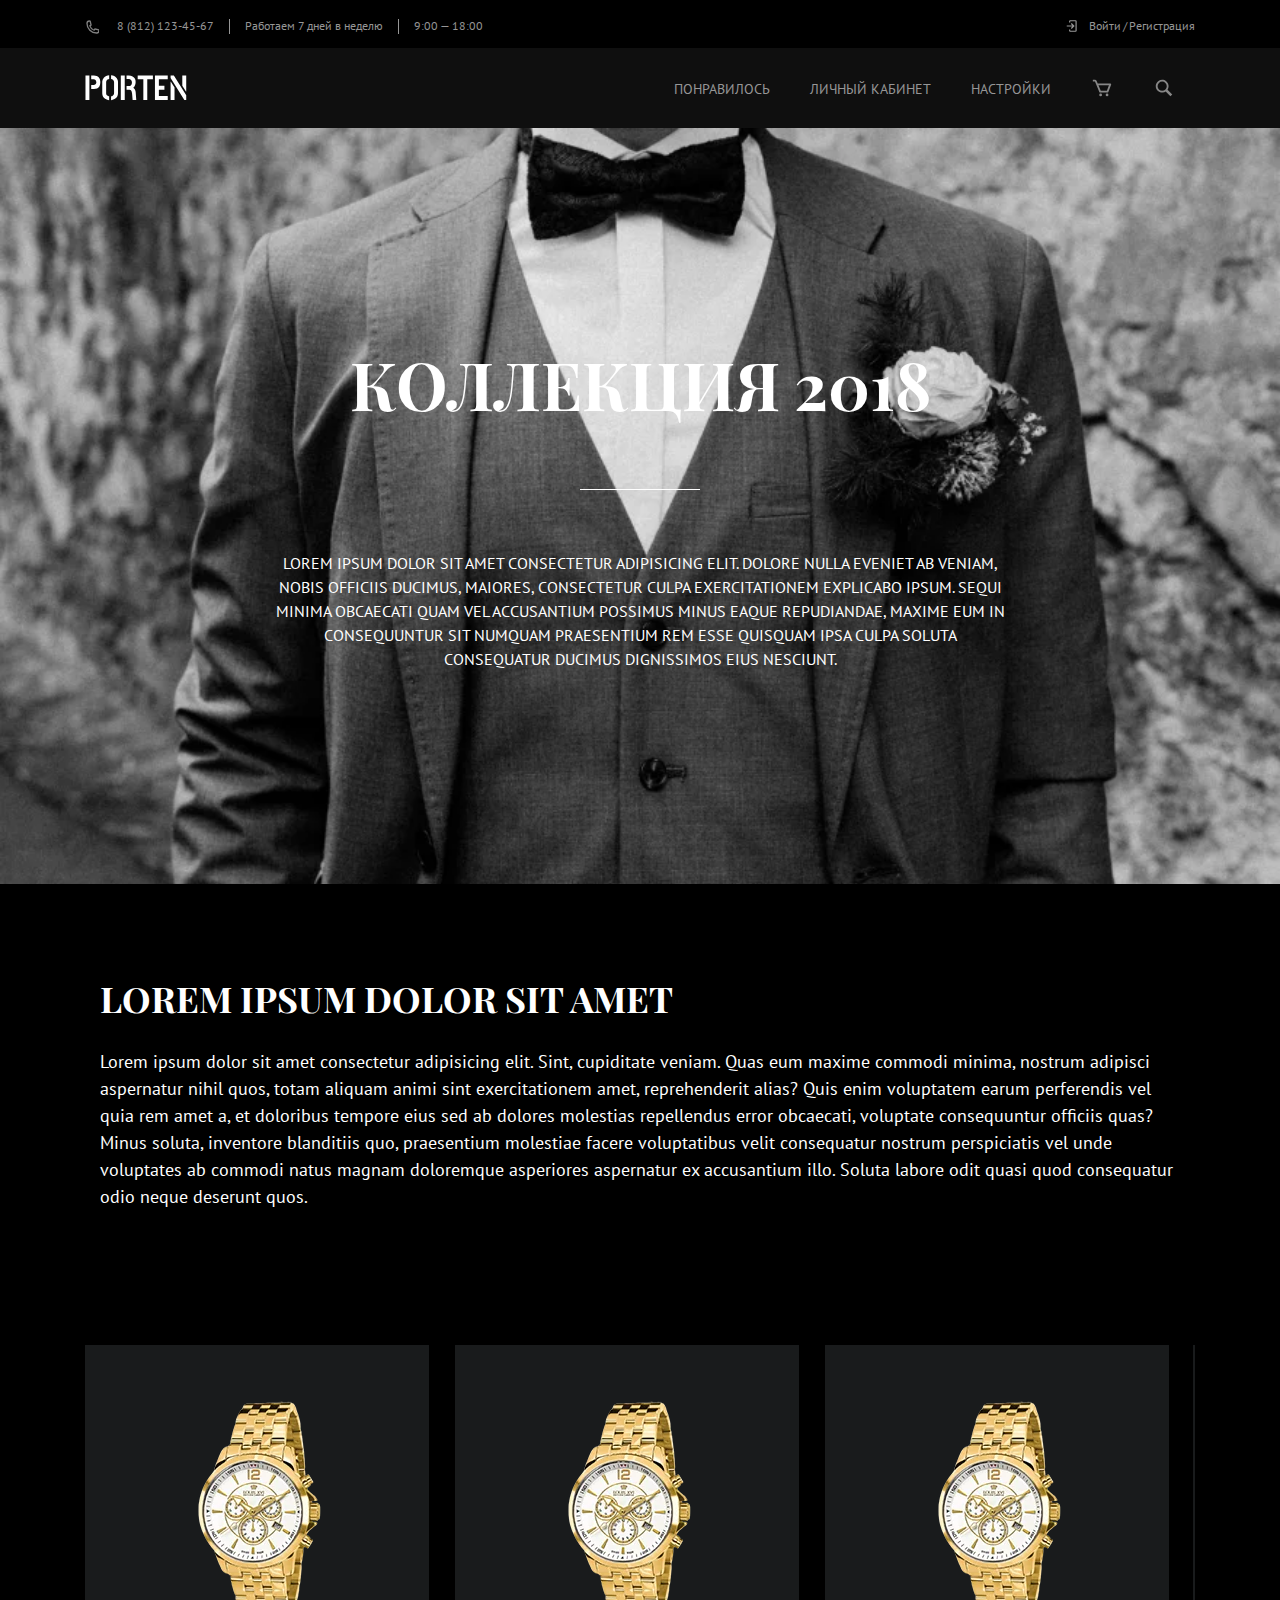
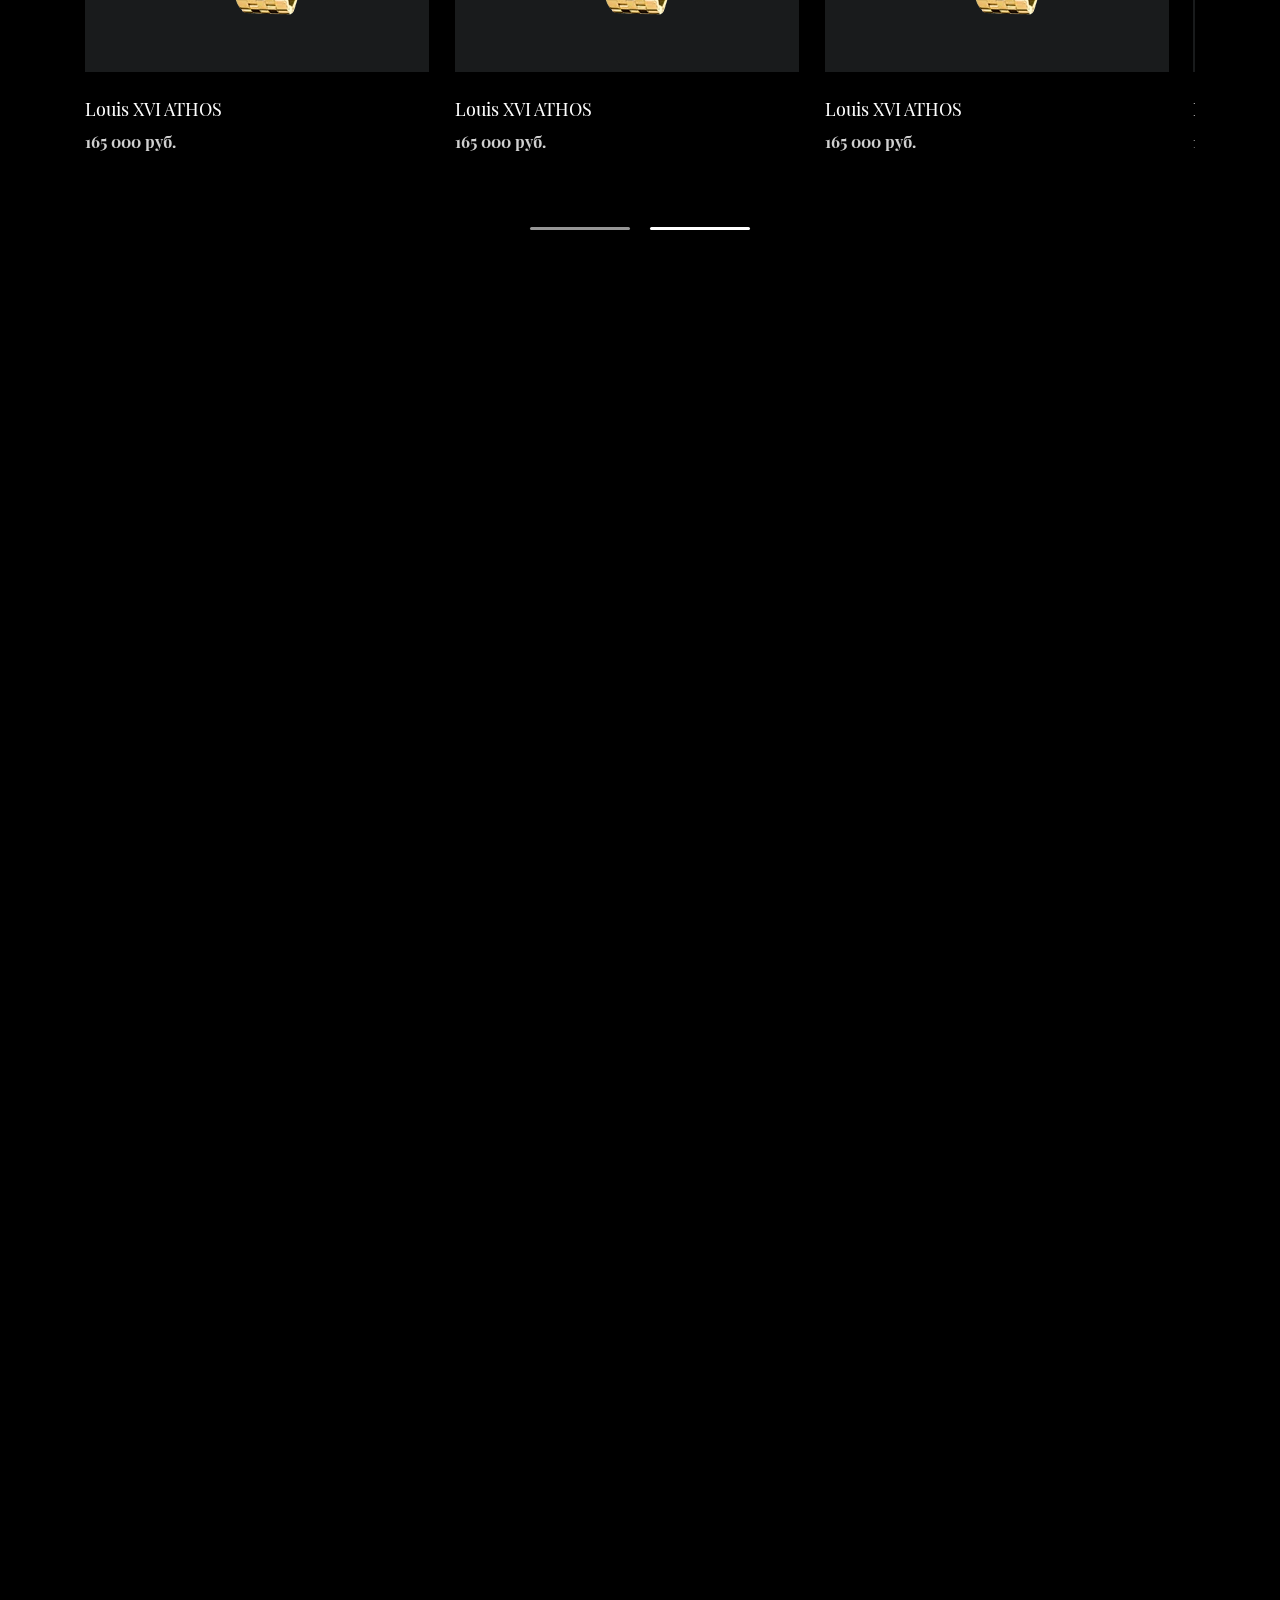
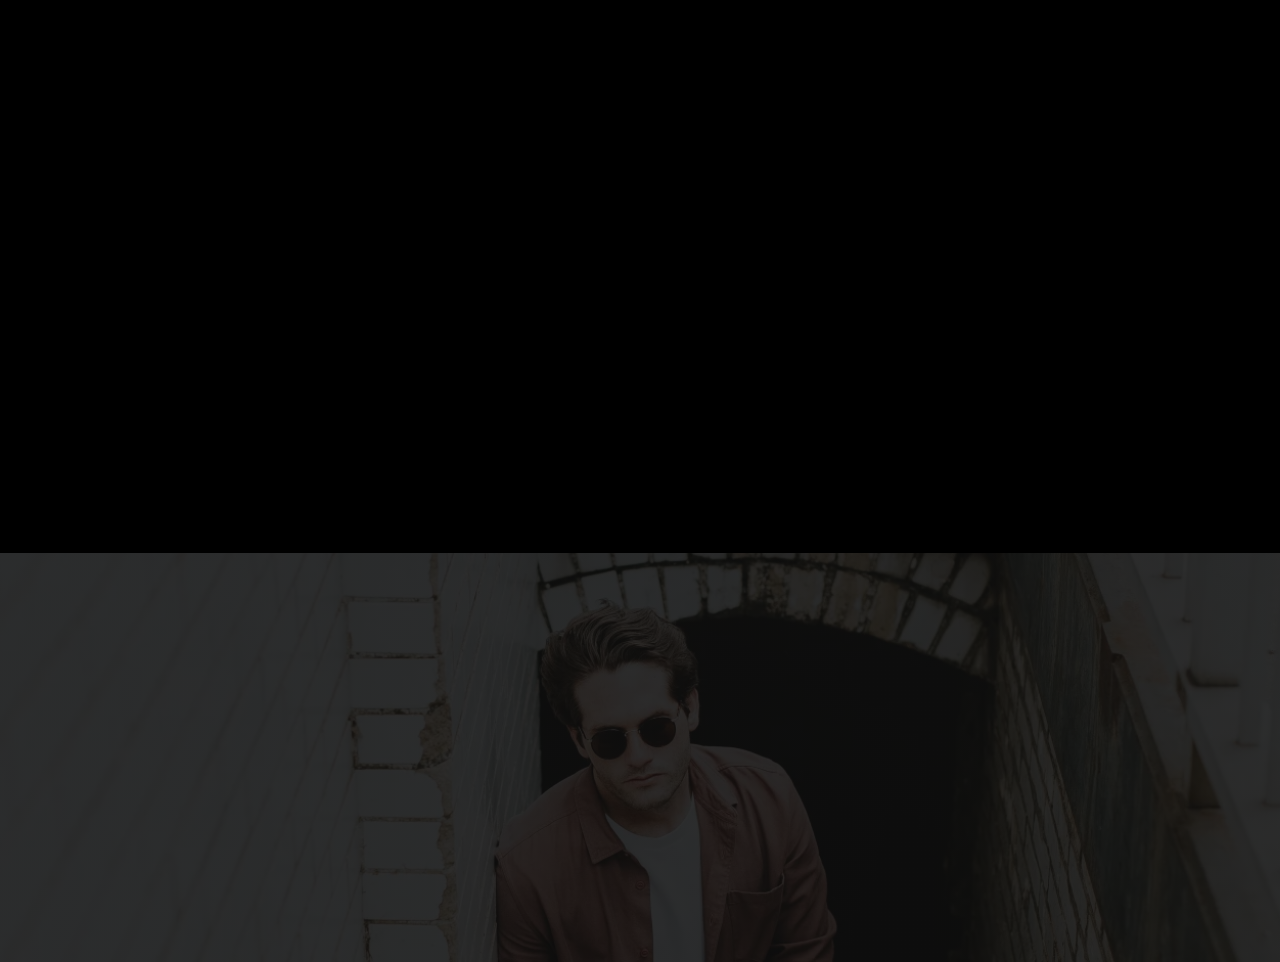
==== collection.html @ 67e9fd64 "Add files via upload" ====
<!DOCTYPE html><html lang="ru"><head>	<title>Коллекция</title>	<meta charset="UTF-8">	<meta name="format-detection" content="telephone=no">	<link rel="stylesheet" href="css/style.min.css?_v=20210823193012">	<link rel="shortcut icon" href="favicon.ico">	<meta name="robots" content="noindex, nofollow">	<link rel="stylesheet" href="https://cdnjs.cloudflare.com/ajax/libs/animate.css/4.1.1/animate.min.css?_v=20210823193012" />	<meta name="viewport" content="width=device-width, initial-scale=1.0, maximum-scale=1.0, user-scalable=0">	<!--<meta name="viewport" content="width=device-width, initial-scale=1.0">--></head><body>   <div id="wrapper" class="wrapper">      <header class="header">	<div class="header__contact">		<div class="contact__container _container">			<div class="contact__block">				<a class="contact__items" href="tel:+88121234567">					8 (812) 123-45-67				</a>				<h4 class="contact__items">Работаем 7 дней в неделю</h4>				<h4 class="contact__items">9:00 — 18:00</h4>			</div>			<div class="log__block">				<a href="" class="log__items">Войти</a>				<a href="" class="log__items">Регистрация</a>			</div>		</div>	</div>	<div class="header__container _container">		<div class="header__menu menu">			<div class="menu__icon">				<a href="index.html">					<picture><source srcset="img/Header/Logo.svg" type="image/webp"><img class="icon__item" src="img/Header/Logo.svg?_v=1629736212343" alt=""></picture>				</a>			</div>			<div class="mobile__block">				<label class="burger__icon  menu__btn menu__item">					<span></span>				</label>			</div>			<nav class="menu__body">				<ul class="menu__list">					<li class="menu__item"><a href="">Понравилось</a></li>					<li class="menu__item"><a href="">личный кабинет</a></li>					<li class="menu__item"><a href="">настройки</a></li>					<li class="menu__item"><a class="" href="tel:+88121234567">							8 (812) 123-45-67						</a></li>					<li class="menu__item"><a href=""><picture><source srcset="img/icons/bx_bx-cart.svg" type="image/webp"><img src="img/icons/bx_bx-cart.svg?_v=1629736212343" alt="cart"></picture></a></li>					<li class="open-search__btn menu__item"></li>				</ul>				<form class="example" action="index.html">					<input type="text" placeholder="Поиск.." name="search">					<button type="submit"><i class="fa fa-search"></i></button>				</form>			</nav>		</div>	</div></header>      <main class="page">         <section  class="fullScreen fullScreen__collection">            <div class="_container fullScreen__container ">               <h1 class="tittle">коллекция 2018</h1>               <div class="fullScreen__text">                  <p>Lorem ipsum dolor sit amet consectetur adipisicing elit. Dolore nulla eveniet ab veniam, nobis                     officiis ducimus, maiores, consectetur culpa exercitationem explicabo ipsum. Sequi minima obcaecati                     quam vel accusantium possimus minus eaque repudiandae, maxime eum in consequuntur sit numquam                     praesentium rem esse quisquam ipsa culpa soluta consequatur ducimus dignissimos eius nesciunt. </p>               </div>            </div>         </section>         <section class="about-collection">            <div                class="about-collection__container _container">               <h2 class="tittle">Lorem ipsum dolor sit amet</h2>               <p class="">Lorem ipsum dolor sit amet consectetur adipisicing elit. Sint, cupiditate veniam. Quas eum                  maxime                  commodi minima, nostrum adipisci aspernatur nihil quos, totam aliquam animi sint exercitationem amet,                  reprehenderit alias? Quis enim voluptatem earum perferendis vel quia rem amet a, et doloribus tempore                  eius sed ab dolores molestias repellendus error obcaecati, voluptate consequuntur officiis quas? Minus                  soluta, inventore blanditiis quo, praesentium molestiae facere voluptatibus velit consequatur nostrum                  perspiciatis vel unde voluptates ab commodi natus magnam doloremque asperiores aspernatur ex                  accusantium illo. Soluta labore odit quasi quod consequatur odio neque deserunt quos.</p>            </div>         </section>         <section class="collection-product">            <div class=" collection-product__container _container">               <div  class="slider__block slider">                  <div class="col__item">                     <a href="product.html">                        <div class="img__container ">                           <picture><source srcset="img/Index/Section__block_1/62051.webp" type="image/webp"><img src="img/Index/Section__block_1/62051.png?_v=1629736212343" alt=""></picture>                        </div>                        <h3 class="product__name">Louis XVI ATHOS</h3>                        <h4 class="product__price">165 000 руб.</h4>                     </a>                  </div>                  <div class="col__item">                     <a href="product.html">                        <div class="img__container ">                           <picture><source srcset="img/Index/Section__block_1/62051.webp" type="image/webp"><img src="img/Index/Section__block_1/62051.png?_v=1629736212343" alt=""></picture>                        </div>                        <h3 class="product__name">Louis XVI ATHOS</h3>                        <h4 class="product__price">165 000 руб.</h4>                     </a>                  </div>                  <div class="col__item">                     <a href="product.html">                        <div class="img__container ">                           <picture><source srcset="img/Index/Section__block_1/62051.webp" type="image/webp"><img src="img/Index/Section__block_1/62051.png?_v=1629736212343" alt=""></picture>                        </div>                        <h3 class="product__name">Louis XVI ATHOS</h3>                        <h4 class="product__price">165 000 руб.</h4>                     </a>                  </div>                  <div class="col__item">                     <a href="product.html">                        <div class="img__container ">                           <picture><source srcset="img/Index/Section__block_1/62051.webp" type="image/webp"><img src="img/Index/Section__block_1/62051.png?_v=1629736212343" alt=""></picture>                        </div>                        <h3 class="product__name">Louis XVI ATHOS</h3>                        <h4 class="product__price">165 000 руб.</h4>                     </a>                  </div>                  <div class="col__item">                     <a href="product.html">                        <div class="img__container ">                           <picture><source srcset="img/Index/Section__block_1/62051.webp" type="image/webp"><img src="img/Index/Section__block_1/62051.png?_v=1629736212343" alt=""></picture>                        </div>                        <h3 class="product__name">Louis XVI ATHOS</h3>                        <h4 class="product__price">165 000 руб.</h4>                     </a>                  </div>                  <div class="col__item">                     <a href="product.html">                        <div class="img__container ">                           <picture><source srcset="img/Index/Section__block_1/62051.webp" type="image/webp"><img src="img/Index/Section__block_1/62051.png?_v=1629736212343" alt=""></picture>                        </div>                        <h3 class="product__name">Louis XVI ATHOS</h3>                        <h4 class="product__price">165 000 руб.</h4>                     </a>                  </div>               </div>            </div>         </section>         <section class="_scr-item fullScreen_1 _container ">         </section>         <section class="about-collection">            <div class="_scr-item about-collection__container _container">               <h2 class="tittle">Lorem ipsum dolor, sit amet</h2>               <p class="">Lorem ipsum dolor, sit amet consectetur adipisicing elit. Illum voluptatem dignissimos, fugit                  cupiditate qui earum beatae suscipit aspernatur accusantium deleniti aliquam ratione fuga nobis                  perspiciatis consequuntur assumenda autem in delectus possimus ipsa architecto at saepe alias. Debitis                  ullam, asperiores ab expedita deleniti facere magni adipisci harum perspiciatis maiores tenetur, quod                  optio blanditiis recusandae dolore consequuntur magnam porro autem voluptatum officiis amet quia                  corrupti sequi vel. A placeat temporibus quasi hic, sapiente tenetur, est aut voluptatum voluptatem                  consequatur maxime obcaecati delectus optio harum doloribus veritatis eligendi labore velit eaque at                  sit! Perspiciatis, voluptates.</p>            </div>         </section>         <section class="gallery">            <h2 class="_scr-item tittle">Галерея</h2>            <div class=" gallery-container _container">               <div class="slider__block gallery-block _scr-item _gallery slider">                  <a href="img/Collection-2018/Gallery/Gallery_1.png" class="gallery-block__item">                     <picture><source srcset="img/Collection-2018/Gallery/Gallery_1.webp" type="image/webp"><img src="img/Collection-2018/Gallery/Gallery_1.png?_v=1629736212343" alt=""></picture>                  </a>                  <a href="img/Collection-2018/Gallery/Gallery_2.png" class="gallery-block__item">                     <picture><source srcset="img/Collection-2018/Gallery/Gallery_2.webp" type="image/webp"><img src="img/Collection-2018/Gallery/Gallery_2.png?_v=1629736212343" alt=""></picture>                  </a>                  <a href="img/Collection-2018/Gallery/Gallery_3.png" class="gallery-block__item">                     <picture><source srcset="img/Collection-2018/Gallery/Gallery_3.webp" type="image/webp"><img src="img/Collection-2018/Gallery/Gallery_3.png?_v=1629736212343" alt=""></picture>                  </a>                  <a href="img/Collection-2018/Gallery/Gallery_4.png" class="gallery-block__item">                     <picture><source srcset="img/Collection-2018/Gallery/Gallery_4.webp" type="image/webp"><img src="img/Collection-2018/Gallery/Gallery_4.png?_v=1629736212343" alt=""></picture>                  </a>                  <a href="img/Collection-2018/Gallery/Gallery_5.png" class="gallery-block__item">                     <picture><source srcset="img/Collection-2018/Gallery/Gallery_5.webp" type="image/webp"><img src="img/Collection-2018/Gallery/Gallery_5.png?_v=1629736212343" alt=""></picture>                  </a>               </div>            </div>         </section>      </main>      <footer class="footer">	<div class=" _scr-item footer__container col__container _container">		<div class=" footer__items footer__about">			<h3 id="footerSpoiler-btn_1" class=" footer__tittle">О магазине</h3>			<p id="spoilers__disable">Lorem ipsum dolor sit amet, consectetur adipiscing elit. Mi semper viverra nunc				cursus				tortor				lectus nunc nulla nibh. Egestas amet consectetur vel vitae aliquam dictum suspendisse. Lobortis				eget consequat, tellus et et sed turpis. Pretium quisque vitae, amet, porttitor odio ultricies				massa pharetra leo. Et ipsum urna fames in sit mi ultrices nisi, nunc.</p>		</div>		<div class="footer__items footer__category">			<h3 id="footerSpoiler-btn_2" class="footer__tittle">Категории</h3>			<div id="spoilers__disable_2" class="row__top">				<a href="" class="footer__btn">часы</a>				<a href="" class="footer__btn">браслеты</a>				<a href="" class="footer__btn">ремни</a>			</div>			<div id="spoilers__disable_3" class="row__bottom">				<a href="" class="footer__btn">ювелирные изделия</a>				<a href="" class="footer__btn">запонки</a>			</div>		</div>		<div class="footer__items footer__mailing ">			<h3 id="footerSpoiler-btn_3" class=" footer__tittle">РАссылка</h3>			<p id="spoilers__disable_4">Lorem ipsum dolor sit amet, consectetur adipiscing elit. Mi semper viverra nunc				cursus				tortor				lectus nunc nulla nibh.</p>			<form action="index.html	" id="spoilers__disable_5" class=" mailing__container">				<input placeholder="Ваша почта" type="text" class="mailing__input">				<button class="mailing__btn">Подписатья</button>			</form>		</div>	</div></footer>   </div>   <div class="popup popup_popup">	<div class="popup__content">		<div class="popup__body">			<div class="popup__close"></div>		</div>	</div></div><div class="popup popup_massagename-message">	<div class="popup__content">		<div class="popup__body">			<div class="popup__close"></div>		</div>	</div></div><div class="popup popup_video">	<div class="popup__content">		<div class="popup__body">			<div class="popup__close popup__close_video"></div>			<div class="popup__video _video"></div>		</div>	</div></div>   <script src="js/vendors.min.js?_v=20210823193012"></script><script src="js/app.min.js?_v=20210823193012"></script></body></html>
---- css/style.min.css ----
@charset "UTF-8";@font-face{font-family:PlayfairDisplay;font-display:swap;src:url(../fonts/PlayfairDisplay-Bold.woff2) format("woff2"),url(../fonts/PlayfairDisplay-Bold.woff) format("woff");font-weight:700;font-style:normal}@font-face{font-family:PlayfairDisplay;font-display:swap;src:url(../fonts/PlayfairDisplay-Regular.woff2) format("woff2"),url(../fonts/PlayfairDisplay-Regular.woff) format("woff");font-weight:400;font-style:normal}@font-face{font-family:PTSans;font-display:swap;src:url(../fonts/PTSans-Bold.woff2) format("woff2"),url(../fonts/PTSans-Bold.woff) format("woff");font-weight:700;font-style:normal}@font-face{font-family:PTSans;font-display:swap;src:url(../fonts/PTSans-Regular.woff2) format("woff2"),url(../fonts/PTSans-Regular.woff) format("woff");font-weight:400;font-style:normal}*{padding:0;margin:0;border:0}*,:after,:before{-webkit-box-sizing:border-box;box-sizing:border-box}aside,footer,header,nav,section{display:block}html{font-size:18px}body,html{height:100%;min-width:320px}body{line-height:1;font-family:PlayfairDisplay;-ms-text-size-adjust:100%;-moz-text-size-adjust:100%;-webkit-text-size-adjust:100%}button,input,textarea{font-family:PlayfairDisplay;font-size:inherit}input::-ms-clear{display:none}button{cursor:pointer;background-color:inherit}button::-moz-focus-inner{padding:0;border:0}a,a:visited{text-decoration:none}a:hover{text-decoration:none}ul li{list-style:none}img{vertical-align:top}h1,h2,h3,h4,h5,h6{font-weight:inherit;font-size:inherit}body{color:#fff;background-color:#000}body._lock{overflow:hidden}.wrapper{width:100%;min-height:100%;overflow:hidden;display:-webkit-box;display:-ms-flexbox;display:flex;-webkit-box-orient:vertical;-webkit-box-direction:normal;-ms-flex-direction:column;flex-direction:column}._container{max-width:1110px;margin:0 auto}.button{display:-webkit-inline-box;display:-ms-inline-flexbox;display:inline-flex;padding:0 0}.button._fw{width:100%}.select{position:relative}.select__item{position:relative}.select__title{color:#000;border:1px solid #d9d9d9;background-color:#fff;cursor:pointer;border-radius:4px}.select__value{display:-webkit-box;display:-ms-flexbox;display:flex;font-size:14px;height:30px;padding:0 15px;-webkit-box-align:center;-ms-flex-align:center;align-items:center;-webkit-box-pack:justify;-ms-flex-pack:justify;justify-content:space-between;-webkit-box-orient:horizontal;-webkit-box-direction:reverse;-ms-flex-direction:row-reverse;flex-direction:row-reverse}.select__value span{height:1em;overflow:hidden;display:-webkit-box;-webkit-line-clamp:1;-webkit-box-orient:vertical}.select__value:before{content:"";display:inline-block;-webkit-transition:all .3s ease 0s;-o-transition:all .3s ease 0s;transition:all .3s ease 0s;width:11px;height:7px;background:url(../img/icons/select.svg) center/100% no-repeat}.select__input{width:100%;background-color:transparent;height:100%}.select__options{color:#000;position:absolute;top:29px;border-radius:0 0 4px 4px;min-width:100%;left:0;background-color:#fff;border-top:0;border:1px solid #d9d9d9;border-top:0;font-size:14px;padding:10px 0 5px 0}.select__option{cursor:pointer;padding:5px 15px;margin:0}.select._active{z-index:5}.select._active .select__value:before{-webkit-transform:rotate(-180deg);-ms-transform:rotate(-180deg);transform:rotate(-180deg)}.select._active .select__options{display:block}input[type=email],input[type=tel],input[type=text],textarea{-webkit-appearance:none;-moz-appearance:none;appearance:none}input[type=email]:focus,input[type=tel]:focus,input[type=text]:focus,textarea:focus{outline:0}.input{border-radius:0!important;width:100%;display:block;padding:0 20px}textarea.input{resize:none;padding:0 0}.checkbox{position:relative}.checkbox__input{position:absolute;width:0;height:0;opacity:0;visibility:hidden}.checkbox__input:checked+.checkbox__text:before{background:#fff url(../img/icons/check.svg) center no-repeat}.checkbox__text{display:-webkit-inline-box;display:-ms-inline-flexbox;display:inline-flex;-webkit-box-align:center;-ms-flex-align:center;align-items:center;position:relative;font-size:16px;color:#fff;letter-spacing:-.3px;line-height:calc(20 / 16);cursor:pointer}.checkbox__text:before{content:"";-ms-flex-item-align:start;align-self:flex-start;margin:0 14px 0 0;-webkit-box-flex:0;-ms-flex:0 0 20px;flex:0 0 20px;left:0;top:0;width:20px;height:18px;background:#fff;border:1px solid #a7a9ac}.checkbox a{color:#fff;text-decoration:underline}.checkbox._error .checkbox__text:before{border:1px solid #ee1212}.options{display:-webkit-box;display:-ms-flexbox;display:flex;-webkit-box-orient:vertical;-webkit-box-direction:normal;-ms-flex-direction:column;flex-direction:column;-webkit-box-align:start;-ms-flex-align:start;align-items:flex-start}.options__item{position:relative;cursor:pointer}.options__input{position:absolute;width:0;height:0;opacity:0;left:0;top:0;visibility:hidden}.options__input:checked+.options__text:after{-webkit-transform:scale(1);-ms-transform:scale(1);transform:scale(1)}.options__text{display:-webkit-inline-box;display:-ms-inline-flexbox;display:inline-flex;-webkit-box-align:center;-ms-flex-align:center;align-items:center;position:relative;font-size:16px;color:#fff;letter-spacing:-.3px;line-height:calc(20 / 16)}.options__text:before{content:"";-ms-flex-item-align:start;align-self:flex-start;margin:0 14px 0 0;-webkit-box-flex:0;-ms-flex:0 0 20px;flex:0 0 20px;left:0;top:0;border-radius:50%;width:20px;height:18px;background:#fff;border:1px solid #a7a9ac}.options__text:after{content:"";-webkit-transition:all .3s ease 0s;-o-transition:all .3s ease 0s;transition:all .3s ease 0s;-webkit-transform:scale(0);-ms-transform:scale(0);transform:scale(0);width:10px;height:10px;border-radius:50%;background-color:#77243a;position:absolute;left:5px;top:4px}.rating{display:-webkit-box;display:-ms-flexbox;display:flex;-webkit-box-align:end;-ms-flex-align:end;align-items:flex-end;font-size:40px;line-height:.75;-webkit-transition:opacity .3s ease 0s;-o-transition:opacity .3s ease 0s;transition:opacity .3s ease 0s}.rating.rating_sending{opacity:.2}.rating.rating_set .rating__active,.rating.rating_set .rating__item{cursor:pointer}.rating__body{position:relative}.rating__body::before{content:"★★★★★";display:block}.rating__active{position:absolute;width:0%;height:100%;top:0;left:0;overflow:hidden}.rating__active::before{content:"★★★★★";position:absolute;width:100%;height:100%;top:0;left:0;color:#ffd300}.rating__items{display:-webkit-box;display:-ms-flexbox;display:flex;position:absolute;width:100%;height:100%;top:0;left:0}.rating__item{-webkit-box-flex:0;-ms-flex:0 0 20%;flex:0 0 20%;height:100%;opacity:0}.rating__value{font-size:50%;line-height:1;padding:0 0 0 10px}.quantity{width:88px;height:40px;display:-webkit-box;display:-ms-flexbox;display:flex;border:1px solid rgba(166,166,166,.45)}.quantity__button{-webkit-box-flex:0;-ms-flex:0 0 30px;flex:0 0 30px;position:relative;cursor:pointer}.quantity__button::after,.quantity__button::before{content:"";position:absolute;top:50%;left:50%;-webkit-transition:all .3s ease 0s;-o-transition:all .3s ease 0s;transition:all .3s ease 0s;margin:0 0 0 -4.5px;background-color:#a6a6a6;width:9px;height:1px}.quantity__button_plus::before{-webkit-transform:rotate(-90deg);-ms-transform:rotate(-90deg);transform:rotate(-90deg)}.quantity__input{-webkit-box-flex:1;-ms-flex:1 1 auto;flex:1 1 auto}.quantity__input input{height:100%;color:#a6a6a6;font-size:12px;width:100%;text-align:center}.row:after{display:block;content:"";clear:both}.rub:after{content:"₽"}ol.counter{list-style-type:none;counter-reset:item}ol.counter li{position:relative;padding:0 0 0 45px}ol.counter li:before{counter-increment:item;content:counter(item);position:absolute;left:0;top:0;color:#818181;font-size:14px;font-weight:700;text-align:center;line-height:26px;border-radius:50%;width:28px;height:28px;border:1px solid #4274bb}.ellipsis{display:block;overflow:hidden;width:100%;white-space:nowrap;-o-text-overflow:ellipsis;text-overflow:ellipsis}.es{overflow:hidden;white-space:nowrap;-o-text-overflow:ellipsis;text-overflow:ellipsis}.table{display:table;font-size:0;width:100%}.trow{display:table-row}.cell{display:table-cell}.cell.full{width:100%}._ibg{position:relative}._ibg img{position:absolute;width:100%;height:100%;top:0;left:0;-o-object-fit:cover;object-fit:cover}body.ie ._ibg{background-position:center;background-size:cover;background-repeat:no-repeat}body.ie ._ibg img{width:0;height:0;opacity:0;visibility:hidden}._video{position:relative;overflow:hidden;height:0;padding-bottom:56.25%}._video embed,._video iframe,._video object,._video video{position:absolute;top:0;left:0;width:100%;height:100%}.videobg embed,.videobg iframe,.videobg object,.videobg video{position:fixed;top:50%;left:50%;min-width:100%;min-height:100%;width:auto;height:auto;z-index:-100;-webkit-transform:translateX(-50%) translateY(-50%);-ms-transform:translateX(-50%) translateY(-50%);transform:translateX(-50%) translateY(-50%);background-size:cover}._more-content{-webkit-transition:all .3s ease 0s;-o-transition:all .3s ease 0s;transition:all .3s ease 0s;overflow:hidden}._more-link{cursor:pointer}._more-link span{font-style:normal}._more-link span:first-child{display:block}._more-link span:last-child{display:none}._more-link._active span{font-style:normal}._more-link._active span:first-child{display:none}._more-link._active span:last-child{display:block}#map{background:url(../img/icons/loading.gif) center/50px no-repeat}._swiper{overflow:hidden}._swiper .swiper-wrapper{width:100%;height:100%;-webkit-box-sizing:content-box;box-sizing:content-box;display:-webkit-box;display:-ms-flexbox;display:flex;position:relative}._swiper.swiper-container-vertical .swiper-wrapper{-webkit-box-orient:vertical;-webkit-box-direction:normal;-ms-flex-direction:column;flex-direction:column}._swiper.swiper-container-autoheight .swiper-wrapper{-webkit-box-align:start;-ms-flex-align:start;align-items:flex-start}.swiper-container-initialized .swiper-slide{-ms-flex-negative:0;flex-shrink:0}.swiper-container-android .swiper-slide,.swiper-container-android .swiper-wrapper{-webkit-transform:translate3d(0,0,0);transform:translate3d(0,0,0)}.swiper-button-lock{display:none!important}._tabs-block{display:none}._tabs-block._active{display:block}.mirror{-webkit-transform:scale(-1,1);-ms-transform:scale(-1,1);transform:scale(-1,1)}.nicescroll-rails{z-index:1000!important}._custom-scroll{position:fixed;right:0;top:0;width:3px;height:100%;z-index:1000}._custom-scroll__line{background-color:rgba(0,0,0,.5);border-radius:3px 0 0 3px;position:relative;left:0;top:0;width:100%}.lg-actions .lg-next,.lg-actions .lg-prev{background-color:rgba(0,0,0,.45);border-radius:2px;color:#999;cursor:pointer;display:block;margin-top:-10px;position:absolute;display:block;width:20px;height:36px;top:50%;-webkit-transform:translate(0,-50%);-ms-transform:translate(0,-50%);transform:translate(0,-50%);z-index:1080}.lg-actions .lg-next.disabled,.lg-actions .lg-prev.disabled{pointer-events:none;opacity:.5}.lg-actions .lg-next:hover,.lg-actions .lg-prev:hover{color:#fff}.lg-actions .lg-next{right:20px;background:url(../img/icons/p-right.svg) 0 0/100% no-repeat}.lg-actions .lg-prev{left:20px;background:url(../img/icons/p-left.svg) 0 0/100% no-repeat}@-webkit-keyframes lg-right-end{0%{left:0}50%{left:-30px}100%{left:0}}@keyframes lg-right-end{0%{left:0}50%{left:-30px}100%{left:0}}@-webkit-keyframes lg-left-end{0%{left:0}50%{left:30px}100%{left:0}}@keyframes lg-left-end{0%{left:0}50%{left:30px}100%{left:0}}.lg-outer.lg-right-end .lg-object{-webkit-animation:lg-right-end .3s;animation:lg-right-end .3s;position:relative}.lg-outer.lg-left-end .lg-object{-webkit-animation:lg-left-end .3s;animation:lg-left-end .3s;position:relative}.lg-toolbar{z-index:1082;left:0;position:absolute;top:0;width:100%;background-color:rgba(0,0,0,.45)}.lg-toolbar .lg-icon{color:#999;cursor:pointer;float:right;font-size:24px;height:47px;line-height:27px;padding:10px 0;text-align:center;width:50px;text-decoration:none!important;outline:medium none;-webkit-transition:color .2s linear;-o-transition:color .2s linear;transition:color .2s linear}.lg-toolbar .lg-icon:hover{color:#fff}.lg-toolbar .lg-close{background:url(../img/icons/close.svg) center no-repeat}.lg-toolbar .lg-download{display:none}.lg-sub-html{background-color:rgba(0,0,0,.45);bottom:0;color:#eee;font-size:16px;left:0;padding:10px 40px;position:fixed;right:0;text-align:center;z-index:1080}.lg-sub-html h4{margin:0;font-size:13px;font-weight:700}.lg-sub-html p{font-size:12px;margin:5px 0 0}#lg-counter{color:#999;display:inline-block;font-size:16px;padding-left:20px;padding-top:12px;vertical-align:middle}.lg-next,.lg-prev,.lg-toolbar{opacity:1;-webkit-transition:-webkit-transform .35s cubic-bezier(0,0,.25,1) 0s,opacity .35s cubic-bezier(0,0,.25,1) 0s,color .2s linear;-o-transition:-o-transform .35s cubic-bezier(0,0,.25,1) 0s,opacity .35s cubic-bezier(0,0,.25,1) 0s,color .2s linear;-webkit-transition:opacity .35s cubic-bezier(0,0,.25,1) 0s,color .2s linear,-webkit-transform .35s cubic-bezier(0,0,.25,1) 0s;transition:opacity .35s cubic-bezier(0,0,.25,1) 0s,color .2s linear,-webkit-transform .35s cubic-bezier(0,0,.25,1) 0s;-o-transition:transform .35s cubic-bezier(0,0,.25,1) 0s,opacity .35s cubic-bezier(0,0,.25,1) 0s,color .2s linear;transition:transform .35s cubic-bezier(0,0,.25,1) 0s,opacity .35s cubic-bezier(0,0,.25,1) 0s,color .2s linear;transition:transform .35s cubic-bezier(0,0,.25,1) 0s,opacity .35s cubic-bezier(0,0,.25,1) 0s,color .2s linear,-webkit-transform .35s cubic-bezier(0,0,.25,1) 0s}.lg-hide-items .lg-prev{opacity:0;-webkit-transform:translate3d(-10px,0,0);transform:translate3d(-10px,0,0)}.lg-hide-items .lg-next{opacity:0;-webkit-transform:translate3d(10px,0,0);transform:translate3d(10px,0,0)}.lg-hide-items .lg-toolbar{opacity:0;-webkit-transform:translate3d(0,-10px,0);transform:translate3d(0,-10px,0)}body:not(.lg-from-hash) .lg-outer.lg-start-zoom .lg-object{-webkit-transform:scale3d(.5,.5,.5);transform:scale3d(.5,.5,.5);opacity:0;-webkit-transition:-webkit-transform 250ms cubic-bezier(0,0,.25,1) 0s,opacity 250ms cubic-bezier(0,0,.25,1)!important;-o-transition:-o-transform 250ms cubic-bezier(0,0,.25,1) 0s,opacity 250ms cubic-bezier(0,0,.25,1)!important;-webkit-transition:opacity 250ms cubic-bezier(0,0,.25,1),-webkit-transform 250ms cubic-bezier(0,0,.25,1) 0s!important;transition:opacity 250ms cubic-bezier(0,0,.25,1),-webkit-transform 250ms cubic-bezier(0,0,.25,1) 0s!important;-o-transition:transform 250ms cubic-bezier(0,0,.25,1) 0s,opacity 250ms cubic-bezier(0,0,.25,1)!important;transition:transform 250ms cubic-bezier(0,0,.25,1) 0s,opacity 250ms cubic-bezier(0,0,.25,1)!important;transition:transform 250ms cubic-bezier(0,0,.25,1) 0s,opacity 250ms cubic-bezier(0,0,.25,1),-webkit-transform 250ms cubic-bezier(0,0,.25,1) 0s!important;-webkit-transform-origin:50% 50%;-ms-transform-origin:50% 50%;transform-origin:50% 50%}body:not(.lg-from-hash) .lg-outer.lg-start-zoom .lg-item.lg-complete .lg-object{-webkit-transform:scale3d(1,1,1);transform:scale3d(1,1,1);opacity:1}.lg-outer .lg-thumb-outer{background-color:#0d0a0a;bottom:0;position:absolute;width:100%;z-index:1080;max-height:350px;-webkit-transform:translate3d(0,100%,0);transform:translate3d(0,100%,0);-webkit-transition:-webkit-transform .25s cubic-bezier(0,0,.25,1) 0s;-o-transition:-o-transform .25s cubic-bezier(0,0,.25,1) 0s;transition:-webkit-transform .25s cubic-bezier(0,0,.25,1) 0s;-o-transition:transform .25s cubic-bezier(0,0,.25,1) 0s;transition:transform .25s cubic-bezier(0,0,.25,1) 0s;transition:transform .25s cubic-bezier(0,0,.25,1) 0s,-webkit-transform .25s cubic-bezier(0,0,.25,1) 0s}.lg-outer .lg-thumb-outer.lg-grab .lg-thumb-item{cursor:-webkit-grab;cursor:-o-grab;cursor:-ms-grab;cursor:grab}.lg-outer .lg-thumb-outer.lg-grabbing .lg-thumb-item{cursor:move;cursor:-webkit-grabbing;cursor:-o-grabbing;cursor:-ms-grabbing;cursor:grabbing}.lg-outer .lg-thumb-outer.lg-dragging .lg-thumb{-webkit-transition-duration:0s!important;-o-transition-duration:0s!important;transition-duration:0s!important}.lg-outer.lg-thumb-open .lg-thumb-outer{-webkit-transform:translate3d(0,0,0);transform:translate3d(0,0,0)}.lg-outer .lg-thumb{padding:10px 0;height:100%;margin-bottom:-5px}.lg-outer .lg-thumb-item{border-radius:5px;cursor:pointer;float:left;overflow:hidden;height:100%;border:2px solid #fff;border-radius:4px;margin-bottom:5px}.lg-outer .lg-thumb-item.active,.lg-outer .lg-thumb-item:hover{border-color:#a90707}.lg-outer .lg-thumb-item img{width:100%;height:100%;-o-object-fit:cover;object-fit:cover}.lg-outer.lg-has-thumb .lg-item{padding-bottom:120px}.lg-outer.lg-can-toggle .lg-item{padding-bottom:0}.lg-outer.lg-pull-caption-up .lg-sub-html{-webkit-transition:bottom .25s ease;-o-transition:bottom .25s ease;transition:bottom .25s ease}.lg-outer.lg-pull-caption-up.lg-thumb-open .lg-sub-html{bottom:100px}.lg-outer .lg-toggle-thumb{background-color:#0d0a0a;border-radius:2px 2px 0 0;color:#999;cursor:pointer;font-size:24px;height:39px;line-height:27px;padding:5px 0;position:absolute;right:20px;text-align:center;top:-39px;width:50px}.lg-outer .lg-toggle-thumb:after{content:""}.lg-outer .lg-toggle-thumb:hover{color:#fff}.lg-outer .lg-video-cont{display:inline-block;vertical-align:middle;max-width:1140px;max-height:100%;width:100%;padding:0 5px}.lg-outer .lg-video{width:100%;height:0;padding-bottom:56.25%;overflow:hidden;position:relative}.lg-outer .lg-video .lg-object{display:inline-block;position:absolute;top:0;left:0;width:100%!important;height:100%!important}.lg-outer .lg-video .lg-video-play{width:84px;height:59px;position:absolute;left:50%;top:50%;margin-left:-42px;margin-top:-30px;z-index:1080;cursor:pointer}._no-webp .lg-outer .lg-has-vimeo .lg-video-play{background:url(../img/vimeo-play.png) no-repeat scroll 0 0 transparent}._no-webp .lg-outer .lg-has-vimeo:hover .lg-video-play{background:url(../img/vimeo-play.png) no-repeat scroll 0 -58px transparent}._no-webp .lg-outer .lg-has-html5 .lg-video-play{background:transparent url(../img/video-play.png) no-repeat scroll 0 0}.lg-outer .lg-has-html5 .lg-video-play{height:64px;margin-left:-32px;margin-top:-32px;width:64px;opacity:.8}.lg-outer .lg-has-html5:hover .lg-video-play{opacity:1}._no-webp .lg-outer .lg-has-youtube .lg-video-play{background:url(../img/youtube-play.png) no-repeat scroll 0 0 transparent}._no-webp .lg-outer .lg-has-youtube:hover .lg-video-play{background:url(../img/youtube-play.png) no-repeat scroll 0 -60px transparent}.lg-outer .lg-video-object{width:100%!important;height:100%!important;position:absolute;top:0;left:0}.lg-outer .lg-has-video .lg-video-object{visibility:hidden}.lg-outer .lg-has-video.lg-video-playing .lg-object,.lg-outer .lg-has-video.lg-video-playing .lg-video-play{display:none}.lg-outer .lg-has-video.lg-video-playing .lg-video-object{visibility:visible}.lg-progress-bar{background-color:#333;height:5px;left:0;position:absolute;top:0;width:100%;z-index:1083;opacity:0;-webkit-transition:opacity 80ms ease 0s;-o-transition:opacity 80ms ease 0s;transition:opacity 80ms ease 0s}.lg-progress-bar .lg-progress{background-color:#a90707;height:5px;width:0}.lg-progress-bar.lg-start .lg-progress{width:100%}.lg-show-autoplay .lg-progress-bar{opacity:1}.lg-autoplay-button:after{content:""}.lg-show-autoplay .lg-autoplay-button:after{content:""}.lg-outer.lg-css3.lg-zoom-dragging .lg-item.lg-complete.lg-zoomable .lg-image,.lg-outer.lg-css3.lg-zoom-dragging .lg-item.lg-complete.lg-zoomable .lg-img-wrap{-webkit-transition-duration:0s;-o-transition-duration:0s;transition-duration:0s}.lg-outer.lg-use-transition-for-zoom .lg-item.lg-complete.lg-zoomable .lg-img-wrap{-webkit-transition:-webkit-transform .3s cubic-bezier(0,0,.25,1) 0s;-o-transition:-o-transform .3s cubic-bezier(0,0,.25,1) 0s;transition:-webkit-transform .3s cubic-bezier(0,0,.25,1) 0s;-o-transition:transform .3s cubic-bezier(0,0,.25,1) 0s;transition:transform .3s cubic-bezier(0,0,.25,1) 0s;transition:transform .3s cubic-bezier(0,0,.25,1) 0s,-webkit-transform .3s cubic-bezier(0,0,.25,1) 0s}.lg-outer.lg-use-left-for-zoom .lg-item.lg-complete.lg-zoomable .lg-img-wrap{-webkit-transition:left .3s cubic-bezier(0,0,.25,1) 0s,top .3s cubic-bezier(0,0,.25,1) 0s;-o-transition:left .3s cubic-bezier(0,0,.25,1) 0s,top .3s cubic-bezier(0,0,.25,1) 0s;transition:left .3s cubic-bezier(0,0,.25,1) 0s,top .3s cubic-bezier(0,0,.25,1) 0s}.lg-outer .lg-item.lg-complete.lg-zoomable .lg-img-wrap{-webkit-transform:translate3d(0,0,0);transform:translate3d(0,0,0);-webkit-backface-visibility:hidden;backface-visibility:hidden}.lg-outer .lg-item.lg-complete.lg-zoomable .lg-image{-webkit-transform:scale3d(1,1,1);transform:scale3d(1,1,1);-webkit-transition:-webkit-transform .3s cubic-bezier(0,0,.25,1) 0s,opacity .15s!important;-o-transition:-o-transform .3s cubic-bezier(0,0,.25,1) 0s,opacity .15s!important;-webkit-transition:opacity .15s,-webkit-transform .3s cubic-bezier(0,0,.25,1) 0s!important;transition:opacity .15s,-webkit-transform .3s cubic-bezier(0,0,.25,1) 0s!important;-o-transition:transform .3s cubic-bezier(0,0,.25,1) 0s,opacity .15s!important;transition:transform .3s cubic-bezier(0,0,.25,1) 0s,opacity .15s!important;transition:transform .3s cubic-bezier(0,0,.25,1) 0s,opacity .15s,-webkit-transform .3s cubic-bezier(0,0,.25,1) 0s!important;-webkit-transform-origin:0 0;-ms-transform-origin:0 0;transform-origin:0 0;-webkit-backface-visibility:hidden;backface-visibility:hidden}#lg-zoom-in:after{content:""}#lg-actual-size{font-size:20px}#lg-actual-size:after{content:""}#lg-zoom-out{opacity:.5;pointer-events:none}#lg-zoom-out:after{content:""}.lg-zoomed #lg-zoom-out{opacity:1;pointer-events:auto}.lg-outer .lg-pager-outer{bottom:60px;left:0;position:absolute;right:0;text-align:center;z-index:1080;height:10px}.lg-outer .lg-pager-outer.lg-pager-hover .lg-pager-cont{overflow:visible}.lg-outer .lg-pager-cont{cursor:pointer;display:inline-block;overflow:hidden;position:relative;vertical-align:top;margin:0 5px}.lg-outer .lg-pager-cont:hover .lg-pager-thumb-cont{opacity:1;-webkit-transform:translate3d(0,0,0);transform:translate3d(0,0,0)}.lg-outer .lg-pager-cont.lg-pager-active .lg-pager{-webkit-box-shadow:0 0 0 2px #fff inset;box-shadow:0 0 0 2px #fff inset}.lg-outer .lg-pager-thumb-cont{background-color:#fff;color:#fff;bottom:100%;height:83px;left:0;margin-bottom:20px;margin-left:-60px;opacity:0;padding:5px;position:absolute;width:120px;border-radius:3px;-webkit-transition:opacity .15s ease 0s,-webkit-transform .15s ease 0s;-o-transition:opacity .15s ease 0s,-o-transform .15s ease 0s;transition:opacity .15s ease 0s,-webkit-transform .15s ease 0s;-o-transition:opacity .15s ease 0s,transform .15s ease 0s;transition:opacity .15s ease 0s,transform .15s ease 0s;transition:opacity .15s ease 0s,transform .15s ease 0s,-webkit-transform .15s ease 0s;-webkit-transform:translate3d(0,5px,0);transform:translate3d(0,5px,0)}.lg-outer .lg-pager-thumb-cont img{width:100%;height:100%}.lg-outer .lg-pager{background-color:rgba(255,255,255,.5);border-radius:50%;-webkit-box-shadow:0 0 0 8px rgba(255,255,255,.7) inset;box-shadow:0 0 0 8px rgba(255,255,255,.7) inset;display:block;height:12px;-webkit-transition:box-shadow .3s ease 0s;-o-transition:box-shadow .3s ease 0s;-webkit-transition:-webkit-box-shadow .3s ease 0s;transition:-webkit-box-shadow .3s ease 0s;transition:box-shadow .3s ease 0s;transition:box-shadow .3s ease 0s,-webkit-box-shadow .3s ease 0s;width:12px}.lg-outer .lg-pager:focus,.lg-outer .lg-pager:hover{-webkit-box-shadow:0 0 0 8px #fff inset;box-shadow:0 0 0 8px #fff inset}.lg-outer .lg-caret{border-left:10px solid transparent;border-right:10px solid transparent;border-top:10px dashed;bottom:-10px;display:inline-block;height:0;left:50%;margin-left:-5px;position:absolute;vertical-align:middle;width:0}.lg-fullscreen:after{content:""}.lg-fullscreen-on .lg-fullscreen:after{content:""}.lg-outer #lg-dropdown-overlay{background-color:rgba(0,0,0,.25);bottom:0;cursor:default;left:0;position:fixed;right:0;top:0;z-index:1081;opacity:0;visibility:hidden;-webkit-transition:visibility 0s linear .18s,opacity .18s linear 0s;-o-transition:visibility 0s linear .18s,opacity .18s linear 0s;transition:visibility 0s linear .18s,opacity .18s linear 0s}.lg-outer.lg-dropdown-active #lg-dropdown-overlay,.lg-outer.lg-dropdown-active .lg-dropdown{-webkit-transition-delay:0s;-o-transition-delay:0s;transition-delay:0s;-ms-transform:translate3d(0,0,0);-webkit-transform:translate3d(0,0,0);transform:translate3d(0,0,0);opacity:1;visibility:visible}.lg-outer.lg-dropdown-active #lg-share{color:#fff}.lg-outer .lg-dropdown{background-color:#fff;border-radius:2px;font-size:14px;list-style-type:none;margin:0;padding:10px 0;position:absolute;right:0;text-align:left;top:50px;opacity:0;visibility:hidden;-ms-transform:translate3d(0,5px,0);-webkit-transform:translate3d(0,5px,0);transform:translate3d(0,5px,0);-webkit-transition:-webkit-transform .18s linear 0s,visibility 0s linear .5s,opacity .18s linear 0s;-o-transition:-o-transform .18s linear 0s,visibility 0s linear .5s,opacity .18s linear 0s;-webkit-transition:visibility 0s linear .5s,opacity .18s linear 0s,-webkit-transform .18s linear 0s;transition:visibility 0s linear .5s,opacity .18s linear 0s,-webkit-transform .18s linear 0s;-o-transition:transform .18s linear 0s,visibility 0s linear .5s,opacity .18s linear 0s;transition:transform .18s linear 0s,visibility 0s linear .5s,opacity .18s linear 0s;transition:transform .18s linear 0s,visibility 0s linear .5s,opacity .18s linear 0s,-webkit-transform .18s linear 0s}.lg-outer .lg-dropdown:after{content:"";display:block;height:0;width:0;position:absolute;border:8px solid transparent;border-bottom-color:#fff;right:16px;top:-16px}.lg-outer .lg-dropdown>li:last-child{margin-bottom:0}.lg-outer .lg-dropdown>li:hover .lg-icon,.lg-outer .lg-dropdown>li:hover a{color:#333}.lg-outer .lg-dropdown a{color:#333;display:block;white-space:pre;padding:4px 12px;font-family:"Open Sans","Helvetica Neue",Helvetica,Arial,sans-serif;font-size:12px}.lg-outer .lg-dropdown a:hover{background-color:rgba(0,0,0,.07)}.lg-outer .lg-dropdown .lg-dropdown-text{display:inline-block;line-height:1;margin-top:-3px;vertical-align:middle}.lg-outer .lg-dropdown .lg-icon{color:#333;display:inline-block;float:none;font-size:20px;height:auto;line-height:1;margin-right:8px;padding:0;vertical-align:middle;width:auto}.lg-outer #lg-share{position:relative}.lg-outer #lg-share:after{content:""}.lg-outer #lg-share-facebook .lg-icon{color:#3b5998}.lg-outer #lg-share-facebook .lg-icon:after{content:""}.lg-outer #lg-share-twitter .lg-icon{color:#00aced}.lg-outer #lg-share-twitter .lg-icon:after{content:""}.lg-outer #lg-share-googleplus .lg-icon{color:#dd4b39}.lg-outer #lg-share-googleplus .lg-icon:after{content:""}.lg-outer #lg-share-pinterest .lg-icon{color:#cb2027}.lg-outer #lg-share-pinterest .lg-icon:after{content:""}.group:after,.group:before{display:table;content:"";line-height:0}.group:after{clear:both}.lg-outer{width:100%;height:100%;position:fixed;top:0;left:0;z-index:1050;opacity:0;-webkit-transition:opacity .15s ease 0s;-o-transition:opacity .15s ease 0s;transition:opacity .15s ease 0s}.lg-outer *{-webkit-box-sizing:border-box;box-sizing:border-box}.lg-outer.lg-visible{opacity:1}.lg-outer.lg-css3 .lg-item.lg-current,.lg-outer.lg-css3 .lg-item.lg-next-slide,.lg-outer.lg-css3 .lg-item.lg-prev-slide{-webkit-transition-duration:inherit!important;-o-transition-duration:inherit!important;transition-duration:inherit!important;-webkit-transition-timing-function:inherit!important;-o-transition-timing-function:inherit!important;transition-timing-function:inherit!important}.lg-outer.lg-css3.lg-dragging .lg-item.lg-current,.lg-outer.lg-css3.lg-dragging .lg-item.lg-next-slide,.lg-outer.lg-css3.lg-dragging .lg-item.lg-prev-slide{-webkit-transition-duration:0s!important;-o-transition-duration:0s!important;transition-duration:0s!important;opacity:1}.lg-outer.lg-grab img.lg-object{cursor:-webkit-grab;cursor:-o-grab;cursor:-ms-grab;cursor:grab}.lg-outer.lg-grabbing img.lg-object{cursor:move;cursor:-webkit-grabbing;cursor:-o-grabbing;cursor:-ms-grabbing;cursor:grabbing}.lg-outer .lg{height:100%;width:100%;position:relative;overflow:hidden;margin-left:auto;margin-right:auto;max-width:100%;max-height:100%}.lg-outer .lg-inner{width:100%;height:100%;position:absolute;left:0;top:0;white-space:nowrap}.lg-outer .lg-item{background:url(../img/icons/loading.gif) no-repeat scroll center center transparent;display:none!important}.lg-outer.lg-css3 .lg-current,.lg-outer.lg-css3 .lg-next-slide,.lg-outer.lg-css3 .lg-prev-slide{display:inline-block!important}.lg-outer.lg-css .lg-current{display:inline-block!important}.lg-outer .lg-img-wrap,.lg-outer .lg-item{display:inline-block;text-align:center;position:absolute;width:100%;height:100%}.lg-outer .lg-img-wrap:before,.lg-outer .lg-item:before{content:"";display:inline-block;height:50%;width:1px;margin-right:-1px}.lg-outer .lg-img-wrap{position:absolute;padding:0 5px;left:0;right:0;top:0;bottom:0}.lg-outer .lg-item.lg-complete{background-image:none}.lg-outer .lg-item.lg-current{z-index:1060}.lg-outer .lg-image{display:inline-block;vertical-align:middle;max-width:100%;max-height:100%;width:auto!important;height:auto!important}.lg-outer.lg-show-after-load .lg-item .lg-object,.lg-outer.lg-show-after-load .lg-item .lg-video-play{opacity:0;-webkit-transition:opacity .15s ease 0s;-o-transition:opacity .15s ease 0s;transition:opacity .15s ease 0s}.lg-outer.lg-show-after-load .lg-item.lg-complete .lg-object,.lg-outer.lg-show-after-load .lg-item.lg-complete .lg-video-play{opacity:1}.lg-outer .lg-empty-html{display:none}.lg-outer.lg-hide-download #lg-download{display:none}.lg-backdrop{position:fixed;top:0;left:0;right:0;bottom:0;z-index:1040;background-color:rgba(0,0,0,.9);opacity:0;-webkit-transition:opacity .15s ease 0s;-o-transition:opacity .15s ease 0s;transition:opacity .15s ease 0s}.lg-backdrop.in{opacity:1}.lg-css3.lg-no-trans .lg-current,.lg-css3.lg-no-trans .lg-next-slide,.lg-css3.lg-no-trans .lg-prev-slide{-webkit-transition:none 0s ease 0s!important;-o-transition:none 0s ease 0s!important;transition:none 0s ease 0s!important}.lg-css3.lg-use-css3 .lg-item{-webkit-backface-visibility:hidden;backface-visibility:hidden}.lg-css3.lg-use-left .lg-item{-webkit-backface-visibility:hidden;backface-visibility:hidden}.lg-css3.lg-fade .lg-item{opacity:0}.lg-css3.lg-fade .lg-item.lg-current{opacity:1}.lg-css3.lg-fade .lg-item.lg-current,.lg-css3.lg-fade .lg-item.lg-next-slide,.lg-css3.lg-fade .lg-item.lg-prev-slide{-webkit-transition:opacity .1s ease 0s;-o-transition:opacity .1s ease 0s;transition:opacity .1s ease 0s}.lg-css3.lg-slide.lg-use-css3 .lg-item{opacity:0}.lg-css3.lg-slide.lg-use-css3 .lg-item.lg-prev-slide{-webkit-transform:translate3d(-100%,0,0);transform:translate3d(-100%,0,0)}.lg-css3.lg-slide.lg-use-css3 .lg-item.lg-next-slide{-webkit-transform:translate3d(100%,0,0);transform:translate3d(100%,0,0)}.lg-css3.lg-slide.lg-use-css3 .lg-item.lg-current{-webkit-transform:translate3d(0,0,0);transform:translate3d(0,0,0);opacity:1}.lg-css3.lg-slide.lg-use-css3 .lg-item.lg-current,.lg-css3.lg-slide.lg-use-css3 .lg-item.lg-next-slide,.lg-css3.lg-slide.lg-use-css3 .lg-item.lg-prev-slide{-webkit-transition:-webkit-transform 1s cubic-bezier(0,0,.25,1) 0s,opacity .1s ease 0s;-o-transition:-o-transform 1s cubic-bezier(0,0,.25,1) 0s,opacity .1s ease 0s;-webkit-transition:opacity .1s ease 0s,-webkit-transform 1s cubic-bezier(0,0,.25,1) 0s;transition:opacity .1s ease 0s,-webkit-transform 1s cubic-bezier(0,0,.25,1) 0s;-o-transition:transform 1s cubic-bezier(0,0,.25,1) 0s,opacity .1s ease 0s;transition:transform 1s cubic-bezier(0,0,.25,1) 0s,opacity .1s ease 0s;transition:transform 1s cubic-bezier(0,0,.25,1) 0s,opacity .1s ease 0s,-webkit-transform 1s cubic-bezier(0,0,.25,1) 0s}.lg-css3.lg-slide.lg-use-left .lg-item{opacity:0;position:absolute;left:0}.lg-css3.lg-slide.lg-use-left .lg-item.lg-prev-slide{left:-100%}.lg-css3.lg-slide.lg-use-left .lg-item.lg-next-slide{left:100%}.lg-css3.lg-slide.lg-use-left .lg-item.lg-current{left:0;opacity:1}.lg-css3.lg-slide.lg-use-left .lg-item.lg-current,.lg-css3.lg-slide.lg-use-left .lg-item.lg-next-slide,.lg-css3.lg-slide.lg-use-left .lg-item.lg-prev-slide{-webkit-transition:left 1s cubic-bezier(0,0,.25,1) 0s,opacity .1s ease 0s;-o-transition:left 1s cubic-bezier(0,0,.25,1) 0s,opacity .1s ease 0s;transition:left 1s cubic-bezier(0,0,.25,1) 0s,opacity .1s ease 0s}.lg-on{overflow:hidden}.popup{-webkit-overflow-scrolling:touch;z-index:100;padding:30px 10px;position:fixed;top:0;left:0;width:100%;height:100%;-webkit-transition:visibility .8s ease 0s;-o-transition:visibility .8s ease 0s;transition:visibility .8s ease 0s;visibility:hidden}.popup::before{content:"";background-color:rgba(0,0,0,.9);position:fixed;width:100%;height:100%;top:0;left:0;opacity:0;-webkit-transition:opacity .8s ease 0s;-o-transition:opacity .8s ease 0s;transition:opacity .8s ease 0s}.popup.show{visibility:visible;overflow:auto}.popup.show::before{opacity:1}.popup.show .popup__body{-webkit-transform:scale(1);-ms-transform:scale(1);transform:scale(1)}.popup._active{overflow:auto;visibility:visible}.popup._active::before{opacity:1}.popup._active .popup__body{-webkit-transition:all .3s ease .2s;-o-transition:all .3s ease .2s;transition:all .3s ease .2s;-webkit-transform:scale(1);-ms-transform:scale(1);transform:scale(1)}.popup__content{display:-webkit-box;display:-ms-flexbox;display:flex;-webkit-box-orient:vertical;-webkit-box-direction:normal;-ms-flex-direction:column;flex-direction:column;-webkit-box-align:center;-ms-flex-align:center;align-items:center;min-height:100%;-webkit-box-flex:1;-ms-flex:1 1 auto;flex:1 1 auto;width:100%;display:flex;-webkit-box-pack:center;-ms-flex-pack:center;justify-content:center;align-items:center}.popup__body{-webkit-transform:scale(0);-ms-transform:scale(0);transform:scale(0);-webkit-transition:all .3s ease 0s;-o-transition:all .3s ease 0s;transition:all .3s ease 0s;background-color:#fff;padding:50px;width:100%;max-width:800px}.popup__close{width:15px;height:15px;position:absolute;top:0;right:0;cursor:pointer;z-index:30;background:url(../img/icons/close.svg) 0 0 no-repeat}.header{background:#0f0f0f;-webkit-transition:height .4s ease;-o-transition:height .4s ease;transition:height .4s ease}.header__menu{display:-webkit-box;display:-ms-flexbox;display:flex;-webkit-box-align:center;-ms-flex-align:center;align-items:center;-webkit-box-pack:justify;-ms-flex-pack:justify;justify-content:space-between;height:80px;-webkit-transition:all .4s ease;-o-transition:all .4s ease;transition:all .4s ease;overflow:hidden}.header__menu .mobile__block{display:none}.header__container{-webkit-transition:all .4s ease;-o-transition:all .4s ease;transition:all .4s ease}.header__contact{background:#000;padding:14px 0}.header__contact a,.header__contact h4{font-size:12px;line-height:16px;color:#969696;font-family:PTSans,sans-serif}.contact__container{display:-webkit-box;display:-ms-flexbox;display:flex;-webkit-box-pack:justify;-ms-flex-pack:justify;justify-content:space-between;-webkit-box-align:center;-ms-flex-align:center;align-items:center}.contact__container a{-webkit-transition:all .4s ease;-o-transition:all .4s ease;transition:all .4s ease}.contact__container a:hover{color:#fff}.contact__block{display:-webkit-box;display:-ms-flexbox;display:flex;-webkit-box-align:end;-ms-flex-align:end;align-items:flex-end}.contact__block a::before{content:"";display:inline-block;width:14px;height:15px;position:relative;-webkit-transition:all .4s ease;-o-transition:all .4s ease;transition:all .4s ease;opacity:.5;top:4px;background:url(../img/icons/eva_phone-outline.svg)}.contact__block a:hover::before{opacity:1}.contact__items{margin-right:15px}.contact__items::before{content:"";display:inline-block;width:1px;height:15px;position:relative;background:#969696;top:4px;margin-right:15px}.log__items:first-child::before{content:"";display:inline-block;width:14px;height:14px;position:relative;color:#fff;opacity:.6;-webkit-transition:all .4s ease;-o-transition:all .4s ease;transition:all .4s ease;top:3px;margin-right:10px;background:url(../img/icons/ic_sharp-log-in.svg) 0 0/cover no-repeat}.log__items:first-child:hover::before{opacity:1}.log__items:last-child{margin-left:-2px}.log__items:last-child::before{content:"/";margin-right:2px}.log__items:hover::before{color:#969696}.menu__list{display:-webkit-box;display:-ms-flexbox;display:flex;-webkit-box-align:center;-ms-flex-align:center;align-items:center;-webkit-box-pack:end;-ms-flex-pack:end;justify-content:flex-end;-webkit-transition:all .4s ease;-o-transition:all .4s ease;transition:all .4s ease}.menu__item{height:100%;-webkit-transition:all .4s ease;-o-transition:all .4s ease;transition:all .4s ease;padding:31px 20px;transition:all .4s ease}.menu__item:nth-child(4){display:none}.menu__item:nth-child(5){opacity:.5}.menu__item:nth-child(5):hover{opacity:1}.menu__item a{color:#969696;font-size:14px;line-height:18px;-webkit-transition:all .4s ease;-o-transition:all .4s ease;transition:all .4s ease;text-transform:uppercase}.menu__item:hover{background:#1f1f1f}.menu__item:hover a{color:#fff}.menu__btn{display:-webkit-box;display:-ms-flexbox;display:flex;z-index:1;height:26px;cursor:pointer;position:relative;width:75px}.menu__btn span{width:17px}.menu__btn span,.menu__btn span::after,.menu__btn span::before{display:block;position:absolute;width:35px;height:2px;background-color:#fff}.menu__btn span::after{content:"";top:8px}.menu__btn span::before{content:"";top:-8px}.menu__btn span::after{width:100%}.menu__btn span::before{width:100%}.menu__btn_open span{-webkit-transform:rotate(45deg);-ms-transform:rotate(45deg);transform:rotate(45deg)}.menu__btn_open span::after{display:none}.menu__btn_open span::before{-webkit-transform:translate(0,9px) rotate(85deg);-ms-transform:translate(0,9px) rotate(85deg);transform:translate(0,9px) rotate(85deg)}form.example{display:-webkit-box;display:-ms-flexbox;display:flex;height:50px;width:0%;height:50px;position:absolute;left:96%;top:60px;opacity:0;visibility:hidden;-webkit-transition:all .4s ease;-o-transition:all .4s ease;transition:all .4s ease}form.example input[type=text]{font-family:PTSans,sans-serif;font-size:17px;line-height:150%;color:#969696;background:#fff;width:93%;padding:0;-webkit-transition:all .4s ease;-o-transition:all .4s ease;transition:all .4s ease}form.example.form_active input[type=text]{padding:10px 0 10px 15px}form.form_active{opacity:1;left:0;width:100%;position:absolute;top:63px;left:56%;width:380px;visibility:inherit}form.example button{padding:0;background:#000;color:#fff;font-size:17px;width:0;-webkit-transition:all .4s ease;-o-transition:all .4s ease;transition:all .4s ease;cursor:pointer}form.example button .fa-search{width:22px;height:22px;display:block;background:url(../img/icons/gridicons_search.svg) center/cover no-repeat}form.example.form_active button{width:auto;padding:15px}form.example button:hover{background:#1f1f1f}.open-search__btn{display:block;opacity:.5}.open-search__btn:hover{opacity:1}.open-search__btn::before{content:"";height:100%;width:22px;height:22px;display:block;background:url(../img/icons/gridicons_search.svg)}.open-search__active::before{background:url(../img/icons/close.svg) center no-repeat}._no-webp .footer{background:-webkit-gradient(linear,left bottom,left top,from(rgba(15,15,15,.85)),to(rgba(15,15,15,.85))),url(../img/footer/Rectangle15.png) center/cover no-repeat}._no-webp .footer{background:-o-linear-gradient(bottom,rgba(15,15,15,.85),rgba(15,15,15,.85)),url(../img/footer/Rectangle15.png) center/cover no-repeat}._no-webp .footer{background:linear-gradient(0deg,rgba(15,15,15,.85),rgba(15,15,15,.85)),url(../img/footer/Rectangle15.png) center/cover no-repeat}.footer{padding:80px 0 100px 0}.footer .footer__container{-webkit-box-pack:start;-ms-flex-pack:start;justify-content:flex-start}.footer .footer__container p{text-align:left}.footer__about{margin-right:28px}.footer__items{-webkit-box-flex:0;-ms-flex:0 0 31.6%;flex:0 0 31.6%}.footer__category{-webkit-box-flex:0;-ms-flex:0 0 27%;flex:0 0 27%;margin-right:80px}.footer .footer__tittle{margin-bottom:50px}.footer .row__top{margin-bottom:39px}.footer .row__top .footer__btn:last-child{margin-right:0}.mailing__container{margin-top:37px;display:-webkit-box;display:-ms-flexbox;display:flex;width:100%}.mailing__container *{font-family:PTSans}.mailing__input{font-size:14px;line-height:150%;color:#969696;background:rgba(255,255,255,.4);padding:10px 0 10px 15px;display:block;width:210px}.mailing__btn{font-style:normal;font-weight:400;font-size:14px;line-height:150%;padding:10px 20px;background:#0f0f0f;letter-spacing:.05em;text-transform:uppercase;color:#fff}._no-webp .fullScreen{background:-webkit-gradient(linear,left bottom,left top,from(rgba(15,15,15,.5)),to(rgba(15,15,15,.5))),url(../img/Index/Section__FullScreen/Rectangle3.png) center/cover no-repeat}._no-webp .fullScreen{background:-o-linear-gradient(bottom,rgba(15,15,15,.5),rgba(15,15,15,.5)),url(../img/Index/Section__FullScreen/Rectangle3.png) center/cover no-repeat}._no-webp .fullScreen{background:linear-gradient(0deg,rgba(15,15,15,.5),rgba(15,15,15,.5)),url(../img/Index/Section__FullScreen/Rectangle3.png) center/cover no-repeat}.fullScreen{min-height:84vh;display:-webkit-box;display:-ms-flexbox;display:flex;-webkit-box-align:center;-ms-flex-align:center;align-items:center;background-attachment:fixed}.fullScreen__container{max-width:730px}.fullScreen__logo{display:-webkit-box;display:-ms-flexbox;display:flex;-webkit-box-pack:center;-ms-flex-pack:center;justify-content:center;margin-bottom:80px}.fullScreen__text p{font-size:16px;text-transform:uppercase}.new-season{display:-webkit-box;display:-ms-flexbox;display:flex;-ms-flex-wrap:wrap;flex-wrap:wrap}.new-season .col__container{width:97%;-ms-flex-wrap:nowrap;flex-wrap:nowrap}.new-season .col__item{-webkit-box-flex:0;-ms-flex:0 0 23%;flex:0 0 23%;margin-right:0}.new-season .col__item:last-child{margin-right:0}.new-season .slick-track{-webkit-box-pack:start;-ms-flex-pack:start;justify-content:flex-start;padding:0}.new-season .slick-track .col__item{margin-right:13px;margin-left:13px}.new-season .slick-slider .slick-arrow{width:55px;top:35%;height:55px}.new-season .slick-slider .slick-arrow::before{width:15px;height:25px}.new-season .slick-slider .slick-prev{left:10px}.new-season .slick-slider .slick-next{right:12px}.section__col{display:-webkit-box;display:-ms-flexbox;display:flex;-webkit-box-orient:vertical;-webkit-box-direction:normal;-ms-flex-direction:column;flex-direction:column;-webkit-box-flex:0;-ms-flex:0 0 54.6%;flex:0 0 54.6%;-webkit-box-pack:center;-ms-flex-pack:center;justify-content:center;padding:93px 0}.section__col .tittle::after{margin:39px auto 50px auto}._no-webp .new-collection__block{background:-webkit-gradient(linear,left bottom,left top,from(rgba(15,15,15,.5)),to(rgba(15,15,15,.5))),url(../img/Index/Section__block_1/Rectangle8.png) 0 0/cover no-repeat}._no-webp .new-collection__block{background:-o-linear-gradient(bottom,rgba(15,15,15,.5),rgba(15,15,15,.5)),url(../img/Index/Section__block_1/Rectangle8.png) 0 0/cover no-repeat}._no-webp .new-collection__block{background:linear-gradient(0deg,rgba(15,15,15,.5),rgba(15,15,15,.5)),url(../img/Index/Section__block_1/Rectangle8.png) 0 0/cover no-repeat}.new-collection__block{-webkit-box-orient:vertical;-webkit-box-direction:normal;-ms-flex-direction:column;flex-direction:column;-webkit-box-pack:end;-ms-flex-pack:end;justify-content:flex-end;padding-bottom:100px}.new-collection__container .tittle::after{margin:30px auto}.collection-2018{display:-webkit-box;display:-ms-flexbox;display:flex;margin-bottom:120px}.col-2-3.collection-2018__text__block{-webkit-box-pack:center;-ms-flex-pack:center;justify-content:center;-webkit-box-align:center;-ms-flex-align:center;align-items:center;padding:100px 0}.col-2-3.collection-2018__text__block .tittle::after{margin:31px auto 40px auto}.col-2-3.collection-2018__text__block .text__container{display:-webkit-box;display:-ms-flexbox;display:flex;-webkit-box-orient:vertical;-webkit-box-direction:normal;-ms-flex-direction:column;flex-direction:column;-webkit-box-pack:end;-ms-flex-pack:end;justify-content:flex-end;width:46%}.col-2-3.collection-2018__text__block .text__container p{margin-bottom:65px}.new-goods{margin-bottom:150px}.new-goods .col__container .col__item{margin-bottom:40px}.new-goods .col__container .col__item:nth-child(8){margin-right:0}.new-goods .col__container .col__item:nth-child(4){margin-right:0}.new-goods .tittle::after{margin:40px auto 81px auto}.our-brands{background:#0f0f0f;padding:60px 0 80px 0}.our-brands__container .tittle::after{margin:40px auto}.our-brands__row{display:-webkit-box;display:-ms-flexbox;display:flex}.row__items{margin-right:30px;-webkit-transition:all .4s ease;-o-transition:all .4s ease;transition:all .4s ease}.row__items:hover{opacity:.6}._no-webp .fullScreen__collection{background:url(../img/Collection-2018/Fullscreen-section/Rectangle9.png) top center/cover no-repeat}.fullScreen__collection .tittle{font-size:65px;line-height:87px}.fullScreen__collection .tittle::after{margin:61px auto}.fullScreen__text p{font-size:16px;line-height:150%}.about-collection{padding:10vh 0 5vh 0}.about-collection__container{padding:0 15px}.about-collection__container .tittle{text-align:left;margin-bottom:26px}.about-collection__container .tittle::after{display:none;margin:40px auto}.about-collection__container p{font-size:1rem;text-align:left}.collection-product{padding:10vh 0}.collection-product .slick-disabled{opacity:0;visibility:hidden}.slider .col__item{-webkit-box-flex:0;-ms-flex:0 0 auto;flex:0 0 auto}.slider .col__item .img__container{width:100%}._no-webp .fullScreen_1{background:url(../img/Collection-2018/image1.png) center no-repeat}.fullScreen_1{display:-webkit-box;display:-ms-flexbox;display:flex;-webkit-box-align:center;-ms-flex-align:center;align-items:center;-ms-grid-column-align:center;justify-self:center;height:75vh;width:100%;padding:10vh 0}.product-header{padding:10vh 15px}.product-body{margin-bottom:15vh;padding:auto 15px}.product__container{display:-webkit-box;display:-ms-flexbox;display:flex;-webkit-box-pack:justify;-ms-flex-pack:justify;justify-content:space-between}.col-1-2{display:-webkit-box;display:-ms-flexbox;display:flex;-webkit-box-orient:vertical;-webkit-box-direction:normal;-ms-flex-direction:column;flex-direction:column;-webkit-box-flex:0;-ms-flex:0 0 35%;flex:0 0 35%}.col-2-2{display:-webkit-box;display:-ms-flexbox;display:flex;-webkit-box-orient:vertical;-webkit-box-direction:normal;-ms-flex-direction:column;flex-direction:column;width:59.5%}.product-gallery{width:100%}.product-gallery__container{display:-webkit-box;display:-ms-flexbox;display:flex;-webkit-box-align:center;-ms-flex-align:center;align-items:center}.picture-slider.slick-slider{display:-webkit-box;display:-ms-flexbox;display:flex;-webkit-box-align:center;-ms-flex-align:center;align-items:center;-webkit-box-orient:horizontal;-webkit-box-direction:reverse;-ms-flex-direction:row-reverse;flex-direction:row-reverse;width:100%}.picture-slider.slick-slider .slick-track{padding:0}.picture-slider.slick-slider .slick-dots{display:-webkit-box;display:-ms-flexbox;display:flex;-webkit-box-orient:vertical;-webkit-box-direction:normal;-ms-flex-direction:column;flex-direction:column;margin-top:0;margin-right:30px}.picture-slider.slick-slider .slick-dots li{margin:0;margin-bottom:30px}._no-webp .picture-slider.slick-slider .slick-dots li:nth-child(1) button{background:url(../img/Product-page/Gallery/athos-879-01_800x.png) center/cover no-repeat}._no-webp .picture-slider.slick-slider .slick-dots li:nth-child(2) button{background:url(../img/Product-page/Gallery/athos-879-02_800x.jpg) center/cover no-repeat}._no-webp .picture-slider.slick-slider .slick-dots li:nth-child(3) button{background:url(../img/Product-page/Gallery/athos-879-03_800x.jpg) center/cover no-repeat}._no-webp .picture-slider.slick-slider .slick-dots li:nth-child(4) button{background:url(../img/Product-page/Gallery/athos-879-04_800x.jpg) center/cover no-repeat}._no-webp .picture-slider.slick-slider .slick-dots li:nth-child(5) button{background:url(../img/Product-page/Gallery/athos-879-05_800x.jpg) center/cover no-repeat}.picture-slider.slick-slider .slick-dots li button{display:block;width:80px;height:80px;-webkit-transition:all .5s ease;-o-transition:all .5s ease;transition:all .5s ease}.picture-slider.slick-slider .slick-dots li button:hover{border:1px solid #969696}.picture-slider.slick-slider .slick-dots .slick-active button{border:1px solid #fff}.picture-slider.slick-slider .picture__items img{width:100%;height:100%}.product-text .product-text__container h3.product-subtittle:last-of-type{margin:10px 0 29px 0}.product-text .product-text__container h3.product-subtittle:last-of-type,.product-text .product-text__container h3.product-subtittle:nth-last-of-type(2){text-align:center}.product-text .product-text__container h3.product-subtittle:nth-last-of-type(2){margin-top:19px}.product-text .product-text__container a.product-subtittle{text-align:center;display:block}.product-text__container{display:-webkit-box;display:-ms-flexbox;display:flex;-webkit-box-orient:vertical;-webkit-box-direction:normal;-ms-flex-direction:column;flex-direction:column;-webkit-box-align:center;-ms-flex-align:center;align-items:center}.product-text__container .product__price{font-size:20px;margin:42px 0}.product-text__container .btn{display:inline-block}.spoiler-content{display:none}._open-spoiler{display:block}.page{-webkit-box-flex:1;-ms-flex:1 1 auto;flex:1 1 auto}/*!<===ОБШИЕ СТИЛИ===>*/a{color:#fff;font-family:PTSans,sans-serif}p{font-family:PTSans,sans-serif;color:#fff;font-size:14px;line-height:150%;text-align:center}.tittle{font-weight:700;font-size:36px;line-height:48px;text-align:center;text-transform:uppercase}.tittle::after{content:"";display:block;width:120px;height:1px;background:#fff;margin:0 auto}.footer__tittle{font-size:24px;line-height:32px;text-transform:uppercase;margin-bottom:40px;-webkit-transition:all .4s ease;-o-transition:all .4s ease;transition:all .4s ease;text-align:center}.footer .spoilers__active{margin-bottom:30px}.footer .spoilers__active::after{-webkit-transform:rotate(89deg);-ms-transform:rotate(89deg);transform:rotate(89deg)}.product__name{font-family:PlayfairDisplay,sans-serif;font-size:18px;line-height:24px;margin:25px 0 10px 0;-webkit-transition:all .4s ease;-o-transition:all .4s ease;transition:all .4s ease}.product__price{font-family:PlayfairDisplay,sans-serif;-webkit-transition:all .4s ease;-o-transition:all .4s ease;transition:all .4s ease;font-weight:700;font-size:16px;line-height:21px;color:#d0d0d0}.product-tittle{font-size:40px;line-height:150%;text-transform:uppercase;margin-bottom:21px;text-align:center}.product-subtittle{font-family:PTSans;font-size:14px;line-height:17px;letter-spacing:.1em;text-transform:uppercase;text-align:center}.bold{font-weight:700}.btn{font-size:18px;line-height:23px;text-align:center;padding:12px 28px;letter-spacing:.1em;text-transform:uppercase;border:1px solid #fff;margin:0 auto;-webkit-transition:all .4s ease;-o-transition:all .4s ease;transition:all .4s ease;position:relative;overflow:hidden}.btn::before{content:"";width:100%;height:100%;display:block;position:absolute;right:100%;background-color:#fff;bottom:0;-webkit-transition:all .4s ease;-o-transition:all .4s ease;transition:all .4s ease;z-index:-1}.btn:hover{color:#000;border-color:#000}.btn:hover::before{right:0}.new-collection__btn{width:138px}.footer__btn{font-size:14px;line-height:150%;color:#d0d0d0;padding:10px 20px;background:#0f0f0f;margin-right:20px}._scr-item{opacity:0;-webkit-transform:translate(0,100px);-ms-transform:translate(0,100px);transform:translate(0,100px);-webkit-transition:all .3s ease 0s;-o-transition:all .3s ease 0s;transition:all .3s ease 0s}._active{opacity:1;-webkit-transform:translate(0,0);-ms-transform:translate(0,0);transform:translate(0,0)}.col-2-3{display:-webkit-box;display:-ms-flexbox;display:flex;-webkit-box-flex:0;-ms-flex:0 1 53.5%;flex:0 1 53.5%;width:53.5%;-webkit-box-align:center;-ms-flex-align:center;align-items:center}.col-1-3{-webkit-box-flex:0;-ms-flex:0 0 46.5%;flex:0 0 46.5%;display:-webkit-box;display:-ms-flexbox;display:flex}.col__container{display:-webkit-box;display:-ms-flexbox;display:flex;-webkit-box-pack:center;-ms-flex-pack:center;justify-content:center;-ms-flex-wrap:wrap;flex-wrap:wrap}.col__container a{width:100%}.col__row__container{display:block;margin-bottom:40px}.col__item{-webkit-box-flex:0;-ms-flex:0 0 23.2%;flex:0 0 23.2%;display:-webkit-box;display:-ms-flexbox;display:flex;display:flex;-webkit-box-align:center;-ms-flex-align:center;align-items:center;-webkit-box-orient:vertical;-webkit-box-direction:normal;-ms-flex-direction:column;flex-direction:column;margin-right:26px;-webkit-transition:all .4s ease;-o-transition:all .4s ease;transition:all .4s ease}.col__item a{width:100%}.col__item:hover .product__name,.col__item:hover .product__price{color:#969696}.col__item:last-child{margin-right:0}.img__container{width:100%;height:327px;background:#191b1c;display:-webkit-box;display:-ms-flexbox;display:flex;-webkit-box-align:center;-ms-flex-align:center;align-items:center;-webkit-box-pack:center;-ms-flex-pack:center;justify-content:center;overflow:hidden;-webkit-transition:all .4s ease;-o-transition:all .4s ease;transition:all .4s ease}.img__container img{-webkit-transition:all .4s ease;-o-transition:all .4s ease;transition:all .4s ease}.img__container:hover img{-webkit-transform:scale(1.1);-ms-transform:scale(1.1);transform:scale(1.1)}.disable{display:none}#show{display:none}.slick-list{overflow:hidden}.slick-track{display:-webkit-box;display:-ms-flexbox;display:flex;-webkit-box-align:start;-ms-flex-align:start;align-items:flex-start}.slick-track .col__item{margin-right:26px}.slick-track .col__item:nth-child(3){margin-right:24px}.slick-track .col__item:last-child{margin-right:0}.slick-slider{position:relative}.slick-slider:hover .slick-arrow{opacity:1;visibility:inherit}.slick-slider:hover .slick-arrow.slick-disabled{opacity:0;visibility:hidden}.slick-slider .slick-arrow.slick-disabled{opacity:0;visibility:hidden}.slick-slider .slick-arrow{position:absolute;top:30%;font-size:0;z-index:10;opacity:0;visibility:hidden;-webkit-transition:all .4s ease;-o-transition:all .4s ease;transition:all .4s ease;width:70px;height:70px;background-color:#969696;border-radius:50%}.slick-slider .slick-arrow:hover{background-color:#fff}.slick-slider .slick-arrow:hover::before{-webkit-filter:invert(100%);filter:invert(100%)}.slick-slider .slick-arrow::before{content:"";display:block;width:20px;height:30px;margin:0 auto;-webkit-transition:all .4s ease;-o-transition:all .4s ease;transition:all .4s ease;-webkit-filter:invert(0);filter:invert(0)}.slick-slider .slick-prev{left:-100px}.slick-slider .slick-prev::before{background:url(../img/icons/p-left.svg) center/cover no-repeat}.slick-slider .slick-next{right:-78px}.slick-slider .slick-next::before{background:url(../img/icons/p-right.svg) center/cover no-repeat}.slick-slider .slick-dots{margin-top:60px}.slick-slider .slick-dots button{width:100px;background-color:#fff;border-radius:4px;height:3px}.slick-slider .slick-dots li{margin:0 10px}.slick-slider .slick-dots .slick-active button{background-color:#969696}.slick-slider .slick-dots{display:-webkit-box;display:-ms-flexbox;display:flex;-webkit-box-align:center;-ms-flex-align:center;align-items:center;-webkit-box-pack:center;-ms-flex-pack:center;justify-content:center;cursor:pointer;top:60px}.slick-slider .slick-dots li{list-style:none}.slick-slider .slick-dots button{font-size:0}.gallery{padding:10vh 0}.gallery .tittle::after{margin:55px auto}.gallery-block{display:-webkit-box;display:-ms-flexbox;display:flex;-ms-flex-wrap:wrap;flex-wrap:wrap;-webkit-box-pack:space-evenly;-ms-flex-pack:space-evenly;justify-content:space-evenly}.gallery-block .slick-track img{-webkit-transition:all .4s ease;-o-transition:all .4s ease;transition:all .4s ease}.gallery-block .slick-track a{-webkit-transition:all .4s ease;-o-transition:all .4s ease;transition:all .4s ease}.gallery-block .slick-track a:hover img{-webkit-transform:scale(1.1);-ms-transform:scale(1.1);transform:scale(1.1)}.gallery-block__item img{max-width:100%}.spoiler-btn{display:-webkit-box;display:-ms-flexbox;display:flex;-webkit-box-align:center;-ms-flex-align:center;align-items:center;-webkit-box-pack:justify;-ms-flex-pack:justify;justify-content:space-between;padding:30px 0;border-bottom:1px solid #fff;margin-top:30px;-webkit-transition:all .4s ease;-o-transition:all .4s ease;transition:all .4s ease}.spoiler-btn::after{content:"";display:inline-block;width:20px;height:25px;position:relative;margin-right:20px;-webkit-transition:all .4s ease;-o-transition:all .4s ease;transition:all .4s ease;background:url(../img/icons/arrow.svg) center/cover no-repeat}.spoiler-btn .spoiler-tittle{text-transform:uppercase}._active-spoiler::after{-webkit-transform:rotate(90deg);-ms-transform:rotate(90deg);transform:rotate(90deg)}.spoiler-content{display:none}.spoiler-content .product-subtittle{margin-top:20px;margin-bottom:35px}.spoiler-content .spoiler__text{text-align:left;margin-bottom:30px}._open-spoiler{display:block}table{border-collapse:separate;border-spacing:0;width:100%}table tbody tr td{border-collapse:separate}table tbody tr td:first-child{padding-right:15px}table tbody tr td:last-child{padding-left:15px}table tbody td{font-family:PTSans,sans-serif;border-bottom:1px solid #fff;padding:20px 0}.delivery tbody tr:first-child td{border-top:1px solid #fff}.product-about .about__tittle{font-size:22px;margin-bottom:35px;margin-top:35px}.product-about .about__text{text-align:left;font-size:16px}.header__container .header__menu.menu._open{opacity:1;-webkit-transition:all .4s ease;-o-transition:all .4s ease;transition:all .4s ease;height:410px}.header__container .header__menu.menu._open form.example{display:-webkit-box;display:-ms-flexbox;display:flex}.header__container .header__menu.menu._open .menu__list{display:-webkit-box;display:-ms-flexbox;display:flex}@media (min-width:991.98px){.quantity__button:hover::after,.quantity__button:hover::before{background-color:rgba(0,0,0,.5)}}@media (min-width:992px){.select__option:hover{background:#d9d9d9}.checkbox a:hover{text-decoration:none}}@media (min-width:1025px){.lg-outer .lg-thumb-item{-webkit-transition:border-color .25s ease;-o-transition:border-color .25s ease;transition:border-color .25s ease}}@media (max-width:1400px){.col-2-3.collection-2018__text__block .text__container{width:100%;padding:0 40px;height:auto}}@media (max-width:1130px){.new-goods .col__container .col__item:nth-child(4){margin-right:26px}}@media (max-width:1122px){._container{max-width:970px}form.form_active{left:51%}.footer .footer__container{-webkit-box-pack:justify;-ms-flex-pack:justify;justify-content:space-between}.footer__about{margin-right:0}.footer__category{margin-right:0;-webkit-box-flex:0;-ms-flex:0 0 29%;flex:0 0 29%}.new-season .col__item:nth-child(2){margin-right:0}.collection-2018 .collection-2018__image__block{background-position:center}.footer__btn{margin-right:11px}.col-2-3{-webkit-box-pack:center;-ms-flex-pack:center;justify-content:center}.col-2-3 .tittle{margin-top:0}}@media (max-width:991.98px){._container{max-width:750px}.select__title{font-size:18px}.select__options{font-size:18px}form.form_active{left:44%}.footer .footer__container{max-width:840px}.footer__items{-webkit-box-flex:0;-ms-flex:0 0 33%;flex:0 0 33%}.footer__category{-webkit-box-flex:0;-ms-flex:0 0 28%;flex:0 0 28%}.footer .row__top{margin-bottom:0}.mailing__input{width:60%}.mailing__btn{padding:10px 13px}.new-season .col__container{width:90%}.fullScreen__collection .tittle{font-size:45px;line-height:120%}.fullScreen__collection .tittle::after{margin:40px auto}._no-webp .fullScreen_1{background:url(../img/Collection-2018/image1.png) center/cover no-repeat}.fullScreen_1{height:45vh;padding:0}.picture-slider.slick-slider{-ms-flex-wrap:wrap;flex-wrap:wrap;-webkit-box-pack:center;-ms-flex-pack:center;justify-content:center}.picture-slider.slick-slider .slick-dots{-webkit-box-orient:horizontal;-webkit-box-direction:normal;-ms-flex-direction:row;flex-direction:row;margin-right:0}.footer__btn{display:block;margin-bottom:10px;text-align:center}.col__item:nth-child(3),.col__item:nth-child(6){margin-right:0}.slick-track{padding:0 15px}.slick-slider .slick-arrow{width:50px;height:50px;opacity:1;visibility:inherit}.slick-slider .slick-arrow::before{width:16px;height:23px}.slick-slider .slick-prev{left:0}.slick-slider .slick-next{right:0}}@media (max-width:991.98px) and (max-width:720px){.col__item:nth-child(3){margin-right:26px}.col__item:nth-child(2),.col__item:nth-child(4),.col__item:nth-child(6){margin-right:0}}@media (max-width:991.98px) and (max-width:500.98px){.col__item:nth-child(3),.col__item:nth-child(4){margin-right:0}}@media (max-width:790px){.product-header{padding:5vh 0}.product__container{-webkit-box-orient:vertical;-webkit-box-direction:normal;-ms-flex-direction:column;flex-direction:column}.col-1-2{width:100%}.col-2-2{width:100%}.picture-slider.slick-slider .picture__items img{width:90%;height:auto;display:block;margin:0 auto}.product-text__container .product__price{font-size:24px}.product-text__container .btn{display:block;margin:0 auto;width:280px}.product__name{text-align:center}.product__price{text-align:center}.product-subtittle{font-size:18px}}@media (max-width:690.98px){._container{max-width:none;padding:0 10px}.header__menu .mobile__block{display:-webkit-box;display:-ms-flexbox;display:flex;-webkit-box-align:center;-ms-flex-align:center;align-items:center;padding-top:15px}.header__menu{-ms-flex-wrap:wrap;flex-wrap:wrap;-webkit-box-align:start;-ms-flex-align:start;align-items:flex-start;height:69px}.menu__icon{padding-top:21px}.menu__body{display:-webkit-box;display:-ms-flexbox;display:flex;-webkit-box-pack:center;-ms-flex-pack:center;justify-content:center;-webkit-box-align:center;-ms-flex-align:center;align-items:center;width:100%;-webkit-transition:all .4s ease;-o-transition:all .4s ease;transition:all .4s ease;-webkit-box-orient:vertical;-webkit-box-direction:normal;-ms-flex-direction:column;flex-direction:column}.menu__list{display:none;-webkit-box-orient:vertical;-webkit-box-direction:normal;-ms-flex-direction:column;flex-direction:column}.menu__list .menu__item:last-child{display:none}.menu__list .menu__item:nth-child(5){width:75px;margin:0 auto}.menu__list .menu__item:nth-child(5) img{width:30px;height:30px}.menu__item:nth-child(5){opacity:1}.menu__item{margin-right:0;display:block;text-align:left;padding:20px;text-align:center;height:auto;-webkit-transition:all .4s ease;-o-transition:all .4s ease;transition:all .4s ease}.menu__item .log__burger:first-child::before{width:20px;height:25px}.menu__item .log__burger:last-child{font-size:14px;text-align:right}.menu__item .log__burger:last-child::before{display:none}.menu__item a{font-size:23px;line-height:33px;letter-spacing:.1em;text-transform:uppercase;color:#969696}.menu__item a:hover{color:#fff}form.example{opacity:1;width:100%;position:inherit;visibility:inherit;display:none}form.form_active{position:inherit;width:100%}.footer{padding:70px 0 70px 0}.footer .footer__container p{text-align:center}.footer__items{-webkit-box-flex:0;-ms-flex:0 0 47%;flex:0 0 47%}.footer__category{-webkit-box-flex:0;-ms-flex:0 0 47%;flex:0 0 47%}.footer__mailing{-webkit-box-flex:0;-ms-flex:0 0 100%;flex:0 0 100%;margin-top:20px}.mailing__container{-webkit-box-pack:center;-ms-flex-pack:center;justify-content:center}.mailing__btn{padding:10px 20px}.fullScreen{margin-bottom:80px}.new-season .col__container{width:84%}.new-season{-webkit-box-orient:vertical;-webkit-box-direction:normal;-ms-flex-direction:column;flex-direction:column}.new-season .slick-track{-webkit-box-pack:start;-ms-flex-pack:start;justify-content:flex-start}.new-collection__block{height:71vh}.collection-2018{-webkit-box-orient:vertical;-webkit-box-direction:reverse;-ms-flex-direction:column-reverse;flex-direction:column-reverse}.collection-2018 .col-1-3{-webkit-box-flex:0;-ms-flex:0 0 auto;flex:0 0 auto;margin-bottom:0}.collection-2018 .collection-2018__image__block{height:71vh}.col-2-3.collection-2018__text__block{margin-bottom:0;margin-bottom:0}.new-goods .col__container .col__item:nth-child(4){margin-right:0}.about-collection__container .tittle,.about-collection__container p{text-align:center}.col-2-3{-webkit-box-flex:0;-ms-flex:0 1 auto;flex:0 1 auto;-webkit-box-orient:vertical;-webkit-box-direction:normal;-ms-flex-direction:column;flex-direction:column;margin-bottom:80px;width:100%}.col-1-3{-webkit-box-flex:0;-ms-flex:0 0 auto;flex:0 0 auto}}@media (max-width:500.98px){.header__container{padding:0}.header__contact a,.header__contact h4{font-size:15px}.contact__block{-webkit-box-orient:vertical;-webkit-box-direction:normal;-ms-flex-direction:column;flex-direction:column;-webkit-box-align:start;-ms-flex-align:start;align-items:flex-start}.contact__items:first-child{display:none}.contact__items:nth-child(2)::before{display:none}.contact__items:nth-child(2){margin-bottom:9px}.contact__items::before{display:none}.log__block{display:-webkit-box;display:-ms-flexbox;display:flex;-webkit-box-orient:vertical;-webkit-box-direction:normal;-ms-flex-direction:column;flex-direction:column}.log__block a{font-size:16px}.log__items:last-child::before{content:"";width:100%;height:1px;display:block;background-color:#969696;margin:5px 0}.menu__icon{padding:21px 0 0 15px}.menu .mobile__block{padding:0 15px 0 0;margin-top:14px}form.form_active{left:0}.footer{padding:30px 0 0 0;min-height:67vh}.footer .footer__tittle{margin-bottom:0}.footer__mailing{margin-top:0}.footer__mailing .footer__tittle{margin-bottom:0}.new-season .col__item{margin-right:0;margin-bottom:40px}.col-2-3.collection-2018__text__block .text__container{padding:0 15px}.new-goods .col__container .col__item{margin-right:0}.new-goods .col__container .col__item:nth-child(4){margin-right:0}.footer__tittle{padding:12px 0;background:#0f0f0f;height:58px;margin-bottom:0;margin-top:30px}.footer__tittle::after{content:"";display:block;width:25px;height:25px;bottom:80%;left:88%;position:relative;background:url(../img/icons/arrow.svg);-webkit-transition:-webkit-transform .4s ease 0s;transition:-webkit-transform .4s ease 0s;-o-transition:transform .4s ease 0s;transition:transform .4s ease 0s;transition:transform .4s ease 0s,-webkit-transform .4s ease 0s}.col__container{-webkit-box-orient:vertical;-webkit-box-direction:normal;-ms-flex-direction:column;flex-direction:column;padding:0 15px}.mobile-disable{display:none}#show{display:block}.slick-track{padding:0;-webkit-box-pack:space-evenly;-ms-flex-pack:space-evenly;justify-content:space-evenly}.slick-slider .slick-dots{margin-top:30px}.slick-slider .slick-dots button{width:45px}.our-brands__container .slick-track{-webkit-box-pack:start;-ms-flex-pack:start;justify-content:flex-start}}@media (max-width:340px){form.form_active{width:59%}.fullScreen__container{padding:0}.new-season .col__container{width:97%}}._webp .lg-outer .lg-has-vimeo .lg-video-play{background:url(../img/vimeo-play.webp) no-repeat scroll 0 0 transparent}._webp .lg-outer .lg-has-vimeo:hover .lg-video-play{background:url(../img/vimeo-play.webp) no-repeat scroll 0 -58px transparent}._webp .lg-outer .lg-has-html5 .lg-video-play{background:transparent url(../img/video-play.webp) no-repeat scroll 0 0}._webp .lg-outer .lg-has-youtube .lg-video-play{background:url(../img/youtube-play.webp) no-repeat scroll 0 0 transparent}._webp .lg-outer .lg-has-youtube:hover .lg-video-play{background:url(../img/youtube-play.webp) no-repeat scroll 0 -60px transparent}._webp .footer{background:-webkit-gradient(linear,left bottom,left top,from(rgba(15,15,15,.85)),to(rgba(15,15,15,.85))),url(../img/footer/Rectangle15.webp) center/cover no-repeat}._webp .footer{background:-o-linear-gradient(bottom,rgba(15,15,15,.85),rgba(15,15,15,.85)),url(../img/footer/Rectangle15.webp) center/cover no-repeat}._webp .footer{background:linear-gradient(0deg,rgba(15,15,15,.85),rgba(15,15,15,.85)),url(../img/footer/Rectangle15.webp) center/cover no-repeat}._webp .fullScreen{background:-webkit-gradient(linear,left bottom,left top,from(rgba(15,15,15,.5)),to(rgba(15,15,15,.5))),url(../img/Index/Section__FullScreen/Rectangle3.webp) center/cover no-repeat}._webp .fullScreen{background:-o-linear-gradient(bottom,rgba(15,15,15,.5),rgba(15,15,15,.5)),url(../img/Index/Section__FullScreen/Rectangle3.webp) center/cover no-repeat}._webp .fullScreen{background:linear-gradient(0deg,rgba(15,15,15,.5),rgba(15,15,15,.5)),url(../img/Index/Section__FullScreen/Rectangle3.webp) center/cover no-repeat}._webp .new-collection__block{background:-webkit-gradient(linear,left bottom,left top,from(rgba(15,15,15,.5)),to(rgba(15,15,15,.5))),url(../img/Index/Section__block_1/Rectangle8.webp) 0 0/cover no-repeat}._webp .new-collection__block{background:-o-linear-gradient(bottom,rgba(15,15,15,.5),rgba(15,15,15,.5)),url(../img/Index/Section__block_1/Rectangle8.webp) 0 0/cover no-repeat}._webp .new-collection__block{background:linear-gradient(0deg,rgba(15,15,15,.5),rgba(15,15,15,.5)),url(../img/Index/Section__block_1/Rectangle8.webp) 0 0/cover no-repeat}._webp .fullScreen__collection{background:url(../img/Collection-2018/Fullscreen-section/Rectangle9.webp) top center/cover no-repeat}._webp .fullScreen_1{background:url(../img/Collection-2018/image1.webp) center no-repeat}._webp .picture-slider.slick-slider .slick-dots li:nth-child(1) button{background:url(../img/Product-page/Gallery/athos-879-01_800x.webp) center/cover no-repeat}._webp .picture-slider.slick-slider .slick-dots li:nth-child(2) button{background:url(../img/Product-page/Gallery/athos-879-02_800x.webp) center/cover no-repeat}._webp .picture-slider.slick-slider .slick-dots li:nth-child(3) button{background:url(../img/Product-page/Gallery/athos-879-03_800x.webp) center/cover no-repeat}._webp .picture-slider.slick-slider .slick-dots li:nth-child(4) button{background:url(../img/Product-page/Gallery/athos-879-04_800x.webp) center/cover no-repeat}._webp .picture-slider.slick-slider .slick-dots li:nth-child(5) button{background:url(../img/Product-page/Gallery/athos-879-05_800x.webp) center/cover no-repeat}@media (max-width:991.98px){._webp .fullScreen_1{background:url(../img/Collection-2018/image1.webp) center/cover no-repeat}}
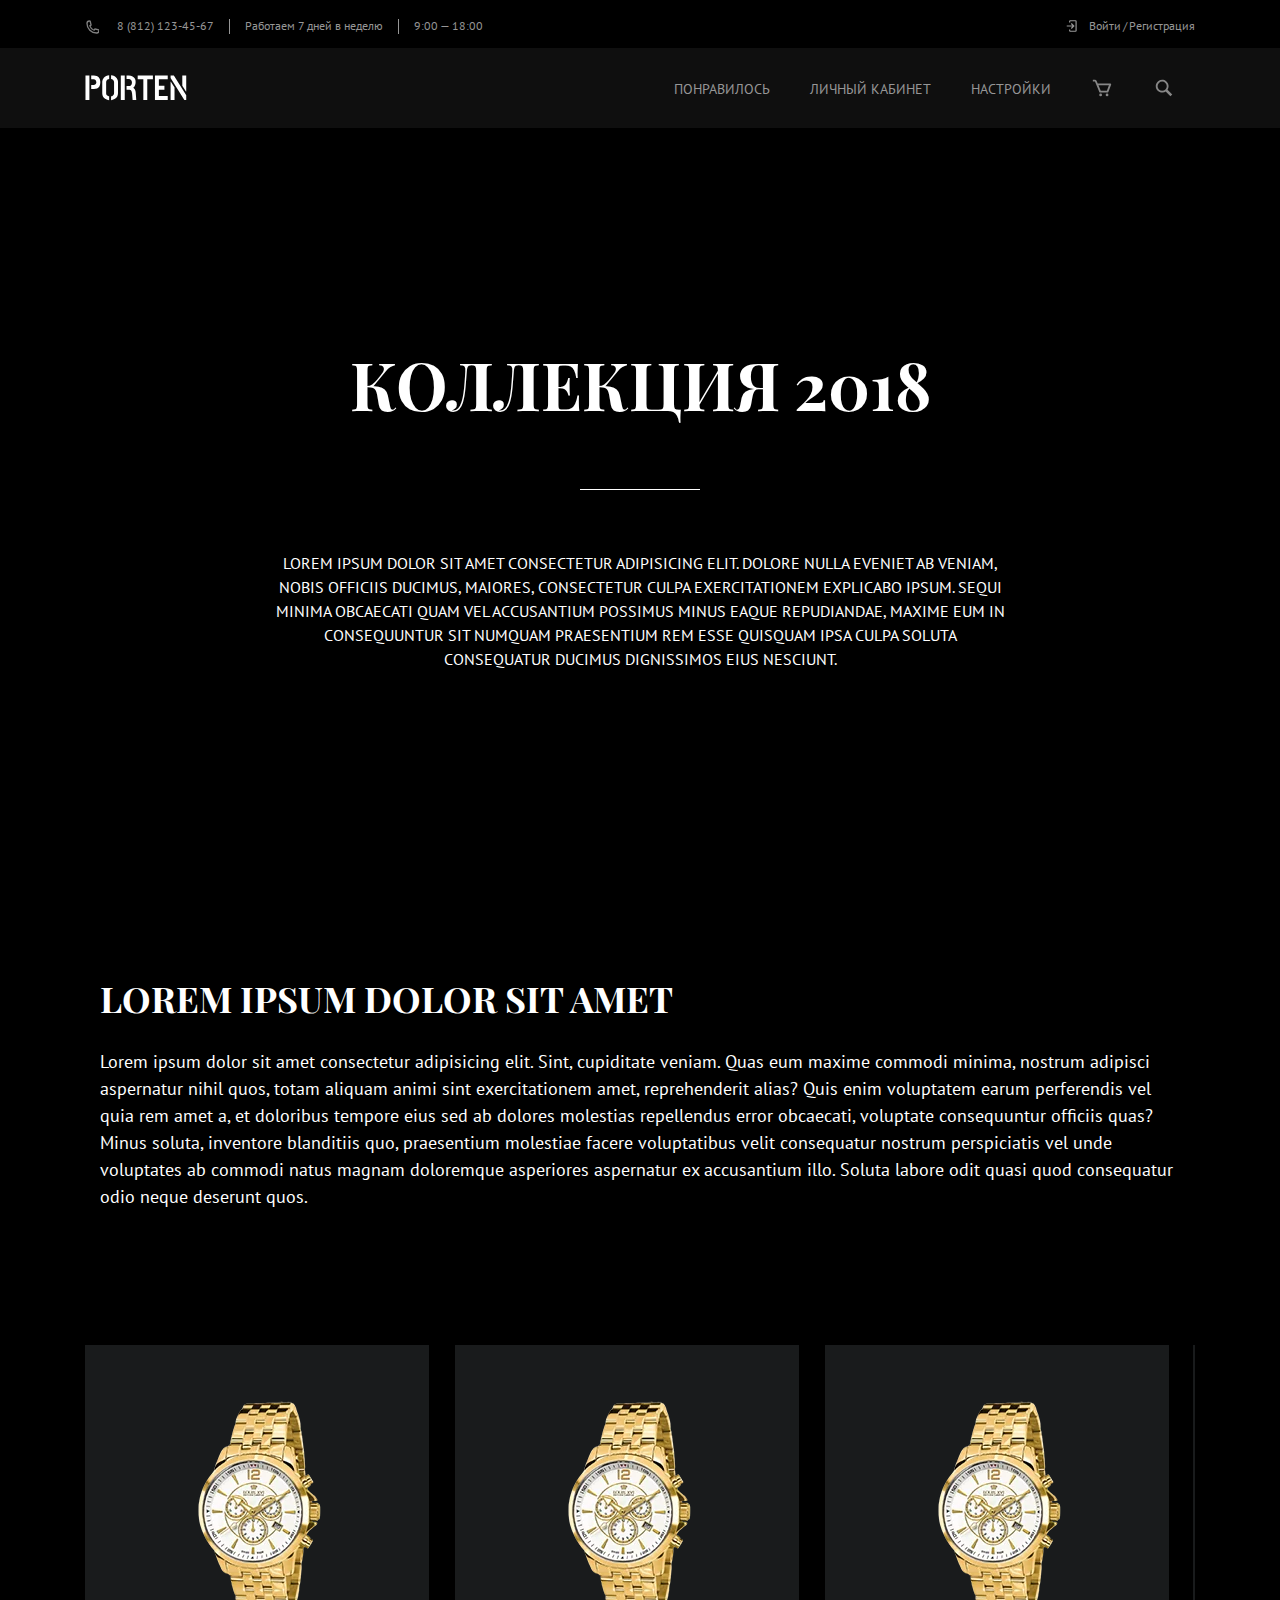
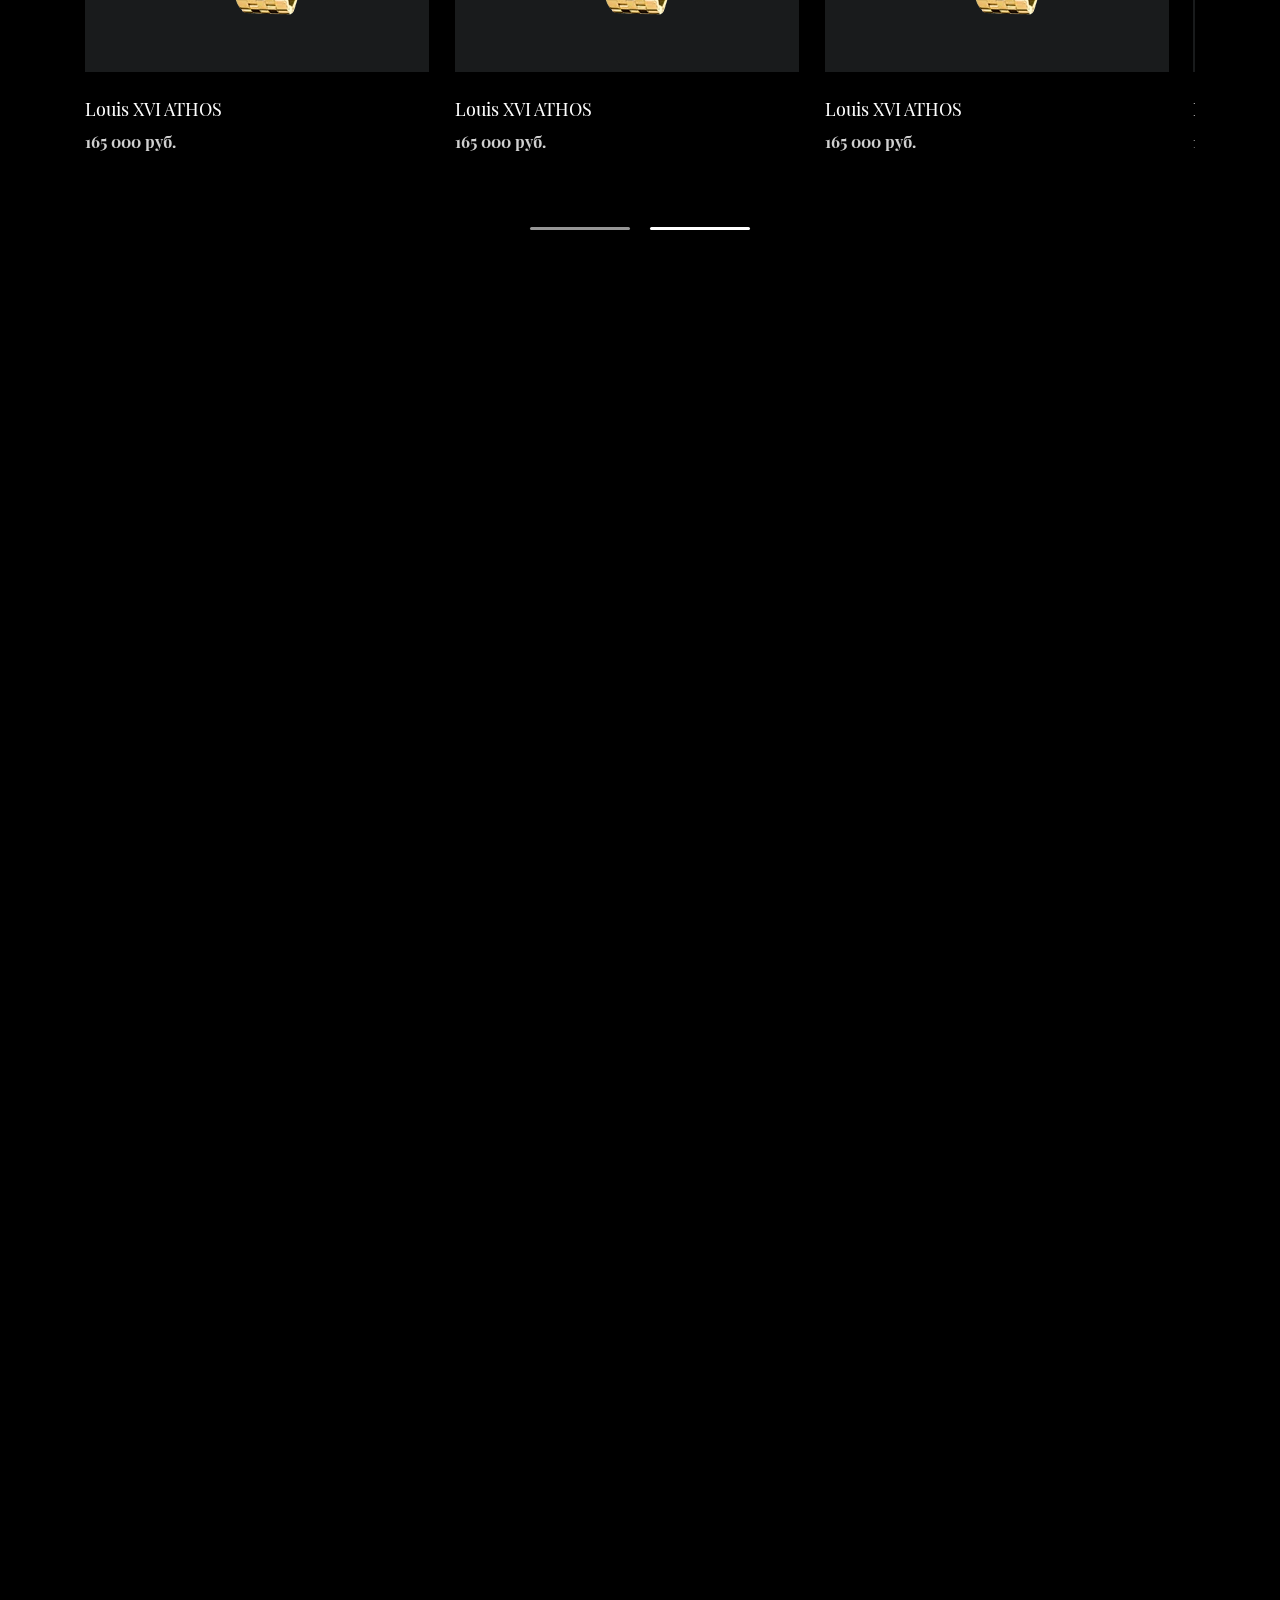
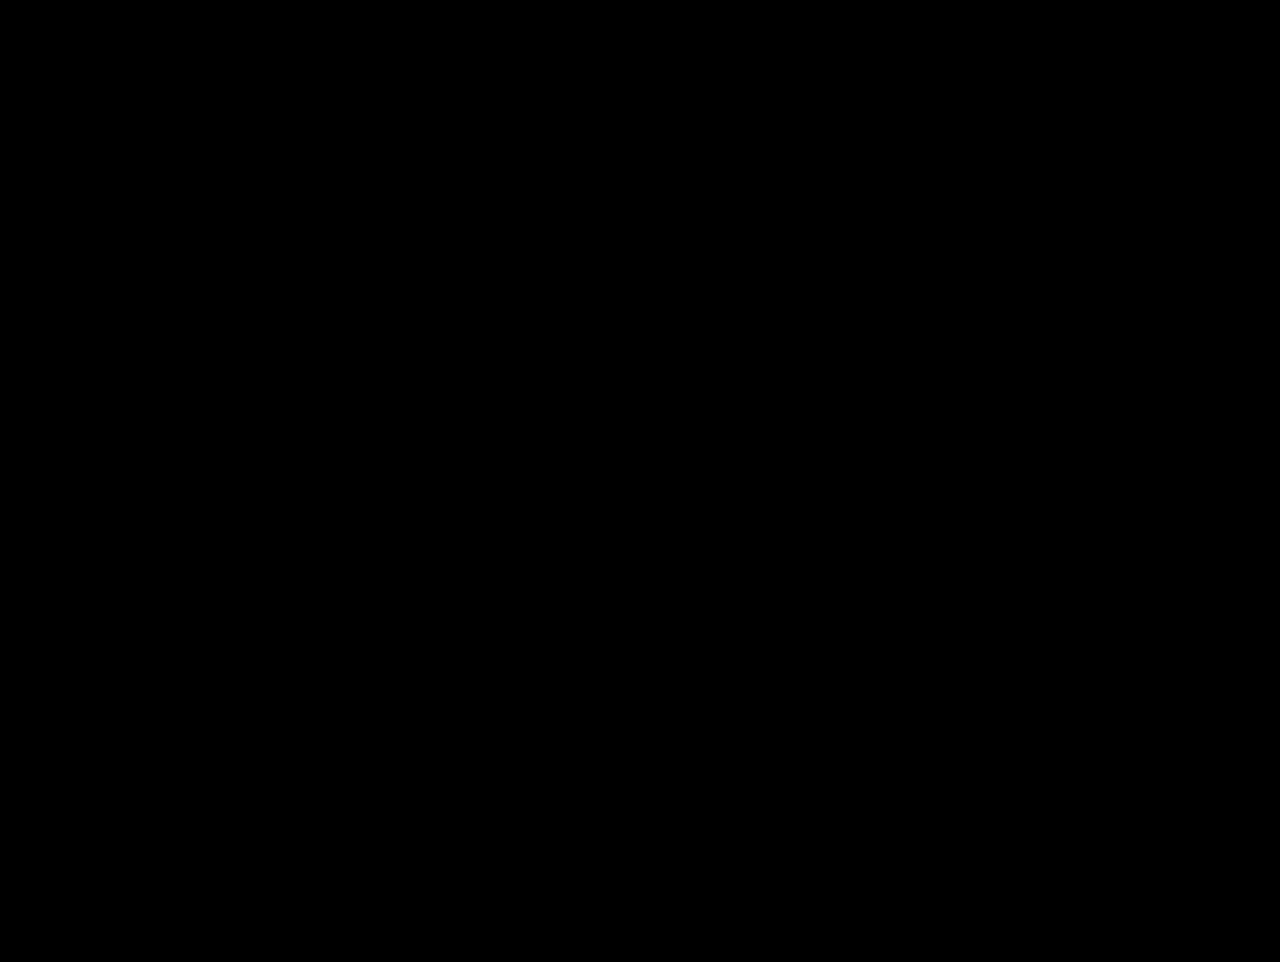
==== commit 925d5ba2: "Add files via upload" ====
--- a/collection.html
+++ b/collection.html
@@ -1,277 +1,318 @@
-<!DOCTYPE html>-<html lang="ru">-<head>-	<title>Коллекция</title>-	<meta charset="UTF-8">-	<meta name="format-detection" content="telephone=no">-	<link rel="stylesheet" href="css/style.min.css?_v=20210823193012">-	<link rel="shortcut icon" href="favicon.ico">-	<meta name="robots" content="noindex, nofollow">-	<link rel="stylesheet" href="https://cdnjs.cloudflare.com/ajax/libs/animate.css/4.1.1/animate.min.css?_v=20210823193012" />-	<meta name="viewport" content="width=device-width, initial-scale=1.0, maximum-scale=1.0, user-scalable=0">-	<!--<meta name="viewport" content="width=device-width, initial-scale=1.0">-->-</head>--<body>-   <div id="wrapper" class="wrapper">-      <header class="header">-	<div class="header__contact">-		<div class="contact__container _container">-			<div class="contact__block">--				<a class="contact__items" href="tel:+88121234567">-					8 (812) 123-45-67-				</a>-				<h4 class="contact__items">Работаем 7 дней в неделю</h4>-				<h4 class="contact__items">9:00 — 18:00</h4>-			</div>-			<div class="log__block">-				<a href="" class="log__items">Войти</a>-				<a href="" class="log__items">Регистрация</a>-			</div>-		</div>-	</div>-	<div class="header__container _container">--		<div class="header__menu menu">-			<div class="menu__icon">-				<a href="index.html">-					<picture><source srcset="img/Header/Logo.svg" type="image/webp"><img class="icon__item" src="img/Header/Logo.svg?_v=1629736212343" alt=""></picture>-				</a>-			</div>-			<div class="mobile__block">-				<label class="burger__icon  menu__btn menu__item">-					<span></span>-				</label>-			</div>-			<nav class="menu__body">--				<ul class="menu__list">-					<li class="menu__item"><a href="">Понравилось</a></li>-					<li class="menu__item"><a href="">личный кабинет</a></li>-					<li class="menu__item"><a href="">настройки</a></li>-					<li class="menu__item"><a class="" href="tel:+88121234567">-							8 (812) 123-45-67-						</a></li>--					<li class="menu__item"><a href=""><picture><source srcset="img/icons/bx_bx-cart.svg" type="image/webp"><img src="img/icons/bx_bx-cart.svg?_v=1629736212343" alt="cart"></picture></a></li>--					<li class="open-search__btn menu__item"></li>--				</ul>-				<form class="example" action="index.html">-					<input type="text" placeholder="Поиск.." name="search">-					<button type="submit"><i class="fa fa-search"></i></button>-				</form>--			</nav>--		</div>-	</div>-----</header>-      <main class="page">-         <section  class="fullScreen fullScreen__collection">-            <div class="_container fullScreen__container ">-               <h1 class="tittle">коллекция 2018</h1>-               <div class="fullScreen__text">-                  <p>Lorem ipsum dolor sit amet consectetur adipisicing elit. Dolore nulla eveniet ab veniam, nobis-                     officiis ducimus, maiores, consectetur culpa exercitationem explicabo ipsum. Sequi minima obcaecati-                     quam vel accusantium possimus minus eaque repudiandae, maxime eum in consequuntur sit numquam-                     praesentium rem esse quisquam ipsa culpa soluta consequatur ducimus dignissimos eius nesciunt. </p>-               </div>-            </div>-         </section>-         <section class="about-collection">-            <div -               class="about-collection__container _container">-               <h2 class="tittle">Lorem ipsum dolor sit amet</h2>-               <p class="">Lorem ipsum dolor sit amet consectetur adipisicing elit. Sint, cupiditate veniam. Quas eum-                  maxime-                  commodi minima, nostrum adipisci aspernatur nihil quos, totam aliquam animi sint exercitationem amet,-                  reprehenderit alias? Quis enim voluptatem earum perferendis vel quia rem amet a, et doloribus tempore-                  eius sed ab dolores molestias repellendus error obcaecati, voluptate consequuntur officiis quas? Minus-                  soluta, inventore blanditiis quo, praesentium molestiae facere voluptatibus velit consequatur nostrum-                  perspiciatis vel unde voluptates ab commodi natus magnam doloremque asperiores aspernatur ex-                  accusantium illo. Soluta labore odit quasi quod consequatur odio neque deserunt quos.</p>-            </div>--         </section>-         <section class="collection-product">--            <div class=" collection-product__container _container">-               <div  class="slider__block slider">--                  <div class="col__item">-                     <a href="product.html">-                        <div class="img__container ">-                           <picture><source srcset="img/Index/Section__block_1/62051.webp" type="image/webp"><img src="img/Index/Section__block_1/62051.png?_v=1629736212343" alt=""></picture>-                        </div>-                        <h3 class="product__name">Louis XVI ATHOS</h3>-                        <h4 class="product__price">165 000 руб.</h4>-                     </a>-                  </div>-                  <div class="col__item">-                     <a href="product.html">-                        <div class="img__container ">-                           <picture><source srcset="img/Index/Section__block_1/62051.webp" type="image/webp"><img src="img/Index/Section__block_1/62051.png?_v=1629736212343" alt=""></picture>-                        </div>-                        <h3 class="product__name">Louis XVI ATHOS</h3>-                        <h4 class="product__price">165 000 руб.</h4>-                     </a>-                  </div>-                  <div class="col__item">-                     <a href="product.html">-                        <div class="img__container ">-                           <picture><source srcset="img/Index/Section__block_1/62051.webp" type="image/webp"><img src="img/Index/Section__block_1/62051.png?_v=1629736212343" alt=""></picture>-                        </div>-                        <h3 class="product__name">Louis XVI ATHOS</h3>-                        <h4 class="product__price">165 000 руб.</h4>-                     </a>-                  </div>-                  <div class="col__item">-                     <a href="product.html">-                        <div class="img__container ">-                           <picture><source srcset="img/Index/Section__block_1/62051.webp" type="image/webp"><img src="img/Index/Section__block_1/62051.png?_v=1629736212343" alt=""></picture>-                        </div>-                        <h3 class="product__name">Louis XVI ATHOS</h3>-                        <h4 class="product__price">165 000 руб.</h4>-                     </a>-                  </div>-                  <div class="col__item">-                     <a href="product.html">-                        <div class="img__container ">-                           <picture><source srcset="img/Index/Section__block_1/62051.webp" type="image/webp"><img src="img/Index/Section__block_1/62051.png?_v=1629736212343" alt=""></picture>-                        </div>-                        <h3 class="product__name">Louis XVI ATHOS</h3>-                        <h4 class="product__price">165 000 руб.</h4>-                     </a>-                  </div>-                  <div class="col__item">-                     <a href="product.html">-                        <div class="img__container ">-                           <picture><source srcset="img/Index/Section__block_1/62051.webp" type="image/webp"><img src="img/Index/Section__block_1/62051.png?_v=1629736212343" alt=""></picture>-                        </div>-                        <h3 class="product__name">Louis XVI ATHOS</h3>-                        <h4 class="product__price">165 000 руб.</h4>-                     </a>-                  </div>-               </div>-            </div>---         </section>-         <section class="_scr-item fullScreen_1 _container ">---         </section>-         <section class="about-collection">-            <div class="_scr-item about-collection__container _container">-               <h2 class="tittle">Lorem ipsum dolor, sit amet</h2>-               <p class="">Lorem ipsum dolor, sit amet consectetur adipisicing elit. Illum voluptatem dignissimos, fugit-                  cupiditate qui earum beatae suscipit aspernatur accusantium deleniti aliquam ratione fuga nobis-                  perspiciatis consequuntur assumenda autem in delectus possimus ipsa architecto at saepe alias. Debitis-                  ullam, asperiores ab expedita deleniti facere magni adipisci harum perspiciatis maiores tenetur, quod-                  optio blanditiis recusandae dolore consequuntur magnam porro autem voluptatum officiis amet quia-                  corrupti sequi vel. A placeat temporibus quasi hic, sapiente tenetur, est aut voluptatum voluptatem-                  consequatur maxime obcaecati delectus optio harum doloribus veritatis eligendi labore velit eaque at-                  sit! Perspiciatis, voluptates.</p>-            </div>--         </section>-         <section class="gallery">-            <h2 class="_scr-item tittle">Галерея</h2>-            <div class=" gallery-container _container">-               <div class="slider__block gallery-block _scr-item _gallery slider">-                  <a href="img/Collection-2018/Gallery/Gallery_1.png" class="gallery-block__item">-                     <picture><source srcset="img/Collection-2018/Gallery/Gallery_1.webp" type="image/webp"><img src="img/Collection-2018/Gallery/Gallery_1.png?_v=1629736212343" alt=""></picture>-                  </a>-                  <a href="img/Collection-2018/Gallery/Gallery_2.png" class="gallery-block__item">-                     <picture><source srcset="img/Collection-2018/Gallery/Gallery_2.webp" type="image/webp"><img src="img/Collection-2018/Gallery/Gallery_2.png?_v=1629736212343" alt=""></picture>-                  </a>-                  <a href="img/Collection-2018/Gallery/Gallery_3.png" class="gallery-block__item">-                     <picture><source srcset="img/Collection-2018/Gallery/Gallery_3.webp" type="image/webp"><img src="img/Collection-2018/Gallery/Gallery_3.png?_v=1629736212343" alt=""></picture>-                  </a>-                  <a href="img/Collection-2018/Gallery/Gallery_4.png" class="gallery-block__item">-                     <picture><source srcset="img/Collection-2018/Gallery/Gallery_4.webp" type="image/webp"><img src="img/Collection-2018/Gallery/Gallery_4.png?_v=1629736212343" alt=""></picture>-                  </a>-                  <a href="img/Collection-2018/Gallery/Gallery_5.png" class="gallery-block__item">-                     <picture><source srcset="img/Collection-2018/Gallery/Gallery_5.webp" type="image/webp"><img src="img/Collection-2018/Gallery/Gallery_5.png?_v=1629736212343" alt=""></picture>-                  </a>-               </div>-            </div>-         </section>-      </main>-      <footer class="footer">-	<div class=" _scr-item footer__container col__container _container">-		<div class=" footer__items footer__about">-			<h3 id="footerSpoiler-btn_1" class=" footer__tittle">О магазине</h3>-			<p id="spoilers__disable">Lorem ipsum dolor sit amet, consectetur adipiscing elit. Mi semper viverra nunc-				cursus-				tortor-				lectus nunc nulla nibh. Egestas amet consectetur vel vitae aliquam dictum suspendisse. Lobortis-				eget consequat, tellus et et sed turpis. Pretium quisque vitae, amet, porttitor odio ultricies-				massa pharetra leo. Et ipsum urna fames in sit mi ultrices nisi, nunc.</p>-		</div>-		<div class="footer__items footer__category">-			<h3 id="footerSpoiler-btn_2" class="footer__tittle">Категории</h3>-			<div id="spoilers__disable_2" class="row__top">-				<a href="" class="footer__btn">часы</a>-				<a href="" class="footer__btn">браслеты</a>-				<a href="" class="footer__btn">ремни</a>-			</div>-			<div id="spoilers__disable_3" class="row__bottom">-				<a href="" class="footer__btn">ювелирные изделия</a>-				<a href="" class="footer__btn">запонки</a>-			</div>-		</div>--		<div class="footer__items footer__mailing ">-			<h3 id="footerSpoiler-btn_3" class=" footer__tittle">РАссылка</h3>-			<p id="spoilers__disable_4">Lorem ipsum dolor sit amet, consectetur adipiscing elit. Mi semper viverra nunc-				cursus-				tortor-				lectus nunc nulla nibh.</p>-			<form action="index.html	" id="spoilers__disable_5" class=" mailing__container">-				<input placeholder="Ваша почта" type="text" class="mailing__input">-				<button class="mailing__btn">Подписатья</button>-			</form>-		</div>--	</div>----</footer>-   </div>-   <div class="popup popup_popup">-	<div class="popup__content">-		<div class="popup__body">-			<div class="popup__close"></div>-		</div>-	</div>-</div>-<div class="popup popup_massagename-message">-	<div class="popup__content">-		<div class="popup__body">-			<div class="popup__close"></div>-		</div>-	</div>-</div>-<div class="popup popup_video">-	<div class="popup__content">-		<div class="popup__body">-			<div class="popup__close popup__close_video"></div>-			<div class="popup__video _video"></div>-		</div>-	</div>-</div>--   <script src="js/vendors.min.js?_v=20210823193012"></script>-<script src="js/app.min.js?_v=20210823193012"></script>-</body>-+<!DOCTYPE html>
+<html lang="ru">
+
+<head>
+   <title>Коллекция</title>
+   <meta charset="UTF-8">
+   <meta name="format-detection" content="telephone=no">
+   <link rel="stylesheet" href="css/style.min.css">
+   <link rel="shortcut icon" href="favicon.ico">
+   <meta name="robots" content="noindex, nofollow">
+   <meta name="viewport" content="width=device-width, initial-scale=1.0, maximum-scale=1.0, user-scalable=0">
+   <!--<meta name="viewport" content="width=device-width, initial-scale=1.0">-->
+</head>
+
+<body>
+   <div id="wrapper" class="wrapper">
+      <header class="header">
+         <div class="header__contact">
+            <div class="contact__container _container">
+               <div class="contact__block">
+
+                  <a class="contact__items" href="tel:+88121234567">
+                     8 (812) 123-45-67
+                  </a>
+                  <h4 class="contact__items">Работаем 7 дней в неделю</h4>
+                  <h4 class="contact__items">9:00 — 18:00</h4>
+               </div>
+               <div class="log__block">
+                  <a href="" class="log__items">Войти</a>
+                  <a href="" class="log__items">Регистрация</a>
+               </div>
+            </div>
+         </div>
+         <div class="header__container _container">
+
+            <div class="header__menu menu">
+               <div class="menu__icon">
+                  <a href="index.html">
+                     <picture>
+                        <source srcset="img/Header/Logo.svg" type="image/webp"><img class="icon__item"
+                           src="img/Header/Logo.svg?_v=1629742735564" alt="">
+                     </picture>
+                  </a>
+               </div>
+               <div class="mobile__block">
+                  <label class="burger__icon  menu__btn menu__item">
+                     <span></span>
+                  </label>
+               </div>
+               <nav class="menu__body">
+
+                  <ul class="menu__list">
+                     <li class="menu__item"><a href="">Понравилось</a></li>
+                     <li class="menu__item"><a href="">личный кабинет</a></li>
+                     <li class="menu__item"><a href="">настройки</a></li>
+                     <li class="menu__item"><a class="" href="tel:+88121234567">
+                           8 (812) 123-45-67
+                        </a></li>
+
+                     <li class="menu__item"><a href="">
+                           <picture>
+                              <source srcset="img/icons/bx_bx-cart.svg" type="image/webp"><img
+                                 src="img/icons/bx_bx-cart.svg?_v=1629742735564" alt="cart">
+                           </picture>
+                        </a></li>
+
+                     <li class="open-search__btn menu__item"></li>
+
+                  </ul>
+                  <form class="example" action="index.html">
+                     <input type="text" placeholder="Поиск.." name="search">
+                     <button type="submit"><i class="fa fa-search"></i></button>
+                  </form>
+
+               </nav>
+
+            </div>
+         </div>
+
+
+
+
+      </header>
+      <main class="page">
+         <section class="fullScreen fullScreen__collection">
+            <div class="_container fullScreen__container ">
+               <h1 class="tittle">коллекция 2018</h1>
+               <div class="fullScreen__text">
+                  <p>Lorem ipsum dolor sit amet consectetur adipisicing elit. Dolore nulla eveniet ab veniam, nobis
+                     officiis ducimus, maiores, consectetur culpa exercitationem explicabo ipsum. Sequi minima obcaecati
+                     quam vel accusantium possimus minus eaque repudiandae, maxime eum in consequuntur sit numquam
+                     praesentium rem esse quisquam ipsa culpa soluta consequatur ducimus dignissimos eius nesciunt. </p>
+               </div>
+            </div>
+         </section>
+         <section class="about-collection">
+            <div class="about-collection__container _container">
+               <h2 class="tittle">Lorem ipsum dolor sit amet</h2>
+               <p class="">Lorem ipsum dolor sit amet consectetur adipisicing elit. Sint, cupiditate veniam. Quas eum
+                  maxime
+                  commodi minima, nostrum adipisci aspernatur nihil quos, totam aliquam animi sint exercitationem amet,
+                  reprehenderit alias? Quis enim voluptatem earum perferendis vel quia rem amet a, et doloribus tempore
+                  eius sed ab dolores molestias repellendus error obcaecati, voluptate consequuntur officiis quas? Minus
+                  soluta, inventore blanditiis quo, praesentium molestiae facere voluptatibus velit consequatur nostrum
+                  perspiciatis vel unde voluptates ab commodi natus magnam doloremque asperiores aspernatur ex
+                  accusantium illo. Soluta labore odit quasi quod consequatur odio neque deserunt quos.</p>
+            </div>
+
+         </section>
+         <section class="collection-product">
+
+            <div class=" collection-product__container _container">
+               <div class="slider__block slider">
+
+                  <div class="col__item">
+                     <a href="product.html">
+                        <div class="img__container ">
+                           <picture>
+                              <source srcset="img/Index/Section__block_1/62051.webp" type="image/webp"><img
+                                 src="img/Index/Section__block_1/62051.png?_v=1629742735564" alt="">
+                           </picture>
+                        </div>
+                        <h3 class="product__name">Louis XVI ATHOS</h3>
+                        <h4 class="product__price">165 000 руб.</h4>
+                     </a>
+                  </div>
+                  <div class="col__item">
+                     <a href="product.html">
+                        <div class="img__container ">
+                           <picture>
+                              <source srcset="img/Index/Section__block_1/62051.webp" type="image/webp"><img
+                                 src="img/Index/Section__block_1/62051.png?_v=1629742735564" alt="">
+                           </picture>
+                        </div>
+                        <h3 class="product__name">Louis XVI ATHOS</h3>
+                        <h4 class="product__price">165 000 руб.</h4>
+                     </a>
+                  </div>
+                  <div class="col__item">
+                     <a href="product.html">
+                        <div class="img__container ">
+                           <picture>
+                              <source srcset="img/Index/Section__block_1/62051.webp" type="image/webp"><img
+                                 src="img/Index/Section__block_1/62051.png?_v=1629742735564" alt="">
+                           </picture>
+                        </div>
+                        <h3 class="product__name">Louis XVI ATHOS</h3>
+                        <h4 class="product__price">165 000 руб.</h4>
+                     </a>
+                  </div>
+                  <div class="col__item">
+                     <a href="product.html">
+                        <div class="img__container ">
+                           <picture>
+                              <source srcset="img/Index/Section__block_1/62051.webp" type="image/webp"><img
+                                 src="img/Index/Section__block_1/62051.png?_v=1629742735564" alt="">
+                           </picture>
+                        </div>
+                        <h3 class="product__name">Louis XVI ATHOS</h3>
+                        <h4 class="product__price">165 000 руб.</h4>
+                     </a>
+                  </div>
+                  <div class="col__item">
+                     <a href="product.html">
+                        <div class="img__container ">
+                           <picture>
+                              <source srcset="img/Index/Section__block_1/62051.webp" type="image/webp"><img
+                                 src="img/Index/Section__block_1/62051.png?_v=1629742735564" alt="">
+                           </picture>
+                        </div>
+                        <h3 class="product__name">Louis XVI ATHOS</h3>
+                        <h4 class="product__price">165 000 руб.</h4>
+                     </a>
+                  </div>
+                  <div class="col__item">
+                     <a href="product.html">
+                        <div class="img__container ">
+                           <picture>
+                              <source srcset="img/Index/Section__block_1/62051.webp" type="image/webp"><img
+                                 src="img/Index/Section__block_1/62051.png?_v=1629742735564" alt="">
+                           </picture>
+                        </div>
+                        <h3 class="product__name">Louis XVI ATHOS</h3>
+                        <h4 class="product__price">165 000 руб.</h4>
+                     </a>
+                  </div>
+               </div>
+            </div>
+
+
+         </section>
+         <section class="_scr-item fullScreen_1 _container ">
+
+
+         </section>
+         <section class="about-collection">
+            <div class="_scr-item about-collection__container _container">
+               <h2 class="tittle">Lorem ipsum dolor, sit amet</h2>
+               <p class="">Lorem ipsum dolor, sit amet consectetur adipisicing elit. Illum voluptatem dignissimos, fugit
+                  cupiditate qui earum beatae suscipit aspernatur accusantium deleniti aliquam ratione fuga nobis
+                  perspiciatis consequuntur assumenda autem in delectus possimus ipsa architecto at saepe alias. Debitis
+                  ullam, asperiores ab expedita deleniti facere magni adipisci harum perspiciatis maiores tenetur, quod
+                  optio blanditiis recusandae dolore consequuntur magnam porro autem voluptatum officiis amet quia
+                  corrupti sequi vel. A placeat temporibus quasi hic, sapiente tenetur, est aut voluptatum voluptatem
+                  consequatur maxime obcaecati delectus optio harum doloribus veritatis eligendi labore velit eaque at
+                  sit! Perspiciatis, voluptates.</p>
+            </div>
+
+         </section>
+         <section class="gallery">
+            <h2 class="_scr-item tittle">Галерея</h2>
+            <div class=" gallery-container _container">
+               <div class="slider__block gallery-block _scr-item _gallery slider">
+                  <a href="img/Collection-2018/Gallery/Gallery_1.png" class="gallery-block__item">
+                     <picture>
+                        <source srcset="img/Collection-2018/Gallery/Gallery_1.webp" type="image/webp"><img
+                           src="img/Collection-2018/Gallery/Gallery_1.png?_v=1629742735564" alt="">
+                     </picture>
+                  </a>
+                  <a href="img/Collection-2018/Gallery/Gallery_2.png" class="gallery-block__item">
+                     <picture>
+                        <source srcset="img/Collection-2018/Gallery/Gallery_2.webp" type="image/webp"><img
+                           src="img/Collection-2018/Gallery/Gallery_2.png?_v=1629742735564" alt="">
+                     </picture>
+                  </a>
+                  <a href="img/Collection-2018/Gallery/Gallery_3.png" class="gallery-block__item">
+                     <picture>
+                        <source srcset="img/Collection-2018/Gallery/Gallery_3.webp" type="image/webp"><img
+                           src="img/Collection-2018/Gallery/Gallery_3.png?_v=1629742735564" alt="">
+                     </picture>
+                  </a>
+                  <a href="img/Collection-2018/Gallery/Gallery_4.png" class="gallery-block__item">
+                     <picture>
+                        <source srcset="img/Collection-2018/Gallery/Gallery_4.webp" type="image/webp"><img
+                           src="img/Collection-2018/Gallery/Gallery_4.png?_v=1629742735564" alt="">
+                     </picture>
+                  </a>
+                  <a href="img/Collection-2018/Gallery/Gallery_5.png" class="gallery-block__item">
+                     <picture>
+                        <source srcset="img/Collection-2018/Gallery/Gallery_5.webp" type="image/webp"><img
+                           src="img/Collection-2018/Gallery/Gallery_5.png?_v=1629742735564" alt="">
+                     </picture>
+                  </a>
+               </div>
+            </div>
+         </section>
+      </main>
+      <footer class="footer">
+         <div class=" _scr-item footer__container col__container _container">
+            <div class=" footer__items footer__about">
+               <h3 id="footerSpoiler-btn_1" class=" footer__tittle">О магазине</h3>
+               <p id="spoilers__disable">Lorem ipsum dolor sit amet, consectetur adipiscing elit. Mi semper viverra nunc
+                  cursus
+                  tortor
+                  lectus nunc nulla nibh. Egestas amet consectetur vel vitae aliquam dictum suspendisse. Lobortis
+                  eget consequat, tellus et et sed turpis. Pretium quisque vitae, amet, porttitor odio ultricies
+                  massa pharetra leo. Et ipsum urna fames in sit mi ultrices nisi, nunc.</p>
+            </div>
+            <div class="footer__items footer__category">
+               <h3 id="footerSpoiler-btn_2" class="footer__tittle">Категории</h3>
+               <div id="spoilers__disable_2" class="row__top">
+                  <a href="" class="footer__btn">часы</a>
+                  <a href="" class="footer__btn">браслеты</a>
+                  <a href="" class="footer__btn">ремни</a>
+               </div>
+               <div id="spoilers__disable_3" class="row__bottom">
+                  <a href="" class="footer__btn">ювелирные изделия</a>
+                  <a href="" class="footer__btn">запонки</a>
+               </div>
+            </div>
+
+            <div class="footer__items footer__mailing ">
+               <h3 id="footerSpoiler-btn_3" class=" footer__tittle">РАссылка</h3>
+               <p id="spoilers__disable_4">Lorem ipsum dolor sit amet, consectetur adipiscing elit. Mi semper viverra
+                  nunc
+                  cursus
+                  tortor
+                  lectus nunc nulla nibh.</p>
+               <form action="index.html	" id="spoilers__disable_5" class=" mailing__container">
+                  <input placeholder="Ваша почта" type="text" class="mailing__input">
+                  <button class="mailing__btn">Подписатья</button>
+               </form>
+            </div>
+
+         </div>
+
+
+
+      </footer>
+   </div>
+   <div class="popup popup_popup">
+      <div class="popup__content">
+         <div class="popup__body">
+            <div class="popup__close"></div>
+         </div>
+      </div>
+   </div>
+   <div class="popup popup_massagename-message">
+      <div class="popup__content">
+         <div class="popup__body">
+            <div class="popup__close"></div>
+         </div>
+      </div>
+   </div>
+   <div class="popup popup_video">
+      <div class="popup__content">
+         <div class="popup__body">
+            <div class="popup__close popup__close_video"></div>
+            <div class="popup__video _video"></div>
+         </div>
+      </div>
+   </div>
+
+   <script src="js/vendors.min.js"></script>
+   <script src="js/app.min.js"></script>
+</body>
+
 </html>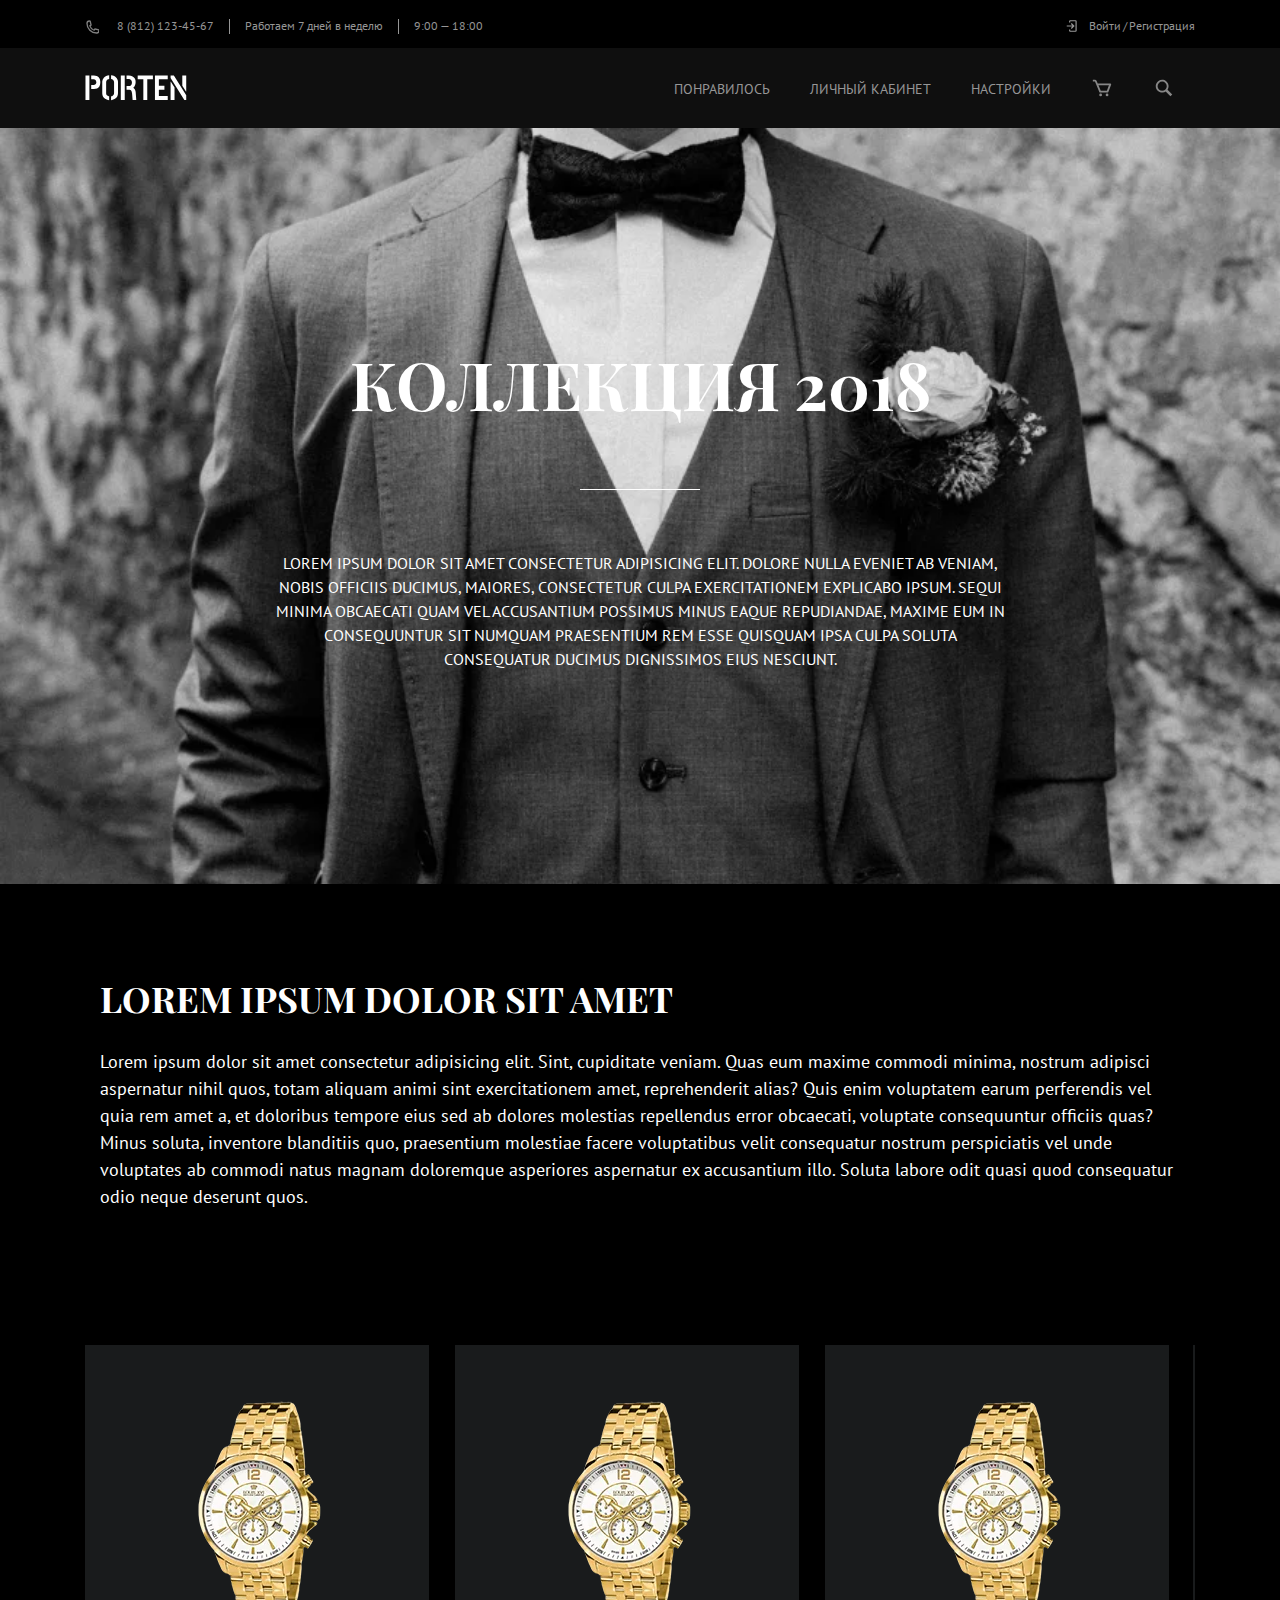
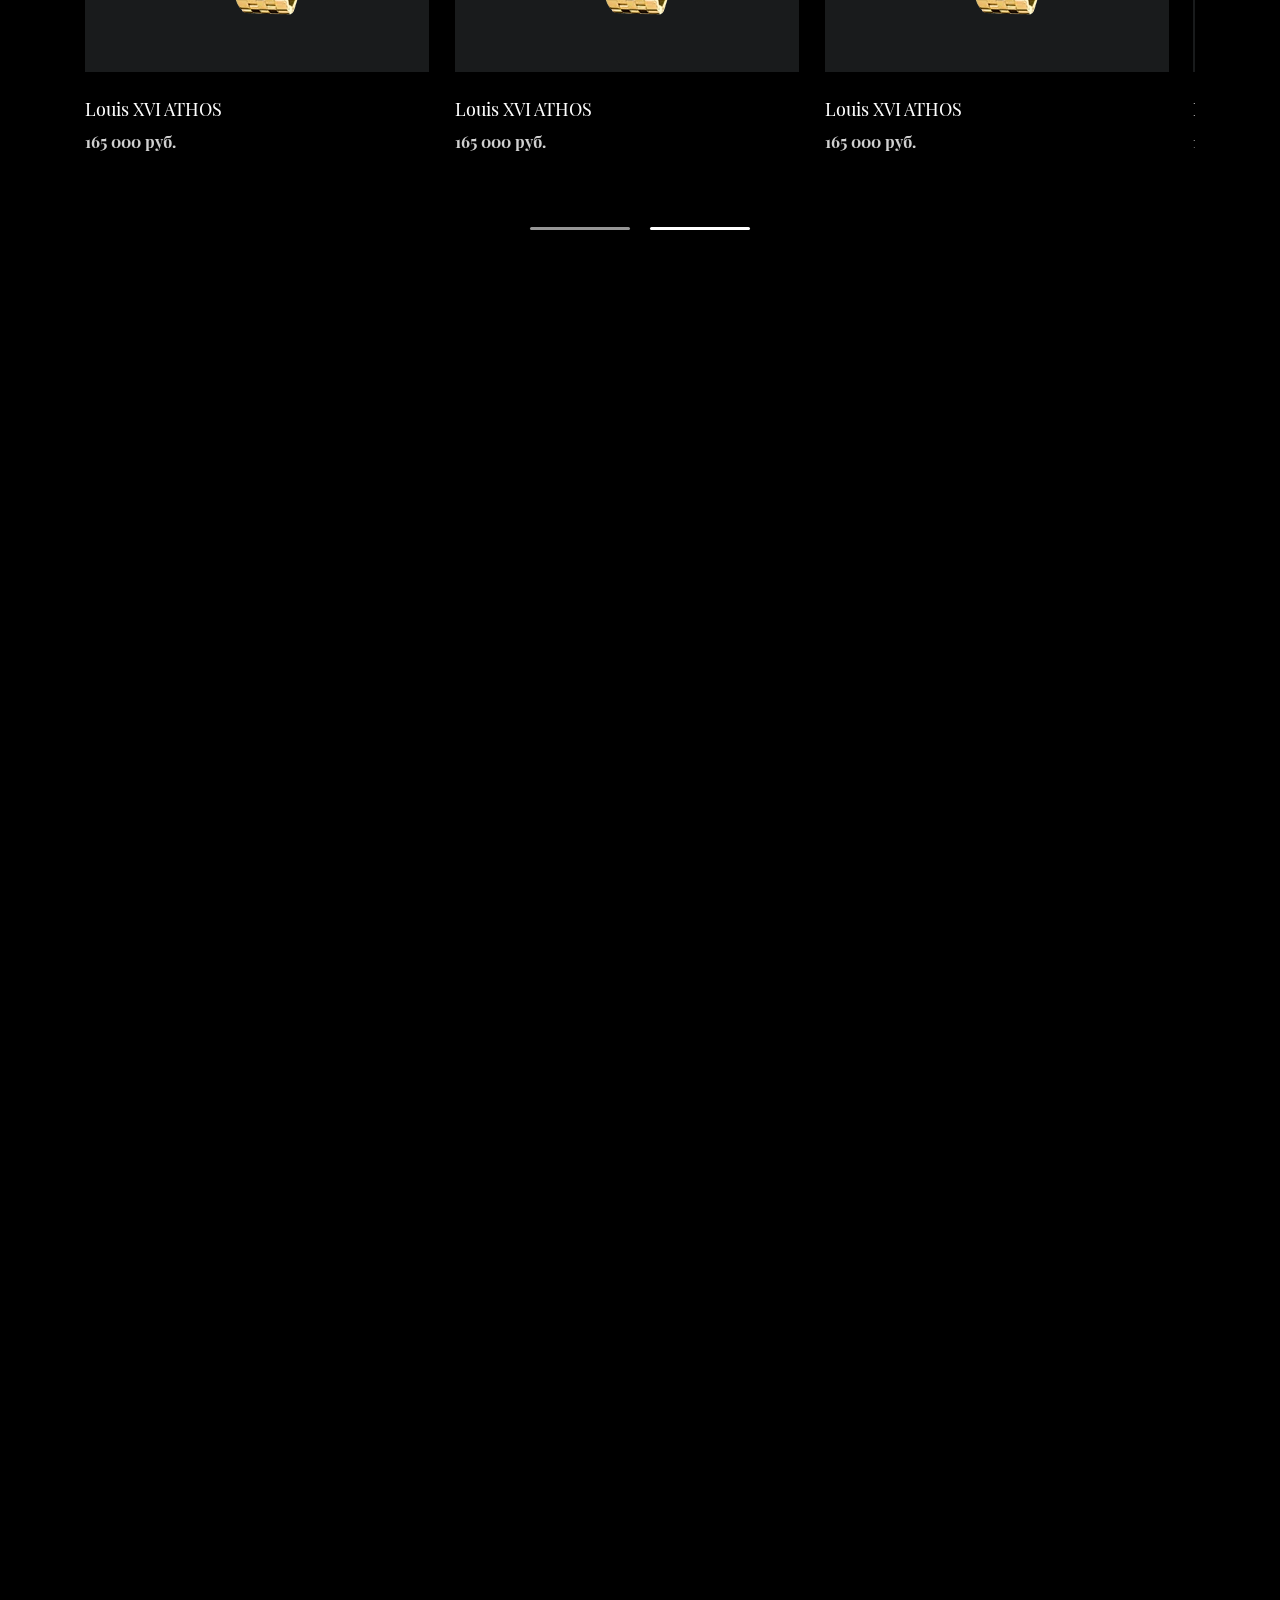
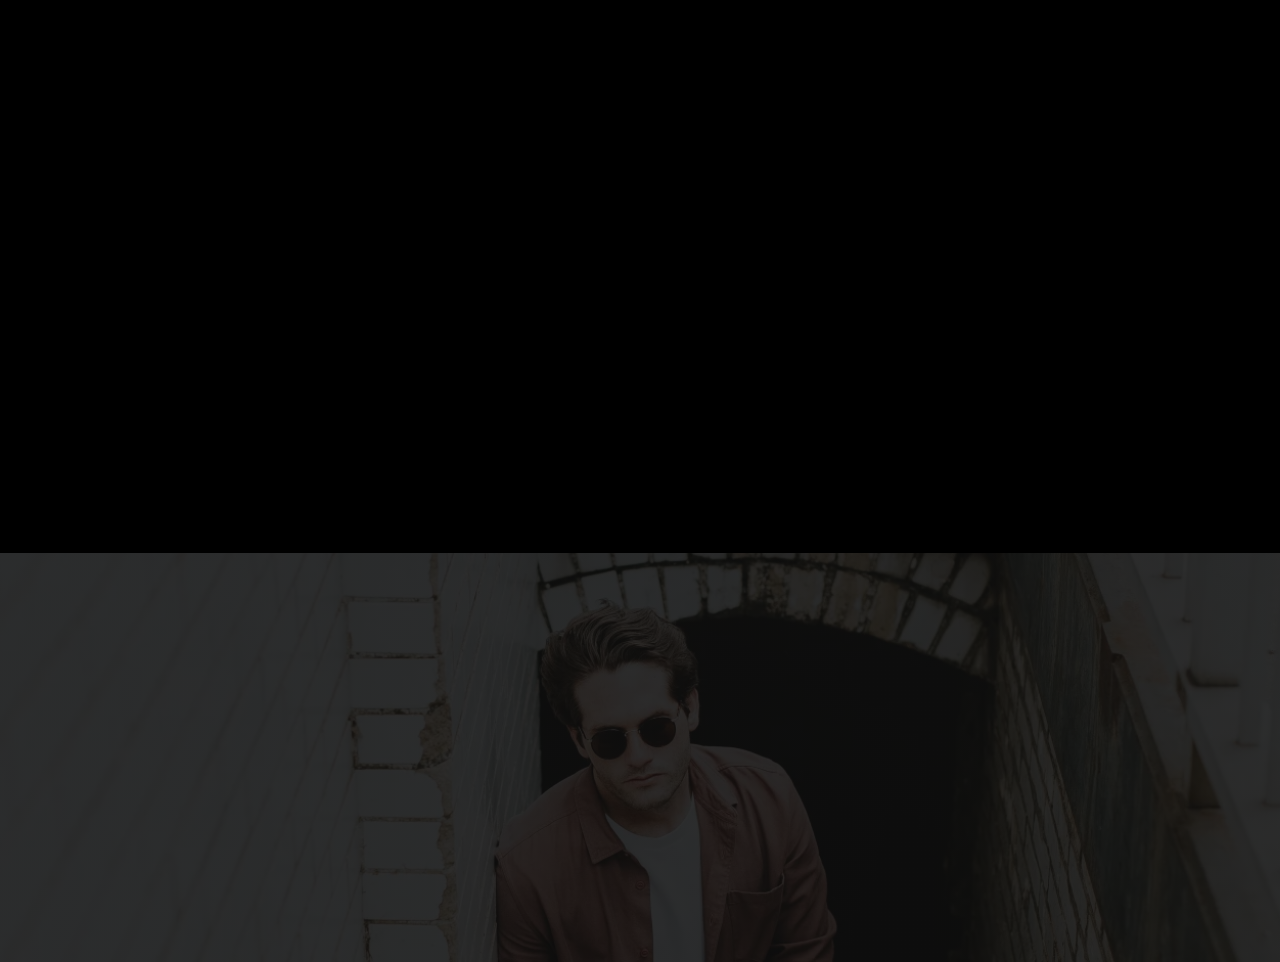
==== commit e814a51f: "Add files via upload" ====
--- a/collection.html
+++ b/collection.html
@@ -1,318 +1,276 @@
-<!DOCTYPE html>
-<html lang="ru">
-
-<head>
-   <title>Коллекция</title>
-   <meta charset="UTF-8">
-   <meta name="format-detection" content="telephone=no">
-   <link rel="stylesheet" href="css/style.min.css">
-   <link rel="shortcut icon" href="favicon.ico">
-   <meta name="robots" content="noindex, nofollow">
-   <meta name="viewport" content="width=device-width, initial-scale=1.0, maximum-scale=1.0, user-scalable=0">
-   <!--<meta name="viewport" content="width=device-width, initial-scale=1.0">-->
-</head>
-
-<body>
-   <div id="wrapper" class="wrapper">
-      <header class="header">
-         <div class="header__contact">
-            <div class="contact__container _container">
-               <div class="contact__block">
-
-                  <a class="contact__items" href="tel:+88121234567">
-                     8 (812) 123-45-67
-                  </a>
-                  <h4 class="contact__items">Работаем 7 дней в неделю</h4>
-                  <h4 class="contact__items">9:00 — 18:00</h4>
-               </div>
-               <div class="log__block">
-                  <a href="" class="log__items">Войти</a>
-                  <a href="" class="log__items">Регистрация</a>
-               </div>
-            </div>
-         </div>
-         <div class="header__container _container">
-
-            <div class="header__menu menu">
-               <div class="menu__icon">
-                  <a href="index.html">
-                     <picture>
-                        <source srcset="img/Header/Logo.svg" type="image/webp"><img class="icon__item"
-                           src="img/Header/Logo.svg?_v=1629742735564" alt="">
-                     </picture>
-                  </a>
-               </div>
-               <div class="mobile__block">
-                  <label class="burger__icon  menu__btn menu__item">
-                     <span></span>
-                  </label>
-               </div>
-               <nav class="menu__body">
-
-                  <ul class="menu__list">
-                     <li class="menu__item"><a href="">Понравилось</a></li>
-                     <li class="menu__item"><a href="">личный кабинет</a></li>
-                     <li class="menu__item"><a href="">настройки</a></li>
-                     <li class="menu__item"><a class="" href="tel:+88121234567">
-                           8 (812) 123-45-67
-                        </a></li>
-
-                     <li class="menu__item"><a href="">
-                           <picture>
-                              <source srcset="img/icons/bx_bx-cart.svg" type="image/webp"><img
-                                 src="img/icons/bx_bx-cart.svg?_v=1629742735564" alt="cart">
-                           </picture>
-                        </a></li>
-
-                     <li class="open-search__btn menu__item"></li>
-
-                  </ul>
-                  <form class="example" action="index.html">
-                     <input type="text" placeholder="Поиск.." name="search">
-                     <button type="submit"><i class="fa fa-search"></i></button>
-                  </form>
-
-               </nav>
-
-            </div>
-         </div>
-
-
-
-
-      </header>
-      <main class="page">
-         <section class="fullScreen fullScreen__collection">
-            <div class="_container fullScreen__container ">
-               <h1 class="tittle">коллекция 2018</h1>
-               <div class="fullScreen__text">
-                  <p>Lorem ipsum dolor sit amet consectetur adipisicing elit. Dolore nulla eveniet ab veniam, nobis
-                     officiis ducimus, maiores, consectetur culpa exercitationem explicabo ipsum. Sequi minima obcaecati
-                     quam vel accusantium possimus minus eaque repudiandae, maxime eum in consequuntur sit numquam
-                     praesentium rem esse quisquam ipsa culpa soluta consequatur ducimus dignissimos eius nesciunt. </p>
-               </div>
-            </div>
-         </section>
-         <section class="about-collection">
-            <div class="about-collection__container _container">
-               <h2 class="tittle">Lorem ipsum dolor sit amet</h2>
-               <p class="">Lorem ipsum dolor sit amet consectetur adipisicing elit. Sint, cupiditate veniam. Quas eum
-                  maxime
-                  commodi minima, nostrum adipisci aspernatur nihil quos, totam aliquam animi sint exercitationem amet,
-                  reprehenderit alias? Quis enim voluptatem earum perferendis vel quia rem amet a, et doloribus tempore
-                  eius sed ab dolores molestias repellendus error obcaecati, voluptate consequuntur officiis quas? Minus
-                  soluta, inventore blanditiis quo, praesentium molestiae facere voluptatibus velit consequatur nostrum
-                  perspiciatis vel unde voluptates ab commodi natus magnam doloremque asperiores aspernatur ex
-                  accusantium illo. Soluta labore odit quasi quod consequatur odio neque deserunt quos.</p>
-            </div>
-
-         </section>
-         <section class="collection-product">
-
-            <div class=" collection-product__container _container">
-               <div class="slider__block slider">
-
-                  <div class="col__item">
-                     <a href="product.html">
-                        <div class="img__container ">
-                           <picture>
-                              <source srcset="img/Index/Section__block_1/62051.webp" type="image/webp"><img
-                                 src="img/Index/Section__block_1/62051.png?_v=1629742735564" alt="">
-                           </picture>
-                        </div>
-                        <h3 class="product__name">Louis XVI ATHOS</h3>
-                        <h4 class="product__price">165 000 руб.</h4>
-                     </a>
-                  </div>
-                  <div class="col__item">
-                     <a href="product.html">
-                        <div class="img__container ">
-                           <picture>
-                              <source srcset="img/Index/Section__block_1/62051.webp" type="image/webp"><img
-                                 src="img/Index/Section__block_1/62051.png?_v=1629742735564" alt="">
-                           </picture>
-                        </div>
-                        <h3 class="product__name">Louis XVI ATHOS</h3>
-                        <h4 class="product__price">165 000 руб.</h4>
-                     </a>
-                  </div>
-                  <div class="col__item">
-                     <a href="product.html">
-                        <div class="img__container ">
-                           <picture>
-                              <source srcset="img/Index/Section__block_1/62051.webp" type="image/webp"><img
-                                 src="img/Index/Section__block_1/62051.png?_v=1629742735564" alt="">
-                           </picture>
-                        </div>
-                        <h3 class="product__name">Louis XVI ATHOS</h3>
-                        <h4 class="product__price">165 000 руб.</h4>
-                     </a>
-                  </div>
-                  <div class="col__item">
-                     <a href="product.html">
-                        <div class="img__container ">
-                           <picture>
-                              <source srcset="img/Index/Section__block_1/62051.webp" type="image/webp"><img
-                                 src="img/Index/Section__block_1/62051.png?_v=1629742735564" alt="">
-                           </picture>
-                        </div>
-                        <h3 class="product__name">Louis XVI ATHOS</h3>
-                        <h4 class="product__price">165 000 руб.</h4>
-                     </a>
-                  </div>
-                  <div class="col__item">
-                     <a href="product.html">
-                        <div class="img__container ">
-                           <picture>
-                              <source srcset="img/Index/Section__block_1/62051.webp" type="image/webp"><img
-                                 src="img/Index/Section__block_1/62051.png?_v=1629742735564" alt="">
-                           </picture>
-                        </div>
-                        <h3 class="product__name">Louis XVI ATHOS</h3>
-                        <h4 class="product__price">165 000 руб.</h4>
-                     </a>
-                  </div>
-                  <div class="col__item">
-                     <a href="product.html">
-                        <div class="img__container ">
-                           <picture>
-                              <source srcset="img/Index/Section__block_1/62051.webp" type="image/webp"><img
-                                 src="img/Index/Section__block_1/62051.png?_v=1629742735564" alt="">
-                           </picture>
-                        </div>
-                        <h3 class="product__name">Louis XVI ATHOS</h3>
-                        <h4 class="product__price">165 000 руб.</h4>
-                     </a>
-                  </div>
-               </div>
-            </div>
-
-
-         </section>
-         <section class="_scr-item fullScreen_1 _container ">
-
-
-         </section>
-         <section class="about-collection">
-            <div class="_scr-item about-collection__container _container">
-               <h2 class="tittle">Lorem ipsum dolor, sit amet</h2>
-               <p class="">Lorem ipsum dolor, sit amet consectetur adipisicing elit. Illum voluptatem dignissimos, fugit
-                  cupiditate qui earum beatae suscipit aspernatur accusantium deleniti aliquam ratione fuga nobis
-                  perspiciatis consequuntur assumenda autem in delectus possimus ipsa architecto at saepe alias. Debitis
-                  ullam, asperiores ab expedita deleniti facere magni adipisci harum perspiciatis maiores tenetur, quod
-                  optio blanditiis recusandae dolore consequuntur magnam porro autem voluptatum officiis amet quia
-                  corrupti sequi vel. A placeat temporibus quasi hic, sapiente tenetur, est aut voluptatum voluptatem
-                  consequatur maxime obcaecati delectus optio harum doloribus veritatis eligendi labore velit eaque at
-                  sit! Perspiciatis, voluptates.</p>
-            </div>
-
-         </section>
-         <section class="gallery">
-            <h2 class="_scr-item tittle">Галерея</h2>
-            <div class=" gallery-container _container">
-               <div class="slider__block gallery-block _scr-item _gallery slider">
-                  <a href="img/Collection-2018/Gallery/Gallery_1.png" class="gallery-block__item">
-                     <picture>
-                        <source srcset="img/Collection-2018/Gallery/Gallery_1.webp" type="image/webp"><img
-                           src="img/Collection-2018/Gallery/Gallery_1.png?_v=1629742735564" alt="">
-                     </picture>
-                  </a>
-                  <a href="img/Collection-2018/Gallery/Gallery_2.png" class="gallery-block__item">
-                     <picture>
-                        <source srcset="img/Collection-2018/Gallery/Gallery_2.webp" type="image/webp"><img
-                           src="img/Collection-2018/Gallery/Gallery_2.png?_v=1629742735564" alt="">
-                     </picture>
-                  </a>
-                  <a href="img/Collection-2018/Gallery/Gallery_3.png" class="gallery-block__item">
-                     <picture>
-                        <source srcset="img/Collection-2018/Gallery/Gallery_3.webp" type="image/webp"><img
-                           src="img/Collection-2018/Gallery/Gallery_3.png?_v=1629742735564" alt="">
-                     </picture>
-                  </a>
-                  <a href="img/Collection-2018/Gallery/Gallery_4.png" class="gallery-block__item">
-                     <picture>
-                        <source srcset="img/Collection-2018/Gallery/Gallery_4.webp" type="image/webp"><img
-                           src="img/Collection-2018/Gallery/Gallery_4.png?_v=1629742735564" alt="">
-                     </picture>
-                  </a>
-                  <a href="img/Collection-2018/Gallery/Gallery_5.png" class="gallery-block__item">
-                     <picture>
-                        <source srcset="img/Collection-2018/Gallery/Gallery_5.webp" type="image/webp"><img
-                           src="img/Collection-2018/Gallery/Gallery_5.png?_v=1629742735564" alt="">
-                     </picture>
-                  </a>
-               </div>
-            </div>
-         </section>
-      </main>
-      <footer class="footer">
-         <div class=" _scr-item footer__container col__container _container">
-            <div class=" footer__items footer__about">
-               <h3 id="footerSpoiler-btn_1" class=" footer__tittle">О магазине</h3>
-               <p id="spoilers__disable">Lorem ipsum dolor sit amet, consectetur adipiscing elit. Mi semper viverra nunc
-                  cursus
-                  tortor
-                  lectus nunc nulla nibh. Egestas amet consectetur vel vitae aliquam dictum suspendisse. Lobortis
-                  eget consequat, tellus et et sed turpis. Pretium quisque vitae, amet, porttitor odio ultricies
-                  massa pharetra leo. Et ipsum urna fames in sit mi ultrices nisi, nunc.</p>
-            </div>
-            <div class="footer__items footer__category">
-               <h3 id="footerSpoiler-btn_2" class="footer__tittle">Категории</h3>
-               <div id="spoilers__disable_2" class="row__top">
-                  <a href="" class="footer__btn">часы</a>
-                  <a href="" class="footer__btn">браслеты</a>
-                  <a href="" class="footer__btn">ремни</a>
-               </div>
-               <div id="spoilers__disable_3" class="row__bottom">
-                  <a href="" class="footer__btn">ювелирные изделия</a>
-                  <a href="" class="footer__btn">запонки</a>
-               </div>
-            </div>
-
-            <div class="footer__items footer__mailing ">
-               <h3 id="footerSpoiler-btn_3" class=" footer__tittle">РАссылка</h3>
-               <p id="spoilers__disable_4">Lorem ipsum dolor sit amet, consectetur adipiscing elit. Mi semper viverra
-                  nunc
-                  cursus
-                  tortor
-                  lectus nunc nulla nibh.</p>
-               <form action="index.html	" id="spoilers__disable_5" class=" mailing__container">
-                  <input placeholder="Ваша почта" type="text" class="mailing__input">
-                  <button class="mailing__btn">Подписатья</button>
-               </form>
-            </div>
-
-         </div>
-
-
-
-      </footer>
-   </div>
-   <div class="popup popup_popup">
-      <div class="popup__content">
-         <div class="popup__body">
-            <div class="popup__close"></div>
-         </div>
-      </div>
-   </div>
-   <div class="popup popup_massagename-message">
-      <div class="popup__content">
-         <div class="popup__body">
-            <div class="popup__close"></div>
-         </div>
-      </div>
-   </div>
-   <div class="popup popup_video">
-      <div class="popup__content">
-         <div class="popup__body">
-            <div class="popup__close popup__close_video"></div>
-            <div class="popup__video _video"></div>
-         </div>
-      </div>
-   </div>
-
-   <script src="js/vendors.min.js"></script>
-   <script src="js/app.min.js"></script>
-</body>
-
+<!DOCTYPE html>+<html lang="ru">+<head>+	<title>Коллекция</title>+	<meta charset="UTF-8">+	<meta name="format-detection" content="telephone=no">+	<link rel="stylesheet" href="css/style.min.css?_v=20210823214004">+	<link rel="shortcut icon" href="favicon.ico">+	<meta name="robots" content="noindex, nofollow">+	<meta name="viewport" content="width=device-width, initial-scale=1.0, maximum-scale=1.0, user-scalable=0">+	<!--<meta name="viewport" content="width=device-width, initial-scale=1.0">-->+</head>++<body>+   <div id="wrapper" class="wrapper">+      <header class="header">+	<div class="header__contact">+		<div class="contact__container _container">+			<div class="contact__block">++				<a class="contact__items" href="tel:+88121234567">+					8 (812) 123-45-67+				</a>+				<h4 class="contact__items">Работаем 7 дней в неделю</h4>+				<h4 class="contact__items">9:00 — 18:00</h4>+			</div>+			<div class="log__block">+				<a href="" class="log__items">Войти</a>+				<a href="" class="log__items">Регистрация</a>+			</div>+		</div>+	</div>+	<div class="header__container _container">++		<div class="header__menu menu">+			<div class="menu__icon">+				<a href="index.html">+					<picture><source srcset="img/Header/Logo.svg" type="image/webp"><img class="icon__item" src="img/Header/Logo.svg?_v=1629744005014" alt=""></picture>+				</a>+			</div>+			<div class="mobile__block">+				<label class="burger__icon  menu__btn menu__item">+					<span></span>+				</label>+			</div>+			<nav class="menu__body">++				<ul class="menu__list">+					<li class="menu__item"><a href="">Понравилось</a></li>+					<li class="menu__item"><a href="">личный кабинет</a></li>+					<li class="menu__item"><a href="">настройки</a></li>+					<li class="menu__item"><a class="" href="tel:+88121234567">+							8 (812) 123-45-67+						</a></li>++					<li class="menu__item"><a href=""><picture><source srcset="img/icons/bx_bx-cart.svg" type="image/webp"><img src="img/icons/bx_bx-cart.svg?_v=1629744005014" alt="cart"></picture></a></li>++					<li class="open-search__btn menu__item"></li>++				</ul>+				<form class="example" action="index.html">+					<input type="text" placeholder="Поиск.." name="search">+					<button type="submit"><i class="fa fa-search"></i></button>+				</form>++			</nav>++		</div>+	</div>+++++</header>+      <main class="page">+         <section  class="fullScreen fullScreen__collection">+            <div class="_container fullScreen__container ">+               <h1 class="tittle">коллекция 2018</h1>+               <div class="fullScreen__text">+                  <p>Lorem ipsum dolor sit amet consectetur adipisicing elit. Dolore nulla eveniet ab veniam, nobis+                     officiis ducimus, maiores, consectetur culpa exercitationem explicabo ipsum. Sequi minima obcaecati+                     quam vel accusantium possimus minus eaque repudiandae, maxime eum in consequuntur sit numquam+                     praesentium rem esse quisquam ipsa culpa soluta consequatur ducimus dignissimos eius nesciunt. </p>+               </div>+            </div>+         </section>+         <section class="about-collection">+            <div +               class="about-collection__container _container">+               <h2 class="tittle">Lorem ipsum dolor sit amet</h2>+               <p class="">Lorem ipsum dolor sit amet consectetur adipisicing elit. Sint, cupiditate veniam. Quas eum+                  maxime+                  commodi minima, nostrum adipisci aspernatur nihil quos, totam aliquam animi sint exercitationem amet,+                  reprehenderit alias? Quis enim voluptatem earum perferendis vel quia rem amet a, et doloribus tempore+                  eius sed ab dolores molestias repellendus error obcaecati, voluptate consequuntur officiis quas? Minus+                  soluta, inventore blanditiis quo, praesentium molestiae facere voluptatibus velit consequatur nostrum+                  perspiciatis vel unde voluptates ab commodi natus magnam doloremque asperiores aspernatur ex+                  accusantium illo. Soluta labore odit quasi quod consequatur odio neque deserunt quos.</p>+            </div>++         </section>+         <section class="collection-product">++            <div class=" collection-product__container _container">+               <div  class="slider__block slider">++                  <div class="col__item">+                     <a href="product.html">+                        <div class="img__container ">+                           <picture><source srcset="img/Index/Section__block_1/62051.webp" type="image/webp"><img src="img/Index/Section__block_1/62051.png?_v=1629744005014" alt=""></picture>+                        </div>+                        <h3 class="product__name">Louis XVI ATHOS</h3>+                        <h4 class="product__price">165 000 руб.</h4>+                     </a>+                  </div>+                  <div class="col__item">+                     <a href="product.html">+                        <div class="img__container ">+                           <picture><source srcset="img/Index/Section__block_1/62051.webp" type="image/webp"><img src="img/Index/Section__block_1/62051.png?_v=1629744005014" alt=""></picture>+                        </div>+                        <h3 class="product__name">Louis XVI ATHOS</h3>+                        <h4 class="product__price">165 000 руб.</h4>+                     </a>+                  </div>+                  <div class="col__item">+                     <a href="product.html">+                        <div class="img__container ">+                           <picture><source srcset="img/Index/Section__block_1/62051.webp" type="image/webp"><img src="img/Index/Section__block_1/62051.png?_v=1629744005014" alt=""></picture>+                        </div>+                        <h3 class="product__name">Louis XVI ATHOS</h3>+                        <h4 class="product__price">165 000 руб.</h4>+                     </a>+                  </div>+                  <div class="col__item">+                     <a href="product.html">+                        <div class="img__container ">+                           <picture><source srcset="img/Index/Section__block_1/62051.webp" type="image/webp"><img src="img/Index/Section__block_1/62051.png?_v=1629744005014" alt=""></picture>+                        </div>+                        <h3 class="product__name">Louis XVI ATHOS</h3>+                        <h4 class="product__price">165 000 руб.</h4>+                     </a>+                  </div>+                  <div class="col__item">+                     <a href="product.html">+                        <div class="img__container ">+                           <picture><source srcset="img/Index/Section__block_1/62051.webp" type="image/webp"><img src="img/Index/Section__block_1/62051.png?_v=1629744005014" alt=""></picture>+                        </div>+                        <h3 class="product__name">Louis XVI ATHOS</h3>+                        <h4 class="product__price">165 000 руб.</h4>+                     </a>+                  </div>+                  <div class="col__item">+                     <a href="product.html">+                        <div class="img__container ">+                           <picture><source srcset="img/Index/Section__block_1/62051.webp" type="image/webp"><img src="img/Index/Section__block_1/62051.png?_v=1629744005014" alt=""></picture>+                        </div>+                        <h3 class="product__name">Louis XVI ATHOS</h3>+                        <h4 class="product__price">165 000 руб.</h4>+                     </a>+                  </div>+               </div>+            </div>+++         </section>+         <section class="_scr-item fullScreen_1 _container ">+++         </section>+         <section class="about-collection">+            <div class="_scr-item about-collection__container _container">+               <h2 class="tittle">Lorem ipsum dolor, sit amet</h2>+               <p class="">Lorem ipsum dolor, sit amet consectetur adipisicing elit. Illum voluptatem dignissimos, fugit+                  cupiditate qui earum beatae suscipit aspernatur accusantium deleniti aliquam ratione fuga nobis+                  perspiciatis consequuntur assumenda autem in delectus possimus ipsa architecto at saepe alias. Debitis+                  ullam, asperiores ab expedita deleniti facere magni adipisci harum perspiciatis maiores tenetur, quod+                  optio blanditiis recusandae dolore consequuntur magnam porro autem voluptatum officiis amet quia+                  corrupti sequi vel. A placeat temporibus quasi hic, sapiente tenetur, est aut voluptatum voluptatem+                  consequatur maxime obcaecati delectus optio harum doloribus veritatis eligendi labore velit eaque at+                  sit! Perspiciatis, voluptates.</p>+            </div>++         </section>+         <section class="gallery">+            <h2 class="_scr-item tittle">Галерея</h2>+            <div class=" gallery-container _container">+               <div class="slider__block gallery-block _scr-item _gallery slider">+                  <a href="img/Collection-2018/Gallery/Gallery_1.png" class="gallery-block__item">+                     <picture><source srcset="img/Collection-2018/Gallery/Gallery_1.webp" type="image/webp"><img src="img/Collection-2018/Gallery/Gallery_1.png?_v=1629744005014" alt=""></picture>+                  </a>+                  <a href="img/Collection-2018/Gallery/Gallery_2.png" class="gallery-block__item">+                     <picture><source srcset="img/Collection-2018/Gallery/Gallery_2.webp" type="image/webp"><img src="img/Collection-2018/Gallery/Gallery_2.png?_v=1629744005014" alt=""></picture>+                  </a>+                  <a href="img/Collection-2018/Gallery/Gallery_3.png" class="gallery-block__item">+                     <picture><source srcset="img/Collection-2018/Gallery/Gallery_3.webp" type="image/webp"><img src="img/Collection-2018/Gallery/Gallery_3.png?_v=1629744005014" alt=""></picture>+                  </a>+                  <a href="img/Collection-2018/Gallery/Gallery_4.png" class="gallery-block__item">+                     <picture><source srcset="img/Collection-2018/Gallery/Gallery_4.webp" type="image/webp"><img src="img/Collection-2018/Gallery/Gallery_4.png?_v=1629744005014" alt=""></picture>+                  </a>+                  <a href="img/Collection-2018/Gallery/Gallery_5.png" class="gallery-block__item">+                     <picture><source srcset="img/Collection-2018/Gallery/Gallery_5.webp" type="image/webp"><img src="img/Collection-2018/Gallery/Gallery_5.png?_v=1629744005014" alt=""></picture>+                  </a>+               </div>+            </div>+         </section>+      </main>+      <footer class="footer">+	<div class=" _scr-item footer__container col__container _container">+		<div class=" footer__items footer__about">+			<h3 id="footerSpoiler-btn_1" class=" footer__tittle">О магазине</h3>+			<p id="spoilers__disable">Lorem ipsum dolor sit amet, consectetur adipiscing elit. Mi semper viverra nunc+				cursus+				tortor+				lectus nunc nulla nibh. Egestas amet consectetur vel vitae aliquam dictum suspendisse. Lobortis+				eget consequat, tellus et et sed turpis. Pretium quisque vitae, amet, porttitor odio ultricies+				massa pharetra leo. Et ipsum urna fames in sit mi ultrices nisi, nunc.</p>+		</div>+		<div class="footer__items footer__category">+			<h3 id="footerSpoiler-btn_2" class="footer__tittle">Категории</h3>+			<div id="spoilers__disable_2" class="row__top">+				<a href="" class="footer__btn">часы</a>+				<a href="" class="footer__btn">браслеты</a>+				<a href="" class="footer__btn">ремни</a>+			</div>+			<div id="spoilers__disable_3" class="row__bottom">+				<a href="" class="footer__btn">ювелирные изделия</a>+				<a href="" class="footer__btn">запонки</a>+			</div>+		</div>++		<div class="footer__items footer__mailing ">+			<h3 id="footerSpoiler-btn_3" class=" footer__tittle">РАссылка</h3>+			<p id="spoilers__disable_4">Lorem ipsum dolor sit amet, consectetur adipiscing elit. Mi semper viverra nunc+				cursus+				tortor+				lectus nunc nulla nibh.</p>+			<form action="index.html	" id="spoilers__disable_5" class=" mailing__container">+				<input placeholder="Ваша почта" type="text" class="mailing__input">+				<button class="mailing__btn">Подписатья</button>+			</form>+		</div>++	</div>++++</footer>+   </div>+   <div class="popup popup_popup">+	<div class="popup__content">+		<div class="popup__body">+			<div class="popup__close"></div>+		</div>+	</div>+</div>+<div class="popup popup_massagename-message">+	<div class="popup__content">+		<div class="popup__body">+			<div class="popup__close"></div>+		</div>+	</div>+</div>+<div class="popup popup_video">+	<div class="popup__content">+		<div class="popup__body">+			<div class="popup__close popup__close_video"></div>+			<div class="popup__video _video"></div>+		</div>+	</div>+</div>++   <script src="js/vendors.min.js?_v=20210823214005"></script>+<script src="js/app.min.js?_v=20210823214005"></script>+</body>+ </html>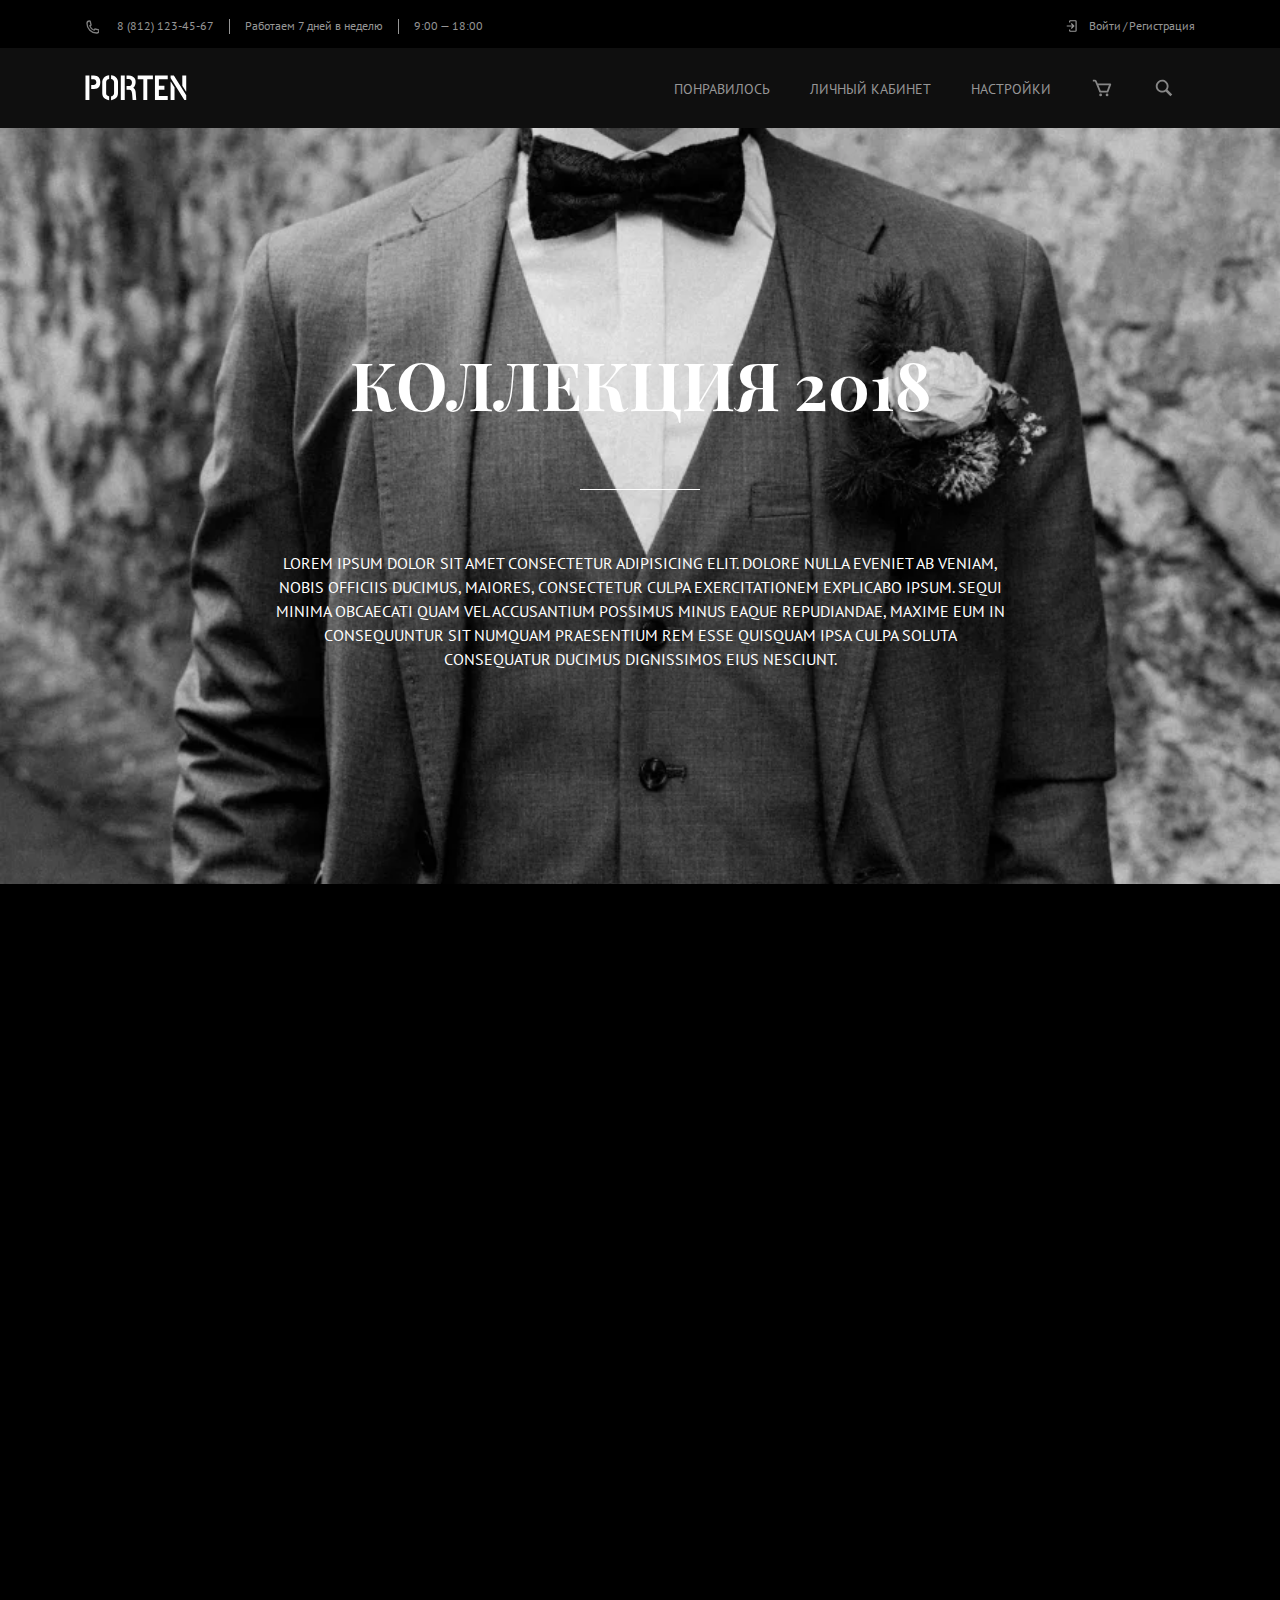
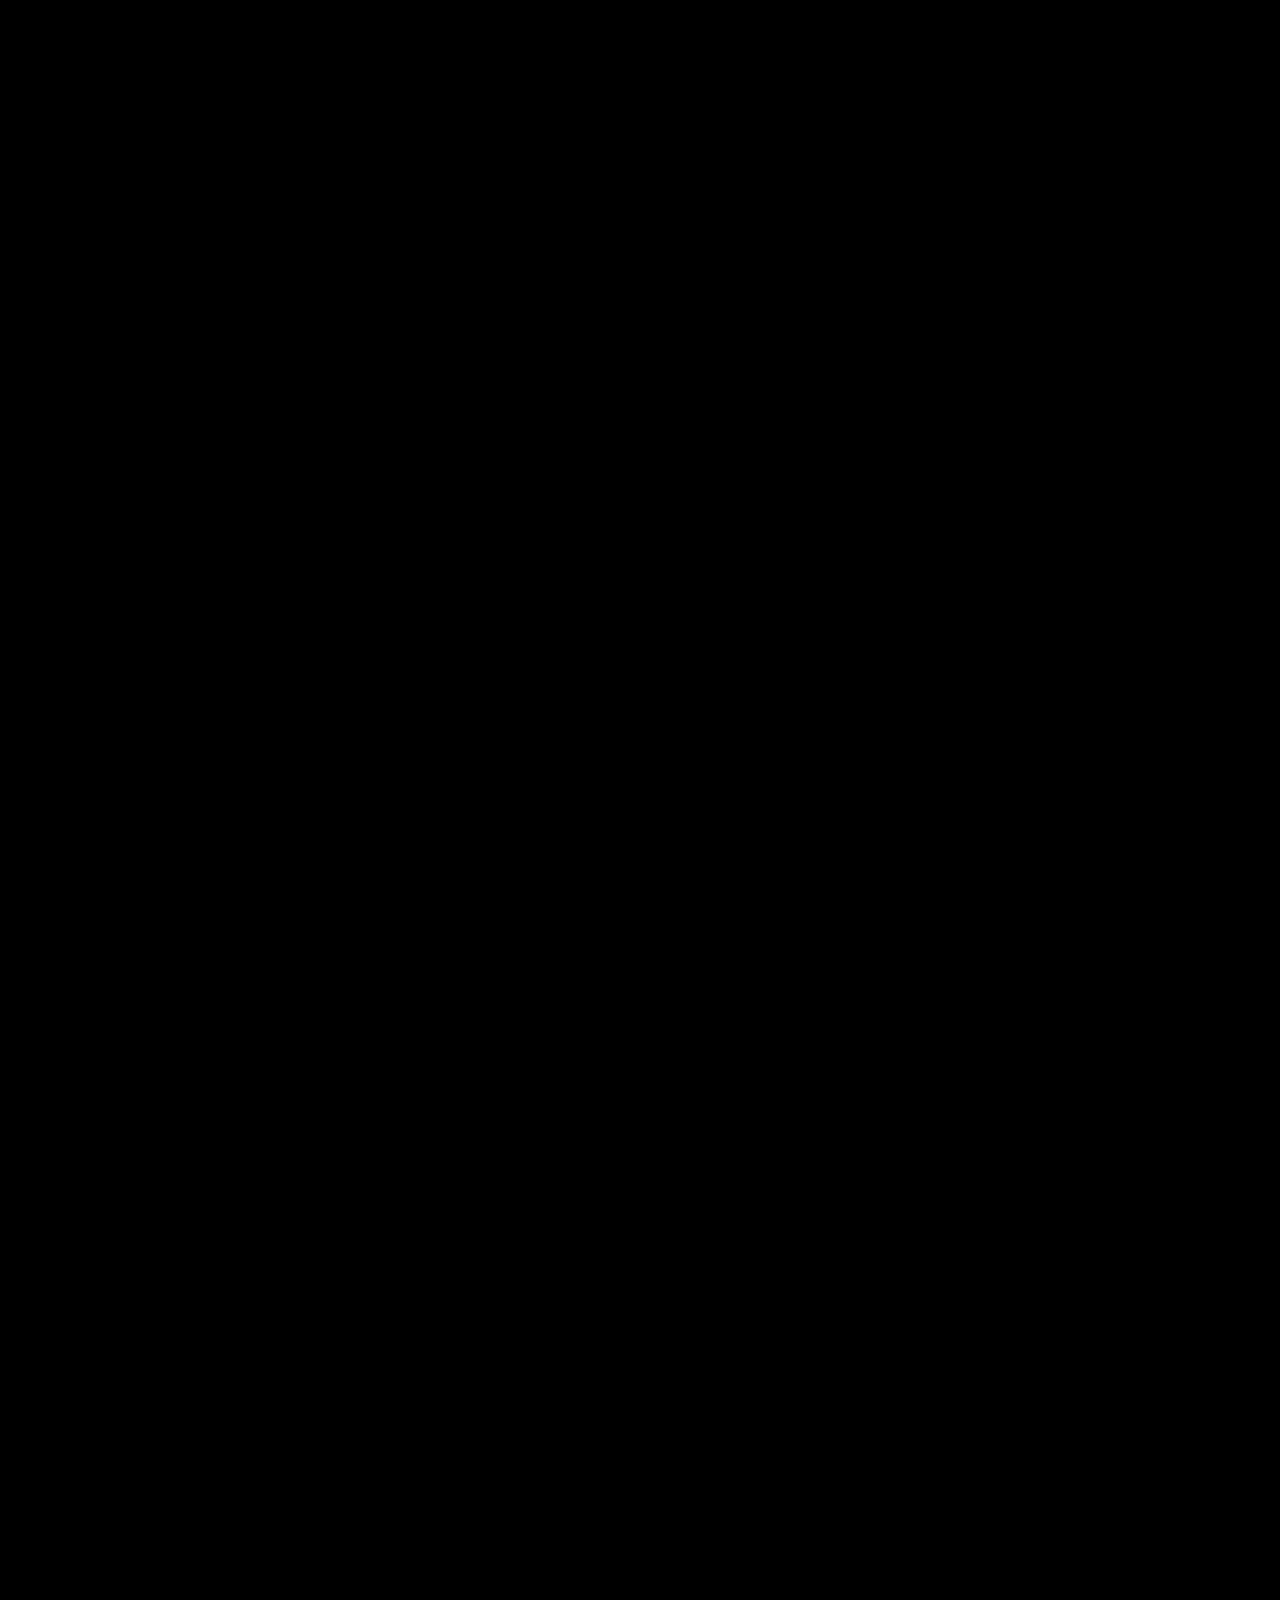
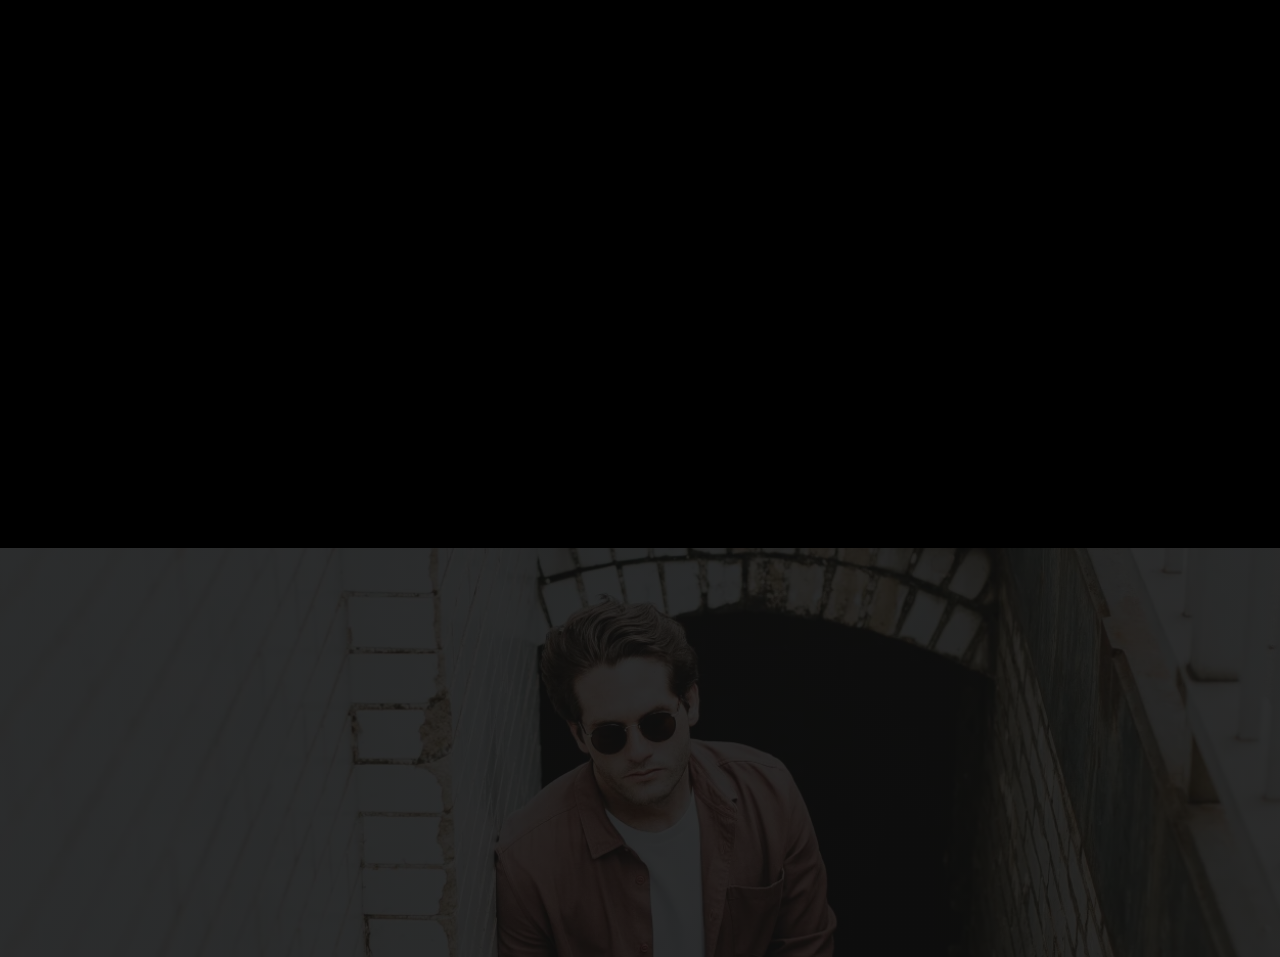
==== commit 58b62900: "Add files via upload" ====
--- a/collection.html
+++ b/collection.html
@@ -4,7 +4,7 @@
 	<title>Коллекция</title> 	<meta charset="UTF-8"> 	<meta name="format-detection" content="telephone=no">-	<link rel="stylesheet" href="css/style.min.css?_v=20210823214004">+	<link rel="stylesheet" href="css/style.min.css?_v=20210824010707"> 	<link rel="shortcut icon" href="favicon.ico"> 	<meta name="robots" content="noindex, nofollow"> 	<meta name="viewport" content="width=device-width, initial-scale=1.0, maximum-scale=1.0, user-scalable=0">@@ -13,7 +13,7 @@
  <body>    <div id="wrapper" class="wrapper">-      <header class="header">+      <header class="header wow fadeInDown" data-wow-duration="0.6s"> 	<div class="header__contact"> 		<div class="contact__container _container"> 			<div class="contact__block">@@ -35,7 +35,7 @@
 		<div class="header__menu menu"> 			<div class="menu__icon"> 				<a href="index.html">-					<picture><source srcset="img/Header/Logo.svg" type="image/webp"><img class="icon__item" src="img/Header/Logo.svg?_v=1629744005014" alt=""></picture>+					<picture><source srcset="img/Header/Logo.svg" type="image/webp"><img class="icon__item" src="img/Header/Logo.svg?_v=1629756427329" alt=""></picture> 				</a> 			</div> 			<div class="mobile__block">@@ -53,7 +53,7 @@
 							8 (812) 123-45-67 						</a></li> -					<li class="menu__item"><a href=""><picture><source srcset="img/icons/bx_bx-cart.svg" type="image/webp"><img src="img/icons/bx_bx-cart.svg?_v=1629744005014" alt="cart"></picture></a></li>+					<li class="menu__item"><a href=""><picture><source srcset="img/icons/bx_bx-cart.svg" type="image/webp"><img src="img/icons/bx_bx-cart.svg?_v=1629756427329" alt="cart"></picture></a></li>  					<li class="open-search__btn menu__item"></li> @@ -73,10 +73,10 @@
  </header>       <main class="page">-         <section  class="fullScreen fullScreen__collection">+         <section class="fullScreen fullScreen__collection">             <div class="_container fullScreen__container ">-               <h1 class="tittle">коллекция 2018</h1>-               <div class="fullScreen__text">+               <h1 class="wow zoomIn tittle">коллекция 2018</h1>+               <div class="wow zoomIn fullScreen__text">                   <p>Lorem ipsum dolor sit amet consectetur adipisicing elit. Dolore nulla eveniet ab veniam, nobis                      officiis ducimus, maiores, consectetur culpa exercitationem explicabo ipsum. Sequi minima obcaecati                      quam vel accusantium possimus minus eaque repudiandae, maxime eum in consequuntur sit numquam@@ -85,10 +85,11 @@
             </div>          </section>          <section class="about-collection">-            <div -               class="about-collection__container _container">-               <h2 class="tittle">Lorem ipsum dolor sit amet</h2>-               <p class="">Lorem ipsum dolor sit amet consectetur adipisicing elit. Sint, cupiditate veniam. Quas eum+            <div class="about-collection__container _container">+               <h2 data-wow-duration="0.6s" class="wow fadeInUp tittle">Lorem ipsum dolor sit amet</h2>+               <p data-wow-duration="0.6s" class="wow fadeInUp">Lorem ipsum dolor sit amet consectetur adipisicing elit.+                  Sint,+                  cupiditate veniam. Quas eum                   maxime                   commodi minima, nostrum adipisci aspernatur nihil quos, totam aliquam animi sint exercitationem amet,                   reprehenderit alias? Quis enim voluptatem earum perferendis vel quia rem amet a, et doloribus tempore@@ -102,57 +103,57 @@
          <section class="collection-product">              <div class=" collection-product__container _container">-               <div  class="slider__block slider">--                  <div class="col__item">-                     <a href="product.html">-                        <div class="img__container ">-                           <picture><source srcset="img/Index/Section__block_1/62051.webp" type="image/webp"><img src="img/Index/Section__block_1/62051.png?_v=1629744005014" alt=""></picture>-                        </div>-                        <h3 class="product__name">Louis XVI ATHOS</h3>-                        <h4 class="product__price">165 000 руб.</h4>-                     </a>-                  </div>-                  <div class="col__item">-                     <a href="product.html">-                        <div class="img__container ">-                           <picture><source srcset="img/Index/Section__block_1/62051.webp" type="image/webp"><img src="img/Index/Section__block_1/62051.png?_v=1629744005014" alt=""></picture>-                        </div>-                        <h3 class="product__name">Louis XVI ATHOS</h3>-                        <h4 class="product__price">165 000 руб.</h4>-                     </a>-                  </div>-                  <div class="col__item">-                     <a href="product.html">-                        <div class="img__container ">-                           <picture><source srcset="img/Index/Section__block_1/62051.webp" type="image/webp"><img src="img/Index/Section__block_1/62051.png?_v=1629744005014" alt=""></picture>-                        </div>-                        <h3 class="product__name">Louis XVI ATHOS</h3>-                        <h4 class="product__price">165 000 руб.</h4>-                     </a>-                  </div>-                  <div class="col__item">-                     <a href="product.html">-                        <div class="img__container ">-                           <picture><source srcset="img/Index/Section__block_1/62051.webp" type="image/webp"><img src="img/Index/Section__block_1/62051.png?_v=1629744005014" alt=""></picture>-                        </div>-                        <h3 class="product__name">Louis XVI ATHOS</h3>-                        <h4 class="product__price">165 000 руб.</h4>-                     </a>-                  </div>-                  <div class="col__item">-                     <a href="product.html">-                        <div class="img__container ">-                           <picture><source srcset="img/Index/Section__block_1/62051.webp" type="image/webp"><img src="img/Index/Section__block_1/62051.png?_v=1629744005014" alt=""></picture>-                        </div>-                        <h3 class="product__name">Louis XVI ATHOS</h3>-                        <h4 class="product__price">165 000 руб.</h4>-                     </a>-                  </div>-                  <div class="col__item">-                     <a href="product.html">-                        <div class="img__container ">-                           <picture><source srcset="img/Index/Section__block_1/62051.webp" type="image/webp"><img src="img/Index/Section__block_1/62051.png?_v=1629744005014" alt=""></picture>+               <div data-wow-duration="0.6s" class="wow fadeInUp slider__block slider">++                  <div class="col__item">+                     <a href="product.html">+                        <div class="img__container ">+                           <picture><source srcset="img/Index/Section__block_1/62051.webp" type="image/webp"><img src="img/Index/Section__block_1/62051.png?_v=1629756427329" alt=""></picture>+                        </div>+                        <h3 class="product__name">Louis XVI ATHOS</h3>+                        <h4 class="product__price">165 000 руб.</h4>+                     </a>+                  </div>+                  <div class="col__item">+                     <a href="product.html">+                        <div class="img__container ">+                           <picture><source srcset="img/Index/Section__block_1/62051.webp" type="image/webp"><img src="img/Index/Section__block_1/62051.png?_v=1629756427329" alt=""></picture>+                        </div>+                        <h3 class="product__name">Louis XVI ATHOS</h3>+                        <h4 class="product__price">165 000 руб.</h4>+                     </a>+                  </div>+                  <div class="col__item">+                     <a href="product.html">+                        <div class="img__container ">+                           <picture><source srcset="img/Index/Section__block_1/62051.webp" type="image/webp"><img src="img/Index/Section__block_1/62051.png?_v=1629756427329" alt=""></picture>+                        </div>+                        <h3 class="product__name">Louis XVI ATHOS</h3>+                        <h4 class="product__price">165 000 руб.</h4>+                     </a>+                  </div>+                  <div class="col__item">+                     <a href="product.html">+                        <div class="img__container ">+                           <picture><source srcset="img/Index/Section__block_1/62051.webp" type="image/webp"><img src="img/Index/Section__block_1/62051.png?_v=1629756427329" alt=""></picture>+                        </div>+                        <h3 class="product__name">Louis XVI ATHOS</h3>+                        <h4 class="product__price">165 000 руб.</h4>+                     </a>+                  </div>+                  <div class="col__item">+                     <a href="product.html">+                        <div class="img__container ">+                           <picture><source srcset="img/Index/Section__block_1/62051.webp" type="image/webp"><img src="img/Index/Section__block_1/62051.png?_v=1629756427329" alt=""></picture>+                        </div>+                        <h3 class="product__name">Louis XVI ATHOS</h3>+                        <h4 class="product__price">165 000 руб.</h4>+                     </a>+                  </div>+                  <div class="col__item">+                     <a href="product.html">+                        <div class="img__container ">+                           <picture><source srcset="img/Index/Section__block_1/62051.webp" type="image/webp"><img src="img/Index/Section__block_1/62051.png?_v=1629756427329" alt=""></picture>                         </div>                         <h3 class="product__name">Louis XVI ATHOS</h3>                         <h4 class="product__price">165 000 руб.</h4>@@ -163,12 +164,12 @@
            </section>-         <section class="_scr-item fullScreen_1 _container ">+         <section data-wow-duration="1s" class="wow fadeInUp  fullScreen_1 _container ">            </section>          <section class="about-collection">-            <div class="_scr-item about-collection__container _container">+            <div data-wow-duration="0.6s" class="wow fadeInUp  about-collection__container _container">                <h2 class="tittle">Lorem ipsum dolor, sit amet</h2>                <p class="">Lorem ipsum dolor, sit amet consectetur adipisicing elit. Illum voluptatem dignissimos, fugit                   cupiditate qui earum beatae suscipit aspernatur accusantium deleniti aliquam ratione fuga nobis@@ -182,30 +183,30 @@
           </section>          <section class="gallery">-            <h2 class="_scr-item tittle">Галерея</h2>+            <h2 data-wow-duration="0.6s" class="wow fadeInUp  tittle">Галерея</h2>             <div class=" gallery-container _container">-               <div class="slider__block gallery-block _scr-item _gallery slider">+               <div data-wow-duration="0.6s" class="slider__block gallery-block wow fadeInUp _gallery slider">                   <a href="img/Collection-2018/Gallery/Gallery_1.png" class="gallery-block__item">-                     <picture><source srcset="img/Collection-2018/Gallery/Gallery_1.webp" type="image/webp"><img src="img/Collection-2018/Gallery/Gallery_1.png?_v=1629744005014" alt=""></picture>+                     <picture><source srcset="img/Collection-2018/Gallery/Gallery_1.webp" type="image/webp"><img src="img/Collection-2018/Gallery/Gallery_1.png?_v=1629756427329" alt=""></picture>                   </a>                   <a href="img/Collection-2018/Gallery/Gallery_2.png" class="gallery-block__item">-                     <picture><source srcset="img/Collection-2018/Gallery/Gallery_2.webp" type="image/webp"><img src="img/Collection-2018/Gallery/Gallery_2.png?_v=1629744005014" alt=""></picture>+                     <picture><source srcset="img/Collection-2018/Gallery/Gallery_2.webp" type="image/webp"><img src="img/Collection-2018/Gallery/Gallery_2.png?_v=1629756427329" alt=""></picture>                   </a>                   <a href="img/Collection-2018/Gallery/Gallery_3.png" class="gallery-block__item">-                     <picture><source srcset="img/Collection-2018/Gallery/Gallery_3.webp" type="image/webp"><img src="img/Collection-2018/Gallery/Gallery_3.png?_v=1629744005014" alt=""></picture>+                     <picture><source srcset="img/Collection-2018/Gallery/Gallery_3.webp" type="image/webp"><img src="img/Collection-2018/Gallery/Gallery_3.png?_v=1629756427329" alt=""></picture>                   </a>                   <a href="img/Collection-2018/Gallery/Gallery_4.png" class="gallery-block__item">-                     <picture><source srcset="img/Collection-2018/Gallery/Gallery_4.webp" type="image/webp"><img src="img/Collection-2018/Gallery/Gallery_4.png?_v=1629744005014" alt=""></picture>+                     <picture><source srcset="img/Collection-2018/Gallery/Gallery_4.webp" type="image/webp"><img src="img/Collection-2018/Gallery/Gallery_4.png?_v=1629756427329" alt=""></picture>                   </a>                   <a href="img/Collection-2018/Gallery/Gallery_5.png" class="gallery-block__item">-                     <picture><source srcset="img/Collection-2018/Gallery/Gallery_5.webp" type="image/webp"><img src="img/Collection-2018/Gallery/Gallery_5.png?_v=1629744005014" alt=""></picture>+                     <picture><source srcset="img/Collection-2018/Gallery/Gallery_5.webp" type="image/webp"><img src="img/Collection-2018/Gallery/Gallery_5.png?_v=1629756427329" alt=""></picture>                   </a>                </div>             </div>          </section>       </main>       <footer class="footer">-	<div class=" _scr-item footer__container col__container _container">+	<div class=" wow fadeInUp  footer__container col__container _container"> 		<div class=" footer__items footer__about"> 			<h3 id="footerSpoiler-btn_1" class=" footer__tittle">О магазине</h3> 			<p id="spoilers__disable">Lorem ipsum dolor sit amet, consectetur adipiscing elit. Mi semper viverra nunc@@ -269,8 +270,8 @@
 	</div> </div> -   <script src="js/vendors.min.js?_v=20210823214005"></script>-<script src="js/app.min.js?_v=20210823214005"></script>+   <script src="js/vendors.min.js?_v=20210824010707"></script>+<script src="js/app.min.js?_v=20210824010707"></script> </body>  </html>--- a/css/style.min.css
+++ b/css/style.min.css
@@ -1 +1,7 @@
-@charset "UTF-8";@font-face{font-family:PlayfairDisplay;font-display:swap;src:url(../fonts/PlayfairDisplay-Bold.woff2) format("woff2"),url(../fonts/PlayfairDisplay-Bold.woff) format("woff");font-weight:700;font-style:normal}@font-face{font-family:PlayfairDisplay;font-display:swap;src:url(../fonts/PlayfairDisplay-Regular.woff2) format("woff2"),url(../fonts/PlayfairDisplay-Regular.woff) format("woff");font-weight:400;font-style:normal}@font-face{font-family:PTSans;font-display:swap;src:url(../fonts/PTSans-Bold.woff2) format("woff2"),url(../fonts/PTSans-Bold.woff) format("woff");font-weight:700;font-style:normal}@font-face{font-family:PTSans;font-display:swap;src:url(../fonts/PTSans-Regular.woff2) format("woff2"),url(../fonts/PTSans-Regular.woff) format("woff");font-weight:400;font-style:normal}*{padding:0;margin:0;border:0}*,:after,:before{-webkit-box-sizing:border-box;box-sizing:border-box}aside,footer,header,nav,section{display:block}html{font-size:18px}body,html{height:100%;min-width:320px}body{line-height:1;font-family:PlayfairDisplay;-ms-text-size-adjust:100%;-moz-text-size-adjust:100%;-webkit-text-size-adjust:100%}button,input,textarea{font-family:PlayfairDisplay;font-size:inherit}input::-ms-clear{display:none}button{cursor:pointer;background-color:inherit}button::-moz-focus-inner{padding:0;border:0}a,a:visited{text-decoration:none}a:hover{text-decoration:none}ul li{list-style:none}img{vertical-align:top}h1,h2,h3,h4,h5,h6{font-weight:inherit;font-size:inherit}body{color:#fff;background-color:#000}body._lock{overflow:hidden}.wrapper{width:100%;min-height:100%;overflow:hidden;display:-webkit-box;display:-ms-flexbox;display:flex;-webkit-box-orient:vertical;-webkit-box-direction:normal;-ms-flex-direction:column;flex-direction:column}._container{max-width:1110px;margin:0 auto}.button{display:-webkit-inline-box;display:-ms-inline-flexbox;display:inline-flex;padding:0 0}.button._fw{width:100%}.select{position:relative}.select__item{position:relative}.select__title{color:#000;border:1px solid #d9d9d9;background-color:#fff;cursor:pointer;border-radius:4px}.select__value{display:-webkit-box;display:-ms-flexbox;display:flex;font-size:14px;height:30px;padding:0 15px;-webkit-box-align:center;-ms-flex-align:center;align-items:center;-webkit-box-pack:justify;-ms-flex-pack:justify;justify-content:space-between;-webkit-box-orient:horizontal;-webkit-box-direction:reverse;-ms-flex-direction:row-reverse;flex-direction:row-reverse}.select__value span{height:1em;overflow:hidden;display:-webkit-box;-webkit-line-clamp:1;-webkit-box-orient:vertical}.select__value:before{content:"";display:inline-block;-webkit-transition:all .3s ease 0s;-o-transition:all .3s ease 0s;transition:all .3s ease 0s;width:11px;height:7px;background:url(../img/icons/select.svg) center/100% no-repeat}.select__input{width:100%;background-color:transparent;height:100%}.select__options{color:#000;position:absolute;top:29px;border-radius:0 0 4px 4px;min-width:100%;left:0;background-color:#fff;border-top:0;border:1px solid #d9d9d9;border-top:0;font-size:14px;padding:10px 0 5px 0}.select__option{cursor:pointer;padding:5px 15px;margin:0}.select._active{z-index:5}.select._active .select__value:before{-webkit-transform:rotate(-180deg);-ms-transform:rotate(-180deg);transform:rotate(-180deg)}.select._active .select__options{display:block}input[type=email],input[type=tel],input[type=text],textarea{-webkit-appearance:none;-moz-appearance:none;appearance:none}input[type=email]:focus,input[type=tel]:focus,input[type=text]:focus,textarea:focus{outline:0}.input{border-radius:0!important;width:100%;display:block;padding:0 20px}textarea.input{resize:none;padding:0 0}.checkbox{position:relative}.checkbox__input{position:absolute;width:0;height:0;opacity:0;visibility:hidden}.checkbox__input:checked+.checkbox__text:before{background:#fff url(../img/icons/check.svg) center no-repeat}.checkbox__text{display:-webkit-inline-box;display:-ms-inline-flexbox;display:inline-flex;-webkit-box-align:center;-ms-flex-align:center;align-items:center;position:relative;font-size:16px;color:#fff;letter-spacing:-.3px;line-height:calc(20 / 16);cursor:pointer}.checkbox__text:before{content:"";-ms-flex-item-align:start;align-self:flex-start;margin:0 14px 0 0;-webkit-box-flex:0;-ms-flex:0 0 20px;flex:0 0 20px;left:0;top:0;width:20px;height:18px;background:#fff;border:1px solid #a7a9ac}.checkbox a{color:#fff;text-decoration:underline}.checkbox._error .checkbox__text:before{border:1px solid #ee1212}.options{display:-webkit-box;display:-ms-flexbox;display:flex;-webkit-box-orient:vertical;-webkit-box-direction:normal;-ms-flex-direction:column;flex-direction:column;-webkit-box-align:start;-ms-flex-align:start;align-items:flex-start}.options__item{position:relative;cursor:pointer}.options__input{position:absolute;width:0;height:0;opacity:0;left:0;top:0;visibility:hidden}.options__input:checked+.options__text:after{-webkit-transform:scale(1);-ms-transform:scale(1);transform:scale(1)}.options__text{display:-webkit-inline-box;display:-ms-inline-flexbox;display:inline-flex;-webkit-box-align:center;-ms-flex-align:center;align-items:center;position:relative;font-size:16px;color:#fff;letter-spacing:-.3px;line-height:calc(20 / 16)}.options__text:before{content:"";-ms-flex-item-align:start;align-self:flex-start;margin:0 14px 0 0;-webkit-box-flex:0;-ms-flex:0 0 20px;flex:0 0 20px;left:0;top:0;border-radius:50%;width:20px;height:18px;background:#fff;border:1px solid #a7a9ac}.options__text:after{content:"";-webkit-transition:all .3s ease 0s;-o-transition:all .3s ease 0s;transition:all .3s ease 0s;-webkit-transform:scale(0);-ms-transform:scale(0);transform:scale(0);width:10px;height:10px;border-radius:50%;background-color:#77243a;position:absolute;left:5px;top:4px}.rating{display:-webkit-box;display:-ms-flexbox;display:flex;-webkit-box-align:end;-ms-flex-align:end;align-items:flex-end;font-size:40px;line-height:.75;-webkit-transition:opacity .3s ease 0s;-o-transition:opacity .3s ease 0s;transition:opacity .3s ease 0s}.rating.rating_sending{opacity:.2}.rating.rating_set .rating__active,.rating.rating_set .rating__item{cursor:pointer}.rating__body{position:relative}.rating__body::before{content:"★★★★★";display:block}.rating__active{position:absolute;width:0%;height:100%;top:0;left:0;overflow:hidden}.rating__active::before{content:"★★★★★";position:absolute;width:100%;height:100%;top:0;left:0;color:#ffd300}.rating__items{display:-webkit-box;display:-ms-flexbox;display:flex;position:absolute;width:100%;height:100%;top:0;left:0}.rating__item{-webkit-box-flex:0;-ms-flex:0 0 20%;flex:0 0 20%;height:100%;opacity:0}.rating__value{font-size:50%;line-height:1;padding:0 0 0 10px}.quantity{width:88px;height:40px;display:-webkit-box;display:-ms-flexbox;display:flex;border:1px solid rgba(166,166,166,.45)}.quantity__button{-webkit-box-flex:0;-ms-flex:0 0 30px;flex:0 0 30px;position:relative;cursor:pointer}.quantity__button::after,.quantity__button::before{content:"";position:absolute;top:50%;left:50%;-webkit-transition:all .3s ease 0s;-o-transition:all .3s ease 0s;transition:all .3s ease 0s;margin:0 0 0 -4.5px;background-color:#a6a6a6;width:9px;height:1px}.quantity__button_plus::before{-webkit-transform:rotate(-90deg);-ms-transform:rotate(-90deg);transform:rotate(-90deg)}.quantity__input{-webkit-box-flex:1;-ms-flex:1 1 auto;flex:1 1 auto}.quantity__input input{height:100%;color:#a6a6a6;font-size:12px;width:100%;text-align:center}.row:after{display:block;content:"";clear:both}.rub:after{content:"₽"}ol.counter{list-style-type:none;counter-reset:item}ol.counter li{position:relative;padding:0 0 0 45px}ol.counter li:before{counter-increment:item;content:counter(item);position:absolute;left:0;top:0;color:#818181;font-size:14px;font-weight:700;text-align:center;line-height:26px;border-radius:50%;width:28px;height:28px;border:1px solid #4274bb}.ellipsis{display:block;overflow:hidden;width:100%;white-space:nowrap;-o-text-overflow:ellipsis;text-overflow:ellipsis}.es{overflow:hidden;white-space:nowrap;-o-text-overflow:ellipsis;text-overflow:ellipsis}.table{display:table;font-size:0;width:100%}.trow{display:table-row}.cell{display:table-cell}.cell.full{width:100%}._ibg{position:relative}._ibg img{position:absolute;width:100%;height:100%;top:0;left:0;-o-object-fit:cover;object-fit:cover}body.ie ._ibg{background-position:center;background-size:cover;background-repeat:no-repeat}body.ie ._ibg img{width:0;height:0;opacity:0;visibility:hidden}._video{position:relative;overflow:hidden;height:0;padding-bottom:56.25%}._video embed,._video iframe,._video object,._video video{position:absolute;top:0;left:0;width:100%;height:100%}.videobg embed,.videobg iframe,.videobg object,.videobg video{position:fixed;top:50%;left:50%;min-width:100%;min-height:100%;width:auto;height:auto;z-index:-100;-webkit-transform:translateX(-50%) translateY(-50%);-ms-transform:translateX(-50%) translateY(-50%);transform:translateX(-50%) translateY(-50%);background-size:cover}._more-content{-webkit-transition:all .3s ease 0s;-o-transition:all .3s ease 0s;transition:all .3s ease 0s;overflow:hidden}._more-link{cursor:pointer}._more-link span{font-style:normal}._more-link span:first-child{display:block}._more-link span:last-child{display:none}._more-link._active span{font-style:normal}._more-link._active span:first-child{display:none}._more-link._active span:last-child{display:block}#map{background:url(../img/icons/loading.gif) center/50px no-repeat}._swiper{overflow:hidden}._swiper .swiper-wrapper{width:100%;height:100%;-webkit-box-sizing:content-box;box-sizing:content-box;display:-webkit-box;display:-ms-flexbox;display:flex;position:relative}._swiper.swiper-container-vertical .swiper-wrapper{-webkit-box-orient:vertical;-webkit-box-direction:normal;-ms-flex-direction:column;flex-direction:column}._swiper.swiper-container-autoheight .swiper-wrapper{-webkit-box-align:start;-ms-flex-align:start;align-items:flex-start}.swiper-container-initialized .swiper-slide{-ms-flex-negative:0;flex-shrink:0}.swiper-container-android .swiper-slide,.swiper-container-android .swiper-wrapper{-webkit-transform:translate3d(0,0,0);transform:translate3d(0,0,0)}.swiper-button-lock{display:none!important}._tabs-block{display:none}._tabs-block._active{display:block}.mirror{-webkit-transform:scale(-1,1);-ms-transform:scale(-1,1);transform:scale(-1,1)}.nicescroll-rails{z-index:1000!important}._custom-scroll{position:fixed;right:0;top:0;width:3px;height:100%;z-index:1000}._custom-scroll__line{background-color:rgba(0,0,0,.5);border-radius:3px 0 0 3px;position:relative;left:0;top:0;width:100%}.lg-actions .lg-next,.lg-actions .lg-prev{background-color:rgba(0,0,0,.45);border-radius:2px;color:#999;cursor:pointer;display:block;margin-top:-10px;position:absolute;display:block;width:20px;height:36px;top:50%;-webkit-transform:translate(0,-50%);-ms-transform:translate(0,-50%);transform:translate(0,-50%);z-index:1080}.lg-actions .lg-next.disabled,.lg-actions .lg-prev.disabled{pointer-events:none;opacity:.5}.lg-actions .lg-next:hover,.lg-actions .lg-prev:hover{color:#fff}.lg-actions .lg-next{right:20px;background:url(../img/icons/p-right.svg) 0 0/100% no-repeat}.lg-actions .lg-prev{left:20px;background:url(../img/icons/p-left.svg) 0 0/100% no-repeat}@-webkit-keyframes lg-right-end{0%{left:0}50%{left:-30px}100%{left:0}}@keyframes lg-right-end{0%{left:0}50%{left:-30px}100%{left:0}}@-webkit-keyframes lg-left-end{0%{left:0}50%{left:30px}100%{left:0}}@keyframes lg-left-end{0%{left:0}50%{left:30px}100%{left:0}}.lg-outer.lg-right-end .lg-object{-webkit-animation:lg-right-end .3s;animation:lg-right-end .3s;position:relative}.lg-outer.lg-left-end .lg-object{-webkit-animation:lg-left-end .3s;animation:lg-left-end .3s;position:relative}.lg-toolbar{z-index:1082;left:0;position:absolute;top:0;width:100%;background-color:rgba(0,0,0,.45)}.lg-toolbar .lg-icon{color:#999;cursor:pointer;float:right;font-size:24px;height:47px;line-height:27px;padding:10px 0;text-align:center;width:50px;text-decoration:none!important;outline:medium none;-webkit-transition:color .2s linear;-o-transition:color .2s linear;transition:color .2s linear}.lg-toolbar .lg-icon:hover{color:#fff}.lg-toolbar .lg-close{background:url(../img/icons/close.svg) center no-repeat}.lg-toolbar .lg-download{display:none}.lg-sub-html{background-color:rgba(0,0,0,.45);bottom:0;color:#eee;font-size:16px;left:0;padding:10px 40px;position:fixed;right:0;text-align:center;z-index:1080}.lg-sub-html h4{margin:0;font-size:13px;font-weight:700}.lg-sub-html p{font-size:12px;margin:5px 0 0}#lg-counter{color:#999;display:inline-block;font-size:16px;padding-left:20px;padding-top:12px;vertical-align:middle}.lg-next,.lg-prev,.lg-toolbar{opacity:1;-webkit-transition:-webkit-transform .35s cubic-bezier(0,0,.25,1) 0s,opacity .35s cubic-bezier(0,0,.25,1) 0s,color .2s linear;-o-transition:-o-transform .35s cubic-bezier(0,0,.25,1) 0s,opacity .35s cubic-bezier(0,0,.25,1) 0s,color .2s linear;-webkit-transition:opacity .35s cubic-bezier(0,0,.25,1) 0s,color .2s linear,-webkit-transform .35s cubic-bezier(0,0,.25,1) 0s;transition:opacity .35s cubic-bezier(0,0,.25,1) 0s,color .2s linear,-webkit-transform .35s cubic-bezier(0,0,.25,1) 0s;-o-transition:transform .35s cubic-bezier(0,0,.25,1) 0s,opacity .35s cubic-bezier(0,0,.25,1) 0s,color .2s linear;transition:transform .35s cubic-bezier(0,0,.25,1) 0s,opacity .35s cubic-bezier(0,0,.25,1) 0s,color .2s linear;transition:transform .35s cubic-bezier(0,0,.25,1) 0s,opacity .35s cubic-bezier(0,0,.25,1) 0s,color .2s linear,-webkit-transform .35s cubic-bezier(0,0,.25,1) 0s}.lg-hide-items .lg-prev{opacity:0;-webkit-transform:translate3d(-10px,0,0);transform:translate3d(-10px,0,0)}.lg-hide-items .lg-next{opacity:0;-webkit-transform:translate3d(10px,0,0);transform:translate3d(10px,0,0)}.lg-hide-items .lg-toolbar{opacity:0;-webkit-transform:translate3d(0,-10px,0);transform:translate3d(0,-10px,0)}body:not(.lg-from-hash) .lg-outer.lg-start-zoom .lg-object{-webkit-transform:scale3d(.5,.5,.5);transform:scale3d(.5,.5,.5);opacity:0;-webkit-transition:-webkit-transform 250ms cubic-bezier(0,0,.25,1) 0s,opacity 250ms cubic-bezier(0,0,.25,1)!important;-o-transition:-o-transform 250ms cubic-bezier(0,0,.25,1) 0s,opacity 250ms cubic-bezier(0,0,.25,1)!important;-webkit-transition:opacity 250ms cubic-bezier(0,0,.25,1),-webkit-transform 250ms cubic-bezier(0,0,.25,1) 0s!important;transition:opacity 250ms cubic-bezier(0,0,.25,1),-webkit-transform 250ms cubic-bezier(0,0,.25,1) 0s!important;-o-transition:transform 250ms cubic-bezier(0,0,.25,1) 0s,opacity 250ms cubic-bezier(0,0,.25,1)!important;transition:transform 250ms cubic-bezier(0,0,.25,1) 0s,opacity 250ms cubic-bezier(0,0,.25,1)!important;transition:transform 250ms cubic-bezier(0,0,.25,1) 0s,opacity 250ms cubic-bezier(0,0,.25,1),-webkit-transform 250ms cubic-bezier(0,0,.25,1) 0s!important;-webkit-transform-origin:50% 50%;-ms-transform-origin:50% 50%;transform-origin:50% 50%}body:not(.lg-from-hash) .lg-outer.lg-start-zoom .lg-item.lg-complete .lg-object{-webkit-transform:scale3d(1,1,1);transform:scale3d(1,1,1);opacity:1}.lg-outer .lg-thumb-outer{background-color:#0d0a0a;bottom:0;position:absolute;width:100%;z-index:1080;max-height:350px;-webkit-transform:translate3d(0,100%,0);transform:translate3d(0,100%,0);-webkit-transition:-webkit-transform .25s cubic-bezier(0,0,.25,1) 0s;-o-transition:-o-transform .25s cubic-bezier(0,0,.25,1) 0s;transition:-webkit-transform .25s cubic-bezier(0,0,.25,1) 0s;-o-transition:transform .25s cubic-bezier(0,0,.25,1) 0s;transition:transform .25s cubic-bezier(0,0,.25,1) 0s;transition:transform .25s cubic-bezier(0,0,.25,1) 0s,-webkit-transform .25s cubic-bezier(0,0,.25,1) 0s}.lg-outer .lg-thumb-outer.lg-grab .lg-thumb-item{cursor:-webkit-grab;cursor:-o-grab;cursor:-ms-grab;cursor:grab}.lg-outer .lg-thumb-outer.lg-grabbing .lg-thumb-item{cursor:move;cursor:-webkit-grabbing;cursor:-o-grabbing;cursor:-ms-grabbing;cursor:grabbing}.lg-outer .lg-thumb-outer.lg-dragging .lg-thumb{-webkit-transition-duration:0s!important;-o-transition-duration:0s!important;transition-duration:0s!important}.lg-outer.lg-thumb-open .lg-thumb-outer{-webkit-transform:translate3d(0,0,0);transform:translate3d(0,0,0)}.lg-outer .lg-thumb{padding:10px 0;height:100%;margin-bottom:-5px}.lg-outer .lg-thumb-item{border-radius:5px;cursor:pointer;float:left;overflow:hidden;height:100%;border:2px solid #fff;border-radius:4px;margin-bottom:5px}.lg-outer .lg-thumb-item.active,.lg-outer .lg-thumb-item:hover{border-color:#a90707}.lg-outer .lg-thumb-item img{width:100%;height:100%;-o-object-fit:cover;object-fit:cover}.lg-outer.lg-has-thumb .lg-item{padding-bottom:120px}.lg-outer.lg-can-toggle .lg-item{padding-bottom:0}.lg-outer.lg-pull-caption-up .lg-sub-html{-webkit-transition:bottom .25s ease;-o-transition:bottom .25s ease;transition:bottom .25s ease}.lg-outer.lg-pull-caption-up.lg-thumb-open .lg-sub-html{bottom:100px}.lg-outer .lg-toggle-thumb{background-color:#0d0a0a;border-radius:2px 2px 0 0;color:#999;cursor:pointer;font-size:24px;height:39px;line-height:27px;padding:5px 0;position:absolute;right:20px;text-align:center;top:-39px;width:50px}.lg-outer .lg-toggle-thumb:after{content:""}.lg-outer .lg-toggle-thumb:hover{color:#fff}.lg-outer .lg-video-cont{display:inline-block;vertical-align:middle;max-width:1140px;max-height:100%;width:100%;padding:0 5px}.lg-outer .lg-video{width:100%;height:0;padding-bottom:56.25%;overflow:hidden;position:relative}.lg-outer .lg-video .lg-object{display:inline-block;position:absolute;top:0;left:0;width:100%!important;height:100%!important}.lg-outer .lg-video .lg-video-play{width:84px;height:59px;position:absolute;left:50%;top:50%;margin-left:-42px;margin-top:-30px;z-index:1080;cursor:pointer}._no-webp .lg-outer .lg-has-vimeo .lg-video-play{background:url(../img/vimeo-play.png) no-repeat scroll 0 0 transparent}._no-webp .lg-outer .lg-has-vimeo:hover .lg-video-play{background:url(../img/vimeo-play.png) no-repeat scroll 0 -58px transparent}._no-webp .lg-outer .lg-has-html5 .lg-video-play{background:transparent url(../img/video-play.png) no-repeat scroll 0 0}.lg-outer .lg-has-html5 .lg-video-play{height:64px;margin-left:-32px;margin-top:-32px;width:64px;opacity:.8}.lg-outer .lg-has-html5:hover .lg-video-play{opacity:1}._no-webp .lg-outer .lg-has-youtube .lg-video-play{background:url(../img/youtube-play.png) no-repeat scroll 0 0 transparent}._no-webp .lg-outer .lg-has-youtube:hover .lg-video-play{background:url(../img/youtube-play.png) no-repeat scroll 0 -60px transparent}.lg-outer .lg-video-object{width:100%!important;height:100%!important;position:absolute;top:0;left:0}.lg-outer .lg-has-video .lg-video-object{visibility:hidden}.lg-outer .lg-has-video.lg-video-playing .lg-object,.lg-outer .lg-has-video.lg-video-playing .lg-video-play{display:none}.lg-outer .lg-has-video.lg-video-playing .lg-video-object{visibility:visible}.lg-progress-bar{background-color:#333;height:5px;left:0;position:absolute;top:0;width:100%;z-index:1083;opacity:0;-webkit-transition:opacity 80ms ease 0s;-o-transition:opacity 80ms ease 0s;transition:opacity 80ms ease 0s}.lg-progress-bar .lg-progress{background-color:#a90707;height:5px;width:0}.lg-progress-bar.lg-start .lg-progress{width:100%}.lg-show-autoplay .lg-progress-bar{opacity:1}.lg-autoplay-button:after{content:""}.lg-show-autoplay .lg-autoplay-button:after{content:""}.lg-outer.lg-css3.lg-zoom-dragging .lg-item.lg-complete.lg-zoomable .lg-image,.lg-outer.lg-css3.lg-zoom-dragging .lg-item.lg-complete.lg-zoomable .lg-img-wrap{-webkit-transition-duration:0s;-o-transition-duration:0s;transition-duration:0s}.lg-outer.lg-use-transition-for-zoom .lg-item.lg-complete.lg-zoomable .lg-img-wrap{-webkit-transition:-webkit-transform .3s cubic-bezier(0,0,.25,1) 0s;-o-transition:-o-transform .3s cubic-bezier(0,0,.25,1) 0s;transition:-webkit-transform .3s cubic-bezier(0,0,.25,1) 0s;-o-transition:transform .3s cubic-bezier(0,0,.25,1) 0s;transition:transform .3s cubic-bezier(0,0,.25,1) 0s;transition:transform .3s cubic-bezier(0,0,.25,1) 0s,-webkit-transform .3s cubic-bezier(0,0,.25,1) 0s}.lg-outer.lg-use-left-for-zoom .lg-item.lg-complete.lg-zoomable .lg-img-wrap{-webkit-transition:left .3s cubic-bezier(0,0,.25,1) 0s,top .3s cubic-bezier(0,0,.25,1) 0s;-o-transition:left .3s cubic-bezier(0,0,.25,1) 0s,top .3s cubic-bezier(0,0,.25,1) 0s;transition:left .3s cubic-bezier(0,0,.25,1) 0s,top .3s cubic-bezier(0,0,.25,1) 0s}.lg-outer .lg-item.lg-complete.lg-zoomable .lg-img-wrap{-webkit-transform:translate3d(0,0,0);transform:translate3d(0,0,0);-webkit-backface-visibility:hidden;backface-visibility:hidden}.lg-outer .lg-item.lg-complete.lg-zoomable .lg-image{-webkit-transform:scale3d(1,1,1);transform:scale3d(1,1,1);-webkit-transition:-webkit-transform .3s cubic-bezier(0,0,.25,1) 0s,opacity .15s!important;-o-transition:-o-transform .3s cubic-bezier(0,0,.25,1) 0s,opacity .15s!important;-webkit-transition:opacity .15s,-webkit-transform .3s cubic-bezier(0,0,.25,1) 0s!important;transition:opacity .15s,-webkit-transform .3s cubic-bezier(0,0,.25,1) 0s!important;-o-transition:transform .3s cubic-bezier(0,0,.25,1) 0s,opacity .15s!important;transition:transform .3s cubic-bezier(0,0,.25,1) 0s,opacity .15s!important;transition:transform .3s cubic-bezier(0,0,.25,1) 0s,opacity .15s,-webkit-transform .3s cubic-bezier(0,0,.25,1) 0s!important;-webkit-transform-origin:0 0;-ms-transform-origin:0 0;transform-origin:0 0;-webkit-backface-visibility:hidden;backface-visibility:hidden}#lg-zoom-in:after{content:""}#lg-actual-size{font-size:20px}#lg-actual-size:after{content:""}#lg-zoom-out{opacity:.5;pointer-events:none}#lg-zoom-out:after{content:""}.lg-zoomed #lg-zoom-out{opacity:1;pointer-events:auto}.lg-outer .lg-pager-outer{bottom:60px;left:0;position:absolute;right:0;text-align:center;z-index:1080;height:10px}.lg-outer .lg-pager-outer.lg-pager-hover .lg-pager-cont{overflow:visible}.lg-outer .lg-pager-cont{cursor:pointer;display:inline-block;overflow:hidden;position:relative;vertical-align:top;margin:0 5px}.lg-outer .lg-pager-cont:hover .lg-pager-thumb-cont{opacity:1;-webkit-transform:translate3d(0,0,0);transform:translate3d(0,0,0)}.lg-outer .lg-pager-cont.lg-pager-active .lg-pager{-webkit-box-shadow:0 0 0 2px #fff inset;box-shadow:0 0 0 2px #fff inset}.lg-outer .lg-pager-thumb-cont{background-color:#fff;color:#fff;bottom:100%;height:83px;left:0;margin-bottom:20px;margin-left:-60px;opacity:0;padding:5px;position:absolute;width:120px;border-radius:3px;-webkit-transition:opacity .15s ease 0s,-webkit-transform .15s ease 0s;-o-transition:opacity .15s ease 0s,-o-transform .15s ease 0s;transition:opacity .15s ease 0s,-webkit-transform .15s ease 0s;-o-transition:opacity .15s ease 0s,transform .15s ease 0s;transition:opacity .15s ease 0s,transform .15s ease 0s;transition:opacity .15s ease 0s,transform .15s ease 0s,-webkit-transform .15s ease 0s;-webkit-transform:translate3d(0,5px,0);transform:translate3d(0,5px,0)}.lg-outer .lg-pager-thumb-cont img{width:100%;height:100%}.lg-outer .lg-pager{background-color:rgba(255,255,255,.5);border-radius:50%;-webkit-box-shadow:0 0 0 8px rgba(255,255,255,.7) inset;box-shadow:0 0 0 8px rgba(255,255,255,.7) inset;display:block;height:12px;-webkit-transition:box-shadow .3s ease 0s;-o-transition:box-shadow .3s ease 0s;-webkit-transition:-webkit-box-shadow .3s ease 0s;transition:-webkit-box-shadow .3s ease 0s;transition:box-shadow .3s ease 0s;transition:box-shadow .3s ease 0s,-webkit-box-shadow .3s ease 0s;width:12px}.lg-outer .lg-pager:focus,.lg-outer .lg-pager:hover{-webkit-box-shadow:0 0 0 8px #fff inset;box-shadow:0 0 0 8px #fff inset}.lg-outer .lg-caret{border-left:10px solid transparent;border-right:10px solid transparent;border-top:10px dashed;bottom:-10px;display:inline-block;height:0;left:50%;margin-left:-5px;position:absolute;vertical-align:middle;width:0}.lg-fullscreen:after{content:""}.lg-fullscreen-on .lg-fullscreen:after{content:""}.lg-outer #lg-dropdown-overlay{background-color:rgba(0,0,0,.25);bottom:0;cursor:default;left:0;position:fixed;right:0;top:0;z-index:1081;opacity:0;visibility:hidden;-webkit-transition:visibility 0s linear .18s,opacity .18s linear 0s;-o-transition:visibility 0s linear .18s,opacity .18s linear 0s;transition:visibility 0s linear .18s,opacity .18s linear 0s}.lg-outer.lg-dropdown-active #lg-dropdown-overlay,.lg-outer.lg-dropdown-active .lg-dropdown{-webkit-transition-delay:0s;-o-transition-delay:0s;transition-delay:0s;-ms-transform:translate3d(0,0,0);-webkit-transform:translate3d(0,0,0);transform:translate3d(0,0,0);opacity:1;visibility:visible}.lg-outer.lg-dropdown-active #lg-share{color:#fff}.lg-outer .lg-dropdown{background-color:#fff;border-radius:2px;font-size:14px;list-style-type:none;margin:0;padding:10px 0;position:absolute;right:0;text-align:left;top:50px;opacity:0;visibility:hidden;-ms-transform:translate3d(0,5px,0);-webkit-transform:translate3d(0,5px,0);transform:translate3d(0,5px,0);-webkit-transition:-webkit-transform .18s linear 0s,visibility 0s linear .5s,opacity .18s linear 0s;-o-transition:-o-transform .18s linear 0s,visibility 0s linear .5s,opacity .18s linear 0s;-webkit-transition:visibility 0s linear .5s,opacity .18s linear 0s,-webkit-transform .18s linear 0s;transition:visibility 0s linear .5s,opacity .18s linear 0s,-webkit-transform .18s linear 0s;-o-transition:transform .18s linear 0s,visibility 0s linear .5s,opacity .18s linear 0s;transition:transform .18s linear 0s,visibility 0s linear .5s,opacity .18s linear 0s;transition:transform .18s linear 0s,visibility 0s linear .5s,opacity .18s linear 0s,-webkit-transform .18s linear 0s}.lg-outer .lg-dropdown:after{content:"";display:block;height:0;width:0;position:absolute;border:8px solid transparent;border-bottom-color:#fff;right:16px;top:-16px}.lg-outer .lg-dropdown>li:last-child{margin-bottom:0}.lg-outer .lg-dropdown>li:hover .lg-icon,.lg-outer .lg-dropdown>li:hover a{color:#333}.lg-outer .lg-dropdown a{color:#333;display:block;white-space:pre;padding:4px 12px;font-family:"Open Sans","Helvetica Neue",Helvetica,Arial,sans-serif;font-size:12px}.lg-outer .lg-dropdown a:hover{background-color:rgba(0,0,0,.07)}.lg-outer .lg-dropdown .lg-dropdown-text{display:inline-block;line-height:1;margin-top:-3px;vertical-align:middle}.lg-outer .lg-dropdown .lg-icon{color:#333;display:inline-block;float:none;font-size:20px;height:auto;line-height:1;margin-right:8px;padding:0;vertical-align:middle;width:auto}.lg-outer #lg-share{position:relative}.lg-outer #lg-share:after{content:""}.lg-outer #lg-share-facebook .lg-icon{color:#3b5998}.lg-outer #lg-share-facebook .lg-icon:after{content:""}.lg-outer #lg-share-twitter .lg-icon{color:#00aced}.lg-outer #lg-share-twitter .lg-icon:after{content:""}.lg-outer #lg-share-googleplus .lg-icon{color:#dd4b39}.lg-outer #lg-share-googleplus .lg-icon:after{content:""}.lg-outer #lg-share-pinterest .lg-icon{color:#cb2027}.lg-outer #lg-share-pinterest .lg-icon:after{content:""}.group:after,.group:before{display:table;content:"";line-height:0}.group:after{clear:both}.lg-outer{width:100%;height:100%;position:fixed;top:0;left:0;z-index:1050;opacity:0;-webkit-transition:opacity .15s ease 0s;-o-transition:opacity .15s ease 0s;transition:opacity .15s ease 0s}.lg-outer *{-webkit-box-sizing:border-box;box-sizing:border-box}.lg-outer.lg-visible{opacity:1}.lg-outer.lg-css3 .lg-item.lg-current,.lg-outer.lg-css3 .lg-item.lg-next-slide,.lg-outer.lg-css3 .lg-item.lg-prev-slide{-webkit-transition-duration:inherit!important;-o-transition-duration:inherit!important;transition-duration:inherit!important;-webkit-transition-timing-function:inherit!important;-o-transition-timing-function:inherit!important;transition-timing-function:inherit!important}.lg-outer.lg-css3.lg-dragging .lg-item.lg-current,.lg-outer.lg-css3.lg-dragging .lg-item.lg-next-slide,.lg-outer.lg-css3.lg-dragging .lg-item.lg-prev-slide{-webkit-transition-duration:0s!important;-o-transition-duration:0s!important;transition-duration:0s!important;opacity:1}.lg-outer.lg-grab img.lg-object{cursor:-webkit-grab;cursor:-o-grab;cursor:-ms-grab;cursor:grab}.lg-outer.lg-grabbing img.lg-object{cursor:move;cursor:-webkit-grabbing;cursor:-o-grabbing;cursor:-ms-grabbing;cursor:grabbing}.lg-outer .lg{height:100%;width:100%;position:relative;overflow:hidden;margin-left:auto;margin-right:auto;max-width:100%;max-height:100%}.lg-outer .lg-inner{width:100%;height:100%;position:absolute;left:0;top:0;white-space:nowrap}.lg-outer .lg-item{background:url(../img/icons/loading.gif) no-repeat scroll center center transparent;display:none!important}.lg-outer.lg-css3 .lg-current,.lg-outer.lg-css3 .lg-next-slide,.lg-outer.lg-css3 .lg-prev-slide{display:inline-block!important}.lg-outer.lg-css .lg-current{display:inline-block!important}.lg-outer .lg-img-wrap,.lg-outer .lg-item{display:inline-block;text-align:center;position:absolute;width:100%;height:100%}.lg-outer .lg-img-wrap:before,.lg-outer .lg-item:before{content:"";display:inline-block;height:50%;width:1px;margin-right:-1px}.lg-outer .lg-img-wrap{position:absolute;padding:0 5px;left:0;right:0;top:0;bottom:0}.lg-outer .lg-item.lg-complete{background-image:none}.lg-outer .lg-item.lg-current{z-index:1060}.lg-outer .lg-image{display:inline-block;vertical-align:middle;max-width:100%;max-height:100%;width:auto!important;height:auto!important}.lg-outer.lg-show-after-load .lg-item .lg-object,.lg-outer.lg-show-after-load .lg-item .lg-video-play{opacity:0;-webkit-transition:opacity .15s ease 0s;-o-transition:opacity .15s ease 0s;transition:opacity .15s ease 0s}.lg-outer.lg-show-after-load .lg-item.lg-complete .lg-object,.lg-outer.lg-show-after-load .lg-item.lg-complete .lg-video-play{opacity:1}.lg-outer .lg-empty-html{display:none}.lg-outer.lg-hide-download #lg-download{display:none}.lg-backdrop{position:fixed;top:0;left:0;right:0;bottom:0;z-index:1040;background-color:rgba(0,0,0,.9);opacity:0;-webkit-transition:opacity .15s ease 0s;-o-transition:opacity .15s ease 0s;transition:opacity .15s ease 0s}.lg-backdrop.in{opacity:1}.lg-css3.lg-no-trans .lg-current,.lg-css3.lg-no-trans .lg-next-slide,.lg-css3.lg-no-trans .lg-prev-slide{-webkit-transition:none 0s ease 0s!important;-o-transition:none 0s ease 0s!important;transition:none 0s ease 0s!important}.lg-css3.lg-use-css3 .lg-item{-webkit-backface-visibility:hidden;backface-visibility:hidden}.lg-css3.lg-use-left .lg-item{-webkit-backface-visibility:hidden;backface-visibility:hidden}.lg-css3.lg-fade .lg-item{opacity:0}.lg-css3.lg-fade .lg-item.lg-current{opacity:1}.lg-css3.lg-fade .lg-item.lg-current,.lg-css3.lg-fade .lg-item.lg-next-slide,.lg-css3.lg-fade .lg-item.lg-prev-slide{-webkit-transition:opacity .1s ease 0s;-o-transition:opacity .1s ease 0s;transition:opacity .1s ease 0s}.lg-css3.lg-slide.lg-use-css3 .lg-item{opacity:0}.lg-css3.lg-slide.lg-use-css3 .lg-item.lg-prev-slide{-webkit-transform:translate3d(-100%,0,0);transform:translate3d(-100%,0,0)}.lg-css3.lg-slide.lg-use-css3 .lg-item.lg-next-slide{-webkit-transform:translate3d(100%,0,0);transform:translate3d(100%,0,0)}.lg-css3.lg-slide.lg-use-css3 .lg-item.lg-current{-webkit-transform:translate3d(0,0,0);transform:translate3d(0,0,0);opacity:1}.lg-css3.lg-slide.lg-use-css3 .lg-item.lg-current,.lg-css3.lg-slide.lg-use-css3 .lg-item.lg-next-slide,.lg-css3.lg-slide.lg-use-css3 .lg-item.lg-prev-slide{-webkit-transition:-webkit-transform 1s cubic-bezier(0,0,.25,1) 0s,opacity .1s ease 0s;-o-transition:-o-transform 1s cubic-bezier(0,0,.25,1) 0s,opacity .1s ease 0s;-webkit-transition:opacity .1s ease 0s,-webkit-transform 1s cubic-bezier(0,0,.25,1) 0s;transition:opacity .1s ease 0s,-webkit-transform 1s cubic-bezier(0,0,.25,1) 0s;-o-transition:transform 1s cubic-bezier(0,0,.25,1) 0s,opacity .1s ease 0s;transition:transform 1s cubic-bezier(0,0,.25,1) 0s,opacity .1s ease 0s;transition:transform 1s cubic-bezier(0,0,.25,1) 0s,opacity .1s ease 0s,-webkit-transform 1s cubic-bezier(0,0,.25,1) 0s}.lg-css3.lg-slide.lg-use-left .lg-item{opacity:0;position:absolute;left:0}.lg-css3.lg-slide.lg-use-left .lg-item.lg-prev-slide{left:-100%}.lg-css3.lg-slide.lg-use-left .lg-item.lg-next-slide{left:100%}.lg-css3.lg-slide.lg-use-left .lg-item.lg-current{left:0;opacity:1}.lg-css3.lg-slide.lg-use-left .lg-item.lg-current,.lg-css3.lg-slide.lg-use-left .lg-item.lg-next-slide,.lg-css3.lg-slide.lg-use-left .lg-item.lg-prev-slide{-webkit-transition:left 1s cubic-bezier(0,0,.25,1) 0s,opacity .1s ease 0s;-o-transition:left 1s cubic-bezier(0,0,.25,1) 0s,opacity .1s ease 0s;transition:left 1s cubic-bezier(0,0,.25,1) 0s,opacity .1s ease 0s}.lg-on{overflow:hidden}.popup{-webkit-overflow-scrolling:touch;z-index:100;padding:30px 10px;position:fixed;top:0;left:0;width:100%;height:100%;-webkit-transition:visibility .8s ease 0s;-o-transition:visibility .8s ease 0s;transition:visibility .8s ease 0s;visibility:hidden}.popup::before{content:"";background-color:rgba(0,0,0,.9);position:fixed;width:100%;height:100%;top:0;left:0;opacity:0;-webkit-transition:opacity .8s ease 0s;-o-transition:opacity .8s ease 0s;transition:opacity .8s ease 0s}.popup.show{visibility:visible;overflow:auto}.popup.show::before{opacity:1}.popup.show .popup__body{-webkit-transform:scale(1);-ms-transform:scale(1);transform:scale(1)}.popup._active{overflow:auto;visibility:visible}.popup._active::before{opacity:1}.popup._active .popup__body{-webkit-transition:all .3s ease .2s;-o-transition:all .3s ease .2s;transition:all .3s ease .2s;-webkit-transform:scale(1);-ms-transform:scale(1);transform:scale(1)}.popup__content{display:-webkit-box;display:-ms-flexbox;display:flex;-webkit-box-orient:vertical;-webkit-box-direction:normal;-ms-flex-direction:column;flex-direction:column;-webkit-box-align:center;-ms-flex-align:center;align-items:center;min-height:100%;-webkit-box-flex:1;-ms-flex:1 1 auto;flex:1 1 auto;width:100%;display:flex;-webkit-box-pack:center;-ms-flex-pack:center;justify-content:center;align-items:center}.popup__body{-webkit-transform:scale(0);-ms-transform:scale(0);transform:scale(0);-webkit-transition:all .3s ease 0s;-o-transition:all .3s ease 0s;transition:all .3s ease 0s;background-color:#fff;padding:50px;width:100%;max-width:800px}.popup__close{width:15px;height:15px;position:absolute;top:0;right:0;cursor:pointer;z-index:30;background:url(../img/icons/close.svg) 0 0 no-repeat}.header{background:#0f0f0f;-webkit-transition:height .4s ease;-o-transition:height .4s ease;transition:height .4s ease}.header__menu{display:-webkit-box;display:-ms-flexbox;display:flex;-webkit-box-align:center;-ms-flex-align:center;align-items:center;-webkit-box-pack:justify;-ms-flex-pack:justify;justify-content:space-between;height:80px;-webkit-transition:all .4s ease;-o-transition:all .4s ease;transition:all .4s ease;overflow:hidden}.header__menu .mobile__block{display:none}.header__container{-webkit-transition:all .4s ease;-o-transition:all .4s ease;transition:all .4s ease}.header__contact{background:#000;padding:14px 0}.header__contact a,.header__contact h4{font-size:12px;line-height:16px;color:#969696;font-family:PTSans,sans-serif}.contact__container{display:-webkit-box;display:-ms-flexbox;display:flex;-webkit-box-pack:justify;-ms-flex-pack:justify;justify-content:space-between;-webkit-box-align:center;-ms-flex-align:center;align-items:center}.contact__container a{-webkit-transition:all .4s ease;-o-transition:all .4s ease;transition:all .4s ease}.contact__container a:hover{color:#fff}.contact__block{display:-webkit-box;display:-ms-flexbox;display:flex;-webkit-box-align:end;-ms-flex-align:end;align-items:flex-end}.contact__block a::before{content:"";display:inline-block;width:14px;height:15px;position:relative;-webkit-transition:all .4s ease;-o-transition:all .4s ease;transition:all .4s ease;opacity:.5;top:4px;background:url(../img/icons/eva_phone-outline.svg)}.contact__block a:hover::before{opacity:1}.contact__items{margin-right:15px}.contact__items::before{content:"";display:inline-block;width:1px;height:15px;position:relative;background:#969696;top:4px;margin-right:15px}.log__items:first-child::before{content:"";display:inline-block;width:14px;height:14px;position:relative;color:#fff;opacity:.6;-webkit-transition:all .4s ease;-o-transition:all .4s ease;transition:all .4s ease;top:3px;margin-right:10px;background:url(../img/icons/ic_sharp-log-in.svg) 0 0/cover no-repeat}.log__items:first-child:hover::before{opacity:1}.log__items:last-child{margin-left:-2px}.log__items:last-child::before{content:"/";margin-right:2px}.log__items:hover::before{color:#969696}.menu__list{display:-webkit-box;display:-ms-flexbox;display:flex;-webkit-box-align:center;-ms-flex-align:center;align-items:center;-webkit-box-pack:end;-ms-flex-pack:end;justify-content:flex-end;-webkit-transition:all .4s ease;-o-transition:all .4s ease;transition:all .4s ease}.menu__item{height:100%;-webkit-transition:all .4s ease;-o-transition:all .4s ease;transition:all .4s ease;padding:31px 20px;transition:all .4s ease}.menu__item:nth-child(4){display:none}.menu__item:nth-child(5){opacity:.5}.menu__item:nth-child(5):hover{opacity:1}.menu__item a{color:#969696;font-size:14px;line-height:18px;-webkit-transition:all .4s ease;-o-transition:all .4s ease;transition:all .4s ease;text-transform:uppercase}.menu__item:hover{background:#1f1f1f}.menu__item:hover a{color:#fff}.menu__btn{display:-webkit-box;display:-ms-flexbox;display:flex;z-index:1;height:26px;cursor:pointer;position:relative;width:75px}.menu__btn span{width:17px}.menu__btn span,.menu__btn span::after,.menu__btn span::before{display:block;position:absolute;width:35px;height:2px;background-color:#fff}.menu__btn span::after{content:"";top:8px}.menu__btn span::before{content:"";top:-8px}.menu__btn span::after{width:100%}.menu__btn span::before{width:100%}.menu__btn_open span{-webkit-transform:rotate(45deg);-ms-transform:rotate(45deg);transform:rotate(45deg)}.menu__btn_open span::after{display:none}.menu__btn_open span::before{-webkit-transform:translate(0,9px) rotate(85deg);-ms-transform:translate(0,9px) rotate(85deg);transform:translate(0,9px) rotate(85deg)}form.example{display:-webkit-box;display:-ms-flexbox;display:flex;height:50px;width:0%;height:50px;position:absolute;left:96%;top:60px;opacity:0;visibility:hidden;-webkit-transition:all .4s ease;-o-transition:all .4s ease;transition:all .4s ease}form.example input[type=text]{font-family:PTSans,sans-serif;font-size:17px;line-height:150%;color:#969696;background:#fff;width:93%;padding:0;-webkit-transition:all .4s ease;-o-transition:all .4s ease;transition:all .4s ease}form.example.form_active input[type=text]{padding:10px 0 10px 15px}form.form_active{opacity:1;left:0;width:100%;position:absolute;top:63px;left:56%;width:380px;visibility:inherit}form.example button{padding:0;background:#000;color:#fff;font-size:17px;width:0;-webkit-transition:all .4s ease;-o-transition:all .4s ease;transition:all .4s ease;cursor:pointer}form.example button .fa-search{width:22px;height:22px;display:block;background:url(../img/icons/gridicons_search.svg) center/cover no-repeat}form.example.form_active button{width:auto;padding:15px}form.example button:hover{background:#1f1f1f}.open-search__btn{display:block;opacity:.5}.open-search__btn:hover{opacity:1}.open-search__btn::before{content:"";height:100%;width:22px;height:22px;display:block;background:url(../img/icons/gridicons_search.svg)}.open-search__active::before{background:url(../img/icons/close.svg) center no-repeat}._no-webp .footer{background:-webkit-gradient(linear,left bottom,left top,from(rgba(15,15,15,.85)),to(rgba(15,15,15,.85))),url(../img/footer/Rectangle15.png) center/cover no-repeat}._no-webp .footer{background:-o-linear-gradient(bottom,rgba(15,15,15,.85),rgba(15,15,15,.85)),url(../img/footer/Rectangle15.png) center/cover no-repeat}._no-webp .footer{background:linear-gradient(0deg,rgba(15,15,15,.85),rgba(15,15,15,.85)),url(../img/footer/Rectangle15.png) center/cover no-repeat}.footer{padding:80px 0 100px 0}.footer .footer__container{-webkit-box-pack:start;-ms-flex-pack:start;justify-content:flex-start}.footer .footer__container p{text-align:left}.footer__about{margin-right:28px}.footer__items{-webkit-box-flex:0;-ms-flex:0 0 31.6%;flex:0 0 31.6%}.footer__category{-webkit-box-flex:0;-ms-flex:0 0 27%;flex:0 0 27%;margin-right:80px}.footer .footer__tittle{margin-bottom:50px}.footer .row__top{margin-bottom:39px}.footer .row__top .footer__btn:last-child{margin-right:0}.mailing__container{margin-top:37px;display:-webkit-box;display:-ms-flexbox;display:flex;width:100%}.mailing__container *{font-family:PTSans}.mailing__input{font-size:14px;line-height:150%;color:#969696;background:rgba(255,255,255,.4);padding:10px 0 10px 15px;display:block;width:210px}.mailing__btn{font-style:normal;font-weight:400;font-size:14px;line-height:150%;padding:10px 20px;background:#0f0f0f;letter-spacing:.05em;text-transform:uppercase;color:#fff}._no-webp .fullScreen{background:-webkit-gradient(linear,left bottom,left top,from(rgba(15,15,15,.5)),to(rgba(15,15,15,.5))),url(../img/Index/Section__FullScreen/Rectangle3.png) center/cover no-repeat}._no-webp .fullScreen{background:-o-linear-gradient(bottom,rgba(15,15,15,.5),rgba(15,15,15,.5)),url(../img/Index/Section__FullScreen/Rectangle3.png) center/cover no-repeat}._no-webp .fullScreen{background:linear-gradient(0deg,rgba(15,15,15,.5),rgba(15,15,15,.5)),url(../img/Index/Section__FullScreen/Rectangle3.png) center/cover no-repeat}.fullScreen{min-height:84vh;display:-webkit-box;display:-ms-flexbox;display:flex;-webkit-box-align:center;-ms-flex-align:center;align-items:center;background-attachment:fixed}.fullScreen__container{max-width:730px}.fullScreen__logo{display:-webkit-box;display:-ms-flexbox;display:flex;-webkit-box-pack:center;-ms-flex-pack:center;justify-content:center;margin-bottom:80px}.fullScreen__text p{font-size:16px;text-transform:uppercase}.new-season{display:-webkit-box;display:-ms-flexbox;display:flex;-ms-flex-wrap:wrap;flex-wrap:wrap}.new-season .col__container{width:97%;-ms-flex-wrap:nowrap;flex-wrap:nowrap}.new-season .col__item{-webkit-box-flex:0;-ms-flex:0 0 23%;flex:0 0 23%;margin-right:0}.new-season .col__item:last-child{margin-right:0}.new-season .slick-track{-webkit-box-pack:start;-ms-flex-pack:start;justify-content:flex-start;padding:0}.new-season .slick-track .col__item{margin-right:13px;margin-left:13px}.new-season .slick-slider .slick-arrow{width:55px;top:35%;height:55px}.new-season .slick-slider .slick-arrow::before{width:15px;height:25px}.new-season .slick-slider .slick-prev{left:10px}.new-season .slick-slider .slick-next{right:12px}.section__col{display:-webkit-box;display:-ms-flexbox;display:flex;-webkit-box-orient:vertical;-webkit-box-direction:normal;-ms-flex-direction:column;flex-direction:column;-webkit-box-flex:0;-ms-flex:0 0 54.6%;flex:0 0 54.6%;-webkit-box-pack:center;-ms-flex-pack:center;justify-content:center;padding:93px 0}.section__col .tittle::after{margin:39px auto 50px auto}._no-webp .new-collection__block{background:-webkit-gradient(linear,left bottom,left top,from(rgba(15,15,15,.5)),to(rgba(15,15,15,.5))),url(../img/Index/Section__block_1/Rectangle8.png) 0 0/cover no-repeat}._no-webp .new-collection__block{background:-o-linear-gradient(bottom,rgba(15,15,15,.5),rgba(15,15,15,.5)),url(../img/Index/Section__block_1/Rectangle8.png) 0 0/cover no-repeat}._no-webp .new-collection__block{background:linear-gradient(0deg,rgba(15,15,15,.5),rgba(15,15,15,.5)),url(../img/Index/Section__block_1/Rectangle8.png) 0 0/cover no-repeat}.new-collection__block{-webkit-box-orient:vertical;-webkit-box-direction:normal;-ms-flex-direction:column;flex-direction:column;-webkit-box-pack:end;-ms-flex-pack:end;justify-content:flex-end;padding-bottom:100px}.new-collection__container .tittle::after{margin:30px auto}.collection-2018{display:-webkit-box;display:-ms-flexbox;display:flex;margin-bottom:120px}.col-2-3.collection-2018__text__block{-webkit-box-pack:center;-ms-flex-pack:center;justify-content:center;-webkit-box-align:center;-ms-flex-align:center;align-items:center;padding:100px 0}.col-2-3.collection-2018__text__block .tittle::after{margin:31px auto 40px auto}.col-2-3.collection-2018__text__block .text__container{display:-webkit-box;display:-ms-flexbox;display:flex;-webkit-box-orient:vertical;-webkit-box-direction:normal;-ms-flex-direction:column;flex-direction:column;-webkit-box-pack:end;-ms-flex-pack:end;justify-content:flex-end;width:46%}.col-2-3.collection-2018__text__block .text__container p{margin-bottom:65px}.new-goods{margin-bottom:150px}.new-goods .col__container .col__item{margin-bottom:40px}.new-goods .col__container .col__item:nth-child(8){margin-right:0}.new-goods .col__container .col__item:nth-child(4){margin-right:0}.new-goods .tittle::after{margin:40px auto 81px auto}.our-brands{background:#0f0f0f;padding:60px 0 80px 0}.our-brands__container .tittle::after{margin:40px auto}.our-brands__row{display:-webkit-box;display:-ms-flexbox;display:flex}.row__items{margin-right:30px;-webkit-transition:all .4s ease;-o-transition:all .4s ease;transition:all .4s ease}.row__items:hover{opacity:.6}._no-webp .fullScreen__collection{background:url(../img/Collection-2018/Fullscreen-section/Rectangle9.png) top center/cover no-repeat}.fullScreen__collection .tittle{font-size:65px;line-height:87px}.fullScreen__collection .tittle::after{margin:61px auto}.fullScreen__text p{font-size:16px;line-height:150%}.about-collection{padding:10vh 0 5vh 0}.about-collection__container{padding:0 15px}.about-collection__container .tittle{text-align:left;margin-bottom:26px}.about-collection__container .tittle::after{display:none;margin:40px auto}.about-collection__container p{font-size:1rem;text-align:left}.collection-product{padding:10vh 0}.collection-product .slick-disabled{opacity:0;visibility:hidden}.slider .col__item{-webkit-box-flex:0;-ms-flex:0 0 auto;flex:0 0 auto}.slider .col__item .img__container{width:100%}._no-webp .fullScreen_1{background:url(../img/Collection-2018/image1.png) center no-repeat}.fullScreen_1{display:-webkit-box;display:-ms-flexbox;display:flex;-webkit-box-align:center;-ms-flex-align:center;align-items:center;-ms-grid-column-align:center;justify-self:center;height:75vh;width:100%;padding:10vh 0}.product-header{padding:10vh 15px}.product-body{margin-bottom:15vh;padding:auto 15px}.product__container{display:-webkit-box;display:-ms-flexbox;display:flex;-webkit-box-pack:justify;-ms-flex-pack:justify;justify-content:space-between}.col-1-2{display:-webkit-box;display:-ms-flexbox;display:flex;-webkit-box-orient:vertical;-webkit-box-direction:normal;-ms-flex-direction:column;flex-direction:column;-webkit-box-flex:0;-ms-flex:0 0 35%;flex:0 0 35%}.col-2-2{display:-webkit-box;display:-ms-flexbox;display:flex;-webkit-box-orient:vertical;-webkit-box-direction:normal;-ms-flex-direction:column;flex-direction:column;width:59.5%}.product-gallery{width:100%}.product-gallery__container{display:-webkit-box;display:-ms-flexbox;display:flex;-webkit-box-align:center;-ms-flex-align:center;align-items:center}.picture-slider.slick-slider{display:-webkit-box;display:-ms-flexbox;display:flex;-webkit-box-align:center;-ms-flex-align:center;align-items:center;-webkit-box-orient:horizontal;-webkit-box-direction:reverse;-ms-flex-direction:row-reverse;flex-direction:row-reverse;width:100%}.picture-slider.slick-slider .slick-track{padding:0}.picture-slider.slick-slider .slick-dots{display:-webkit-box;display:-ms-flexbox;display:flex;-webkit-box-orient:vertical;-webkit-box-direction:normal;-ms-flex-direction:column;flex-direction:column;margin-top:0;margin-right:30px}.picture-slider.slick-slider .slick-dots li{margin:0;margin-bottom:30px}._no-webp .picture-slider.slick-slider .slick-dots li:nth-child(1) button{background:url(../img/Product-page/Gallery/athos-879-01_800x.png) center/cover no-repeat}._no-webp .picture-slider.slick-slider .slick-dots li:nth-child(2) button{background:url(../img/Product-page/Gallery/athos-879-02_800x.jpg) center/cover no-repeat}._no-webp .picture-slider.slick-slider .slick-dots li:nth-child(3) button{background:url(../img/Product-page/Gallery/athos-879-03_800x.jpg) center/cover no-repeat}._no-webp .picture-slider.slick-slider .slick-dots li:nth-child(4) button{background:url(../img/Product-page/Gallery/athos-879-04_800x.jpg) center/cover no-repeat}._no-webp .picture-slider.slick-slider .slick-dots li:nth-child(5) button{background:url(../img/Product-page/Gallery/athos-879-05_800x.jpg) center/cover no-repeat}.picture-slider.slick-slider .slick-dots li button{display:block;width:80px;height:80px;-webkit-transition:all .5s ease;-o-transition:all .5s ease;transition:all .5s ease}.picture-slider.slick-slider .slick-dots li button:hover{border:1px solid #969696}.picture-slider.slick-slider .slick-dots .slick-active button{border:1px solid #fff}.picture-slider.slick-slider .picture__items img{width:100%;height:100%}.product-text .product-text__container h3.product-subtittle:last-of-type{margin:10px 0 29px 0}.product-text .product-text__container h3.product-subtittle:last-of-type,.product-text .product-text__container h3.product-subtittle:nth-last-of-type(2){text-align:center}.product-text .product-text__container h3.product-subtittle:nth-last-of-type(2){margin-top:19px}.product-text .product-text__container a.product-subtittle{text-align:center;display:block}.product-text__container{display:-webkit-box;display:-ms-flexbox;display:flex;-webkit-box-orient:vertical;-webkit-box-direction:normal;-ms-flex-direction:column;flex-direction:column;-webkit-box-align:center;-ms-flex-align:center;align-items:center}.product-text__container .product__price{font-size:20px;margin:42px 0}.product-text__container .btn{display:inline-block}.spoiler-content{display:none}._open-spoiler{display:block}.page{-webkit-box-flex:1;-ms-flex:1 1 auto;flex:1 1 auto}/*!<===ОБШИЕ СТИЛИ===>*/a{color:#fff;font-family:PTSans,sans-serif}p{font-family:PTSans,sans-serif;color:#fff;font-size:14px;line-height:150%;text-align:center}.tittle{font-weight:700;font-size:36px;line-height:48px;text-align:center;text-transform:uppercase}.tittle::after{content:"";display:block;width:120px;height:1px;background:#fff;margin:0 auto}.footer__tittle{font-size:24px;line-height:32px;text-transform:uppercase;margin-bottom:40px;-webkit-transition:all .4s ease;-o-transition:all .4s ease;transition:all .4s ease;text-align:center}.footer .spoilers__active{margin-bottom:30px}.footer .spoilers__active::after{-webkit-transform:rotate(89deg);-ms-transform:rotate(89deg);transform:rotate(89deg)}.product__name{font-family:PlayfairDisplay,sans-serif;font-size:18px;line-height:24px;margin:25px 0 10px 0;-webkit-transition:all .4s ease;-o-transition:all .4s ease;transition:all .4s ease}.product__price{font-family:PlayfairDisplay,sans-serif;-webkit-transition:all .4s ease;-o-transition:all .4s ease;transition:all .4s ease;font-weight:700;font-size:16px;line-height:21px;color:#d0d0d0}.product-tittle{font-size:40px;line-height:150%;text-transform:uppercase;margin-bottom:21px;text-align:center}.product-subtittle{font-family:PTSans;font-size:14px;line-height:17px;letter-spacing:.1em;text-transform:uppercase;text-align:center}.bold{font-weight:700}.btn{font-size:18px;line-height:23px;text-align:center;padding:12px 28px;letter-spacing:.1em;text-transform:uppercase;border:1px solid #fff;margin:0 auto;-webkit-transition:all .4s ease;-o-transition:all .4s ease;transition:all .4s ease;position:relative;overflow:hidden}.btn::before{content:"";width:100%;height:100%;display:block;position:absolute;right:100%;background-color:#fff;bottom:0;-webkit-transition:all .4s ease;-o-transition:all .4s ease;transition:all .4s ease;z-index:-1}.btn:hover{color:#000;border-color:#000}.btn:hover::before{right:0}.new-collection__btn{width:138px}.footer__btn{font-size:14px;line-height:150%;color:#d0d0d0;padding:10px 20px;background:#0f0f0f;margin-right:20px}._scr-item{opacity:0;-webkit-transform:translate(0,100px);-ms-transform:translate(0,100px);transform:translate(0,100px);-webkit-transition:all .3s ease 0s;-o-transition:all .3s ease 0s;transition:all .3s ease 0s}._active{opacity:1;-webkit-transform:translate(0,0);-ms-transform:translate(0,0);transform:translate(0,0)}.col-2-3{display:-webkit-box;display:-ms-flexbox;display:flex;-webkit-box-flex:0;-ms-flex:0 1 53.5%;flex:0 1 53.5%;width:53.5%;-webkit-box-align:center;-ms-flex-align:center;align-items:center}.col-1-3{-webkit-box-flex:0;-ms-flex:0 0 46.5%;flex:0 0 46.5%;display:-webkit-box;display:-ms-flexbox;display:flex}.col__container{display:-webkit-box;display:-ms-flexbox;display:flex;-webkit-box-pack:center;-ms-flex-pack:center;justify-content:center;-ms-flex-wrap:wrap;flex-wrap:wrap}.col__container a{width:100%}.col__row__container{display:block;margin-bottom:40px}.col__item{-webkit-box-flex:0;-ms-flex:0 0 23.2%;flex:0 0 23.2%;display:-webkit-box;display:-ms-flexbox;display:flex;display:flex;-webkit-box-align:center;-ms-flex-align:center;align-items:center;-webkit-box-orient:vertical;-webkit-box-direction:normal;-ms-flex-direction:column;flex-direction:column;margin-right:26px;-webkit-transition:all .4s ease;-o-transition:all .4s ease;transition:all .4s ease}.col__item a{width:100%}.col__item:hover .product__name,.col__item:hover .product__price{color:#969696}.col__item:last-child{margin-right:0}.img__container{width:100%;height:327px;background:#191b1c;display:-webkit-box;display:-ms-flexbox;display:flex;-webkit-box-align:center;-ms-flex-align:center;align-items:center;-webkit-box-pack:center;-ms-flex-pack:center;justify-content:center;overflow:hidden;-webkit-transition:all .4s ease;-o-transition:all .4s ease;transition:all .4s ease}.img__container img{-webkit-transition:all .4s ease;-o-transition:all .4s ease;transition:all .4s ease}.img__container:hover img{-webkit-transform:scale(1.1);-ms-transform:scale(1.1);transform:scale(1.1)}.disable{display:none}#show{display:none}.slick-list{overflow:hidden}.slick-track{display:-webkit-box;display:-ms-flexbox;display:flex;-webkit-box-align:start;-ms-flex-align:start;align-items:flex-start}.slick-track .col__item{margin-right:26px}.slick-track .col__item:nth-child(3){margin-right:24px}.slick-track .col__item:last-child{margin-right:0}.slick-slider{position:relative}.slick-slider:hover .slick-arrow{opacity:1;visibility:inherit}.slick-slider:hover .slick-arrow.slick-disabled{opacity:0;visibility:hidden}.slick-slider .slick-arrow.slick-disabled{opacity:0;visibility:hidden}.slick-slider .slick-arrow{position:absolute;top:30%;font-size:0;z-index:10;opacity:0;visibility:hidden;-webkit-transition:all .4s ease;-o-transition:all .4s ease;transition:all .4s ease;width:70px;height:70px;background-color:#969696;border-radius:50%}.slick-slider .slick-arrow:hover{background-color:#fff}.slick-slider .slick-arrow:hover::before{-webkit-filter:invert(100%);filter:invert(100%)}.slick-slider .slick-arrow::before{content:"";display:block;width:20px;height:30px;margin:0 auto;-webkit-transition:all .4s ease;-o-transition:all .4s ease;transition:all .4s ease;-webkit-filter:invert(0);filter:invert(0)}.slick-slider .slick-prev{left:-100px}.slick-slider .slick-prev::before{background:url(../img/icons/p-left.svg) center/cover no-repeat}.slick-slider .slick-next{right:-78px}.slick-slider .slick-next::before{background:url(../img/icons/p-right.svg) center/cover no-repeat}.slick-slider .slick-dots{margin-top:60px}.slick-slider .slick-dots button{width:100px;background-color:#fff;border-radius:4px;height:3px}.slick-slider .slick-dots li{margin:0 10px}.slick-slider .slick-dots .slick-active button{background-color:#969696}.slick-slider .slick-dots{display:-webkit-box;display:-ms-flexbox;display:flex;-webkit-box-align:center;-ms-flex-align:center;align-items:center;-webkit-box-pack:center;-ms-flex-pack:center;justify-content:center;cursor:pointer;top:60px}.slick-slider .slick-dots li{list-style:none}.slick-slider .slick-dots button{font-size:0}.gallery{padding:10vh 0}.gallery .tittle::after{margin:55px auto}.gallery-block{display:-webkit-box;display:-ms-flexbox;display:flex;-ms-flex-wrap:wrap;flex-wrap:wrap;-webkit-box-pack:space-evenly;-ms-flex-pack:space-evenly;justify-content:space-evenly}.gallery-block .slick-track img{-webkit-transition:all .4s ease;-o-transition:all .4s ease;transition:all .4s ease}.gallery-block .slick-track a{-webkit-transition:all .4s ease;-o-transition:all .4s ease;transition:all .4s ease}.gallery-block .slick-track a:hover img{-webkit-transform:scale(1.1);-ms-transform:scale(1.1);transform:scale(1.1)}.gallery-block__item img{max-width:100%}.spoiler-btn{display:-webkit-box;display:-ms-flexbox;display:flex;-webkit-box-align:center;-ms-flex-align:center;align-items:center;-webkit-box-pack:justify;-ms-flex-pack:justify;justify-content:space-between;padding:30px 0;border-bottom:1px solid #fff;margin-top:30px;-webkit-transition:all .4s ease;-o-transition:all .4s ease;transition:all .4s ease}.spoiler-btn::after{content:"";display:inline-block;width:20px;height:25px;position:relative;margin-right:20px;-webkit-transition:all .4s ease;-o-transition:all .4s ease;transition:all .4s ease;background:url(../img/icons/arrow.svg) center/cover no-repeat}.spoiler-btn .spoiler-tittle{text-transform:uppercase}._active-spoiler::after{-webkit-transform:rotate(90deg);-ms-transform:rotate(90deg);transform:rotate(90deg)}.spoiler-content{display:none}.spoiler-content .product-subtittle{margin-top:20px;margin-bottom:35px}.spoiler-content .spoiler__text{text-align:left;margin-bottom:30px}._open-spoiler{display:block}table{border-collapse:separate;border-spacing:0;width:100%}table tbody tr td{border-collapse:separate}table tbody tr td:first-child{padding-right:15px}table tbody tr td:last-child{padding-left:15px}table tbody td{font-family:PTSans,sans-serif;border-bottom:1px solid #fff;padding:20px 0}.delivery tbody tr:first-child td{border-top:1px solid #fff}.product-about .about__tittle{font-size:22px;margin-bottom:35px;margin-top:35px}.product-about .about__text{text-align:left;font-size:16px}.header__container .header__menu.menu._open{opacity:1;-webkit-transition:all .4s ease;-o-transition:all .4s ease;transition:all .4s ease;height:410px}.header__container .header__menu.menu._open form.example{display:-webkit-box;display:-ms-flexbox;display:flex}.header__container .header__menu.menu._open .menu__list{display:-webkit-box;display:-ms-flexbox;display:flex}@media (min-width:991.98px){.quantity__button:hover::after,.quantity__button:hover::before{background-color:rgba(0,0,0,.5)}}@media (min-width:992px){.select__option:hover{background:#d9d9d9}.checkbox a:hover{text-decoration:none}}@media (min-width:1025px){.lg-outer .lg-thumb-item{-webkit-transition:border-color .25s ease;-o-transition:border-color .25s ease;transition:border-color .25s ease}}@media (max-width:1400px){.col-2-3.collection-2018__text__block .text__container{width:100%;padding:0 40px;height:auto}}@media (max-width:1130px){.new-goods .col__container .col__item:nth-child(4){margin-right:26px}}@media (max-width:1122px){._container{max-width:970px}form.form_active{left:51%}.footer .footer__container{-webkit-box-pack:justify;-ms-flex-pack:justify;justify-content:space-between}.footer__about{margin-right:0}.footer__category{margin-right:0;-webkit-box-flex:0;-ms-flex:0 0 29%;flex:0 0 29%}.new-season .col__item:nth-child(2){margin-right:0}.collection-2018 .collection-2018__image__block{background-position:center}.footer__btn{margin-right:11px}.col-2-3{-webkit-box-pack:center;-ms-flex-pack:center;justify-content:center}.col-2-3 .tittle{margin-top:0}}@media (max-width:991.98px){._container{max-width:750px}.select__title{font-size:18px}.select__options{font-size:18px}form.form_active{left:44%}.footer .footer__container{max-width:840px}.footer__items{-webkit-box-flex:0;-ms-flex:0 0 33%;flex:0 0 33%}.footer__category{-webkit-box-flex:0;-ms-flex:0 0 28%;flex:0 0 28%}.footer .row__top{margin-bottom:0}.mailing__input{width:60%}.mailing__btn{padding:10px 13px}.new-season .col__container{width:90%}.fullScreen__collection .tittle{font-size:45px;line-height:120%}.fullScreen__collection .tittle::after{margin:40px auto}._no-webp .fullScreen_1{background:url(../img/Collection-2018/image1.png) center/cover no-repeat}.fullScreen_1{height:45vh;padding:0}.picture-slider.slick-slider{-ms-flex-wrap:wrap;flex-wrap:wrap;-webkit-box-pack:center;-ms-flex-pack:center;justify-content:center}.picture-slider.slick-slider .slick-dots{-webkit-box-orient:horizontal;-webkit-box-direction:normal;-ms-flex-direction:row;flex-direction:row;margin-right:0}.footer__btn{display:block;margin-bottom:10px;text-align:center}.col__item:nth-child(3),.col__item:nth-child(6){margin-right:0}.slick-track{padding:0 15px}.slick-slider .slick-arrow{width:50px;height:50px;opacity:1;visibility:inherit}.slick-slider .slick-arrow::before{width:16px;height:23px}.slick-slider .slick-prev{left:0}.slick-slider .slick-next{right:0}}@media (max-width:991.98px) and (max-width:720px){.col__item:nth-child(3){margin-right:26px}.col__item:nth-child(2),.col__item:nth-child(4),.col__item:nth-child(6){margin-right:0}}@media (max-width:991.98px) and (max-width:500.98px){.col__item:nth-child(3),.col__item:nth-child(4){margin-right:0}}@media (max-width:790px){.product-header{padding:5vh 0}.product__container{-webkit-box-orient:vertical;-webkit-box-direction:normal;-ms-flex-direction:column;flex-direction:column}.col-1-2{width:100%}.col-2-2{width:100%}.picture-slider.slick-slider .picture__items img{width:90%;height:auto;display:block;margin:0 auto}.product-text__container .product__price{font-size:24px}.product-text__container .btn{display:block;margin:0 auto;width:280px}.product__name{text-align:center}.product__price{text-align:center}.product-subtittle{font-size:18px}}@media (max-width:690.98px){._container{max-width:none;padding:0 10px}.header__menu .mobile__block{display:-webkit-box;display:-ms-flexbox;display:flex;-webkit-box-align:center;-ms-flex-align:center;align-items:center;padding-top:15px}.header__menu{-ms-flex-wrap:wrap;flex-wrap:wrap;-webkit-box-align:start;-ms-flex-align:start;align-items:flex-start;height:69px}.menu__icon{padding-top:21px}.menu__body{display:-webkit-box;display:-ms-flexbox;display:flex;-webkit-box-pack:center;-ms-flex-pack:center;justify-content:center;-webkit-box-align:center;-ms-flex-align:center;align-items:center;width:100%;-webkit-transition:all .4s ease;-o-transition:all .4s ease;transition:all .4s ease;-webkit-box-orient:vertical;-webkit-box-direction:normal;-ms-flex-direction:column;flex-direction:column}.menu__list{display:none;-webkit-box-orient:vertical;-webkit-box-direction:normal;-ms-flex-direction:column;flex-direction:column}.menu__list .menu__item:last-child{display:none}.menu__list .menu__item:nth-child(5){width:75px;margin:0 auto}.menu__list .menu__item:nth-child(5) img{width:30px;height:30px}.menu__item:nth-child(5){opacity:1}.menu__item{margin-right:0;display:block;text-align:left;padding:20px;text-align:center;height:auto;-webkit-transition:all .4s ease;-o-transition:all .4s ease;transition:all .4s ease}.menu__item .log__burger:first-child::before{width:20px;height:25px}.menu__item .log__burger:last-child{font-size:14px;text-align:right}.menu__item .log__burger:last-child::before{display:none}.menu__item a{font-size:23px;line-height:33px;letter-spacing:.1em;text-transform:uppercase;color:#969696}.menu__item a:hover{color:#fff}form.example{opacity:1;width:100%;position:inherit;visibility:inherit;display:none}form.form_active{position:inherit;width:100%}.footer{padding:70px 0 70px 0}.footer .footer__container p{text-align:center}.footer__items{-webkit-box-flex:0;-ms-flex:0 0 47%;flex:0 0 47%}.footer__category{-webkit-box-flex:0;-ms-flex:0 0 47%;flex:0 0 47%}.footer__mailing{-webkit-box-flex:0;-ms-flex:0 0 100%;flex:0 0 100%;margin-top:20px}.mailing__container{-webkit-box-pack:center;-ms-flex-pack:center;justify-content:center}.mailing__btn{padding:10px 20px}.fullScreen{margin-bottom:80px}.new-season .col__container{width:84%}.new-season{-webkit-box-orient:vertical;-webkit-box-direction:normal;-ms-flex-direction:column;flex-direction:column}.new-season .slick-track{-webkit-box-pack:start;-ms-flex-pack:start;justify-content:flex-start}.new-collection__block{height:71vh}.collection-2018{-webkit-box-orient:vertical;-webkit-box-direction:reverse;-ms-flex-direction:column-reverse;flex-direction:column-reverse}.collection-2018 .col-1-3{-webkit-box-flex:0;-ms-flex:0 0 auto;flex:0 0 auto;margin-bottom:0}.collection-2018 .collection-2018__image__block{height:71vh}.col-2-3.collection-2018__text__block{margin-bottom:0;margin-bottom:0}.new-goods .col__container .col__item:nth-child(4){margin-right:0}.about-collection__container .tittle,.about-collection__container p{text-align:center}.col-2-3{-webkit-box-flex:0;-ms-flex:0 1 auto;flex:0 1 auto;-webkit-box-orient:vertical;-webkit-box-direction:normal;-ms-flex-direction:column;flex-direction:column;margin-bottom:80px;width:100%}.col-1-3{-webkit-box-flex:0;-ms-flex:0 0 auto;flex:0 0 auto}}@media (max-width:500.98px){.header__container{padding:0}.header__contact a,.header__contact h4{font-size:15px}.contact__block{-webkit-box-orient:vertical;-webkit-box-direction:normal;-ms-flex-direction:column;flex-direction:column;-webkit-box-align:start;-ms-flex-align:start;align-items:flex-start}.contact__items:first-child{display:none}.contact__items:nth-child(2)::before{display:none}.contact__items:nth-child(2){margin-bottom:9px}.contact__items::before{display:none}.log__block{display:-webkit-box;display:-ms-flexbox;display:flex;-webkit-box-orient:vertical;-webkit-box-direction:normal;-ms-flex-direction:column;flex-direction:column}.log__block a{font-size:16px}.log__items:last-child::before{content:"";width:100%;height:1px;display:block;background-color:#969696;margin:5px 0}.menu__icon{padding:21px 0 0 15px}.menu .mobile__block{padding:0 15px 0 0;margin-top:14px}form.form_active{left:0}.footer{padding:30px 0 0 0;min-height:67vh}.footer .footer__tittle{margin-bottom:0}.footer__mailing{margin-top:0}.footer__mailing .footer__tittle{margin-bottom:0}.new-season .col__item{margin-right:0;margin-bottom:40px}.col-2-3.collection-2018__text__block .text__container{padding:0 15px}.new-goods .col__container .col__item{margin-right:0}.new-goods .col__container .col__item:nth-child(4){margin-right:0}.footer__tittle{padding:12px 0;background:#0f0f0f;height:58px;margin-bottom:0;margin-top:30px}.footer__tittle::after{content:"";display:block;width:25px;height:25px;bottom:80%;left:88%;position:relative;background:url(../img/icons/arrow.svg);-webkit-transition:-webkit-transform .4s ease 0s;transition:-webkit-transform .4s ease 0s;-o-transition:transform .4s ease 0s;transition:transform .4s ease 0s;transition:transform .4s ease 0s,-webkit-transform .4s ease 0s}.col__container{-webkit-box-orient:vertical;-webkit-box-direction:normal;-ms-flex-direction:column;flex-direction:column;padding:0 15px}.mobile-disable{display:none}#show{display:block}.slick-track{padding:0;-webkit-box-pack:space-evenly;-ms-flex-pack:space-evenly;justify-content:space-evenly}.slick-slider .slick-dots{margin-top:30px}.slick-slider .slick-dots button{width:45px}.our-brands__container .slick-track{-webkit-box-pack:start;-ms-flex-pack:start;justify-content:flex-start}}@media (max-width:340px){form.form_active{width:59%}.fullScreen__container{padding:0}.new-season .col__container{width:97%}}._webp .lg-outer .lg-has-vimeo .lg-video-play{background:url(../img/vimeo-play.webp) no-repeat scroll 0 0 transparent}._webp .lg-outer .lg-has-vimeo:hover .lg-video-play{background:url(../img/vimeo-play.webp) no-repeat scroll 0 -58px transparent}._webp .lg-outer .lg-has-html5 .lg-video-play{background:transparent url(../img/video-play.webp) no-repeat scroll 0 0}._webp .lg-outer .lg-has-youtube .lg-video-play{background:url(../img/youtube-play.webp) no-repeat scroll 0 0 transparent}._webp .lg-outer .lg-has-youtube:hover .lg-video-play{background:url(../img/youtube-play.webp) no-repeat scroll 0 -60px transparent}._webp .footer{background:-webkit-gradient(linear,left bottom,left top,from(rgba(15,15,15,.85)),to(rgba(15,15,15,.85))),url(../img/footer/Rectangle15.webp) center/cover no-repeat}._webp .footer{background:-o-linear-gradient(bottom,rgba(15,15,15,.85),rgba(15,15,15,.85)),url(../img/footer/Rectangle15.webp) center/cover no-repeat}._webp .footer{background:linear-gradient(0deg,rgba(15,15,15,.85),rgba(15,15,15,.85)),url(../img/footer/Rectangle15.webp) center/cover no-repeat}._webp .fullScreen{background:-webkit-gradient(linear,left bottom,left top,from(rgba(15,15,15,.5)),to(rgba(15,15,15,.5))),url(../img/Index/Section__FullScreen/Rectangle3.webp) center/cover no-repeat}._webp .fullScreen{background:-o-linear-gradient(bottom,rgba(15,15,15,.5),rgba(15,15,15,.5)),url(../img/Index/Section__FullScreen/Rectangle3.webp) center/cover no-repeat}._webp .fullScreen{background:linear-gradient(0deg,rgba(15,15,15,.5),rgba(15,15,15,.5)),url(../img/Index/Section__FullScreen/Rectangle3.webp) center/cover no-repeat}._webp .new-collection__block{background:-webkit-gradient(linear,left bottom,left top,from(rgba(15,15,15,.5)),to(rgba(15,15,15,.5))),url(../img/Index/Section__block_1/Rectangle8.webp) 0 0/cover no-repeat}._webp .new-collection__block{background:-o-linear-gradient(bottom,rgba(15,15,15,.5),rgba(15,15,15,.5)),url(../img/Index/Section__block_1/Rectangle8.webp) 0 0/cover no-repeat}._webp .new-collection__block{background:linear-gradient(0deg,rgba(15,15,15,.5),rgba(15,15,15,.5)),url(../img/Index/Section__block_1/Rectangle8.webp) 0 0/cover no-repeat}._webp .fullScreen__collection{background:url(../img/Collection-2018/Fullscreen-section/Rectangle9.webp) top center/cover no-repeat}._webp .fullScreen_1{background:url(../img/Collection-2018/image1.webp) center no-repeat}._webp .picture-slider.slick-slider .slick-dots li:nth-child(1) button{background:url(../img/Product-page/Gallery/athos-879-01_800x.webp) center/cover no-repeat}._webp .picture-slider.slick-slider .slick-dots li:nth-child(2) button{background:url(../img/Product-page/Gallery/athos-879-02_800x.webp) center/cover no-repeat}._webp .picture-slider.slick-slider .slick-dots li:nth-child(3) button{background:url(../img/Product-page/Gallery/athos-879-03_800x.webp) center/cover no-repeat}._webp .picture-slider.slick-slider .slick-dots li:nth-child(4) button{background:url(../img/Product-page/Gallery/athos-879-04_800x.webp) center/cover no-repeat}._webp .picture-slider.slick-slider .slick-dots li:nth-child(5) button{background:url(../img/Product-page/Gallery/athos-879-05_800x.webp) center/cover no-repeat}@media (max-width:991.98px){._webp .fullScreen_1{background:url(../img/Collection-2018/image1.webp) center/cover no-repeat}}+@charset "UTF-8";@font-face{font-family:PlayfairDisplay;font-display:swap;src:url(../fonts/PlayfairDisplay-Bold.woff2) format("woff2"),url(../fonts/PlayfairDisplay-Bold.woff) format("woff");font-weight:700;font-style:normal}@font-face{font-family:PlayfairDisplay;font-display:swap;src:url(../fonts/PlayfairDisplay-Regular.woff2) format("woff2"),url(../fonts/PlayfairDisplay-Regular.woff) format("woff");font-weight:400;font-style:normal}@font-face{font-family:PTSans;font-display:swap;src:url(../fonts/PTSans-Bold.woff2) format("woff2"),url(../fonts/PTSans-Bold.woff) format("woff");font-weight:700;font-style:normal}@font-face{font-family:PTSans;font-display:swap;src:url(../fonts/PTSans-Regular.woff2) format("woff2"),url(../fonts/PTSans-Regular.woff) format("woff");font-weight:400;font-style:normal}*{padding:0;margin:0;border:0}*,:after,:before{-webkit-box-sizing:border-box;box-sizing:border-box}aside,footer,header,nav,section{display:block}html{font-size:18px}body,html{height:100%;min-width:320px}body{line-height:1;font-family:PlayfairDisplay;-ms-text-size-adjust:100%;-moz-text-size-adjust:100%;-webkit-text-size-adjust:100%}button,input,textarea{font-family:PlayfairDisplay;font-size:inherit}input::-ms-clear{display:none}button{cursor:pointer;background-color:inherit}button::-moz-focus-inner{padding:0;border:0}a,a:visited{text-decoration:none}a:hover{text-decoration:none}ul li{list-style:none}img{vertical-align:top}h1,h2,h3,h4,h5,h6{font-weight:inherit;font-size:inherit}body{color:#fff;background-color:#000}body._lock{overflow:hidden}.wrapper{width:100%;min-height:100%;overflow:hidden;display:-webkit-box;display:-ms-flexbox;display:flex;-webkit-box-orient:vertical;-webkit-box-direction:normal;-ms-flex-direction:column;flex-direction:column}._container{max-width:1110px;margin:0 auto}.button{display:-webkit-inline-box;display:-ms-inline-flexbox;display:inline-flex;padding:0 0}.button._fw{width:100%}.select{position:relative}.select__item{position:relative}.select__title{color:#000;border:1px solid #d9d9d9;background-color:#fff;cursor:pointer;border-radius:4px}.select__value{display:-webkit-box;display:-ms-flexbox;display:flex;font-size:14px;height:30px;padding:0 15px;-webkit-box-align:center;-ms-flex-align:center;align-items:center;-webkit-box-pack:justify;-ms-flex-pack:justify;justify-content:space-between;-webkit-box-orient:horizontal;-webkit-box-direction:reverse;-ms-flex-direction:row-reverse;flex-direction:row-reverse}.select__value span{height:1em;overflow:hidden;display:-webkit-box;-webkit-line-clamp:1;-webkit-box-orient:vertical}.select__value:before{content:"";display:inline-block;-webkit-transition:all .3s ease 0s;-o-transition:all .3s ease 0s;transition:all .3s ease 0s;width:11px;height:7px;background:url(../img/icons/select.svg) center/100% no-repeat}.select__input{width:100%;background-color:transparent;height:100%}.select__options{color:#000;position:absolute;top:29px;border-radius:0 0 4px 4px;min-width:100%;left:0;background-color:#fff;border-top:0;border:1px solid #d9d9d9;border-top:0;font-size:14px;padding:10px 0 5px 0}.select__option{cursor:pointer;padding:5px 15px;margin:0}.select._active{z-index:5}.select._active .select__value:before{-webkit-transform:rotate(-180deg);-ms-transform:rotate(-180deg);transform:rotate(-180deg)}.select._active .select__options{display:block}input[type=email],input[type=tel],input[type=text],textarea{-webkit-appearance:none;-moz-appearance:none;appearance:none}input[type=email]:focus,input[type=tel]:focus,input[type=text]:focus,textarea:focus{outline:0}.input{border-radius:0!important;width:100%;display:block;padding:0 20px}textarea.input{resize:none;padding:0 0}.checkbox{position:relative}.checkbox__input{position:absolute;width:0;height:0;opacity:0;visibility:hidden}.checkbox__input:checked+.checkbox__text:before{background:#fff url(../img/icons/check.svg) center no-repeat}.checkbox__text{display:-webkit-inline-box;display:-ms-inline-flexbox;display:inline-flex;-webkit-box-align:center;-ms-flex-align:center;align-items:center;position:relative;font-size:16px;color:#fff;letter-spacing:-.3px;line-height:calc(20 / 16);cursor:pointer}.checkbox__text:before{content:"";-ms-flex-item-align:start;align-self:flex-start;margin:0 14px 0 0;-webkit-box-flex:0;-ms-flex:0 0 20px;flex:0 0 20px;left:0;top:0;width:20px;height:18px;background:#fff;border:1px solid #a7a9ac}.checkbox a{color:#fff;text-decoration:underline}.checkbox._error .checkbox__text:before{border:1px solid #ee1212}.options{display:-webkit-box;display:-ms-flexbox;display:flex;-webkit-box-orient:vertical;-webkit-box-direction:normal;-ms-flex-direction:column;flex-direction:column;-webkit-box-align:start;-ms-flex-align:start;align-items:flex-start}.options__item{position:relative;cursor:pointer}.options__input{position:absolute;width:0;height:0;opacity:0;left:0;top:0;visibility:hidden}.options__input:checked+.options__text:after{-webkit-transform:scale(1);-ms-transform:scale(1);transform:scale(1)}.options__text{display:-webkit-inline-box;display:-ms-inline-flexbox;display:inline-flex;-webkit-box-align:center;-ms-flex-align:center;align-items:center;position:relative;font-size:16px;color:#fff;letter-spacing:-.3px;line-height:calc(20 / 16)}.options__text:before{content:"";-ms-flex-item-align:start;align-self:flex-start;margin:0 14px 0 0;-webkit-box-flex:0;-ms-flex:0 0 20px;flex:0 0 20px;left:0;top:0;border-radius:50%;width:20px;height:18px;background:#fff;border:1px solid #a7a9ac}.options__text:after{content:"";-webkit-transition:all .3s ease 0s;-o-transition:all .3s ease 0s;transition:all .3s ease 0s;-webkit-transform:scale(0);-ms-transform:scale(0);transform:scale(0);width:10px;height:10px;border-radius:50%;background-color:#77243a;position:absolute;left:5px;top:4px}.rating{display:-webkit-box;display:-ms-flexbox;display:flex;-webkit-box-align:end;-ms-flex-align:end;align-items:flex-end;font-size:40px;line-height:.75;-webkit-transition:opacity .3s ease 0s;-o-transition:opacity .3s ease 0s;transition:opacity .3s ease 0s}.rating.rating_sending{opacity:.2}.rating.rating_set .rating__active,.rating.rating_set .rating__item{cursor:pointer}.rating__body{position:relative}.rating__body::before{content:"★★★★★";display:block}.rating__active{position:absolute;width:0%;height:100%;top:0;left:0;overflow:hidden}.rating__active::before{content:"★★★★★";position:absolute;width:100%;height:100%;top:0;left:0;color:#ffd300}.rating__items{display:-webkit-box;display:-ms-flexbox;display:flex;position:absolute;width:100%;height:100%;top:0;left:0}.rating__item{-webkit-box-flex:0;-ms-flex:0 0 20%;flex:0 0 20%;height:100%;opacity:0}.rating__value{font-size:50%;line-height:1;padding:0 0 0 10px}.quantity{width:88px;height:40px;display:-webkit-box;display:-ms-flexbox;display:flex;border:1px solid rgba(166,166,166,.45)}.quantity__button{-webkit-box-flex:0;-ms-flex:0 0 30px;flex:0 0 30px;position:relative;cursor:pointer}.quantity__button::after,.quantity__button::before{content:"";position:absolute;top:50%;left:50%;-webkit-transition:all .3s ease 0s;-o-transition:all .3s ease 0s;transition:all .3s ease 0s;margin:0 0 0 -4.5px;background-color:#a6a6a6;width:9px;height:1px}.quantity__button_plus::before{-webkit-transform:rotate(-90deg);-ms-transform:rotate(-90deg);transform:rotate(-90deg)}.quantity__input{-webkit-box-flex:1;-ms-flex:1 1 auto;flex:1 1 auto}.quantity__input input{height:100%;color:#a6a6a6;font-size:12px;width:100%;text-align:center}.row:after{display:block;content:"";clear:both}.rub:after{content:"₽"}ol.counter{list-style-type:none;counter-reset:item}ol.counter li{position:relative;padding:0 0 0 45px}ol.counter li:before{counter-increment:item;content:counter(item);position:absolute;left:0;top:0;color:#818181;font-size:14px;font-weight:700;text-align:center;line-height:26px;border-radius:50%;width:28px;height:28px;border:1px solid #4274bb}.ellipsis{display:block;overflow:hidden;width:100%;white-space:nowrap;-o-text-overflow:ellipsis;text-overflow:ellipsis}.es{overflow:hidden;white-space:nowrap;-o-text-overflow:ellipsis;text-overflow:ellipsis}.table{display:table;font-size:0;width:100%}.trow{display:table-row}.cell{display:table-cell}.cell.full{width:100%}._ibg{position:relative}._ibg img{position:absolute;width:100%;height:100%;top:0;left:0;-o-object-fit:cover;object-fit:cover}body.ie ._ibg{background-position:center;background-size:cover;background-repeat:no-repeat}body.ie ._ibg img{width:0;height:0;opacity:0;visibility:hidden}._video{position:relative;overflow:hidden;height:0;padding-bottom:56.25%}._video embed,._video iframe,._video object,._video video{position:absolute;top:0;left:0;width:100%;height:100%}.videobg embed,.videobg iframe,.videobg object,.videobg video{position:fixed;top:50%;left:50%;min-width:100%;min-height:100%;width:auto;height:auto;z-index:-100;-webkit-transform:translateX(-50%) translateY(-50%);-ms-transform:translateX(-50%) translateY(-50%);transform:translateX(-50%) translateY(-50%);background-size:cover}._more-content{-webkit-transition:all .3s ease 0s;-o-transition:all .3s ease 0s;transition:all .3s ease 0s;overflow:hidden}._more-link{cursor:pointer}._more-link span{font-style:normal}._more-link span:first-child{display:block}._more-link span:last-child{display:none}._more-link._active span{font-style:normal}._more-link._active span:first-child{display:none}._more-link._active span:last-child{display:block}#map{background:url(../img/icons/loading.gif) center/50px no-repeat}._swiper{overflow:hidden}._swiper .swiper-wrapper{width:100%;height:100%;-webkit-box-sizing:content-box;box-sizing:content-box;display:-webkit-box;display:-ms-flexbox;display:flex;position:relative}._swiper.swiper-container-vertical .swiper-wrapper{-webkit-box-orient:vertical;-webkit-box-direction:normal;-ms-flex-direction:column;flex-direction:column}._swiper.swiper-container-autoheight .swiper-wrapper{-webkit-box-align:start;-ms-flex-align:start;align-items:flex-start}.swiper-container-initialized .swiper-slide{-ms-flex-negative:0;flex-shrink:0}.swiper-container-android .swiper-slide,.swiper-container-android .swiper-wrapper{-webkit-transform:translate3d(0,0,0);transform:translate3d(0,0,0)}.swiper-button-lock{display:none!important}._tabs-block{display:none}._tabs-block._active{display:block}.mirror{-webkit-transform:scale(-1,1);-ms-transform:scale(-1,1);transform:scale(-1,1)}.nicescroll-rails{z-index:1000!important}._custom-scroll{position:fixed;right:0;top:0;width:3px;height:100%;z-index:1000}._custom-scroll__line{background-color:rgba(0,0,0,.5);border-radius:3px 0 0 3px;position:relative;left:0;top:0;width:100%}.lg-actions .lg-next,.lg-actions .lg-prev{background-color:rgba(0,0,0,.45);border-radius:2px;color:#999;cursor:pointer;display:block;margin-top:-10px;position:absolute;display:block;width:20px;height:36px;top:50%;-webkit-transform:translate(0,-50%);-ms-transform:translate(0,-50%);transform:translate(0,-50%);z-index:1080}.lg-actions .lg-next.disabled,.lg-actions .lg-prev.disabled{pointer-events:none;opacity:.5}.lg-actions .lg-next:hover,.lg-actions .lg-prev:hover{color:#fff}.lg-actions .lg-next{right:20px;background:url(../img/icons/p-right.svg) 0 0/100% no-repeat}.lg-actions .lg-prev{left:20px;background:url(../img/icons/p-left.svg) 0 0/100% no-repeat}@-webkit-keyframes lg-right-end{0%{left:0}50%{left:-30px}100%{left:0}}@keyframes lg-right-end{0%{left:0}50%{left:-30px}100%{left:0}}@-webkit-keyframes lg-left-end{0%{left:0}50%{left:30px}100%{left:0}}@keyframes lg-left-end{0%{left:0}50%{left:30px}100%{left:0}}.lg-outer.lg-right-end .lg-object{-webkit-animation:lg-right-end .3s;animation:lg-right-end .3s;position:relative}.lg-outer.lg-left-end .lg-object{-webkit-animation:lg-left-end .3s;animation:lg-left-end .3s;position:relative}.lg-toolbar{z-index:1082;left:0;position:absolute;top:0;width:100%;background-color:rgba(0,0,0,.45)}.lg-toolbar .lg-icon{color:#999;cursor:pointer;float:right;font-size:24px;height:47px;line-height:27px;padding:10px 0;text-align:center;width:50px;text-decoration:none!important;outline:medium none;-webkit-transition:color .2s linear;-o-transition:color .2s linear;transition:color .2s linear}.lg-toolbar .lg-icon:hover{color:#fff}.lg-toolbar .lg-close{background:url(../img/icons/close.svg) center no-repeat}.lg-toolbar .lg-download{display:none}.lg-sub-html{background-color:rgba(0,0,0,.45);bottom:0;color:#eee;font-size:16px;left:0;padding:10px 40px;position:fixed;right:0;text-align:center;z-index:1080}.lg-sub-html h4{margin:0;font-size:13px;font-weight:700}.lg-sub-html p{font-size:12px;margin:5px 0 0}#lg-counter{color:#999;display:inline-block;font-size:16px;padding-left:20px;padding-top:12px;vertical-align:middle}.lg-next,.lg-prev,.lg-toolbar{opacity:1;-webkit-transition:-webkit-transform .35s cubic-bezier(0,0,.25,1) 0s,opacity .35s cubic-bezier(0,0,.25,1) 0s,color .2s linear;-o-transition:-o-transform .35s cubic-bezier(0,0,.25,1) 0s,opacity .35s cubic-bezier(0,0,.25,1) 0s,color .2s linear;-webkit-transition:opacity .35s cubic-bezier(0,0,.25,1) 0s,color .2s linear,-webkit-transform .35s cubic-bezier(0,0,.25,1) 0s;transition:opacity .35s cubic-bezier(0,0,.25,1) 0s,color .2s linear,-webkit-transform .35s cubic-bezier(0,0,.25,1) 0s;-o-transition:transform .35s cubic-bezier(0,0,.25,1) 0s,opacity .35s cubic-bezier(0,0,.25,1) 0s,color .2s linear;transition:transform .35s cubic-bezier(0,0,.25,1) 0s,opacity .35s cubic-bezier(0,0,.25,1) 0s,color .2s linear;transition:transform .35s cubic-bezier(0,0,.25,1) 0s,opacity .35s cubic-bezier(0,0,.25,1) 0s,color .2s linear,-webkit-transform .35s cubic-bezier(0,0,.25,1) 0s}.lg-hide-items .lg-prev{opacity:0;-webkit-transform:translate3d(-10px,0,0);transform:translate3d(-10px,0,0)}.lg-hide-items .lg-next{opacity:0;-webkit-transform:translate3d(10px,0,0);transform:translate3d(10px,0,0)}.lg-hide-items .lg-toolbar{opacity:0;-webkit-transform:translate3d(0,-10px,0);transform:translate3d(0,-10px,0)}body:not(.lg-from-hash) .lg-outer.lg-start-zoom .lg-object{-webkit-transform:scale3d(.5,.5,.5);transform:scale3d(.5,.5,.5);opacity:0;-webkit-transition:-webkit-transform 250ms cubic-bezier(0,0,.25,1) 0s,opacity 250ms cubic-bezier(0,0,.25,1)!important;-o-transition:-o-transform 250ms cubic-bezier(0,0,.25,1) 0s,opacity 250ms cubic-bezier(0,0,.25,1)!important;-webkit-transition:opacity 250ms cubic-bezier(0,0,.25,1),-webkit-transform 250ms cubic-bezier(0,0,.25,1) 0s!important;transition:opacity 250ms cubic-bezier(0,0,.25,1),-webkit-transform 250ms cubic-bezier(0,0,.25,1) 0s!important;-o-transition:transform 250ms cubic-bezier(0,0,.25,1) 0s,opacity 250ms cubic-bezier(0,0,.25,1)!important;transition:transform 250ms cubic-bezier(0,0,.25,1) 0s,opacity 250ms cubic-bezier(0,0,.25,1)!important;transition:transform 250ms cubic-bezier(0,0,.25,1) 0s,opacity 250ms cubic-bezier(0,0,.25,1),-webkit-transform 250ms cubic-bezier(0,0,.25,1) 0s!important;-webkit-transform-origin:50% 50%;-ms-transform-origin:50% 50%;transform-origin:50% 50%}body:not(.lg-from-hash) .lg-outer.lg-start-zoom .lg-item.lg-complete .lg-object{-webkit-transform:scale3d(1,1,1);transform:scale3d(1,1,1);opacity:1}.lg-outer .lg-thumb-outer{background-color:#0d0a0a;bottom:0;position:absolute;width:100%;z-index:1080;max-height:350px;-webkit-transform:translate3d(0,100%,0);transform:translate3d(0,100%,0);-webkit-transition:-webkit-transform .25s cubic-bezier(0,0,.25,1) 0s;-o-transition:-o-transform .25s cubic-bezier(0,0,.25,1) 0s;transition:-webkit-transform .25s cubic-bezier(0,0,.25,1) 0s;-o-transition:transform .25s cubic-bezier(0,0,.25,1) 0s;transition:transform .25s cubic-bezier(0,0,.25,1) 0s;transition:transform .25s cubic-bezier(0,0,.25,1) 0s,-webkit-transform .25s cubic-bezier(0,0,.25,1) 0s}.lg-outer .lg-thumb-outer.lg-grab .lg-thumb-item{cursor:-webkit-grab;cursor:-o-grab;cursor:-ms-grab;cursor:grab}.lg-outer .lg-thumb-outer.lg-grabbing .lg-thumb-item{cursor:move;cursor:-webkit-grabbing;cursor:-o-grabbing;cursor:-ms-grabbing;cursor:grabbing}.lg-outer .lg-thumb-outer.lg-dragging .lg-thumb{-webkit-transition-duration:0s!important;-o-transition-duration:0s!important;transition-duration:0s!important}.lg-outer.lg-thumb-open .lg-thumb-outer{-webkit-transform:translate3d(0,0,0);transform:translate3d(0,0,0)}.lg-outer .lg-thumb{padding:10px 0;height:100%;margin-bottom:-5px}.lg-outer .lg-thumb-item{border-radius:5px;cursor:pointer;float:left;overflow:hidden;height:100%;border:2px solid #fff;border-radius:4px;margin-bottom:5px}.lg-outer .lg-thumb-item.active,.lg-outer .lg-thumb-item:hover{border-color:#a90707}.lg-outer .lg-thumb-item img{width:100%;height:100%;-o-object-fit:cover;object-fit:cover}.lg-outer.lg-has-thumb .lg-item{padding-bottom:120px}.lg-outer.lg-can-toggle .lg-item{padding-bottom:0}.lg-outer.lg-pull-caption-up .lg-sub-html{-webkit-transition:bottom .25s ease;-o-transition:bottom .25s ease;transition:bottom .25s ease}.lg-outer.lg-pull-caption-up.lg-thumb-open .lg-sub-html{bottom:100px}.lg-outer .lg-toggle-thumb{background-color:#0d0a0a;border-radius:2px 2px 0 0;color:#999;cursor:pointer;font-size:24px;height:39px;line-height:27px;padding:5px 0;position:absolute;right:20px;text-align:center;top:-39px;width:50px}.lg-outer .lg-toggle-thumb:after{content:""}.lg-outer .lg-toggle-thumb:hover{color:#fff}.lg-outer .lg-video-cont{display:inline-block;vertical-align:middle;max-width:1140px;max-height:100%;width:100%;padding:0 5px}.lg-outer .lg-video{width:100%;height:0;padding-bottom:56.25%;overflow:hidden;position:relative}.lg-outer .lg-video .lg-object{display:inline-block;position:absolute;top:0;left:0;width:100%!important;height:100%!important}.lg-outer .lg-video .lg-video-play{width:84px;height:59px;position:absolute;left:50%;top:50%;margin-left:-42px;margin-top:-30px;z-index:1080;cursor:pointer}._no-webp .lg-outer .lg-has-vimeo .lg-video-play{background:url(../img/vimeo-play.png) no-repeat scroll 0 0 transparent}._no-webp .lg-outer .lg-has-vimeo:hover .lg-video-play{background:url(../img/vimeo-play.png) no-repeat scroll 0 -58px transparent}._no-webp .lg-outer .lg-has-html5 .lg-video-play{background:transparent url(../img/video-play.png) no-repeat scroll 0 0}.lg-outer .lg-has-html5 .lg-video-play{height:64px;margin-left:-32px;margin-top:-32px;width:64px;opacity:.8}.lg-outer .lg-has-html5:hover .lg-video-play{opacity:1}._no-webp .lg-outer .lg-has-youtube .lg-video-play{background:url(../img/youtube-play.png) no-repeat scroll 0 0 transparent}._no-webp .lg-outer .lg-has-youtube:hover .lg-video-play{background:url(../img/youtube-play.png) no-repeat scroll 0 -60px transparent}.lg-outer .lg-video-object{width:100%!important;height:100%!important;position:absolute;top:0;left:0}.lg-outer .lg-has-video .lg-video-object{visibility:hidden}.lg-outer .lg-has-video.lg-video-playing .lg-object,.lg-outer .lg-has-video.lg-video-playing .lg-video-play{display:none}.lg-outer .lg-has-video.lg-video-playing .lg-video-object{visibility:visible}.lg-progress-bar{background-color:#333;height:5px;left:0;position:absolute;top:0;width:100%;z-index:1083;opacity:0;-webkit-transition:opacity 80ms ease 0s;-o-transition:opacity 80ms ease 0s;transition:opacity 80ms ease 0s}.lg-progress-bar .lg-progress{background-color:#a90707;height:5px;width:0}.lg-progress-bar.lg-start .lg-progress{width:100%}.lg-show-autoplay .lg-progress-bar{opacity:1}.lg-autoplay-button:after{content:""}.lg-show-autoplay .lg-autoplay-button:after{content:""}.lg-outer.lg-css3.lg-zoom-dragging .lg-item.lg-complete.lg-zoomable .lg-image,.lg-outer.lg-css3.lg-zoom-dragging .lg-item.lg-complete.lg-zoomable .lg-img-wrap{-webkit-transition-duration:0s;-o-transition-duration:0s;transition-duration:0s}.lg-outer.lg-use-transition-for-zoom .lg-item.lg-complete.lg-zoomable .lg-img-wrap{-webkit-transition:-webkit-transform .3s cubic-bezier(0,0,.25,1) 0s;-o-transition:-o-transform .3s cubic-bezier(0,0,.25,1) 0s;transition:-webkit-transform .3s cubic-bezier(0,0,.25,1) 0s;-o-transition:transform .3s cubic-bezier(0,0,.25,1) 0s;transition:transform .3s cubic-bezier(0,0,.25,1) 0s;transition:transform .3s cubic-bezier(0,0,.25,1) 0s,-webkit-transform .3s cubic-bezier(0,0,.25,1) 0s}.lg-outer.lg-use-left-for-zoom .lg-item.lg-complete.lg-zoomable .lg-img-wrap{-webkit-transition:left .3s cubic-bezier(0,0,.25,1) 0s,top .3s cubic-bezier(0,0,.25,1) 0s;-o-transition:left .3s cubic-bezier(0,0,.25,1) 0s,top .3s cubic-bezier(0,0,.25,1) 0s;transition:left .3s cubic-bezier(0,0,.25,1) 0s,top .3s cubic-bezier(0,0,.25,1) 0s}.lg-outer .lg-item.lg-complete.lg-zoomable .lg-img-wrap{-webkit-transform:translate3d(0,0,0);transform:translate3d(0,0,0);-webkit-backface-visibility:hidden;backface-visibility:hidden}.lg-outer .lg-item.lg-complete.lg-zoomable .lg-image{-webkit-transform:scale3d(1,1,1);transform:scale3d(1,1,1);-webkit-transition:-webkit-transform .3s cubic-bezier(0,0,.25,1) 0s,opacity .15s!important;-o-transition:-o-transform .3s cubic-bezier(0,0,.25,1) 0s,opacity .15s!important;-webkit-transition:opacity .15s,-webkit-transform .3s cubic-bezier(0,0,.25,1) 0s!important;transition:opacity .15s,-webkit-transform .3s cubic-bezier(0,0,.25,1) 0s!important;-o-transition:transform .3s cubic-bezier(0,0,.25,1) 0s,opacity .15s!important;transition:transform .3s cubic-bezier(0,0,.25,1) 0s,opacity .15s!important;transition:transform .3s cubic-bezier(0,0,.25,1) 0s,opacity .15s,-webkit-transform .3s cubic-bezier(0,0,.25,1) 0s!important;-webkit-transform-origin:0 0;-ms-transform-origin:0 0;transform-origin:0 0;-webkit-backface-visibility:hidden;backface-visibility:hidden}#lg-zoom-in:after{content:""}#lg-actual-size{font-size:20px}#lg-actual-size:after{content:""}#lg-zoom-out{opacity:.5;pointer-events:none}#lg-zoom-out:after{content:""}.lg-zoomed #lg-zoom-out{opacity:1;pointer-events:auto}.lg-outer .lg-pager-outer{bottom:60px;left:0;position:absolute;right:0;text-align:center;z-index:1080;height:10px}.lg-outer .lg-pager-outer.lg-pager-hover .lg-pager-cont{overflow:visible}.lg-outer .lg-pager-cont{cursor:pointer;display:inline-block;overflow:hidden;position:relative;vertical-align:top;margin:0 5px}.lg-outer .lg-pager-cont:hover .lg-pager-thumb-cont{opacity:1;-webkit-transform:translate3d(0,0,0);transform:translate3d(0,0,0)}.lg-outer .lg-pager-cont.lg-pager-active .lg-pager{-webkit-box-shadow:0 0 0 2px #fff inset;box-shadow:0 0 0 2px #fff inset}.lg-outer .lg-pager-thumb-cont{background-color:#fff;color:#fff;bottom:100%;height:83px;left:0;margin-bottom:20px;margin-left:-60px;opacity:0;padding:5px;position:absolute;width:120px;border-radius:3px;-webkit-transition:opacity .15s ease 0s,-webkit-transform .15s ease 0s;-o-transition:opacity .15s ease 0s,-o-transform .15s ease 0s;transition:opacity .15s ease 0s,-webkit-transform .15s ease 0s;-o-transition:opacity .15s ease 0s,transform .15s ease 0s;transition:opacity .15s ease 0s,transform .15s ease 0s;transition:opacity .15s ease 0s,transform .15s ease 0s,-webkit-transform .15s ease 0s;-webkit-transform:translate3d(0,5px,0);transform:translate3d(0,5px,0)}.lg-outer .lg-pager-thumb-cont img{width:100%;height:100%}.lg-outer .lg-pager{background-color:rgba(255,255,255,.5);border-radius:50%;-webkit-box-shadow:0 0 0 8px rgba(255,255,255,.7) inset;box-shadow:0 0 0 8px rgba(255,255,255,.7) inset;display:block;height:12px;-webkit-transition:box-shadow .3s ease 0s;-o-transition:box-shadow .3s ease 0s;-webkit-transition:-webkit-box-shadow .3s ease 0s;transition:-webkit-box-shadow .3s ease 0s;transition:box-shadow .3s ease 0s;transition:box-shadow .3s ease 0s,-webkit-box-shadow .3s ease 0s;width:12px}.lg-outer .lg-pager:focus,.lg-outer .lg-pager:hover{-webkit-box-shadow:0 0 0 8px #fff inset;box-shadow:0 0 0 8px #fff inset}.lg-outer .lg-caret{border-left:10px solid transparent;border-right:10px solid transparent;border-top:10px dashed;bottom:-10px;display:inline-block;height:0;left:50%;margin-left:-5px;position:absolute;vertical-align:middle;width:0}.lg-fullscreen:after{content:""}.lg-fullscreen-on .lg-fullscreen:after{content:""}.lg-outer #lg-dropdown-overlay{background-color:rgba(0,0,0,.25);bottom:0;cursor:default;left:0;position:fixed;right:0;top:0;z-index:1081;opacity:0;visibility:hidden;-webkit-transition:visibility 0s linear .18s,opacity .18s linear 0s;-o-transition:visibility 0s linear .18s,opacity .18s linear 0s;transition:visibility 0s linear .18s,opacity .18s linear 0s}.lg-outer.lg-dropdown-active #lg-dropdown-overlay,.lg-outer.lg-dropdown-active .lg-dropdown{-webkit-transition-delay:0s;-o-transition-delay:0s;transition-delay:0s;-ms-transform:translate3d(0,0,0);-webkit-transform:translate3d(0,0,0);transform:translate3d(0,0,0);opacity:1;visibility:visible}.lg-outer.lg-dropdown-active #lg-share{color:#fff}.lg-outer .lg-dropdown{background-color:#fff;border-radius:2px;font-size:14px;list-style-type:none;margin:0;padding:10px 0;position:absolute;right:0;text-align:left;top:50px;opacity:0;visibility:hidden;-ms-transform:translate3d(0,5px,0);-webkit-transform:translate3d(0,5px,0);transform:translate3d(0,5px,0);-webkit-transition:-webkit-transform .18s linear 0s,visibility 0s linear .5s,opacity .18s linear 0s;-o-transition:-o-transform .18s linear 0s,visibility 0s linear .5s,opacity .18s linear 0s;-webkit-transition:visibility 0s linear .5s,opacity .18s linear 0s,-webkit-transform .18s linear 0s;transition:visibility 0s linear .5s,opacity .18s linear 0s,-webkit-transform .18s linear 0s;-o-transition:transform .18s linear 0s,visibility 0s linear .5s,opacity .18s linear 0s;transition:transform .18s linear 0s,visibility 0s linear .5s,opacity .18s linear 0s;transition:transform .18s linear 0s,visibility 0s linear .5s,opacity .18s linear 0s,-webkit-transform .18s linear 0s}.lg-outer .lg-dropdown:after{content:"";display:block;height:0;width:0;position:absolute;border:8px solid transparent;border-bottom-color:#fff;right:16px;top:-16px}.lg-outer .lg-dropdown>li:last-child{margin-bottom:0}.lg-outer .lg-dropdown>li:hover .lg-icon,.lg-outer .lg-dropdown>li:hover a{color:#333}.lg-outer .lg-dropdown a{color:#333;display:block;white-space:pre;padding:4px 12px;font-family:"Open Sans","Helvetica Neue",Helvetica,Arial,sans-serif;font-size:12px}.lg-outer .lg-dropdown a:hover{background-color:rgba(0,0,0,.07)}.lg-outer .lg-dropdown .lg-dropdown-text{display:inline-block;line-height:1;margin-top:-3px;vertical-align:middle}.lg-outer .lg-dropdown .lg-icon{color:#333;display:inline-block;float:none;font-size:20px;height:auto;line-height:1;margin-right:8px;padding:0;vertical-align:middle;width:auto}.lg-outer #lg-share{position:relative}.lg-outer #lg-share:after{content:""}.lg-outer #lg-share-facebook .lg-icon{color:#3b5998}.lg-outer #lg-share-facebook .lg-icon:after{content:""}.lg-outer #lg-share-twitter .lg-icon{color:#00aced}.lg-outer #lg-share-twitter .lg-icon:after{content:""}.lg-outer #lg-share-googleplus .lg-icon{color:#dd4b39}.lg-outer #lg-share-googleplus .lg-icon:after{content:""}.lg-outer #lg-share-pinterest .lg-icon{color:#cb2027}.lg-outer #lg-share-pinterest .lg-icon:after{content:""}.group:after,.group:before{display:table;content:"";line-height:0}.group:after{clear:both}.lg-outer{width:100%;height:100%;position:fixed;top:0;left:0;z-index:1050;opacity:0;-webkit-transition:opacity .15s ease 0s;-o-transition:opacity .15s ease 0s;transition:opacity .15s ease 0s}.lg-outer *{-webkit-box-sizing:border-box;box-sizing:border-box}.lg-outer.lg-visible{opacity:1}.lg-outer.lg-css3 .lg-item.lg-current,.lg-outer.lg-css3 .lg-item.lg-next-slide,.lg-outer.lg-css3 .lg-item.lg-prev-slide{-webkit-transition-duration:inherit!important;-o-transition-duration:inherit!important;transition-duration:inherit!important;-webkit-transition-timing-function:inherit!important;-o-transition-timing-function:inherit!important;transition-timing-function:inherit!important}.lg-outer.lg-css3.lg-dragging .lg-item.lg-current,.lg-outer.lg-css3.lg-dragging .lg-item.lg-next-slide,.lg-outer.lg-css3.lg-dragging .lg-item.lg-prev-slide{-webkit-transition-duration:0s!important;-o-transition-duration:0s!important;transition-duration:0s!important;opacity:1}.lg-outer.lg-grab img.lg-object{cursor:-webkit-grab;cursor:-o-grab;cursor:-ms-grab;cursor:grab}.lg-outer.lg-grabbing img.lg-object{cursor:move;cursor:-webkit-grabbing;cursor:-o-grabbing;cursor:-ms-grabbing;cursor:grabbing}.lg-outer .lg{height:100%;width:100%;position:relative;overflow:hidden;margin-left:auto;margin-right:auto;max-width:100%;max-height:100%}.lg-outer .lg-inner{width:100%;height:100%;position:absolute;left:0;top:0;white-space:nowrap}.lg-outer .lg-item{background:url(../img/icons/loading.gif) no-repeat scroll center center transparent;display:none!important}.lg-outer.lg-css3 .lg-current,.lg-outer.lg-css3 .lg-next-slide,.lg-outer.lg-css3 .lg-prev-slide{display:inline-block!important}.lg-outer.lg-css .lg-current{display:inline-block!important}.lg-outer .lg-img-wrap,.lg-outer .lg-item{display:inline-block;text-align:center;position:absolute;width:100%;height:100%}.lg-outer .lg-img-wrap:before,.lg-outer .lg-item:before{content:"";display:inline-block;height:50%;width:1px;margin-right:-1px}.lg-outer .lg-img-wrap{position:absolute;padding:0 5px;left:0;right:0;top:0;bottom:0}.lg-outer .lg-item.lg-complete{background-image:none}.lg-outer .lg-item.lg-current{z-index:1060}.lg-outer .lg-image{display:inline-block;vertical-align:middle;max-width:100%;max-height:100%;width:auto!important;height:auto!important}.lg-outer.lg-show-after-load .lg-item .lg-object,.lg-outer.lg-show-after-load .lg-item .lg-video-play{opacity:0;-webkit-transition:opacity .15s ease 0s;-o-transition:opacity .15s ease 0s;transition:opacity .15s ease 0s}.lg-outer.lg-show-after-load .lg-item.lg-complete .lg-object,.lg-outer.lg-show-after-load .lg-item.lg-complete .lg-video-play{opacity:1}.lg-outer .lg-empty-html{display:none}.lg-outer.lg-hide-download #lg-download{display:none}.lg-backdrop{position:fixed;top:0;left:0;right:0;bottom:0;z-index:1040;background-color:rgba(0,0,0,.9);opacity:0;-webkit-transition:opacity .15s ease 0s;-o-transition:opacity .15s ease 0s;transition:opacity .15s ease 0s}.lg-backdrop.in{opacity:1}.lg-css3.lg-no-trans .lg-current,.lg-css3.lg-no-trans .lg-next-slide,.lg-css3.lg-no-trans .lg-prev-slide{-webkit-transition:none 0s ease 0s!important;-o-transition:none 0s ease 0s!important;transition:none 0s ease 0s!important}.lg-css3.lg-use-css3 .lg-item{-webkit-backface-visibility:hidden;backface-visibility:hidden}.lg-css3.lg-use-left .lg-item{-webkit-backface-visibility:hidden;backface-visibility:hidden}.lg-css3.lg-fade .lg-item{opacity:0}.lg-css3.lg-fade .lg-item.lg-current{opacity:1}.lg-css3.lg-fade .lg-item.lg-current,.lg-css3.lg-fade .lg-item.lg-next-slide,.lg-css3.lg-fade .lg-item.lg-prev-slide{-webkit-transition:opacity .1s ease 0s;-o-transition:opacity .1s ease 0s;transition:opacity .1s ease 0s}.lg-css3.lg-slide.lg-use-css3 .lg-item{opacity:0}.lg-css3.lg-slide.lg-use-css3 .lg-item.lg-prev-slide{-webkit-transform:translate3d(-100%,0,0);transform:translate3d(-100%,0,0)}.lg-css3.lg-slide.lg-use-css3 .lg-item.lg-next-slide{-webkit-transform:translate3d(100%,0,0);transform:translate3d(100%,0,0)}.lg-css3.lg-slide.lg-use-css3 .lg-item.lg-current{-webkit-transform:translate3d(0,0,0);transform:translate3d(0,0,0);opacity:1}.lg-css3.lg-slide.lg-use-css3 .lg-item.lg-current,.lg-css3.lg-slide.lg-use-css3 .lg-item.lg-next-slide,.lg-css3.lg-slide.lg-use-css3 .lg-item.lg-prev-slide{-webkit-transition:-webkit-transform 1s cubic-bezier(0,0,.25,1) 0s,opacity .1s ease 0s;-o-transition:-o-transform 1s cubic-bezier(0,0,.25,1) 0s,opacity .1s ease 0s;-webkit-transition:opacity .1s ease 0s,-webkit-transform 1s cubic-bezier(0,0,.25,1) 0s;transition:opacity .1s ease 0s,-webkit-transform 1s cubic-bezier(0,0,.25,1) 0s;-o-transition:transform 1s cubic-bezier(0,0,.25,1) 0s,opacity .1s ease 0s;transition:transform 1s cubic-bezier(0,0,.25,1) 0s,opacity .1s ease 0s;transition:transform 1s cubic-bezier(0,0,.25,1) 0s,opacity .1s ease 0s,-webkit-transform 1s cubic-bezier(0,0,.25,1) 0s}.lg-css3.lg-slide.lg-use-left .lg-item{opacity:0;position:absolute;left:0}.lg-css3.lg-slide.lg-use-left .lg-item.lg-prev-slide{left:-100%}.lg-css3.lg-slide.lg-use-left .lg-item.lg-next-slide{left:100%}.lg-css3.lg-slide.lg-use-left .lg-item.lg-current{left:0;opacity:1}.lg-css3.lg-slide.lg-use-left .lg-item.lg-current,.lg-css3.lg-slide.lg-use-left .lg-item.lg-next-slide,.lg-css3.lg-slide.lg-use-left .lg-item.lg-prev-slide{-webkit-transition:left 1s cubic-bezier(0,0,.25,1) 0s,opacity .1s ease 0s;-o-transition:left 1s cubic-bezier(0,0,.25,1) 0s,opacity .1s ease 0s;transition:left 1s cubic-bezier(0,0,.25,1) 0s,opacity .1s ease 0s}.lg-on{overflow:hidden}/*!
+ * animate.css -https://daneden.github.io/animate.css/
+ * Version - 3.7.2
+ * Licensed under the MIT license - http://opensource.org/licenses/MIT
+ *
+ * Copyright (c) 2019 Daniel Eden
+ */@-webkit-keyframes bounce{20%,53%,80%,from,to{-webkit-animation-timing-function:cubic-bezier(.215,.61,.355,1);animation-timing-function:cubic-bezier(.215,.61,.355,1);-webkit-transform:translate3d(0,0,0);transform:translate3d(0,0,0)}40%,43%{-webkit-animation-timing-function:cubic-bezier(.755,.05,.855,.06);animation-timing-function:cubic-bezier(.755,.05,.855,.06);-webkit-transform:translate3d(0,-30px,0);transform:translate3d(0,-30px,0)}70%{-webkit-animation-timing-function:cubic-bezier(.755,.05,.855,.06);animation-timing-function:cubic-bezier(.755,.05,.855,.06);-webkit-transform:translate3d(0,-15px,0);transform:translate3d(0,-15px,0)}90%{-webkit-transform:translate3d(0,-4px,0);transform:translate3d(0,-4px,0)}}@keyframes bounce{20%,53%,80%,from,to{-webkit-animation-timing-function:cubic-bezier(.215,.61,.355,1);animation-timing-function:cubic-bezier(.215,.61,.355,1);-webkit-transform:translate3d(0,0,0);transform:translate3d(0,0,0)}40%,43%{-webkit-animation-timing-function:cubic-bezier(.755,.05,.855,.06);animation-timing-function:cubic-bezier(.755,.05,.855,.06);-webkit-transform:translate3d(0,-30px,0);transform:translate3d(0,-30px,0)}70%{-webkit-animation-timing-function:cubic-bezier(.755,.05,.855,.06);animation-timing-function:cubic-bezier(.755,.05,.855,.06);-webkit-transform:translate3d(0,-15px,0);transform:translate3d(0,-15px,0)}90%{-webkit-transform:translate3d(0,-4px,0);transform:translate3d(0,-4px,0)}}.bounce{-webkit-animation-name:bounce;animation-name:bounce;-webkit-transform-origin:center bottom;-ms-transform-origin:center bottom;transform-origin:center bottom}@-webkit-keyframes flash{50%,from,to{opacity:1}25%,75%{opacity:0}}@keyframes flash{50%,from,to{opacity:1}25%,75%{opacity:0}}.flash{-webkit-animation-name:flash;animation-name:flash}@-webkit-keyframes pulse{from{-webkit-transform:scale3d(1,1,1);transform:scale3d(1,1,1)}50%{-webkit-transform:scale3d(1.05,1.05,1.05);transform:scale3d(1.05,1.05,1.05)}to{-webkit-transform:scale3d(1,1,1);transform:scale3d(1,1,1)}}@keyframes pulse{from{-webkit-transform:scale3d(1,1,1);transform:scale3d(1,1,1)}50%{-webkit-transform:scale3d(1.05,1.05,1.05);transform:scale3d(1.05,1.05,1.05)}to{-webkit-transform:scale3d(1,1,1);transform:scale3d(1,1,1)}}.pulse{-webkit-animation-name:pulse;animation-name:pulse}@-webkit-keyframes rubberBand{from{-webkit-transform:scale3d(1,1,1);transform:scale3d(1,1,1)}30%{-webkit-transform:scale3d(1.25,.75,1);transform:scale3d(1.25,.75,1)}40%{-webkit-transform:scale3d(.75,1.25,1);transform:scale3d(.75,1.25,1)}50%{-webkit-transform:scale3d(1.15,.85,1);transform:scale3d(1.15,.85,1)}65%{-webkit-transform:scale3d(.95,1.05,1);transform:scale3d(.95,1.05,1)}75%{-webkit-transform:scale3d(1.05,.95,1);transform:scale3d(1.05,.95,1)}to{-webkit-transform:scale3d(1,1,1);transform:scale3d(1,1,1)}}@keyframes rubberBand{from{-webkit-transform:scale3d(1,1,1);transform:scale3d(1,1,1)}30%{-webkit-transform:scale3d(1.25,.75,1);transform:scale3d(1.25,.75,1)}40%{-webkit-transform:scale3d(.75,1.25,1);transform:scale3d(.75,1.25,1)}50%{-webkit-transform:scale3d(1.15,.85,1);transform:scale3d(1.15,.85,1)}65%{-webkit-transform:scale3d(.95,1.05,1);transform:scale3d(.95,1.05,1)}75%{-webkit-transform:scale3d(1.05,.95,1);transform:scale3d(1.05,.95,1)}to{-webkit-transform:scale3d(1,1,1);transform:scale3d(1,1,1)}}.rubberBand{-webkit-animation-name:rubberBand;animation-name:rubberBand}@-webkit-keyframes shake{from,to{-webkit-transform:translate3d(0,0,0);transform:translate3d(0,0,0)}10%,30%,50%,70%,90%{-webkit-transform:translate3d(-10px,0,0);transform:translate3d(-10px,0,0)}20%,40%,60%,80%{-webkit-transform:translate3d(10px,0,0);transform:translate3d(10px,0,0)}}@keyframes shake{from,to{-webkit-transform:translate3d(0,0,0);transform:translate3d(0,0,0)}10%,30%,50%,70%,90%{-webkit-transform:translate3d(-10px,0,0);transform:translate3d(-10px,0,0)}20%,40%,60%,80%{-webkit-transform:translate3d(10px,0,0);transform:translate3d(10px,0,0)}}.shake{-webkit-animation-name:shake;animation-name:shake}@-webkit-keyframes headShake{0%{-webkit-transform:translateX(0);transform:translateX(0)}6.5%{-webkit-transform:translateX(-6px) rotateY(-9deg);transform:translateX(-6px) rotateY(-9deg)}18.5%{-webkit-transform:translateX(5px) rotateY(7deg);transform:translateX(5px) rotateY(7deg)}31.5%{-webkit-transform:translateX(-3px) rotateY(-5deg);transform:translateX(-3px) rotateY(-5deg)}43.5%{-webkit-transform:translateX(2px) rotateY(3deg);transform:translateX(2px) rotateY(3deg)}50%{-webkit-transform:translateX(0);transform:translateX(0)}}@keyframes headShake{0%{-webkit-transform:translateX(0);transform:translateX(0)}6.5%{-webkit-transform:translateX(-6px) rotateY(-9deg);transform:translateX(-6px) rotateY(-9deg)}18.5%{-webkit-transform:translateX(5px) rotateY(7deg);transform:translateX(5px) rotateY(7deg)}31.5%{-webkit-transform:translateX(-3px) rotateY(-5deg);transform:translateX(-3px) rotateY(-5deg)}43.5%{-webkit-transform:translateX(2px) rotateY(3deg);transform:translateX(2px) rotateY(3deg)}50%{-webkit-transform:translateX(0);transform:translateX(0)}}.headShake{-webkit-animation-timing-function:ease-in-out;animation-timing-function:ease-in-out;-webkit-animation-name:headShake;animation-name:headShake}@-webkit-keyframes swing{20%{-webkit-transform:rotate3d(0,0,1,15deg);transform:rotate3d(0,0,1,15deg)}40%{-webkit-transform:rotate3d(0,0,1,-10deg);transform:rotate3d(0,0,1,-10deg)}60%{-webkit-transform:rotate3d(0,0,1,5deg);transform:rotate3d(0,0,1,5deg)}80%{-webkit-transform:rotate3d(0,0,1,-5deg);transform:rotate3d(0,0,1,-5deg)}to{-webkit-transform:rotate3d(0,0,1,0deg);transform:rotate3d(0,0,1,0deg)}}@keyframes swing{20%{-webkit-transform:rotate3d(0,0,1,15deg);transform:rotate3d(0,0,1,15deg)}40%{-webkit-transform:rotate3d(0,0,1,-10deg);transform:rotate3d(0,0,1,-10deg)}60%{-webkit-transform:rotate3d(0,0,1,5deg);transform:rotate3d(0,0,1,5deg)}80%{-webkit-transform:rotate3d(0,0,1,-5deg);transform:rotate3d(0,0,1,-5deg)}to{-webkit-transform:rotate3d(0,0,1,0deg);transform:rotate3d(0,0,1,0deg)}}.swing{-webkit-transform-origin:top center;-ms-transform-origin:top center;transform-origin:top center;-webkit-animation-name:swing;animation-name:swing}@-webkit-keyframes tada{from{-webkit-transform:scale3d(1,1,1);transform:scale3d(1,1,1)}10%,20%{-webkit-transform:scale3d(.9,.9,.9) rotate3d(0,0,1,-3deg);transform:scale3d(.9,.9,.9) rotate3d(0,0,1,-3deg)}30%,50%,70%,90%{-webkit-transform:scale3d(1.1,1.1,1.1) rotate3d(0,0,1,3deg);transform:scale3d(1.1,1.1,1.1) rotate3d(0,0,1,3deg)}40%,60%,80%{-webkit-transform:scale3d(1.1,1.1,1.1) rotate3d(0,0,1,-3deg);transform:scale3d(1.1,1.1,1.1) rotate3d(0,0,1,-3deg)}to{-webkit-transform:scale3d(1,1,1);transform:scale3d(1,1,1)}}@keyframes tada{from{-webkit-transform:scale3d(1,1,1);transform:scale3d(1,1,1)}10%,20%{-webkit-transform:scale3d(.9,.9,.9) rotate3d(0,0,1,-3deg);transform:scale3d(.9,.9,.9) rotate3d(0,0,1,-3deg)}30%,50%,70%,90%{-webkit-transform:scale3d(1.1,1.1,1.1) rotate3d(0,0,1,3deg);transform:scale3d(1.1,1.1,1.1) rotate3d(0,0,1,3deg)}40%,60%,80%{-webkit-transform:scale3d(1.1,1.1,1.1) rotate3d(0,0,1,-3deg);transform:scale3d(1.1,1.1,1.1) rotate3d(0,0,1,-3deg)}to{-webkit-transform:scale3d(1,1,1);transform:scale3d(1,1,1)}}.tada{-webkit-animation-name:tada;animation-name:tada}@-webkit-keyframes wobble{from{-webkit-transform:translate3d(0,0,0);transform:translate3d(0,0,0)}15%{-webkit-transform:translate3d(-25%,0,0) rotate3d(0,0,1,-5deg);transform:translate3d(-25%,0,0) rotate3d(0,0,1,-5deg)}30%{-webkit-transform:translate3d(20%,0,0) rotate3d(0,0,1,3deg);transform:translate3d(20%,0,0) rotate3d(0,0,1,3deg)}45%{-webkit-transform:translate3d(-15%,0,0) rotate3d(0,0,1,-3deg);transform:translate3d(-15%,0,0) rotate3d(0,0,1,-3deg)}60%{-webkit-transform:translate3d(10%,0,0) rotate3d(0,0,1,2deg);transform:translate3d(10%,0,0) rotate3d(0,0,1,2deg)}75%{-webkit-transform:translate3d(-5%,0,0) rotate3d(0,0,1,-1deg);transform:translate3d(-5%,0,0) rotate3d(0,0,1,-1deg)}to{-webkit-transform:translate3d(0,0,0);transform:translate3d(0,0,0)}}@keyframes wobble{from{-webkit-transform:translate3d(0,0,0);transform:translate3d(0,0,0)}15%{-webkit-transform:translate3d(-25%,0,0) rotate3d(0,0,1,-5deg);transform:translate3d(-25%,0,0) rotate3d(0,0,1,-5deg)}30%{-webkit-transform:translate3d(20%,0,0) rotate3d(0,0,1,3deg);transform:translate3d(20%,0,0) rotate3d(0,0,1,3deg)}45%{-webkit-transform:translate3d(-15%,0,0) rotate3d(0,0,1,-3deg);transform:translate3d(-15%,0,0) rotate3d(0,0,1,-3deg)}60%{-webkit-transform:translate3d(10%,0,0) rotate3d(0,0,1,2deg);transform:translate3d(10%,0,0) rotate3d(0,0,1,2deg)}75%{-webkit-transform:translate3d(-5%,0,0) rotate3d(0,0,1,-1deg);transform:translate3d(-5%,0,0) rotate3d(0,0,1,-1deg)}to{-webkit-transform:translate3d(0,0,0);transform:translate3d(0,0,0)}}.wobble{-webkit-animation-name:wobble;animation-name:wobble}@-webkit-keyframes jello{11.1%,from,to{-webkit-transform:translate3d(0,0,0);transform:translate3d(0,0,0)}22.2%{-webkit-transform:skewX(-12.5deg) skewY(-12.5deg);transform:skewX(-12.5deg) skewY(-12.5deg)}33.3%{-webkit-transform:skewX(6.25deg) skewY(6.25deg);transform:skewX(6.25deg) skewY(6.25deg)}44.4%{-webkit-transform:skewX(-3.125deg) skewY(-3.125deg);transform:skewX(-3.125deg) skewY(-3.125deg)}55.5%{-webkit-transform:skewX(1.5625deg) skewY(1.5625deg);transform:skewX(1.5625deg) skewY(1.5625deg)}66.6%{-webkit-transform:skewX(-.78125deg) skewY(-.78125deg);transform:skewX(-.78125deg) skewY(-.78125deg)}77.7%{-webkit-transform:skewX(.390625deg) skewY(.390625deg);transform:skewX(.390625deg) skewY(.390625deg)}88.8%{-webkit-transform:skewX(-.1953125deg) skewY(-.1953125deg);transform:skewX(-.1953125deg) skewY(-.1953125deg)}}@keyframes jello{11.1%,from,to{-webkit-transform:translate3d(0,0,0);transform:translate3d(0,0,0)}22.2%{-webkit-transform:skewX(-12.5deg) skewY(-12.5deg);transform:skewX(-12.5deg) skewY(-12.5deg)}33.3%{-webkit-transform:skewX(6.25deg) skewY(6.25deg);transform:skewX(6.25deg) skewY(6.25deg)}44.4%{-webkit-transform:skewX(-3.125deg) skewY(-3.125deg);transform:skewX(-3.125deg) skewY(-3.125deg)}55.5%{-webkit-transform:skewX(1.5625deg) skewY(1.5625deg);transform:skewX(1.5625deg) skewY(1.5625deg)}66.6%{-webkit-transform:skewX(-.78125deg) skewY(-.78125deg);transform:skewX(-.78125deg) skewY(-.78125deg)}77.7%{-webkit-transform:skewX(.390625deg) skewY(.390625deg);transform:skewX(.390625deg) skewY(.390625deg)}88.8%{-webkit-transform:skewX(-.1953125deg) skewY(-.1953125deg);transform:skewX(-.1953125deg) skewY(-.1953125deg)}}.jello{-webkit-animation-name:jello;animation-name:jello;-webkit-transform-origin:center;-ms-transform-origin:center;transform-origin:center}@-webkit-keyframes heartBeat{0%{-webkit-transform:scale(1);transform:scale(1)}14%{-webkit-transform:scale(1.3);transform:scale(1.3)}28%{-webkit-transform:scale(1);transform:scale(1)}42%{-webkit-transform:scale(1.3);transform:scale(1.3)}70%{-webkit-transform:scale(1);transform:scale(1)}}@keyframes heartBeat{0%{-webkit-transform:scale(1);transform:scale(1)}14%{-webkit-transform:scale(1.3);transform:scale(1.3)}28%{-webkit-transform:scale(1);transform:scale(1)}42%{-webkit-transform:scale(1.3);transform:scale(1.3)}70%{-webkit-transform:scale(1);transform:scale(1)}}.heartBeat{-webkit-animation-name:heartBeat;animation-name:heartBeat;-webkit-animation-duration:1.3s;animation-duration:1.3s;-webkit-animation-timing-function:ease-in-out;animation-timing-function:ease-in-out}@-webkit-keyframes bounceIn{20%,40%,60%,80%,from,to{-webkit-animation-timing-function:cubic-bezier(.215,.61,.355,1);animation-timing-function:cubic-bezier(.215,.61,.355,1)}0%{opacity:0;-webkit-transform:scale3d(.3,.3,.3);transform:scale3d(.3,.3,.3)}20%{-webkit-transform:scale3d(1.1,1.1,1.1);transform:scale3d(1.1,1.1,1.1)}40%{-webkit-transform:scale3d(.9,.9,.9);transform:scale3d(.9,.9,.9)}60%{opacity:1;-webkit-transform:scale3d(1.03,1.03,1.03);transform:scale3d(1.03,1.03,1.03)}80%{-webkit-transform:scale3d(.97,.97,.97);transform:scale3d(.97,.97,.97)}to{opacity:1;-webkit-transform:scale3d(1,1,1);transform:scale3d(1,1,1)}}@keyframes bounceIn{20%,40%,60%,80%,from,to{-webkit-animation-timing-function:cubic-bezier(.215,.61,.355,1);animation-timing-function:cubic-bezier(.215,.61,.355,1)}0%{opacity:0;-webkit-transform:scale3d(.3,.3,.3);transform:scale3d(.3,.3,.3)}20%{-webkit-transform:scale3d(1.1,1.1,1.1);transform:scale3d(1.1,1.1,1.1)}40%{-webkit-transform:scale3d(.9,.9,.9);transform:scale3d(.9,.9,.9)}60%{opacity:1;-webkit-transform:scale3d(1.03,1.03,1.03);transform:scale3d(1.03,1.03,1.03)}80%{-webkit-transform:scale3d(.97,.97,.97);transform:scale3d(.97,.97,.97)}to{opacity:1;-webkit-transform:scale3d(1,1,1);transform:scale3d(1,1,1)}}.bounceIn{-webkit-animation-duration:.75s;animation-duration:.75s;-webkit-animation-name:bounceIn;animation-name:bounceIn}@-webkit-keyframes bounceInDown{60%,75%,90%,from,to{-webkit-animation-timing-function:cubic-bezier(.215,.61,.355,1);animation-timing-function:cubic-bezier(.215,.61,.355,1)}0%{opacity:0;-webkit-transform:translate3d(0,-3000px,0);transform:translate3d(0,-3000px,0)}60%{opacity:1;-webkit-transform:translate3d(0,25px,0);transform:translate3d(0,25px,0)}75%{-webkit-transform:translate3d(0,-10px,0);transform:translate3d(0,-10px,0)}90%{-webkit-transform:translate3d(0,5px,0);transform:translate3d(0,5px,0)}to{-webkit-transform:translate3d(0,0,0);transform:translate3d(0,0,0)}}@keyframes bounceInDown{60%,75%,90%,from,to{-webkit-animation-timing-function:cubic-bezier(.215,.61,.355,1);animation-timing-function:cubic-bezier(.215,.61,.355,1)}0%{opacity:0;-webkit-transform:translate3d(0,-3000px,0);transform:translate3d(0,-3000px,0)}60%{opacity:1;-webkit-transform:translate3d(0,25px,0);transform:translate3d(0,25px,0)}75%{-webkit-transform:translate3d(0,-10px,0);transform:translate3d(0,-10px,0)}90%{-webkit-transform:translate3d(0,5px,0);transform:translate3d(0,5px,0)}to{-webkit-transform:translate3d(0,0,0);transform:translate3d(0,0,0)}}.bounceInDown{-webkit-animation-name:bounceInDown;animation-name:bounceInDown}@-webkit-keyframes bounceInLeft{60%,75%,90%,from,to{-webkit-animation-timing-function:cubic-bezier(.215,.61,.355,1);animation-timing-function:cubic-bezier(.215,.61,.355,1)}0%{opacity:0;-webkit-transform:translate3d(-3000px,0,0);transform:translate3d(-3000px,0,0)}60%{opacity:1;-webkit-transform:translate3d(25px,0,0);transform:translate3d(25px,0,0)}75%{-webkit-transform:translate3d(-10px,0,0);transform:translate3d(-10px,0,0)}90%{-webkit-transform:translate3d(5px,0,0);transform:translate3d(5px,0,0)}to{-webkit-transform:translate3d(0,0,0);transform:translate3d(0,0,0)}}@keyframes bounceInLeft{60%,75%,90%,from,to{-webkit-animation-timing-function:cubic-bezier(.215,.61,.355,1);animation-timing-function:cubic-bezier(.215,.61,.355,1)}0%{opacity:0;-webkit-transform:translate3d(-3000px,0,0);transform:translate3d(-3000px,0,0)}60%{opacity:1;-webkit-transform:translate3d(25px,0,0);transform:translate3d(25px,0,0)}75%{-webkit-transform:translate3d(-10px,0,0);transform:translate3d(-10px,0,0)}90%{-webkit-transform:translate3d(5px,0,0);transform:translate3d(5px,0,0)}to{-webkit-transform:translate3d(0,0,0);transform:translate3d(0,0,0)}}.bounceInLeft{-webkit-animation-name:bounceInLeft;animation-name:bounceInLeft}@-webkit-keyframes bounceInRight{60%,75%,90%,from,to{-webkit-animation-timing-function:cubic-bezier(.215,.61,.355,1);animation-timing-function:cubic-bezier(.215,.61,.355,1)}from{opacity:0;-webkit-transform:translate3d(3000px,0,0);transform:translate3d(3000px,0,0)}60%{opacity:1;-webkit-transform:translate3d(-25px,0,0);transform:translate3d(-25px,0,0)}75%{-webkit-transform:translate3d(10px,0,0);transform:translate3d(10px,0,0)}90%{-webkit-transform:translate3d(-5px,0,0);transform:translate3d(-5px,0,0)}to{-webkit-transform:translate3d(0,0,0);transform:translate3d(0,0,0)}}@keyframes bounceInRight{60%,75%,90%,from,to{-webkit-animation-timing-function:cubic-bezier(.215,.61,.355,1);animation-timing-function:cubic-bezier(.215,.61,.355,1)}from{opacity:0;-webkit-transform:translate3d(3000px,0,0);transform:translate3d(3000px,0,0)}60%{opacity:1;-webkit-transform:translate3d(-25px,0,0);transform:translate3d(-25px,0,0)}75%{-webkit-transform:translate3d(10px,0,0);transform:translate3d(10px,0,0)}90%{-webkit-transform:translate3d(-5px,0,0);transform:translate3d(-5px,0,0)}to{-webkit-transform:translate3d(0,0,0);transform:translate3d(0,0,0)}}.bounceInRight{-webkit-animation-name:bounceInRight;animation-name:bounceInRight}@-webkit-keyframes bounceInUp{60%,75%,90%,from,to{-webkit-animation-timing-function:cubic-bezier(.215,.61,.355,1);animation-timing-function:cubic-bezier(.215,.61,.355,1)}from{opacity:0;-webkit-transform:translate3d(0,3000px,0);transform:translate3d(0,3000px,0)}60%{opacity:1;-webkit-transform:translate3d(0,-20px,0);transform:translate3d(0,-20px,0)}75%{-webkit-transform:translate3d(0,10px,0);transform:translate3d(0,10px,0)}90%{-webkit-transform:translate3d(0,-5px,0);transform:translate3d(0,-5px,0)}to{-webkit-transform:translate3d(0,0,0);transform:translate3d(0,0,0)}}@keyframes bounceInUp{60%,75%,90%,from,to{-webkit-animation-timing-function:cubic-bezier(.215,.61,.355,1);animation-timing-function:cubic-bezier(.215,.61,.355,1)}from{opacity:0;-webkit-transform:translate3d(0,3000px,0);transform:translate3d(0,3000px,0)}60%{opacity:1;-webkit-transform:translate3d(0,-20px,0);transform:translate3d(0,-20px,0)}75%{-webkit-transform:translate3d(0,10px,0);transform:translate3d(0,10px,0)}90%{-webkit-transform:translate3d(0,-5px,0);transform:translate3d(0,-5px,0)}to{-webkit-transform:translate3d(0,0,0);transform:translate3d(0,0,0)}}.bounceInUp{-webkit-animation-name:bounceInUp;animation-name:bounceInUp}@-webkit-keyframes bounceOut{20%{-webkit-transform:scale3d(.9,.9,.9);transform:scale3d(.9,.9,.9)}50%,55%{opacity:1;-webkit-transform:scale3d(1.1,1.1,1.1);transform:scale3d(1.1,1.1,1.1)}to{opacity:0;-webkit-transform:scale3d(.3,.3,.3);transform:scale3d(.3,.3,.3)}}@keyframes bounceOut{20%{-webkit-transform:scale3d(.9,.9,.9);transform:scale3d(.9,.9,.9)}50%,55%{opacity:1;-webkit-transform:scale3d(1.1,1.1,1.1);transform:scale3d(1.1,1.1,1.1)}to{opacity:0;-webkit-transform:scale3d(.3,.3,.3);transform:scale3d(.3,.3,.3)}}.bounceOut{-webkit-animation-duration:.75s;animation-duration:.75s;-webkit-animation-name:bounceOut;animation-name:bounceOut}@-webkit-keyframes bounceOutDown{20%{-webkit-transform:translate3d(0,10px,0);transform:translate3d(0,10px,0)}40%,45%{opacity:1;-webkit-transform:translate3d(0,-20px,0);transform:translate3d(0,-20px,0)}to{opacity:0;-webkit-transform:translate3d(0,2000px,0);transform:translate3d(0,2000px,0)}}@keyframes bounceOutDown{20%{-webkit-transform:translate3d(0,10px,0);transform:translate3d(0,10px,0)}40%,45%{opacity:1;-webkit-transform:translate3d(0,-20px,0);transform:translate3d(0,-20px,0)}to{opacity:0;-webkit-transform:translate3d(0,2000px,0);transform:translate3d(0,2000px,0)}}.bounceOutDown{-webkit-animation-name:bounceOutDown;animation-name:bounceOutDown}@-webkit-keyframes bounceOutLeft{20%{opacity:1;-webkit-transform:translate3d(20px,0,0);transform:translate3d(20px,0,0)}to{opacity:0;-webkit-transform:translate3d(-2000px,0,0);transform:translate3d(-2000px,0,0)}}@keyframes bounceOutLeft{20%{opacity:1;-webkit-transform:translate3d(20px,0,0);transform:translate3d(20px,0,0)}to{opacity:0;-webkit-transform:translate3d(-2000px,0,0);transform:translate3d(-2000px,0,0)}}.bounceOutLeft{-webkit-animation-name:bounceOutLeft;animation-name:bounceOutLeft}@-webkit-keyframes bounceOutRight{20%{opacity:1;-webkit-transform:translate3d(-20px,0,0);transform:translate3d(-20px,0,0)}to{opacity:0;-webkit-transform:translate3d(2000px,0,0);transform:translate3d(2000px,0,0)}}@keyframes bounceOutRight{20%{opacity:1;-webkit-transform:translate3d(-20px,0,0);transform:translate3d(-20px,0,0)}to{opacity:0;-webkit-transform:translate3d(2000px,0,0);transform:translate3d(2000px,0,0)}}.bounceOutRight{-webkit-animation-name:bounceOutRight;animation-name:bounceOutRight}@-webkit-keyframes bounceOutUp{20%{-webkit-transform:translate3d(0,-10px,0);transform:translate3d(0,-10px,0)}40%,45%{opacity:1;-webkit-transform:translate3d(0,20px,0);transform:translate3d(0,20px,0)}to{opacity:0;-webkit-transform:translate3d(0,-2000px,0);transform:translate3d(0,-2000px,0)}}@keyframes bounceOutUp{20%{-webkit-transform:translate3d(0,-10px,0);transform:translate3d(0,-10px,0)}40%,45%{opacity:1;-webkit-transform:translate3d(0,20px,0);transform:translate3d(0,20px,0)}to{opacity:0;-webkit-transform:translate3d(0,-2000px,0);transform:translate3d(0,-2000px,0)}}.bounceOutUp{-webkit-animation-name:bounceOutUp;animation-name:bounceOutUp}@-webkit-keyframes fadeIn{from{opacity:0}to{opacity:1}}@keyframes fadeIn{from{opacity:0}to{opacity:1}}.fadeIn{-webkit-animation-name:fadeIn;animation-name:fadeIn}@-webkit-keyframes fadeInDown{from{opacity:0;-webkit-transform:translate3d(0,-100%,0);transform:translate3d(0,-100%,0)}to{opacity:1;-webkit-transform:translate3d(0,0,0);transform:translate3d(0,0,0)}}@keyframes fadeInDown{from{opacity:0;-webkit-transform:translate3d(0,-100%,0);transform:translate3d(0,-100%,0)}to{opacity:1;-webkit-transform:translate3d(0,0,0);transform:translate3d(0,0,0)}}.fadeInDown{-webkit-animation-name:fadeInDown;animation-name:fadeInDown}@-webkit-keyframes fadeInDownBig{from{opacity:0;-webkit-transform:translate3d(0,-2000px,0);transform:translate3d(0,-2000px,0)}to{opacity:1;-webkit-transform:translate3d(0,0,0);transform:translate3d(0,0,0)}}@keyframes fadeInDownBig{from{opacity:0;-webkit-transform:translate3d(0,-2000px,0);transform:translate3d(0,-2000px,0)}to{opacity:1;-webkit-transform:translate3d(0,0,0);transform:translate3d(0,0,0)}}.fadeInDownBig{-webkit-animation-name:fadeInDownBig;animation-name:fadeInDownBig}@-webkit-keyframes fadeInLeft{from{opacity:0;-webkit-transform:translate3d(-100%,0,0);transform:translate3d(-100%,0,0)}to{opacity:1;-webkit-transform:translate3d(0,0,0);transform:translate3d(0,0,0)}}@keyframes fadeInLeft{from{opacity:0;-webkit-transform:translate3d(-100%,0,0);transform:translate3d(-100%,0,0)}to{opacity:1;-webkit-transform:translate3d(0,0,0);transform:translate3d(0,0,0)}}.fadeInLeft{-webkit-animation-name:fadeInLeft;animation-name:fadeInLeft}@-webkit-keyframes fadeInLeftBig{from{opacity:0;-webkit-transform:translate3d(-2000px,0,0);transform:translate3d(-2000px,0,0)}to{opacity:1;-webkit-transform:translate3d(0,0,0);transform:translate3d(0,0,0)}}@keyframes fadeInLeftBig{from{opacity:0;-webkit-transform:translate3d(-2000px,0,0);transform:translate3d(-2000px,0,0)}to{opacity:1;-webkit-transform:translate3d(0,0,0);transform:translate3d(0,0,0)}}.fadeInLeftBig{-webkit-animation-name:fadeInLeftBig;animation-name:fadeInLeftBig}@-webkit-keyframes fadeInRight{from{opacity:0;-webkit-transform:translate3d(100%,0,0);transform:translate3d(100%,0,0)}to{opacity:1;-webkit-transform:translate3d(0,0,0);transform:translate3d(0,0,0)}}@keyframes fadeInRight{from{opacity:0;-webkit-transform:translate3d(100%,0,0);transform:translate3d(100%,0,0)}to{opacity:1;-webkit-transform:translate3d(0,0,0);transform:translate3d(0,0,0)}}.fadeInRight{-webkit-animation-name:fadeInRight;animation-name:fadeInRight}@-webkit-keyframes fadeInRightBig{from{opacity:0;-webkit-transform:translate3d(2000px,0,0);transform:translate3d(2000px,0,0)}to{opacity:1;-webkit-transform:translate3d(0,0,0);transform:translate3d(0,0,0)}}@keyframes fadeInRightBig{from{opacity:0;-webkit-transform:translate3d(2000px,0,0);transform:translate3d(2000px,0,0)}to{opacity:1;-webkit-transform:translate3d(0,0,0);transform:translate3d(0,0,0)}}.fadeInRightBig{-webkit-animation-name:fadeInRightBig;animation-name:fadeInRightBig}@-webkit-keyframes fadeInUp{from{opacity:0;-webkit-transform:translate3d(0,100%,0);transform:translate3d(0,100%,0)}to{opacity:1;-webkit-transform:translate3d(0,0,0);transform:translate3d(0,0,0)}}@keyframes fadeInUp{from{opacity:0;-webkit-transform:translate3d(0,100%,0);transform:translate3d(0,100%,0)}to{opacity:1;-webkit-transform:translate3d(0,0,0);transform:translate3d(0,0,0)}}.fadeInUp{-webkit-animation-name:fadeInUp;animation-name:fadeInUp}@-webkit-keyframes fadeInUpBig{from{opacity:0;-webkit-transform:translate3d(0,2000px,0);transform:translate3d(0,2000px,0)}to{opacity:1;-webkit-transform:translate3d(0,0,0);transform:translate3d(0,0,0)}}@keyframes fadeInUpBig{from{opacity:0;-webkit-transform:translate3d(0,2000px,0);transform:translate3d(0,2000px,0)}to{opacity:1;-webkit-transform:translate3d(0,0,0);transform:translate3d(0,0,0)}}.fadeInUpBig{-webkit-animation-name:fadeInUpBig;animation-name:fadeInUpBig}@-webkit-keyframes fadeOut{from{opacity:1}to{opacity:0}}@keyframes fadeOut{from{opacity:1}to{opacity:0}}.fadeOut{-webkit-animation-name:fadeOut;animation-name:fadeOut}@-webkit-keyframes fadeOutDown{from{opacity:1}to{opacity:0;-webkit-transform:translate3d(0,100%,0);transform:translate3d(0,100%,0)}}@keyframes fadeOutDown{from{opacity:1}to{opacity:0;-webkit-transform:translate3d(0,100%,0);transform:translate3d(0,100%,0)}}.fadeOutDown{-webkit-animation-name:fadeOutDown;animation-name:fadeOutDown}@-webkit-keyframes fadeOutDownBig{from{opacity:1}to{opacity:0;-webkit-transform:translate3d(0,2000px,0);transform:translate3d(0,2000px,0)}}@keyframes fadeOutDownBig{from{opacity:1}to{opacity:0;-webkit-transform:translate3d(0,2000px,0);transform:translate3d(0,2000px,0)}}.fadeOutDownBig{-webkit-animation-name:fadeOutDownBig;animation-name:fadeOutDownBig}@-webkit-keyframes fadeOutLeft{from{opacity:1}to{opacity:0;-webkit-transform:translate3d(-100%,0,0);transform:translate3d(-100%,0,0)}}@keyframes fadeOutLeft{from{opacity:1}to{opacity:0;-webkit-transform:translate3d(-100%,0,0);transform:translate3d(-100%,0,0)}}.fadeOutLeft{-webkit-animation-name:fadeOutLeft;animation-name:fadeOutLeft}@-webkit-keyframes fadeOutLeftBig{from{opacity:1}to{opacity:0;-webkit-transform:translate3d(-2000px,0,0);transform:translate3d(-2000px,0,0)}}@keyframes fadeOutLeftBig{from{opacity:1}to{opacity:0;-webkit-transform:translate3d(-2000px,0,0);transform:translate3d(-2000px,0,0)}}.fadeOutLeftBig{-webkit-animation-name:fadeOutLeftBig;animation-name:fadeOutLeftBig}@-webkit-keyframes fadeOutRight{from{opacity:1}to{opacity:0;-webkit-transform:translate3d(100%,0,0);transform:translate3d(100%,0,0)}}@keyframes fadeOutRight{from{opacity:1}to{opacity:0;-webkit-transform:translate3d(100%,0,0);transform:translate3d(100%,0,0)}}.fadeOutRight{-webkit-animation-name:fadeOutRight;animation-name:fadeOutRight}@-webkit-keyframes fadeOutRightBig{from{opacity:1}to{opacity:0;-webkit-transform:translate3d(2000px,0,0);transform:translate3d(2000px,0,0)}}@keyframes fadeOutRightBig{from{opacity:1}to{opacity:0;-webkit-transform:translate3d(2000px,0,0);transform:translate3d(2000px,0,0)}}.fadeOutRightBig{-webkit-animation-name:fadeOutRightBig;animation-name:fadeOutRightBig}@-webkit-keyframes fadeOutUp{from{opacity:1}to{opacity:0;-webkit-transform:translate3d(0,-100%,0);transform:translate3d(0,-100%,0)}}@keyframes fadeOutUp{from{opacity:1}to{opacity:0;-webkit-transform:translate3d(0,-100%,0);transform:translate3d(0,-100%,0)}}.fadeOutUp{-webkit-animation-name:fadeOutUp;animation-name:fadeOutUp}@-webkit-keyframes fadeOutUpBig{from{opacity:1}to{opacity:0;-webkit-transform:translate3d(0,-2000px,0);transform:translate3d(0,-2000px,0)}}@keyframes fadeOutUpBig{from{opacity:1}to{opacity:0;-webkit-transform:translate3d(0,-2000px,0);transform:translate3d(0,-2000px,0)}}.fadeOutUpBig{-webkit-animation-name:fadeOutUpBig;animation-name:fadeOutUpBig}@-webkit-keyframes flip{from{-webkit-transform:perspective(400px) scale3d(1,1,1) translate3d(0,0,0) rotate3d(0,1,0,-360deg);transform:perspective(400px) scale3d(1,1,1) translate3d(0,0,0) rotate3d(0,1,0,-360deg);-webkit-animation-timing-function:ease-out;animation-timing-function:ease-out}40%{-webkit-transform:perspective(400px) scale3d(1,1,1) translate3d(0,0,150px) rotate3d(0,1,0,-190deg);transform:perspective(400px) scale3d(1,1,1) translate3d(0,0,150px) rotate3d(0,1,0,-190deg);-webkit-animation-timing-function:ease-out;animation-timing-function:ease-out}50%{-webkit-transform:perspective(400px) scale3d(1,1,1) translate3d(0,0,150px) rotate3d(0,1,0,-170deg);transform:perspective(400px) scale3d(1,1,1) translate3d(0,0,150px) rotate3d(0,1,0,-170deg);-webkit-animation-timing-function:ease-in;animation-timing-function:ease-in}80%{-webkit-transform:perspective(400px) scale3d(.95,.95,.95) translate3d(0,0,0) rotate3d(0,1,0,0deg);transform:perspective(400px) scale3d(.95,.95,.95) translate3d(0,0,0) rotate3d(0,1,0,0deg);-webkit-animation-timing-function:ease-in;animation-timing-function:ease-in}to{-webkit-transform:perspective(400px) scale3d(1,1,1) translate3d(0,0,0) rotate3d(0,1,0,0deg);transform:perspective(400px) scale3d(1,1,1) translate3d(0,0,0) rotate3d(0,1,0,0deg);-webkit-animation-timing-function:ease-in;animation-timing-function:ease-in}}@keyframes flip{from{-webkit-transform:perspective(400px) scale3d(1,1,1) translate3d(0,0,0) rotate3d(0,1,0,-360deg);transform:perspective(400px) scale3d(1,1,1) translate3d(0,0,0) rotate3d(0,1,0,-360deg);-webkit-animation-timing-function:ease-out;animation-timing-function:ease-out}40%{-webkit-transform:perspective(400px) scale3d(1,1,1) translate3d(0,0,150px) rotate3d(0,1,0,-190deg);transform:perspective(400px) scale3d(1,1,1) translate3d(0,0,150px) rotate3d(0,1,0,-190deg);-webkit-animation-timing-function:ease-out;animation-timing-function:ease-out}50%{-webkit-transform:perspective(400px) scale3d(1,1,1) translate3d(0,0,150px) rotate3d(0,1,0,-170deg);transform:perspective(400px) scale3d(1,1,1) translate3d(0,0,150px) rotate3d(0,1,0,-170deg);-webkit-animation-timing-function:ease-in;animation-timing-function:ease-in}80%{-webkit-transform:perspective(400px) scale3d(.95,.95,.95) translate3d(0,0,0) rotate3d(0,1,0,0deg);transform:perspective(400px) scale3d(.95,.95,.95) translate3d(0,0,0) rotate3d(0,1,0,0deg);-webkit-animation-timing-function:ease-in;animation-timing-function:ease-in}to{-webkit-transform:perspective(400px) scale3d(1,1,1) translate3d(0,0,0) rotate3d(0,1,0,0deg);transform:perspective(400px) scale3d(1,1,1) translate3d(0,0,0) rotate3d(0,1,0,0deg);-webkit-animation-timing-function:ease-in;animation-timing-function:ease-in}}.animated.flip{-webkit-backface-visibility:visible;backface-visibility:visible;-webkit-animation-name:flip;animation-name:flip}@-webkit-keyframes flipInX{from{-webkit-transform:perspective(400px) rotate3d(1,0,0,90deg);transform:perspective(400px) rotate3d(1,0,0,90deg);-webkit-animation-timing-function:ease-in;animation-timing-function:ease-in;opacity:0}40%{-webkit-transform:perspective(400px) rotate3d(1,0,0,-20deg);transform:perspective(400px) rotate3d(1,0,0,-20deg);-webkit-animation-timing-function:ease-in;animation-timing-function:ease-in}60%{-webkit-transform:perspective(400px) rotate3d(1,0,0,10deg);transform:perspective(400px) rotate3d(1,0,0,10deg);opacity:1}80%{-webkit-transform:perspective(400px) rotate3d(1,0,0,-5deg);transform:perspective(400px) rotate3d(1,0,0,-5deg)}to{-webkit-transform:perspective(400px);transform:perspective(400px)}}@keyframes flipInX{from{-webkit-transform:perspective(400px) rotate3d(1,0,0,90deg);transform:perspective(400px) rotate3d(1,0,0,90deg);-webkit-animation-timing-function:ease-in;animation-timing-function:ease-in;opacity:0}40%{-webkit-transform:perspective(400px) rotate3d(1,0,0,-20deg);transform:perspective(400px) rotate3d(1,0,0,-20deg);-webkit-animation-timing-function:ease-in;animation-timing-function:ease-in}60%{-webkit-transform:perspective(400px) rotate3d(1,0,0,10deg);transform:perspective(400px) rotate3d(1,0,0,10deg);opacity:1}80%{-webkit-transform:perspective(400px) rotate3d(1,0,0,-5deg);transform:perspective(400px) rotate3d(1,0,0,-5deg)}to{-webkit-transform:perspective(400px);transform:perspective(400px)}}.flipInX{-webkit-backface-visibility:visible!important;backface-visibility:visible!important;-webkit-animation-name:flipInX;animation-name:flipInX}@-webkit-keyframes flipInY{from{-webkit-transform:perspective(400px) rotate3d(0,1,0,90deg);transform:perspective(400px) rotate3d(0,1,0,90deg);-webkit-animation-timing-function:ease-in;animation-timing-function:ease-in;opacity:0}40%{-webkit-transform:perspective(400px) rotate3d(0,1,0,-20deg);transform:perspective(400px) rotate3d(0,1,0,-20deg);-webkit-animation-timing-function:ease-in;animation-timing-function:ease-in}60%{-webkit-transform:perspective(400px) rotate3d(0,1,0,10deg);transform:perspective(400px) rotate3d(0,1,0,10deg);opacity:1}80%{-webkit-transform:perspective(400px) rotate3d(0,1,0,-5deg);transform:perspective(400px) rotate3d(0,1,0,-5deg)}to{-webkit-transform:perspective(400px);transform:perspective(400px)}}@keyframes flipInY{from{-webkit-transform:perspective(400px) rotate3d(0,1,0,90deg);transform:perspective(400px) rotate3d(0,1,0,90deg);-webkit-animation-timing-function:ease-in;animation-timing-function:ease-in;opacity:0}40%{-webkit-transform:perspective(400px) rotate3d(0,1,0,-20deg);transform:perspective(400px) rotate3d(0,1,0,-20deg);-webkit-animation-timing-function:ease-in;animation-timing-function:ease-in}60%{-webkit-transform:perspective(400px) rotate3d(0,1,0,10deg);transform:perspective(400px) rotate3d(0,1,0,10deg);opacity:1}80%{-webkit-transform:perspective(400px) rotate3d(0,1,0,-5deg);transform:perspective(400px) rotate3d(0,1,0,-5deg)}to{-webkit-transform:perspective(400px);transform:perspective(400px)}}.flipInY{-webkit-backface-visibility:visible!important;backface-visibility:visible!important;-webkit-animation-name:flipInY;animation-name:flipInY}@-webkit-keyframes flipOutX{from{-webkit-transform:perspective(400px);transform:perspective(400px)}30%{-webkit-transform:perspective(400px) rotate3d(1,0,0,-20deg);transform:perspective(400px) rotate3d(1,0,0,-20deg);opacity:1}to{-webkit-transform:perspective(400px) rotate3d(1,0,0,90deg);transform:perspective(400px) rotate3d(1,0,0,90deg);opacity:0}}@keyframes flipOutX{from{-webkit-transform:perspective(400px);transform:perspective(400px)}30%{-webkit-transform:perspective(400px) rotate3d(1,0,0,-20deg);transform:perspective(400px) rotate3d(1,0,0,-20deg);opacity:1}to{-webkit-transform:perspective(400px) rotate3d(1,0,0,90deg);transform:perspective(400px) rotate3d(1,0,0,90deg);opacity:0}}.flipOutX{-webkit-animation-duration:.75s;animation-duration:.75s;-webkit-animation-name:flipOutX;animation-name:flipOutX;-webkit-backface-visibility:visible!important;backface-visibility:visible!important}@-webkit-keyframes flipOutY{from{-webkit-transform:perspective(400px);transform:perspective(400px)}30%{-webkit-transform:perspective(400px) rotate3d(0,1,0,-15deg);transform:perspective(400px) rotate3d(0,1,0,-15deg);opacity:1}to{-webkit-transform:perspective(400px) rotate3d(0,1,0,90deg);transform:perspective(400px) rotate3d(0,1,0,90deg);opacity:0}}@keyframes flipOutY{from{-webkit-transform:perspective(400px);transform:perspective(400px)}30%{-webkit-transform:perspective(400px) rotate3d(0,1,0,-15deg);transform:perspective(400px) rotate3d(0,1,0,-15deg);opacity:1}to{-webkit-transform:perspective(400px) rotate3d(0,1,0,90deg);transform:perspective(400px) rotate3d(0,1,0,90deg);opacity:0}}.flipOutY{-webkit-animation-duration:.75s;animation-duration:.75s;-webkit-backface-visibility:visible!important;backface-visibility:visible!important;-webkit-animation-name:flipOutY;animation-name:flipOutY}@-webkit-keyframes lightSpeedIn{from{-webkit-transform:translate3d(100%,0,0) skewX(-30deg);transform:translate3d(100%,0,0) skewX(-30deg);opacity:0}60%{-webkit-transform:skewX(20deg);transform:skewX(20deg);opacity:1}80%{-webkit-transform:skewX(-5deg);transform:skewX(-5deg)}to{-webkit-transform:translate3d(0,0,0);transform:translate3d(0,0,0)}}@keyframes lightSpeedIn{from{-webkit-transform:translate3d(100%,0,0) skewX(-30deg);transform:translate3d(100%,0,0) skewX(-30deg);opacity:0}60%{-webkit-transform:skewX(20deg);transform:skewX(20deg);opacity:1}80%{-webkit-transform:skewX(-5deg);transform:skewX(-5deg)}to{-webkit-transform:translate3d(0,0,0);transform:translate3d(0,0,0)}}.lightSpeedIn{-webkit-animation-name:lightSpeedIn;animation-name:lightSpeedIn;-webkit-animation-timing-function:ease-out;animation-timing-function:ease-out}@-webkit-keyframes lightSpeedOut{from{opacity:1}to{-webkit-transform:translate3d(100%,0,0) skewX(30deg);transform:translate3d(100%,0,0) skewX(30deg);opacity:0}}@keyframes lightSpeedOut{from{opacity:1}to{-webkit-transform:translate3d(100%,0,0) skewX(30deg);transform:translate3d(100%,0,0) skewX(30deg);opacity:0}}.lightSpeedOut{-webkit-animation-name:lightSpeedOut;animation-name:lightSpeedOut;-webkit-animation-timing-function:ease-in;animation-timing-function:ease-in}@-webkit-keyframes rotateIn{from{-webkit-transform-origin:center;transform-origin:center;-webkit-transform:rotate3d(0,0,1,-200deg);transform:rotate3d(0,0,1,-200deg);opacity:0}to{-webkit-transform-origin:center;transform-origin:center;-webkit-transform:translate3d(0,0,0);transform:translate3d(0,0,0);opacity:1}}@keyframes rotateIn{from{-webkit-transform-origin:center;transform-origin:center;-webkit-transform:rotate3d(0,0,1,-200deg);transform:rotate3d(0,0,1,-200deg);opacity:0}to{-webkit-transform-origin:center;transform-origin:center;-webkit-transform:translate3d(0,0,0);transform:translate3d(0,0,0);opacity:1}}.rotateIn{-webkit-animation-name:rotateIn;animation-name:rotateIn}@-webkit-keyframes rotateInDownLeft{from{-webkit-transform-origin:left bottom;transform-origin:left bottom;-webkit-transform:rotate3d(0,0,1,-45deg);transform:rotate3d(0,0,1,-45deg);opacity:0}to{-webkit-transform-origin:left bottom;transform-origin:left bottom;-webkit-transform:translate3d(0,0,0);transform:translate3d(0,0,0);opacity:1}}@keyframes rotateInDownLeft{from{-webkit-transform-origin:left bottom;transform-origin:left bottom;-webkit-transform:rotate3d(0,0,1,-45deg);transform:rotate3d(0,0,1,-45deg);opacity:0}to{-webkit-transform-origin:left bottom;transform-origin:left bottom;-webkit-transform:translate3d(0,0,0);transform:translate3d(0,0,0);opacity:1}}.rotateInDownLeft{-webkit-animation-name:rotateInDownLeft;animation-name:rotateInDownLeft}@-webkit-keyframes rotateInDownRight{from{-webkit-transform-origin:right bottom;transform-origin:right bottom;-webkit-transform:rotate3d(0,0,1,45deg);transform:rotate3d(0,0,1,45deg);opacity:0}to{-webkit-transform-origin:right bottom;transform-origin:right bottom;-webkit-transform:translate3d(0,0,0);transform:translate3d(0,0,0);opacity:1}}@keyframes rotateInDownRight{from{-webkit-transform-origin:right bottom;transform-origin:right bottom;-webkit-transform:rotate3d(0,0,1,45deg);transform:rotate3d(0,0,1,45deg);opacity:0}to{-webkit-transform-origin:right bottom;transform-origin:right bottom;-webkit-transform:translate3d(0,0,0);transform:translate3d(0,0,0);opacity:1}}.rotateInDownRight{-webkit-animation-name:rotateInDownRight;animation-name:rotateInDownRight}@-webkit-keyframes rotateInUpLeft{from{-webkit-transform-origin:left bottom;transform-origin:left bottom;-webkit-transform:rotate3d(0,0,1,45deg);transform:rotate3d(0,0,1,45deg);opacity:0}to{-webkit-transform-origin:left bottom;transform-origin:left bottom;-webkit-transform:translate3d(0,0,0);transform:translate3d(0,0,0);opacity:1}}@keyframes rotateInUpLeft{from{-webkit-transform-origin:left bottom;transform-origin:left bottom;-webkit-transform:rotate3d(0,0,1,45deg);transform:rotate3d(0,0,1,45deg);opacity:0}to{-webkit-transform-origin:left bottom;transform-origin:left bottom;-webkit-transform:translate3d(0,0,0);transform:translate3d(0,0,0);opacity:1}}.rotateInUpLeft{-webkit-animation-name:rotateInUpLeft;animation-name:rotateInUpLeft}@-webkit-keyframes rotateInUpRight{from{-webkit-transform-origin:right bottom;transform-origin:right bottom;-webkit-transform:rotate3d(0,0,1,-90deg);transform:rotate3d(0,0,1,-90deg);opacity:0}to{-webkit-transform-origin:right bottom;transform-origin:right bottom;-webkit-transform:translate3d(0,0,0);transform:translate3d(0,0,0);opacity:1}}@keyframes rotateInUpRight{from{-webkit-transform-origin:right bottom;transform-origin:right bottom;-webkit-transform:rotate3d(0,0,1,-90deg);transform:rotate3d(0,0,1,-90deg);opacity:0}to{-webkit-transform-origin:right bottom;transform-origin:right bottom;-webkit-transform:translate3d(0,0,0);transform:translate3d(0,0,0);opacity:1}}.rotateInUpRight{-webkit-animation-name:rotateInUpRight;animation-name:rotateInUpRight}@-webkit-keyframes rotateOut{from{-webkit-transform-origin:center;transform-origin:center;opacity:1}to{-webkit-transform-origin:center;transform-origin:center;-webkit-transform:rotate3d(0,0,1,200deg);transform:rotate3d(0,0,1,200deg);opacity:0}}@keyframes rotateOut{from{-webkit-transform-origin:center;transform-origin:center;opacity:1}to{-webkit-transform-origin:center;transform-origin:center;-webkit-transform:rotate3d(0,0,1,200deg);transform:rotate3d(0,0,1,200deg);opacity:0}}.rotateOut{-webkit-animation-name:rotateOut;animation-name:rotateOut}@-webkit-keyframes rotateOutDownLeft{from{-webkit-transform-origin:left bottom;transform-origin:left bottom;opacity:1}to{-webkit-transform-origin:left bottom;transform-origin:left bottom;-webkit-transform:rotate3d(0,0,1,45deg);transform:rotate3d(0,0,1,45deg);opacity:0}}@keyframes rotateOutDownLeft{from{-webkit-transform-origin:left bottom;transform-origin:left bottom;opacity:1}to{-webkit-transform-origin:left bottom;transform-origin:left bottom;-webkit-transform:rotate3d(0,0,1,45deg);transform:rotate3d(0,0,1,45deg);opacity:0}}.rotateOutDownLeft{-webkit-animation-name:rotateOutDownLeft;animation-name:rotateOutDownLeft}@-webkit-keyframes rotateOutDownRight{from{-webkit-transform-origin:right bottom;transform-origin:right bottom;opacity:1}to{-webkit-transform-origin:right bottom;transform-origin:right bottom;-webkit-transform:rotate3d(0,0,1,-45deg);transform:rotate3d(0,0,1,-45deg);opacity:0}}@keyframes rotateOutDownRight{from{-webkit-transform-origin:right bottom;transform-origin:right bottom;opacity:1}to{-webkit-transform-origin:right bottom;transform-origin:right bottom;-webkit-transform:rotate3d(0,0,1,-45deg);transform:rotate3d(0,0,1,-45deg);opacity:0}}.rotateOutDownRight{-webkit-animation-name:rotateOutDownRight;animation-name:rotateOutDownRight}@-webkit-keyframes rotateOutUpLeft{from{-webkit-transform-origin:left bottom;transform-origin:left bottom;opacity:1}to{-webkit-transform-origin:left bottom;transform-origin:left bottom;-webkit-transform:rotate3d(0,0,1,-45deg);transform:rotate3d(0,0,1,-45deg);opacity:0}}@keyframes rotateOutUpLeft{from{-webkit-transform-origin:left bottom;transform-origin:left bottom;opacity:1}to{-webkit-transform-origin:left bottom;transform-origin:left bottom;-webkit-transform:rotate3d(0,0,1,-45deg);transform:rotate3d(0,0,1,-45deg);opacity:0}}.rotateOutUpLeft{-webkit-animation-name:rotateOutUpLeft;animation-name:rotateOutUpLeft}@-webkit-keyframes rotateOutUpRight{from{-webkit-transform-origin:right bottom;transform-origin:right bottom;opacity:1}to{-webkit-transform-origin:right bottom;transform-origin:right bottom;-webkit-transform:rotate3d(0,0,1,90deg);transform:rotate3d(0,0,1,90deg);opacity:0}}@keyframes rotateOutUpRight{from{-webkit-transform-origin:right bottom;transform-origin:right bottom;opacity:1}to{-webkit-transform-origin:right bottom;transform-origin:right bottom;-webkit-transform:rotate3d(0,0,1,90deg);transform:rotate3d(0,0,1,90deg);opacity:0}}.rotateOutUpRight{-webkit-animation-name:rotateOutUpRight;animation-name:rotateOutUpRight}@-webkit-keyframes hinge{0%{-webkit-transform-origin:top left;transform-origin:top left;-webkit-animation-timing-function:ease-in-out;animation-timing-function:ease-in-out}20%,60%{-webkit-transform:rotate3d(0,0,1,80deg);transform:rotate3d(0,0,1,80deg);-webkit-transform-origin:top left;transform-origin:top left;-webkit-animation-timing-function:ease-in-out;animation-timing-function:ease-in-out}40%,80%{-webkit-transform:rotate3d(0,0,1,60deg);transform:rotate3d(0,0,1,60deg);-webkit-transform-origin:top left;transform-origin:top left;-webkit-animation-timing-function:ease-in-out;animation-timing-function:ease-in-out;opacity:1}to{-webkit-transform:translate3d(0,700px,0);transform:translate3d(0,700px,0);opacity:0}}@keyframes hinge{0%{-webkit-transform-origin:top left;transform-origin:top left;-webkit-animation-timing-function:ease-in-out;animation-timing-function:ease-in-out}20%,60%{-webkit-transform:rotate3d(0,0,1,80deg);transform:rotate3d(0,0,1,80deg);-webkit-transform-origin:top left;transform-origin:top left;-webkit-animation-timing-function:ease-in-out;animation-timing-function:ease-in-out}40%,80%{-webkit-transform:rotate3d(0,0,1,60deg);transform:rotate3d(0,0,1,60deg);-webkit-transform-origin:top left;transform-origin:top left;-webkit-animation-timing-function:ease-in-out;animation-timing-function:ease-in-out;opacity:1}to{-webkit-transform:translate3d(0,700px,0);transform:translate3d(0,700px,0);opacity:0}}.hinge{-webkit-animation-duration:2s;animation-duration:2s;-webkit-animation-name:hinge;animation-name:hinge}@-webkit-keyframes jackInTheBox{from{opacity:0;-webkit-transform:scale(.1) rotate(30deg);transform:scale(.1) rotate(30deg);-webkit-transform-origin:center bottom;transform-origin:center bottom}50%{-webkit-transform:rotate(-10deg);transform:rotate(-10deg)}70%{-webkit-transform:rotate(3deg);transform:rotate(3deg)}to{opacity:1;-webkit-transform:scale(1);transform:scale(1)}}@keyframes jackInTheBox{from{opacity:0;-webkit-transform:scale(.1) rotate(30deg);transform:scale(.1) rotate(30deg);-webkit-transform-origin:center bottom;transform-origin:center bottom}50%{-webkit-transform:rotate(-10deg);transform:rotate(-10deg)}70%{-webkit-transform:rotate(3deg);transform:rotate(3deg)}to{opacity:1;-webkit-transform:scale(1);transform:scale(1)}}.jackInTheBox{-webkit-animation-name:jackInTheBox;animation-name:jackInTheBox}@-webkit-keyframes rollIn{from{opacity:0;-webkit-transform:translate3d(-100%,0,0) rotate3d(0,0,1,-120deg);transform:translate3d(-100%,0,0) rotate3d(0,0,1,-120deg)}to{opacity:1;-webkit-transform:translate3d(0,0,0);transform:translate3d(0,0,0)}}@keyframes rollIn{from{opacity:0;-webkit-transform:translate3d(-100%,0,0) rotate3d(0,0,1,-120deg);transform:translate3d(-100%,0,0) rotate3d(0,0,1,-120deg)}to{opacity:1;-webkit-transform:translate3d(0,0,0);transform:translate3d(0,0,0)}}.rollIn{-webkit-animation-name:rollIn;animation-name:rollIn}@-webkit-keyframes rollOut{from{opacity:1}to{opacity:0;-webkit-transform:translate3d(100%,0,0) rotate3d(0,0,1,120deg);transform:translate3d(100%,0,0) rotate3d(0,0,1,120deg)}}@keyframes rollOut{from{opacity:1}to{opacity:0;-webkit-transform:translate3d(100%,0,0) rotate3d(0,0,1,120deg);transform:translate3d(100%,0,0) rotate3d(0,0,1,120deg)}}.rollOut{-webkit-animation-name:rollOut;animation-name:rollOut}@-webkit-keyframes zoomIn{from{opacity:0;-webkit-transform:scale3d(.3,.3,.3);transform:scale3d(.3,.3,.3)}50%{opacity:1}}@keyframes zoomIn{from{opacity:0;-webkit-transform:scale3d(.3,.3,.3);transform:scale3d(.3,.3,.3)}50%{opacity:1}}.zoomIn{-webkit-animation-name:zoomIn;animation-name:zoomIn}@-webkit-keyframes zoomInDown{from{opacity:0;-webkit-transform:scale3d(.1,.1,.1) translate3d(0,-1000px,0);transform:scale3d(.1,.1,.1) translate3d(0,-1000px,0);-webkit-animation-timing-function:cubic-bezier(.55,.055,.675,.19);animation-timing-function:cubic-bezier(.55,.055,.675,.19)}60%{opacity:1;-webkit-transform:scale3d(.475,.475,.475) translate3d(0,60px,0);transform:scale3d(.475,.475,.475) translate3d(0,60px,0);-webkit-animation-timing-function:cubic-bezier(.175,.885,.32,1);animation-timing-function:cubic-bezier(.175,.885,.32,1)}}@keyframes zoomInDown{from{opacity:0;-webkit-transform:scale3d(.1,.1,.1) translate3d(0,-1000px,0);transform:scale3d(.1,.1,.1) translate3d(0,-1000px,0);-webkit-animation-timing-function:cubic-bezier(.55,.055,.675,.19);animation-timing-function:cubic-bezier(.55,.055,.675,.19)}60%{opacity:1;-webkit-transform:scale3d(.475,.475,.475) translate3d(0,60px,0);transform:scale3d(.475,.475,.475) translate3d(0,60px,0);-webkit-animation-timing-function:cubic-bezier(.175,.885,.32,1);animation-timing-function:cubic-bezier(.175,.885,.32,1)}}.zoomInDown{-webkit-animation-name:zoomInDown;animation-name:zoomInDown}@-webkit-keyframes zoomInLeft{from{opacity:0;-webkit-transform:scale3d(.1,.1,.1) translate3d(-1000px,0,0);transform:scale3d(.1,.1,.1) translate3d(-1000px,0,0);-webkit-animation-timing-function:cubic-bezier(.55,.055,.675,.19);animation-timing-function:cubic-bezier(.55,.055,.675,.19)}60%{opacity:1;-webkit-transform:scale3d(.475,.475,.475) translate3d(10px,0,0);transform:scale3d(.475,.475,.475) translate3d(10px,0,0);-webkit-animation-timing-function:cubic-bezier(.175,.885,.32,1);animation-timing-function:cubic-bezier(.175,.885,.32,1)}}@keyframes zoomInLeft{from{opacity:0;-webkit-transform:scale3d(.1,.1,.1) translate3d(-1000px,0,0);transform:scale3d(.1,.1,.1) translate3d(-1000px,0,0);-webkit-animation-timing-function:cubic-bezier(.55,.055,.675,.19);animation-timing-function:cubic-bezier(.55,.055,.675,.19)}60%{opacity:1;-webkit-transform:scale3d(.475,.475,.475) translate3d(10px,0,0);transform:scale3d(.475,.475,.475) translate3d(10px,0,0);-webkit-animation-timing-function:cubic-bezier(.175,.885,.32,1);animation-timing-function:cubic-bezier(.175,.885,.32,1)}}.zoomInLeft{-webkit-animation-name:zoomInLeft;animation-name:zoomInLeft}@-webkit-keyframes zoomInRight{from{opacity:0;-webkit-transform:scale3d(.1,.1,.1) translate3d(1000px,0,0);transform:scale3d(.1,.1,.1) translate3d(1000px,0,0);-webkit-animation-timing-function:cubic-bezier(.55,.055,.675,.19);animation-timing-function:cubic-bezier(.55,.055,.675,.19)}60%{opacity:1;-webkit-transform:scale3d(.475,.475,.475) translate3d(-10px,0,0);transform:scale3d(.475,.475,.475) translate3d(-10px,0,0);-webkit-animation-timing-function:cubic-bezier(.175,.885,.32,1);animation-timing-function:cubic-bezier(.175,.885,.32,1)}}@keyframes zoomInRight{from{opacity:0;-webkit-transform:scale3d(.1,.1,.1) translate3d(1000px,0,0);transform:scale3d(.1,.1,.1) translate3d(1000px,0,0);-webkit-animation-timing-function:cubic-bezier(.55,.055,.675,.19);animation-timing-function:cubic-bezier(.55,.055,.675,.19)}60%{opacity:1;-webkit-transform:scale3d(.475,.475,.475) translate3d(-10px,0,0);transform:scale3d(.475,.475,.475) translate3d(-10px,0,0);-webkit-animation-timing-function:cubic-bezier(.175,.885,.32,1);animation-timing-function:cubic-bezier(.175,.885,.32,1)}}.zoomInRight{-webkit-animation-name:zoomInRight;animation-name:zoomInRight}@-webkit-keyframes zoomInUp{from{opacity:0;-webkit-transform:scale3d(.1,.1,.1) translate3d(0,1000px,0);transform:scale3d(.1,.1,.1) translate3d(0,1000px,0);-webkit-animation-timing-function:cubic-bezier(.55,.055,.675,.19);animation-timing-function:cubic-bezier(.55,.055,.675,.19)}60%{opacity:1;-webkit-transform:scale3d(.475,.475,.475) translate3d(0,-60px,0);transform:scale3d(.475,.475,.475) translate3d(0,-60px,0);-webkit-animation-timing-function:cubic-bezier(.175,.885,.32,1);animation-timing-function:cubic-bezier(.175,.885,.32,1)}}@keyframes zoomInUp{from{opacity:0;-webkit-transform:scale3d(.1,.1,.1) translate3d(0,1000px,0);transform:scale3d(.1,.1,.1) translate3d(0,1000px,0);-webkit-animation-timing-function:cubic-bezier(.55,.055,.675,.19);animation-timing-function:cubic-bezier(.55,.055,.675,.19)}60%{opacity:1;-webkit-transform:scale3d(.475,.475,.475) translate3d(0,-60px,0);transform:scale3d(.475,.475,.475) translate3d(0,-60px,0);-webkit-animation-timing-function:cubic-bezier(.175,.885,.32,1);animation-timing-function:cubic-bezier(.175,.885,.32,1)}}.zoomInUp{-webkit-animation-name:zoomInUp;animation-name:zoomInUp}@-webkit-keyframes zoomOut{from{opacity:1}50%{opacity:0;-webkit-transform:scale3d(.3,.3,.3);transform:scale3d(.3,.3,.3)}to{opacity:0}}@keyframes zoomOut{from{opacity:1}50%{opacity:0;-webkit-transform:scale3d(.3,.3,.3);transform:scale3d(.3,.3,.3)}to{opacity:0}}.zoomOut{-webkit-animation-name:zoomOut;animation-name:zoomOut}@-webkit-keyframes zoomOutDown{40%{opacity:1;-webkit-transform:scale3d(.475,.475,.475) translate3d(0,-60px,0);transform:scale3d(.475,.475,.475) translate3d(0,-60px,0);-webkit-animation-timing-function:cubic-bezier(.55,.055,.675,.19);animation-timing-function:cubic-bezier(.55,.055,.675,.19)}to{opacity:0;-webkit-transform:scale3d(.1,.1,.1) translate3d(0,2000px,0);transform:scale3d(.1,.1,.1) translate3d(0,2000px,0);-webkit-transform-origin:center bottom;transform-origin:center bottom;-webkit-animation-timing-function:cubic-bezier(.175,.885,.32,1);animation-timing-function:cubic-bezier(.175,.885,.32,1)}}@keyframes zoomOutDown{40%{opacity:1;-webkit-transform:scale3d(.475,.475,.475) translate3d(0,-60px,0);transform:scale3d(.475,.475,.475) translate3d(0,-60px,0);-webkit-animation-timing-function:cubic-bezier(.55,.055,.675,.19);animation-timing-function:cubic-bezier(.55,.055,.675,.19)}to{opacity:0;-webkit-transform:scale3d(.1,.1,.1) translate3d(0,2000px,0);transform:scale3d(.1,.1,.1) translate3d(0,2000px,0);-webkit-transform-origin:center bottom;transform-origin:center bottom;-webkit-animation-timing-function:cubic-bezier(.175,.885,.32,1);animation-timing-function:cubic-bezier(.175,.885,.32,1)}}.zoomOutDown{-webkit-animation-name:zoomOutDown;animation-name:zoomOutDown}@-webkit-keyframes zoomOutLeft{40%{opacity:1;-webkit-transform:scale3d(.475,.475,.475) translate3d(42px,0,0);transform:scale3d(.475,.475,.475) translate3d(42px,0,0)}to{opacity:0;-webkit-transform:scale(.1) translate3d(-2000px,0,0);transform:scale(.1) translate3d(-2000px,0,0);-webkit-transform-origin:left center;transform-origin:left center}}@keyframes zoomOutLeft{40%{opacity:1;-webkit-transform:scale3d(.475,.475,.475) translate3d(42px,0,0);transform:scale3d(.475,.475,.475) translate3d(42px,0,0)}to{opacity:0;-webkit-transform:scale(.1) translate3d(-2000px,0,0);transform:scale(.1) translate3d(-2000px,0,0);-webkit-transform-origin:left center;transform-origin:left center}}.zoomOutLeft{-webkit-animation-name:zoomOutLeft;animation-name:zoomOutLeft}@-webkit-keyframes zoomOutRight{40%{opacity:1;-webkit-transform:scale3d(.475,.475,.475) translate3d(-42px,0,0);transform:scale3d(.475,.475,.475) translate3d(-42px,0,0)}to{opacity:0;-webkit-transform:scale(.1) translate3d(2000px,0,0);transform:scale(.1) translate3d(2000px,0,0);-webkit-transform-origin:right center;transform-origin:right center}}@keyframes zoomOutRight{40%{opacity:1;-webkit-transform:scale3d(.475,.475,.475) translate3d(-42px,0,0);transform:scale3d(.475,.475,.475) translate3d(-42px,0,0)}to{opacity:0;-webkit-transform:scale(.1) translate3d(2000px,0,0);transform:scale(.1) translate3d(2000px,0,0);-webkit-transform-origin:right center;transform-origin:right center}}.zoomOutRight{-webkit-animation-name:zoomOutRight;animation-name:zoomOutRight}@-webkit-keyframes zoomOutUp{40%{opacity:1;-webkit-transform:scale3d(.475,.475,.475) translate3d(0,60px,0);transform:scale3d(.475,.475,.475) translate3d(0,60px,0);-webkit-animation-timing-function:cubic-bezier(.55,.055,.675,.19);animation-timing-function:cubic-bezier(.55,.055,.675,.19)}to{opacity:0;-webkit-transform:scale3d(.1,.1,.1) translate3d(0,-2000px,0);transform:scale3d(.1,.1,.1) translate3d(0,-2000px,0);-webkit-transform-origin:center bottom;transform-origin:center bottom;-webkit-animation-timing-function:cubic-bezier(.175,.885,.32,1);animation-timing-function:cubic-bezier(.175,.885,.32,1)}}@keyframes zoomOutUp{40%{opacity:1;-webkit-transform:scale3d(.475,.475,.475) translate3d(0,60px,0);transform:scale3d(.475,.475,.475) translate3d(0,60px,0);-webkit-animation-timing-function:cubic-bezier(.55,.055,.675,.19);animation-timing-function:cubic-bezier(.55,.055,.675,.19)}to{opacity:0;-webkit-transform:scale3d(.1,.1,.1) translate3d(0,-2000px,0);transform:scale3d(.1,.1,.1) translate3d(0,-2000px,0);-webkit-transform-origin:center bottom;transform-origin:center bottom;-webkit-animation-timing-function:cubic-bezier(.175,.885,.32,1);animation-timing-function:cubic-bezier(.175,.885,.32,1)}}.zoomOutUp{-webkit-animation-name:zoomOutUp;animation-name:zoomOutUp}@-webkit-keyframes slideInDown{from{-webkit-transform:translate3d(0,-100%,0);transform:translate3d(0,-100%,0);visibility:visible}to{-webkit-transform:translate3d(0,0,0);transform:translate3d(0,0,0)}}@keyframes slideInDown{from{-webkit-transform:translate3d(0,-100%,0);transform:translate3d(0,-100%,0);visibility:visible}to{-webkit-transform:translate3d(0,0,0);transform:translate3d(0,0,0)}}.slideInDown{-webkit-animation-name:slideInDown;animation-name:slideInDown}@-webkit-keyframes slideInLeft{from{-webkit-transform:translate3d(-100%,0,0);transform:translate3d(-100%,0,0);visibility:visible}to{-webkit-transform:translate3d(0,0,0);transform:translate3d(0,0,0)}}@keyframes slideInLeft{from{-webkit-transform:translate3d(-100%,0,0);transform:translate3d(-100%,0,0);visibility:visible}to{-webkit-transform:translate3d(0,0,0);transform:translate3d(0,0,0)}}.slideInLeft{-webkit-animation-name:slideInLeft;animation-name:slideInLeft}@-webkit-keyframes slideInRight{from{-webkit-transform:translate3d(100%,0,0);transform:translate3d(100%,0,0);visibility:visible}to{-webkit-transform:translate3d(0,0,0);transform:translate3d(0,0,0)}}@keyframes slideInRight{from{-webkit-transform:translate3d(100%,0,0);transform:translate3d(100%,0,0);visibility:visible}to{-webkit-transform:translate3d(0,0,0);transform:translate3d(0,0,0)}}.slideInRight{-webkit-animation-name:slideInRight;animation-name:slideInRight}@-webkit-keyframes slideInUp{from{-webkit-transform:translate3d(0,100%,0);transform:translate3d(0,100%,0);visibility:visible}to{-webkit-transform:translate3d(0,0,0);transform:translate3d(0,0,0)}}@keyframes slideInUp{from{-webkit-transform:translate3d(0,100%,0);transform:translate3d(0,100%,0);visibility:visible}to{-webkit-transform:translate3d(0,0,0);transform:translate3d(0,0,0)}}.slideInUp{-webkit-animation-name:slideInUp;animation-name:slideInUp}@-webkit-keyframes slideOutDown{from{-webkit-transform:translate3d(0,0,0);transform:translate3d(0,0,0)}to{visibility:hidden;-webkit-transform:translate3d(0,100%,0);transform:translate3d(0,100%,0)}}@keyframes slideOutDown{from{-webkit-transform:translate3d(0,0,0);transform:translate3d(0,0,0)}to{visibility:hidden;-webkit-transform:translate3d(0,100%,0);transform:translate3d(0,100%,0)}}.slideOutDown{-webkit-animation-name:slideOutDown;animation-name:slideOutDown}@-webkit-keyframes slideOutLeft{from{-webkit-transform:translate3d(0,0,0);transform:translate3d(0,0,0)}to{visibility:hidden;-webkit-transform:translate3d(-100%,0,0);transform:translate3d(-100%,0,0)}}@keyframes slideOutLeft{from{-webkit-transform:translate3d(0,0,0);transform:translate3d(0,0,0)}to{visibility:hidden;-webkit-transform:translate3d(-100%,0,0);transform:translate3d(-100%,0,0)}}.slideOutLeft{-webkit-animation-name:slideOutLeft;animation-name:slideOutLeft}@-webkit-keyframes slideOutRight{from{-webkit-transform:translate3d(0,0,0);transform:translate3d(0,0,0)}to{visibility:hidden;-webkit-transform:translate3d(100%,0,0);transform:translate3d(100%,0,0)}}@keyframes slideOutRight{from{-webkit-transform:translate3d(0,0,0);transform:translate3d(0,0,0)}to{visibility:hidden;-webkit-transform:translate3d(100%,0,0);transform:translate3d(100%,0,0)}}.slideOutRight{-webkit-animation-name:slideOutRight;animation-name:slideOutRight}@-webkit-keyframes slideOutUp{from{-webkit-transform:translate3d(0,0,0);transform:translate3d(0,0,0)}to{visibility:hidden;-webkit-transform:translate3d(0,-100%,0);transform:translate3d(0,-100%,0)}}@keyframes slideOutUp{from{-webkit-transform:translate3d(0,0,0);transform:translate3d(0,0,0)}to{visibility:hidden;-webkit-transform:translate3d(0,-100%,0);transform:translate3d(0,-100%,0)}}.slideOutUp{-webkit-animation-name:slideOutUp;animation-name:slideOutUp}.animated{-webkit-animation-duration:1s;animation-duration:1s;-webkit-animation-fill-mode:both;animation-fill-mode:both}.animated.infinite{-webkit-animation-iteration-count:infinite;animation-iteration-count:infinite}.animated.delay-1s{-webkit-animation-delay:1s;animation-delay:1s}.animated.delay-2s{-webkit-animation-delay:2s;animation-delay:2s}.animated.delay-3s{-webkit-animation-delay:3s;animation-delay:3s}.animated.delay-4s{-webkit-animation-delay:4s;animation-delay:4s}.animated.delay-5s{-webkit-animation-delay:5s;animation-delay:5s}.animated.fast{-webkit-animation-duration:.8s;animation-duration:.8s}.animated.faster{-webkit-animation-duration:.5s;animation-duration:.5s}.animated.slow{-webkit-animation-duration:2s;animation-duration:2s}.animated.slower{-webkit-animation-duration:3s;animation-duration:3s}.popup{-webkit-overflow-scrolling:touch;z-index:100;padding:30px 10px;position:fixed;top:0;left:0;width:100%;height:100%;-webkit-transition:visibility .8s ease 0s;-o-transition:visibility .8s ease 0s;transition:visibility .8s ease 0s;visibility:hidden}.popup::before{content:"";background-color:rgba(0,0,0,.9);position:fixed;width:100%;height:100%;top:0;left:0;opacity:0;-webkit-transition:opacity .8s ease 0s;-o-transition:opacity .8s ease 0s;transition:opacity .8s ease 0s}.popup.show{visibility:visible;overflow:auto}.popup.show::before{opacity:1}.popup.show .popup__body{-webkit-transform:scale(1);-ms-transform:scale(1);transform:scale(1)}.popup._active{overflow:auto;visibility:visible}.popup._active::before{opacity:1}.popup._active .popup__body{-webkit-transition:all .3s ease .2s;-o-transition:all .3s ease .2s;transition:all .3s ease .2s;-webkit-transform:scale(1);-ms-transform:scale(1);transform:scale(1)}.popup__content{display:-webkit-box;display:-ms-flexbox;display:flex;-webkit-box-orient:vertical;-webkit-box-direction:normal;-ms-flex-direction:column;flex-direction:column;-webkit-box-align:center;-ms-flex-align:center;align-items:center;min-height:100%;-webkit-box-flex:1;-ms-flex:1 1 auto;flex:1 1 auto;width:100%;display:flex;-webkit-box-pack:center;-ms-flex-pack:center;justify-content:center;align-items:center}.popup__body{-webkit-transform:scale(0);-ms-transform:scale(0);transform:scale(0);-webkit-transition:all .3s ease 0s;-o-transition:all .3s ease 0s;transition:all .3s ease 0s;background-color:#fff;padding:50px;width:100%;max-width:800px}.popup__close{width:15px;height:15px;position:absolute;top:0;right:0;cursor:pointer;z-index:30;background:url(../img/icons/close.svg) 0 0 no-repeat}.header{background:#0f0f0f;-webkit-transition:height .4s ease;-o-transition:height .4s ease;transition:height .4s ease}.header__menu{display:-webkit-box;display:-ms-flexbox;display:flex;-webkit-box-align:center;-ms-flex-align:center;align-items:center;-webkit-box-pack:justify;-ms-flex-pack:justify;justify-content:space-between;height:80px;-webkit-transition:all .4s ease;-o-transition:all .4s ease;transition:all .4s ease;overflow:hidden}.header__menu .mobile__block{display:none}.header__container{-webkit-transition:all .4s ease;-o-transition:all .4s ease;transition:all .4s ease}.header__contact{background:#000;padding:14px 0}.header__contact a,.header__contact h4{font-size:12px;line-height:16px;color:#969696;font-family:PTSans,sans-serif}.contact__container{display:-webkit-box;display:-ms-flexbox;display:flex;-webkit-box-pack:justify;-ms-flex-pack:justify;justify-content:space-between;-webkit-box-align:center;-ms-flex-align:center;align-items:center}.contact__container a{-webkit-transition:all .4s ease;-o-transition:all .4s ease;transition:all .4s ease}.contact__container a:hover{color:#fff}.contact__block{display:-webkit-box;display:-ms-flexbox;display:flex;-webkit-box-align:end;-ms-flex-align:end;align-items:flex-end}.contact__block a::before{content:"";display:inline-block;width:14px;height:15px;position:relative;-webkit-transition:all .4s ease;-o-transition:all .4s ease;transition:all .4s ease;opacity:.5;top:4px;background:url(../img/icons/eva_phone-outline.svg)}.contact__block a:hover::before{opacity:1}.contact__items{margin-right:15px}.contact__items::before{content:"";display:inline-block;width:1px;height:15px;position:relative;background:#969696;top:4px;margin-right:15px}.log__items:first-child::before{content:"";display:inline-block;width:14px;height:14px;position:relative;color:#fff;opacity:.6;-webkit-transition:all .4s ease;-o-transition:all .4s ease;transition:all .4s ease;top:3px;margin-right:10px;background:url(../img/icons/ic_sharp-log-in.svg) 0 0/cover no-repeat}.log__items:first-child:hover::before{opacity:1}.log__items:last-child{margin-left:-2px}.log__items:last-child::before{content:"/";margin-right:2px}.log__items:hover::before{color:#969696}.menu__list{display:-webkit-box;display:-ms-flexbox;display:flex;-webkit-box-align:center;-ms-flex-align:center;align-items:center;-webkit-box-pack:end;-ms-flex-pack:end;justify-content:flex-end;-webkit-transition:all .4s ease;-o-transition:all .4s ease;transition:all .4s ease}.menu__item{height:100%;-webkit-transition:all .4s ease;-o-transition:all .4s ease;transition:all .4s ease;padding:31px 20px;transition:all .4s ease}.menu__item:nth-child(4){display:none}.menu__item:nth-child(5){opacity:.5}.menu__item:nth-child(5):hover{opacity:1}.menu__item a{color:#969696;font-size:14px;line-height:18px;-webkit-transition:all .4s ease;-o-transition:all .4s ease;transition:all .4s ease;text-transform:uppercase}.menu__item:hover{background:#1f1f1f}.menu__item:hover a{color:#fff}.menu__btn{display:-webkit-box;display:-ms-flexbox;display:flex;z-index:1;height:26px;cursor:pointer;position:relative;width:75px}.menu__btn span{width:17px}.menu__btn span,.menu__btn span::after,.menu__btn span::before{display:block;position:absolute;width:35px;height:2px;background-color:#fff}.menu__btn span::after{content:"";top:8px}.menu__btn span::before{content:"";top:-8px}.menu__btn span::after{width:100%}.menu__btn span::before{width:100%}.menu__btn_open span{-webkit-transform:rotate(45deg);-ms-transform:rotate(45deg);transform:rotate(45deg)}.menu__btn_open span::after{display:none}.menu__btn_open span::before{-webkit-transform:translate(0,9px) rotate(85deg);-ms-transform:translate(0,9px) rotate(85deg);transform:translate(0,9px) rotate(85deg)}form.example{display:-webkit-box;display:-ms-flexbox;display:flex;height:50px;width:0%;height:50px;position:absolute;left:96%;top:60px;opacity:0;visibility:hidden;-webkit-transition:all .4s ease;-o-transition:all .4s ease;transition:all .4s ease}form.example input[type=text]{font-family:PTSans,sans-serif;font-size:17px;line-height:150%;color:#969696;background:#fff;width:93%;padding:0;-webkit-transition:all .4s ease;-o-transition:all .4s ease;transition:all .4s ease}form.example.form_active input[type=text]{padding:10px 0 10px 15px}form.form_active{opacity:1;left:0;width:100%;position:absolute;top:63px;left:56%;width:380px;visibility:inherit}form.example button{padding:0;background:#000;color:#fff;font-size:17px;width:0;-webkit-transition:all .4s ease;-o-transition:all .4s ease;transition:all .4s ease;cursor:pointer}form.example button .fa-search{width:22px;height:22px;display:block;background:url(../img/icons/gridicons_search.svg) center/cover no-repeat}form.example.form_active button{width:auto;padding:15px}form.example button:hover{background:#1f1f1f}.open-search__btn{display:block;opacity:.5}.open-search__btn:hover{opacity:1}.open-search__btn::before{content:"";height:100%;width:22px;height:22px;display:block;background:url(../img/icons/gridicons_search.svg)}.open-search__active::before{background:url(../img/icons/close.svg) center no-repeat}._no-webp .footer{background:-webkit-gradient(linear,left bottom,left top,from(rgba(15,15,15,.85)),to(rgba(15,15,15,.85))),url(../img/footer/Rectangle15.png) center/cover no-repeat}._no-webp .footer{background:-o-linear-gradient(bottom,rgba(15,15,15,.85),rgba(15,15,15,.85)),url(../img/footer/Rectangle15.png) center/cover no-repeat}._no-webp .footer{background:linear-gradient(0deg,rgba(15,15,15,.85),rgba(15,15,15,.85)),url(../img/footer/Rectangle15.png) center/cover no-repeat}.footer{padding:80px 0 100px 0}.footer .footer__container{-webkit-box-pack:start;-ms-flex-pack:start;justify-content:flex-start}.footer .footer__container p{text-align:left}.footer__about{margin-right:28px}.footer__items{-webkit-box-flex:0;-ms-flex:0 0 31.6%;flex:0 0 31.6%}.footer__category{-webkit-box-flex:0;-ms-flex:0 0 27%;flex:0 0 27%;margin-right:80px}.footer .footer__tittle{margin-bottom:50px}.footer .row__top{margin-bottom:39px}.footer .row__top .footer__btn:last-child{margin-right:0}.mailing__container{margin-top:37px;display:-webkit-box;display:-ms-flexbox;display:flex;width:100%}.mailing__container *{font-family:PTSans}.mailing__input{font-size:14px;line-height:150%;color:#969696;background:rgba(255,255,255,.4);padding:10px 0 10px 15px;display:block;width:210px}.mailing__btn{font-style:normal;font-weight:400;font-size:14px;line-height:150%;padding:10px 20px;background:#0f0f0f;letter-spacing:.05em;text-transform:uppercase;color:#fff}._no-webp .fullScreen{background:-webkit-gradient(linear,left bottom,left top,from(rgba(15,15,15,.5)),to(rgba(15,15,15,.5))),url(../img/Index/Section__FullScreen/Rectangle3.png) center/cover no-repeat}._no-webp .fullScreen{background:-o-linear-gradient(bottom,rgba(15,15,15,.5),rgba(15,15,15,.5)),url(../img/Index/Section__FullScreen/Rectangle3.png) center/cover no-repeat}._no-webp .fullScreen{background:linear-gradient(0deg,rgba(15,15,15,.5),rgba(15,15,15,.5)),url(../img/Index/Section__FullScreen/Rectangle3.png) center/cover no-repeat}.fullScreen{min-height:84vh;display:-webkit-box;display:-ms-flexbox;display:flex;-webkit-box-align:center;-ms-flex-align:center;align-items:center;background-attachment:fixed}.fullScreen__container{max-width:730px}.fullScreen__logo{display:-webkit-box;display:-ms-flexbox;display:flex;-webkit-box-pack:center;-ms-flex-pack:center;justify-content:center;margin-bottom:80px}.fullScreen__text p{font-size:16px;text-transform:uppercase}.new-season{display:-webkit-box;display:-ms-flexbox;display:flex;-ms-flex-wrap:wrap;flex-wrap:wrap}.new-season .col__container{width:97%;-ms-flex-wrap:nowrap;flex-wrap:nowrap}.new-season .col__item{-webkit-box-flex:0;-ms-flex:0 0 23%;flex:0 0 23%;margin-right:0}.new-season .col__item:last-child{margin-right:0}.new-season .slick-track{-webkit-box-pack:start;-ms-flex-pack:start;justify-content:flex-start;padding:0}.new-season .slick-track .col__item{margin:0}.new-season .slick-slider .slick-arrow{width:55px;top:35%;height:55px}.new-season .slick-slider .slick-arrow::before{width:15px;height:25px}.new-season .slick-slider .slick-prev{left:10px}.new-season .slick-slider .slick-next{right:12px}.new-season .slider__season{padding:0}.section__col{display:-webkit-box;display:-ms-flexbox;display:flex;-webkit-box-orient:vertical;-webkit-box-direction:normal;-ms-flex-direction:column;flex-direction:column;-webkit-box-flex:0;-ms-flex:0 0 54.6%;flex:0 0 54.6%;-webkit-box-pack:center;-ms-flex-pack:center;justify-content:center;padding:93px 0}.section__col .tittle::after{margin:39px auto 50px auto}._no-webp .new-collection__block{background:-webkit-gradient(linear,left bottom,left top,from(rgba(15,15,15,.5)),to(rgba(15,15,15,.5))),url(../img/Index/Section__block_1/Rectangle8.png) 0 0/cover no-repeat}._no-webp .new-collection__block{background:-o-linear-gradient(bottom,rgba(15,15,15,.5),rgba(15,15,15,.5)),url(../img/Index/Section__block_1/Rectangle8.png) 0 0/cover no-repeat}._no-webp .new-collection__block{background:linear-gradient(0deg,rgba(15,15,15,.5),rgba(15,15,15,.5)),url(../img/Index/Section__block_1/Rectangle8.png) 0 0/cover no-repeat}.new-collection__block{-webkit-box-orient:vertical;-webkit-box-direction:normal;-ms-flex-direction:column;flex-direction:column;-webkit-box-pack:end;-ms-flex-pack:end;justify-content:flex-end;padding-bottom:100px}.new-collection__container .tittle::after{margin:30px auto}.collection-2018{display:-webkit-box;display:-ms-flexbox;display:flex;margin-bottom:120px}.col-2-3.collection-2018__text__block{-webkit-box-pack:center;-ms-flex-pack:center;justify-content:center;-webkit-box-align:center;-ms-flex-align:center;align-items:center;padding:100px 0}.col-2-3.collection-2018__text__block .tittle::after{margin:31px auto 40px auto}.col-2-3.collection-2018__text__block .text__container{display:-webkit-box;display:-ms-flexbox;display:flex;-webkit-box-orient:vertical;-webkit-box-direction:normal;-ms-flex-direction:column;flex-direction:column;-webkit-box-pack:end;-ms-flex-pack:end;justify-content:flex-end;width:46%}.col-2-3.collection-2018__text__block .text__container p{margin-bottom:65px}.new-goods{margin-bottom:150px}.new-goods .col__container .col__item{margin-bottom:40px}.new-goods .col__container .col__item:nth-child(8){margin-right:0}.new-goods .col__container .col__item:nth-child(4){margin-right:0}.new-goods .tittle::after{margin:40px auto 81px auto}.our-brands{background:#0f0f0f;padding:60px 0 80px 0}.our-brands__container .tittle::after{margin:40px auto}.our-brands__row{display:-webkit-box;display:-ms-flexbox;display:flex}.row__items{margin-right:30px;-webkit-transition:all .4s ease;-o-transition:all .4s ease;transition:all .4s ease}.row__items:hover{opacity:.6}._no-webp .fullScreen__collection{background:url(../img/Collection-2018/Fullscreen-section/Rectangle9.png) top center/cover no-repeat}.fullScreen__collection .tittle{font-size:65px;line-height:87px}.fullScreen__collection .tittle::after{margin:61px auto}.fullScreen__text p{font-size:16px;line-height:150%}.about-collection{padding:10vh 0 5vh 0}.about-collection__container{padding:0 15px}.about-collection__container .tittle{text-align:left;margin-bottom:26px}.about-collection__container .tittle::after{display:none;margin:40px auto}.about-collection__container p{font-size:1rem;text-align:left}.collection-product{padding:10vh 0}.collection-product .slick-disabled{opacity:0;visibility:hidden}.slider .col__item{-webkit-box-flex:0;-ms-flex:0 0 auto;flex:0 0 auto}.slider .col__item:first-child{margin-left:0}.slider .col__item .img__container{width:100%}._no-webp .fullScreen_1{background:url(../img/Collection-2018/image1.png) center no-repeat}.fullScreen_1{display:-webkit-box;display:-ms-flexbox;display:flex;-webkit-box-align:center;-ms-flex-align:center;align-items:center;-ms-grid-column-align:center;justify-self:center;height:75vh;width:100%;padding:10vh 0}.product-header{padding:10vh 15px}.product-body{margin-bottom:15vh;padding:auto 15px}.product__container{display:-webkit-box;display:-ms-flexbox;display:flex;-webkit-box-pack:justify;-ms-flex-pack:justify;justify-content:space-between}.col-1-2{display:-webkit-box;display:-ms-flexbox;display:flex;-webkit-box-orient:vertical;-webkit-box-direction:normal;-ms-flex-direction:column;flex-direction:column;-webkit-box-flex:0;-ms-flex:0 0 35%;flex:0 0 35%}.col-2-2{display:-webkit-box;display:-ms-flexbox;display:flex;-webkit-box-orient:vertical;-webkit-box-direction:normal;-ms-flex-direction:column;flex-direction:column;width:59.5%}.product-gallery{width:100%}.product-gallery__container{display:-webkit-box;display:-ms-flexbox;display:flex;-webkit-box-align:center;-ms-flex-align:center;align-items:center}.picture-slider.slick-slider{display:-webkit-box;display:-ms-flexbox;display:flex;-webkit-box-align:center;-ms-flex-align:center;align-items:center;-webkit-box-orient:horizontal;-webkit-box-direction:reverse;-ms-flex-direction:row-reverse;flex-direction:row-reverse;width:100%}.picture-slider.slick-slider .slick-track{padding:0}.picture-slider.slick-slider .slick-dots{display:-webkit-box;display:-ms-flexbox;display:flex;-webkit-box-orient:vertical;-webkit-box-direction:normal;-ms-flex-direction:column;flex-direction:column;margin-top:0;margin-right:30px}.picture-slider.slick-slider .slick-dots li{margin:0;margin-bottom:30px}._no-webp .picture-slider.slick-slider .slick-dots li:nth-child(1) button{background:url(../img/Product-page/Gallery/athos-879-01_800x.png) center/cover no-repeat}._no-webp .picture-slider.slick-slider .slick-dots li:nth-child(2) button{background:url(../img/Product-page/Gallery/athos-879-02_800x.jpg) center/cover no-repeat}._no-webp .picture-slider.slick-slider .slick-dots li:nth-child(3) button{background:url(../img/Product-page/Gallery/athos-879-03_800x.jpg) center/cover no-repeat}._no-webp .picture-slider.slick-slider .slick-dots li:nth-child(4) button{background:url(../img/Product-page/Gallery/athos-879-04_800x.jpg) center/cover no-repeat}._no-webp .picture-slider.slick-slider .slick-dots li:nth-child(5) button{background:url(../img/Product-page/Gallery/athos-879-05_800x.jpg) center/cover no-repeat}.picture-slider.slick-slider .slick-dots li button{display:block;width:80px;height:80px;-webkit-transition:all .5s ease;-o-transition:all .5s ease;transition:all .5s ease}.picture-slider.slick-slider .slick-dots li button:hover{border:1px solid #969696}.picture-slider.slick-slider .slick-dots .slick-active button{border:1px solid #fff}.picture-slider.slick-slider .picture__items img{width:100%;height:100%}.product-text .product-text__container h3.product-subtittle:last-of-type{margin:10px 0 29px 0}.product-text .product-text__container h3.product-subtittle:last-of-type,.product-text .product-text__container h3.product-subtittle:nth-last-of-type(2){text-align:center}.product-text .product-text__container h3.product-subtittle:nth-last-of-type(2){margin-top:19px}.product-text .product-text__container a.product-subtittle{text-align:center;display:block}.product-text__container{display:-webkit-box;display:-ms-flexbox;display:flex;-webkit-box-orient:vertical;-webkit-box-direction:normal;-ms-flex-direction:column;flex-direction:column;-webkit-box-align:center;-ms-flex-align:center;align-items:center}.product-text__container .product__price{font-size:20px;margin:42px 0}.product-text__container .btn{display:inline-block}.spoiler-content{display:none}._open-spoiler{display:block}.page{-webkit-box-flex:1;-ms-flex:1 1 auto;flex:1 1 auto}/*!<===ОБШИЕ СТИЛИ===>*/a{color:#fff;font-family:PTSans,sans-serif}p{font-family:PTSans,sans-serif;color:#fff;font-size:14px;line-height:150%;text-align:center}.tittle{font-weight:700;font-size:36px;line-height:48px;text-align:center;text-transform:uppercase}.tittle::after{content:"";display:block;width:120px;height:1px;background:#fff;margin:0 auto}.footer__tittle{font-size:24px;line-height:32px;text-transform:uppercase;margin-bottom:40px;-webkit-transition:all .4s ease;-o-transition:all .4s ease;transition:all .4s ease;text-align:center}.footer .spoilers__active{margin-bottom:30px}.footer .spoilers__active::after{-webkit-transform:rotate(89deg);-ms-transform:rotate(89deg);transform:rotate(89deg)}.product__name{font-family:PlayfairDisplay,sans-serif;font-size:18px;line-height:24px;margin:25px 0 10px 0;-webkit-transition:all .4s ease;-o-transition:all .4s ease;transition:all .4s ease}.product__price{font-family:PlayfairDisplay,sans-serif;-webkit-transition:all .4s ease;-o-transition:all .4s ease;transition:all .4s ease;font-weight:700;font-size:16px;line-height:21px;color:#d0d0d0}.product-tittle{font-size:40px;line-height:150%;text-transform:uppercase;margin-bottom:21px;text-align:center}.product-subtittle{font-family:PTSans;font-size:14px;line-height:17px;letter-spacing:.1em;text-transform:uppercase;text-align:center}.bold{font-weight:700}.btn{font-size:18px;line-height:23px;text-align:center;padding:12px 28px;letter-spacing:.1em;text-transform:uppercase;border:1px solid #fff;margin:0 auto;-webkit-transition:all .4s ease;-o-transition:all .4s ease;transition:all .4s ease;position:relative;overflow:hidden}.btn::before{content:"";width:100%;height:100%;display:block;position:absolute;right:100%;background-color:#fff;bottom:0;-webkit-transition:all .4s ease;-o-transition:all .4s ease;transition:all .4s ease;z-index:-1}.btn:hover{color:#000;border-color:#000}.btn:hover::before{right:0}.new-collection__btn{width:138px}.footer__btn{font-size:14px;line-height:150%;color:#d0d0d0;padding:10px 20px;background:#0f0f0f;margin-right:20px}._scr-item{opacity:0;-webkit-transform:translate(0,100px);-ms-transform:translate(0,100px);transform:translate(0,100px);-webkit-transition:all .3s ease 0s;-o-transition:all .3s ease 0s;transition:all .3s ease 0s}._active{opacity:1;-webkit-transform:translate(0,0);-ms-transform:translate(0,0);transform:translate(0,0)}.col-2-3{display:-webkit-box;display:-ms-flexbox;display:flex;-webkit-box-flex:0;-ms-flex:0 1 53.5%;flex:0 1 53.5%;width:53.5%;-webkit-box-align:center;-ms-flex-align:center;align-items:center}.col-1-3{-webkit-box-flex:0;-ms-flex:0 0 46.5%;flex:0 0 46.5%;display:-webkit-box;display:-ms-flexbox;display:flex;overflow:hidden}.col__container{display:-webkit-box;display:-ms-flexbox;display:flex;-webkit-box-pack:center;-ms-flex-pack:center;justify-content:center;-ms-flex-wrap:wrap;flex-wrap:wrap}.col__container a{width:100%}.col__row__container{display:block;margin-bottom:40px}.col__item{-webkit-box-flex:0;-ms-flex:0 0 23.2%;flex:0 0 23.2%;display:-webkit-box;display:-ms-flexbox;display:flex;display:flex;-webkit-box-align:center;-ms-flex-align:center;align-items:center;-webkit-box-orient:vertical;-webkit-box-direction:normal;-ms-flex-direction:column;flex-direction:column;margin-right:26px;-webkit-transition:all .4s ease;-o-transition:all .4s ease;transition:all .4s ease}.col__item a{width:100%}.col__item:hover .product__name,.col__item:hover .product__price{color:#969696}.col__item:last-child{margin-right:0}.img__container{width:100%;height:327px;background:#191b1c;display:-webkit-box;display:-ms-flexbox;display:flex;-webkit-box-align:center;-ms-flex-align:center;align-items:center;-webkit-box-pack:center;-ms-flex-pack:center;justify-content:center;overflow:hidden;-webkit-transition:all .4s ease;-o-transition:all .4s ease;transition:all .4s ease}.img__container img{-webkit-transition:all .4s ease;-o-transition:all .4s ease;transition:all .4s ease}.img__container:hover img{-webkit-transform:scale(1.1);-ms-transform:scale(1.1);transform:scale(1.1)}.disable{display:none}#show{display:none}.slick-list{overflow:hidden}.slick-track{display:-webkit-box;display:-ms-flexbox;display:flex;-webkit-box-align:start;-ms-flex-align:start;align-items:flex-start}.slick-track .col__item:nth-child(3){margin-right:0}.slick-track .col__item:last-child{margin-right:0}.slick-track .slick-slide{padding:0 15px;margin:0}.slick-slider{position:relative;padding:0 20px}.slick-slider:hover .slick-arrow{opacity:1;visibility:inherit}.slick-slider:hover .slick-arrow.slick-disabled{opacity:0;visibility:hidden}.slick-slider .slick-arrow.slick-disabled{opacity:0;visibility:hidden}.slick-slider .slick-arrow{position:absolute;top:30%;font-size:0;z-index:10;opacity:0;visibility:hidden;-webkit-transition:all .4s ease;-o-transition:all .4s ease;transition:all .4s ease;width:70px;height:70px;background-color:#969696;border-radius:50%}.slick-slider .slick-arrow:hover{background-color:#fff}.slick-slider .slick-arrow:hover::before{-webkit-filter:invert(100%);filter:invert(100%)}.slick-slider .slick-arrow::before{content:"";display:block;width:20px;height:30px;margin:0 auto;-webkit-transition:all .4s ease;-o-transition:all .4s ease;transition:all .4s ease;-webkit-filter:invert(0);filter:invert(0)}.slick-slider .slick-prev{left:-100px}.slick-slider .slick-prev::before{background:url(../img/icons/p-left.svg) center/cover no-repeat}.slick-slider .slick-next{right:-78px}.slick-slider .slick-next::before{background:url(../img/icons/p-right.svg) center/cover no-repeat}.slick-slider .slick-dots{margin-top:60px}.slick-slider .slick-dots button{width:100px;background-color:#fff;border-radius:4px;height:3px}.slick-slider .slick-dots li{margin:0 10px}.slick-slider .slick-dots .slick-active button{background-color:#969696}.slick-slider .slick-dots{display:-webkit-box;display:-ms-flexbox;display:flex;-webkit-box-align:center;-ms-flex-align:center;align-items:center;-webkit-box-pack:center;-ms-flex-pack:center;justify-content:center;cursor:pointer;top:60px}.slick-slider .slick-dots li{list-style:none}.slick-slider .slick-dots button{font-size:0}.gallery{padding:10vh 0}.gallery .tittle::after{margin:55px auto}.gallery-block{display:-webkit-box;display:-ms-flexbox;display:flex;-ms-flex-wrap:wrap;flex-wrap:wrap;-webkit-box-pack:space-evenly;-ms-flex-pack:space-evenly;justify-content:space-evenly;padding:0 0 0 15px}.gallery-block .slick-track .slick-slide{padding:0}.gallery-block .slick-track img{-webkit-transition:all .4s ease;-o-transition:all .4s ease;transition:all .4s ease}.gallery-block .slick-track a{-webkit-transition:all .4s ease;-o-transition:all .4s ease;transition:all .4s ease}.gallery-block .slick-track a:hover img{-webkit-transform:scale(1.1);-ms-transform:scale(1.1);transform:scale(1.1)}.gallery-block__item img{max-width:100%}.spoiler-btn{display:-webkit-box;display:-ms-flexbox;display:flex;-webkit-box-align:center;-ms-flex-align:center;align-items:center;-webkit-box-pack:justify;-ms-flex-pack:justify;justify-content:space-between;padding:30px 0;border-bottom:1px solid #fff;margin-top:30px;-webkit-transition:all .4s ease;-o-transition:all .4s ease;transition:all .4s ease}.spoiler-btn::after{content:"";display:inline-block;width:20px;height:25px;position:relative;margin-right:20px;-webkit-transition:all .4s ease;-o-transition:all .4s ease;transition:all .4s ease;background:url(../img/icons/arrow.svg) center/cover no-repeat}.spoiler-btn .spoiler-tittle{text-transform:uppercase}._active-spoiler::after{-webkit-transform:rotate(90deg);-ms-transform:rotate(90deg);transform:rotate(90deg)}.spoiler-content{display:none}.spoiler-content .product-subtittle{margin-top:20px;margin-bottom:35px}.spoiler-content .spoiler__text{text-align:left;margin-bottom:30px}._open-spoiler{display:block}table{border-collapse:separate;border-spacing:0;width:100%}table tbody tr td{border-collapse:separate}table tbody tr td:first-child{padding-right:15px}table tbody tr td:last-child{padding-left:15px}table tbody td{font-family:PTSans,sans-serif;border-bottom:1px solid #fff;padding:20px 0}.delivery tbody tr:first-child td{border-top:1px solid #fff}.product-about .about__tittle{font-size:22px;margin-bottom:35px;margin-top:35px}.product-about .about__text{text-align:left;font-size:16px}.header__container .header__menu.menu._open{opacity:1;-webkit-transition:all .4s ease;-o-transition:all .4s ease;transition:all .4s ease;height:410px}.header__container .header__menu.menu._open form.example{display:-webkit-box;display:-ms-flexbox;display:flex}.header__container .header__menu.menu._open .menu__list{display:-webkit-box;display:-ms-flexbox;display:flex}@media (min-width:991.98px){.quantity__button:hover::after,.quantity__button:hover::before{background-color:rgba(0,0,0,.5)}}@media (min-width:992px){.select__option:hover{background:#d9d9d9}.checkbox a:hover{text-decoration:none}}@media (min-width:1025px){.lg-outer .lg-thumb-item{-webkit-transition:border-color .25s ease;-o-transition:border-color .25s ease;transition:border-color .25s ease}}@media (max-width:1400px){.col-2-3.collection-2018__text__block .text__container{width:100%;padding:0 40px;height:auto}}@media (max-width:1130px){.new-goods .col__container .col__item:nth-child(4){margin-right:26px}}@media (max-width:1122px){._container{max-width:970px}form.form_active{left:51%}.footer .footer__container{-webkit-box-pack:justify;-ms-flex-pack:justify;justify-content:space-between}.footer__about{margin-right:0}.footer__category{margin-right:0;-webkit-box-flex:0;-ms-flex:0 0 29%;flex:0 0 29%}.new-season .col__item:nth-child(2){margin-right:0}.collection-2018 .collection-2018__image__block{background-position:center}.footer__btn{margin-right:11px}.col-2-3{-webkit-box-pack:center;-ms-flex-pack:center;justify-content:center}.col-2-3 .tittle{margin-top:0}}@media (max-width:991.98px){._container{max-width:750px}.select__title{font-size:18px}.select__options{font-size:18px}form.form_active{left:44%}.footer .footer__container{max-width:840px}.footer__items{-webkit-box-flex:0;-ms-flex:0 0 33%;flex:0 0 33%}.footer__category{-webkit-box-flex:0;-ms-flex:0 0 28%;flex:0 0 28%}.footer .row__top{margin-bottom:0}.mailing__input{width:60%}.mailing__btn{padding:10px 13px}.new-season .col__container{width:90%}.fullScreen__collection .tittle{font-size:45px;line-height:120%}.fullScreen__collection .tittle::after{margin:40px auto}._no-webp .fullScreen_1{background:url(../img/Collection-2018/image1.png) center/cover no-repeat}.picture-slider.slick-slider{-ms-flex-wrap:wrap;flex-wrap:wrap;-webkit-box-pack:center;-ms-flex-pack:center;justify-content:center}.picture-slider.slick-slider .slick-dots{-webkit-box-orient:horizontal;-webkit-box-direction:normal;-ms-flex-direction:row;flex-direction:row;margin-right:0}.footer__btn{display:block;margin-bottom:10px;text-align:center}.col__item:nth-child(3),.col__item:nth-child(6){margin-right:0}.slick-track{padding:0 15px}.slick-slider .slick-arrow{width:50px;height:50px;opacity:1;visibility:inherit}.slick-slider .slick-arrow::before{width:16px;height:23px}.slick-slider .slick-prev{left:0}.slick-slider .slick-next{right:0}}@media (max-width:991.98px) and (max-width:720px){.col__item:nth-child(3){margin-right:26px}.col__item:nth-child(2),.col__item:nth-child(4),.col__item:nth-child(6){margin-right:0}}@media (max-width:991.98px) and (max-width:500.98px){.col__item:nth-child(3),.col__item:nth-child(4){margin-right:0}}@media (max-width:790px){.product-header{padding:5vh 0}.product__container{-webkit-box-orient:vertical;-webkit-box-direction:normal;-ms-flex-direction:column;flex-direction:column}.col-1-2{width:100%}.col-2-2{width:100%}.picture-slider.slick-slider .picture__items img{width:90%;height:auto;display:block;margin:0 auto}.product-text__container .product__price{font-size:24px}.product-text__container .btn{display:block;margin:0 auto;width:280px}.product__name{text-align:center}.product__price{text-align:center}.product-subtittle{font-size:18px}}@media (max-width:690.98px){._container{max-width:none;padding:0 10px}.header__menu .mobile__block{display:-webkit-box;display:-ms-flexbox;display:flex;-webkit-box-align:center;-ms-flex-align:center;align-items:center;padding-top:15px}.header__menu{-ms-flex-wrap:wrap;flex-wrap:wrap;-webkit-box-align:start;-ms-flex-align:start;align-items:flex-start;height:69px}.menu__icon{padding-top:21px}.menu__body{display:-webkit-box;display:-ms-flexbox;display:flex;-webkit-box-pack:center;-ms-flex-pack:center;justify-content:center;-webkit-box-align:center;-ms-flex-align:center;align-items:center;width:100%;-webkit-transition:all .4s ease;-o-transition:all .4s ease;transition:all .4s ease;-webkit-box-orient:vertical;-webkit-box-direction:normal;-ms-flex-direction:column;flex-direction:column}.menu__list{display:none;-webkit-box-orient:vertical;-webkit-box-direction:normal;-ms-flex-direction:column;flex-direction:column}.menu__list .menu__item:last-child{display:none}.menu__list .menu__item:nth-child(5){width:75px;margin:0 auto}.menu__list .menu__item:nth-child(5) img{width:30px;height:30px}.menu__item:nth-child(5){opacity:1}.menu__item{margin-right:0;display:block;text-align:left;padding:20px;text-align:center;height:auto;-webkit-transition:all .4s ease;-o-transition:all .4s ease;transition:all .4s ease}.menu__item .log__burger:first-child::before{width:20px;height:25px}.menu__item .log__burger:last-child{font-size:14px;text-align:right}.menu__item .log__burger:last-child::before{display:none}.menu__item a{font-size:23px;line-height:33px;letter-spacing:.1em;text-transform:uppercase;color:#969696}.menu__item a:hover{color:#fff}form.example{opacity:1;width:100%;position:inherit;visibility:inherit;display:none}form.form_active{position:inherit;width:100%}.footer{padding:70px 0 70px 0}.footer .footer__container p{text-align:center}.footer__items{-webkit-box-flex:0;-ms-flex:0 0 47%;flex:0 0 47%}.footer__category{-webkit-box-flex:0;-ms-flex:0 0 47%;flex:0 0 47%}.footer__mailing{-webkit-box-flex:0;-ms-flex:0 0 100%;flex:0 0 100%;margin-top:20px}.mailing__container{-webkit-box-pack:center;-ms-flex-pack:center;justify-content:center}.mailing__btn{padding:10px 20px}.fullScreen{margin-bottom:80px}.new-season .col__container{width:84%}.new-season{-webkit-box-orient:vertical;-webkit-box-direction:normal;-ms-flex-direction:column;flex-direction:column}.new-season .slick-track{-webkit-box-pack:start;-ms-flex-pack:start;justify-content:flex-start}.new-collection__block{height:71vh}.collection-2018{-webkit-box-orient:vertical;-webkit-box-direction:reverse;-ms-flex-direction:column-reverse;flex-direction:column-reverse}.collection-2018 .col-1-3{-webkit-box-flex:0;-ms-flex:0 0 auto;flex:0 0 auto;margin-bottom:0}.collection-2018 .collection-2018__image__block{height:71vh}.col-2-3.collection-2018__text__block{margin-bottom:0;margin-bottom:0}.new-goods .col__container .col__item:nth-child(4){margin-right:0}.about-collection__container .tittle,.about-collection__container p{text-align:center}.col-2-3{-webkit-box-flex:0;-ms-flex:0 1 auto;flex:0 1 auto;-webkit-box-orient:vertical;-webkit-box-direction:normal;-ms-flex-direction:column;flex-direction:column;margin-bottom:80px;width:100%}.col-1-3{-webkit-box-flex:0;-ms-flex:0 0 auto;flex:0 0 auto}}@media (max-width:500.98px){.header__container{padding:0}.header__contact a,.header__contact h4{font-size:15px}.contact__block{-webkit-box-orient:vertical;-webkit-box-direction:normal;-ms-flex-direction:column;flex-direction:column;-webkit-box-align:start;-ms-flex-align:start;align-items:flex-start}.contact__items:first-child{display:none}.contact__items:nth-child(2)::before{display:none}.contact__items:nth-child(2){margin-bottom:9px}.contact__items::before{display:none}.log__block{display:-webkit-box;display:-ms-flexbox;display:flex;-webkit-box-orient:vertical;-webkit-box-direction:normal;-ms-flex-direction:column;flex-direction:column}.log__block a{font-size:16px}.log__items:last-child::before{content:"";width:100%;height:1px;display:block;background-color:#969696;margin:5px 0}.menu__icon{padding:21px 0 0 15px}.menu .mobile__block{padding:0 15px 0 0;margin-top:14px}form.form_active{left:0}.footer{padding:30px 0 0 0;min-height:67vh}.footer .footer__tittle{margin-bottom:0}.footer__mailing{margin-top:0}.footer__mailing .footer__tittle{margin-bottom:0}.fullScreen__container{padding:50px 10px}.new-season .col__item{margin-right:0;margin-bottom:40px}.col-2-3.collection-2018__text__block .text__container{padding:0 15px}.new-goods .col__container .col__item{margin-right:0}.new-goods .col__container .col__item:nth-child(4){margin-right:0}.fullScreen__text p{font-size:20px}.about-collection{padding:0 0 5vh}.about-collection__container p{font-size:18px}.collection-product{padding:5vh 0}.footer__tittle{padding:12px 0;background:#0f0f0f;height:58px;margin-bottom:0;margin-top:30px}.footer__tittle::after{content:"";display:block;width:25px;height:25px;bottom:80%;left:88%;position:relative;background:url(../img/icons/arrow.svg);-webkit-transition:-webkit-transform .4s ease 0s;transition:-webkit-transform .4s ease 0s;-o-transition:transform .4s ease 0s;transition:transform .4s ease 0s;transition:transform .4s ease 0s,-webkit-transform .4s ease 0s}.col-2-3{padding:0}.col__container{-webkit-box-orient:vertical;-webkit-box-direction:normal;-ms-flex-direction:column;flex-direction:column;padding:0 15px}.mobile-disable{display:none}#show{display:block}.slick-track{padding:0}.slick-slider .slick-dots{margin-top:30px}.slick-slider .slick-dots button{width:45px}.our-brands__container .slick-track{-webkit-box-pack:start;-ms-flex-pack:start;justify-content:flex-start}}@media (max-width:340px){form.form_active{width:59%}.fullScreen__container{padding:50px 0}.new-season .col__container{width:97%}}@media (print),(prefers-reduced-motion:reduce){.animated{-webkit-animation-duration:1ms!important;animation-duration:1ms!important;-webkit-transition-duration:1ms!important;-o-transition-duration:1ms!important;transition-duration:1ms!important;-webkit-animation-iteration-count:1!important;animation-iteration-count:1!important}}._webp .lg-outer .lg-has-vimeo .lg-video-play{background:url(../img/vimeo-play.webp) no-repeat scroll 0 0 transparent}._webp .lg-outer .lg-has-vimeo:hover .lg-video-play{background:url(../img/vimeo-play.webp) no-repeat scroll 0 -58px transparent}._webp .lg-outer .lg-has-html5 .lg-video-play{background:transparent url(../img/video-play.webp) no-repeat scroll 0 0}._webp .lg-outer .lg-has-youtube .lg-video-play{background:url(../img/youtube-play.webp) no-repeat scroll 0 0 transparent}._webp .lg-outer .lg-has-youtube:hover .lg-video-play{background:url(../img/youtube-play.webp) no-repeat scroll 0 -60px transparent}._webp .footer{background:-webkit-gradient(linear,left bottom,left top,from(rgba(15,15,15,.85)),to(rgba(15,15,15,.85))),url(../img/footer/Rectangle15.webp) center/cover no-repeat}._webp .footer{background:-o-linear-gradient(bottom,rgba(15,15,15,.85),rgba(15,15,15,.85)),url(../img/footer/Rectangle15.webp) center/cover no-repeat}._webp .footer{background:linear-gradient(0deg,rgba(15,15,15,.85),rgba(15,15,15,.85)),url(../img/footer/Rectangle15.webp) center/cover no-repeat}._webp .fullScreen{background:-webkit-gradient(linear,left bottom,left top,from(rgba(15,15,15,.5)),to(rgba(15,15,15,.5))),url(../img/Index/Section__FullScreen/Rectangle3.webp) center/cover no-repeat}._webp .fullScreen{background:-o-linear-gradient(bottom,rgba(15,15,15,.5),rgba(15,15,15,.5)),url(../img/Index/Section__FullScreen/Rectangle3.webp) center/cover no-repeat}._webp .fullScreen{background:linear-gradient(0deg,rgba(15,15,15,.5),rgba(15,15,15,.5)),url(../img/Index/Section__FullScreen/Rectangle3.webp) center/cover no-repeat}._webp .new-collection__block{background:-webkit-gradient(linear,left bottom,left top,from(rgba(15,15,15,.5)),to(rgba(15,15,15,.5))),url(../img/Index/Section__block_1/Rectangle8.webp) 0 0/cover no-repeat}._webp .new-collection__block{background:-o-linear-gradient(bottom,rgba(15,15,15,.5),rgba(15,15,15,.5)),url(../img/Index/Section__block_1/Rectangle8.webp) 0 0/cover no-repeat}._webp .new-collection__block{background:linear-gradient(0deg,rgba(15,15,15,.5),rgba(15,15,15,.5)),url(../img/Index/Section__block_1/Rectangle8.webp) 0 0/cover no-repeat}._webp .fullScreen__collection{background:url(../img/Collection-2018/Fullscreen-section/Rectangle9.webp) top center/cover no-repeat}._webp .fullScreen_1{background:url(../img/Collection-2018/image1.webp) center no-repeat}._webp .picture-slider.slick-slider .slick-dots li:nth-child(1) button{background:url(../img/Product-page/Gallery/athos-879-01_800x.webp) center/cover no-repeat}._webp .picture-slider.slick-slider .slick-dots li:nth-child(2) button{background:url(../img/Product-page/Gallery/athos-879-02_800x.webp) center/cover no-repeat}._webp .picture-slider.slick-slider .slick-dots li:nth-child(3) button{background:url(../img/Product-page/Gallery/athos-879-03_800x.webp) center/cover no-repeat}._webp .picture-slider.slick-slider .slick-dots li:nth-child(4) button{background:url(../img/Product-page/Gallery/athos-879-04_800x.webp) center/cover no-repeat}._webp .picture-slider.slick-slider .slick-dots li:nth-child(5) button{background:url(../img/Product-page/Gallery/athos-879-05_800x.webp) center/cover no-repeat}@media (max-width:991.98px){._webp .fullScreen_1{background:url(../img/Collection-2018/image1.webp) center/cover no-repeat}}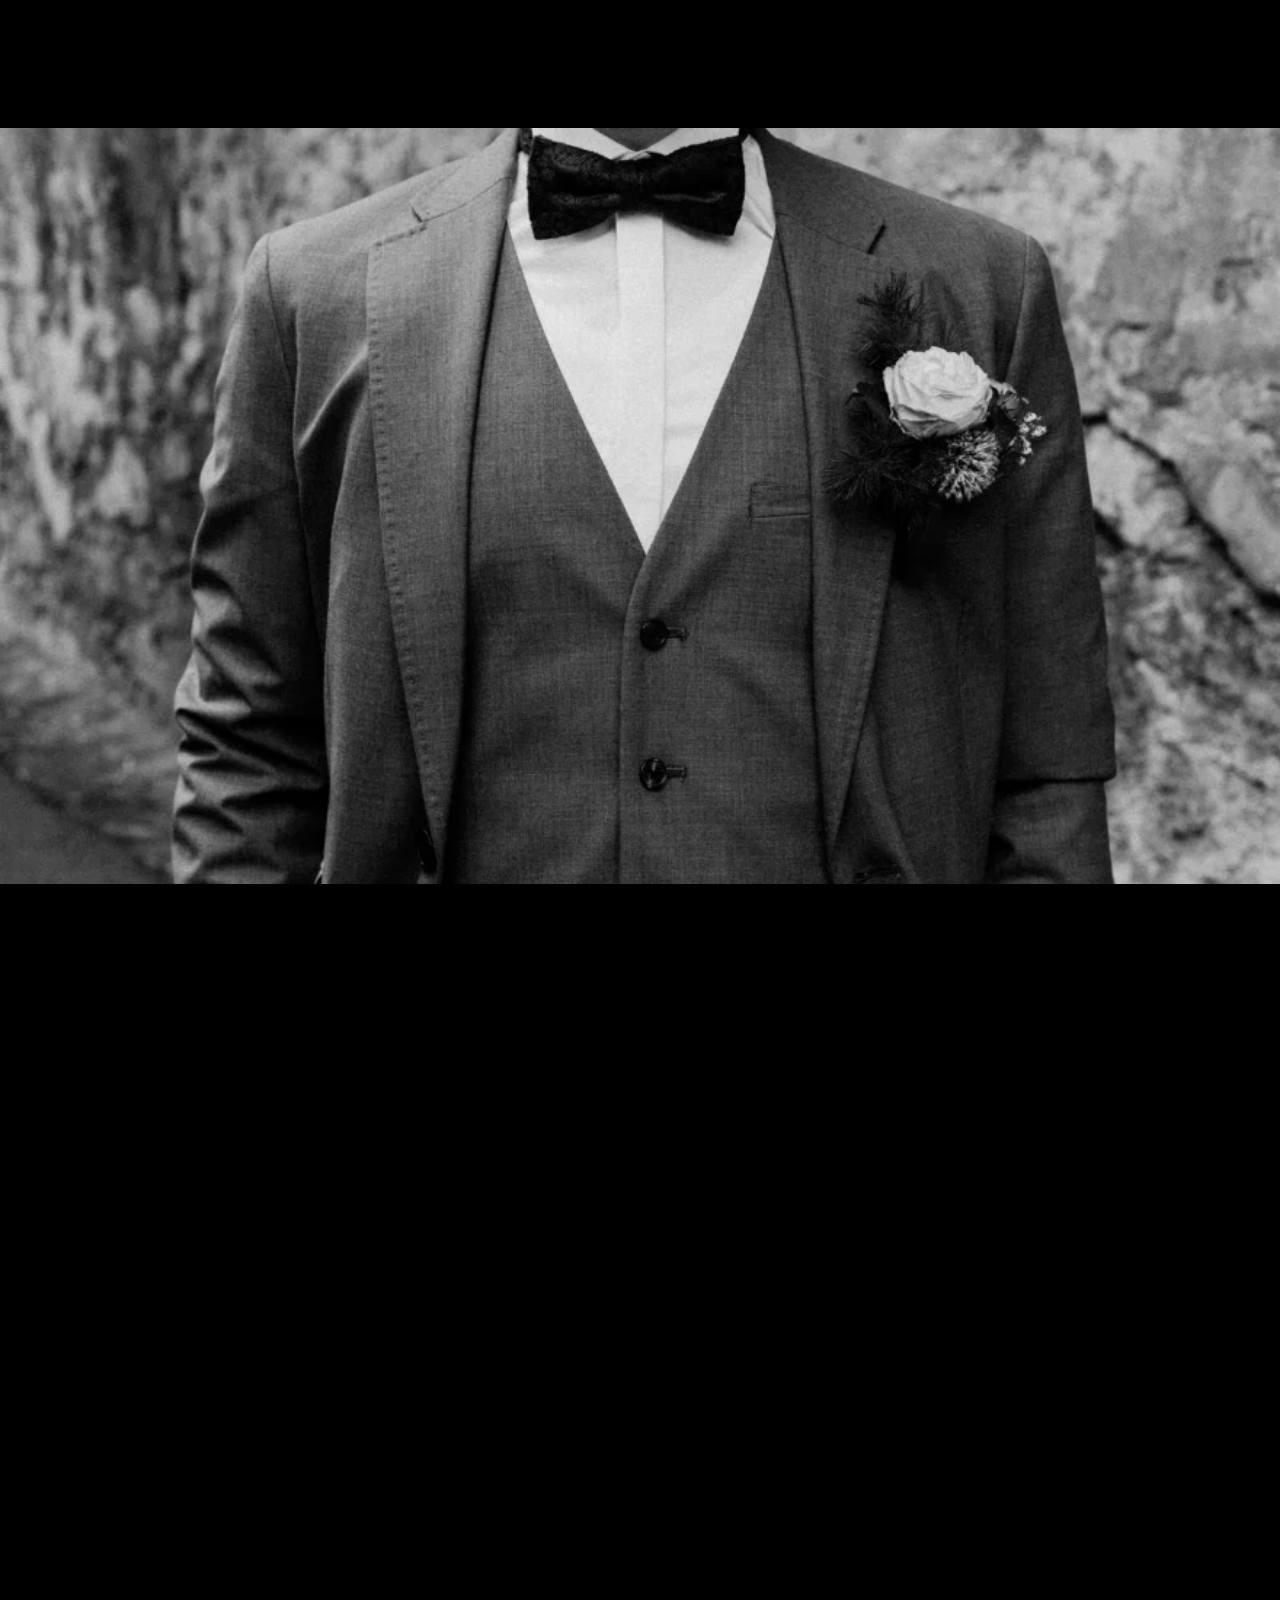
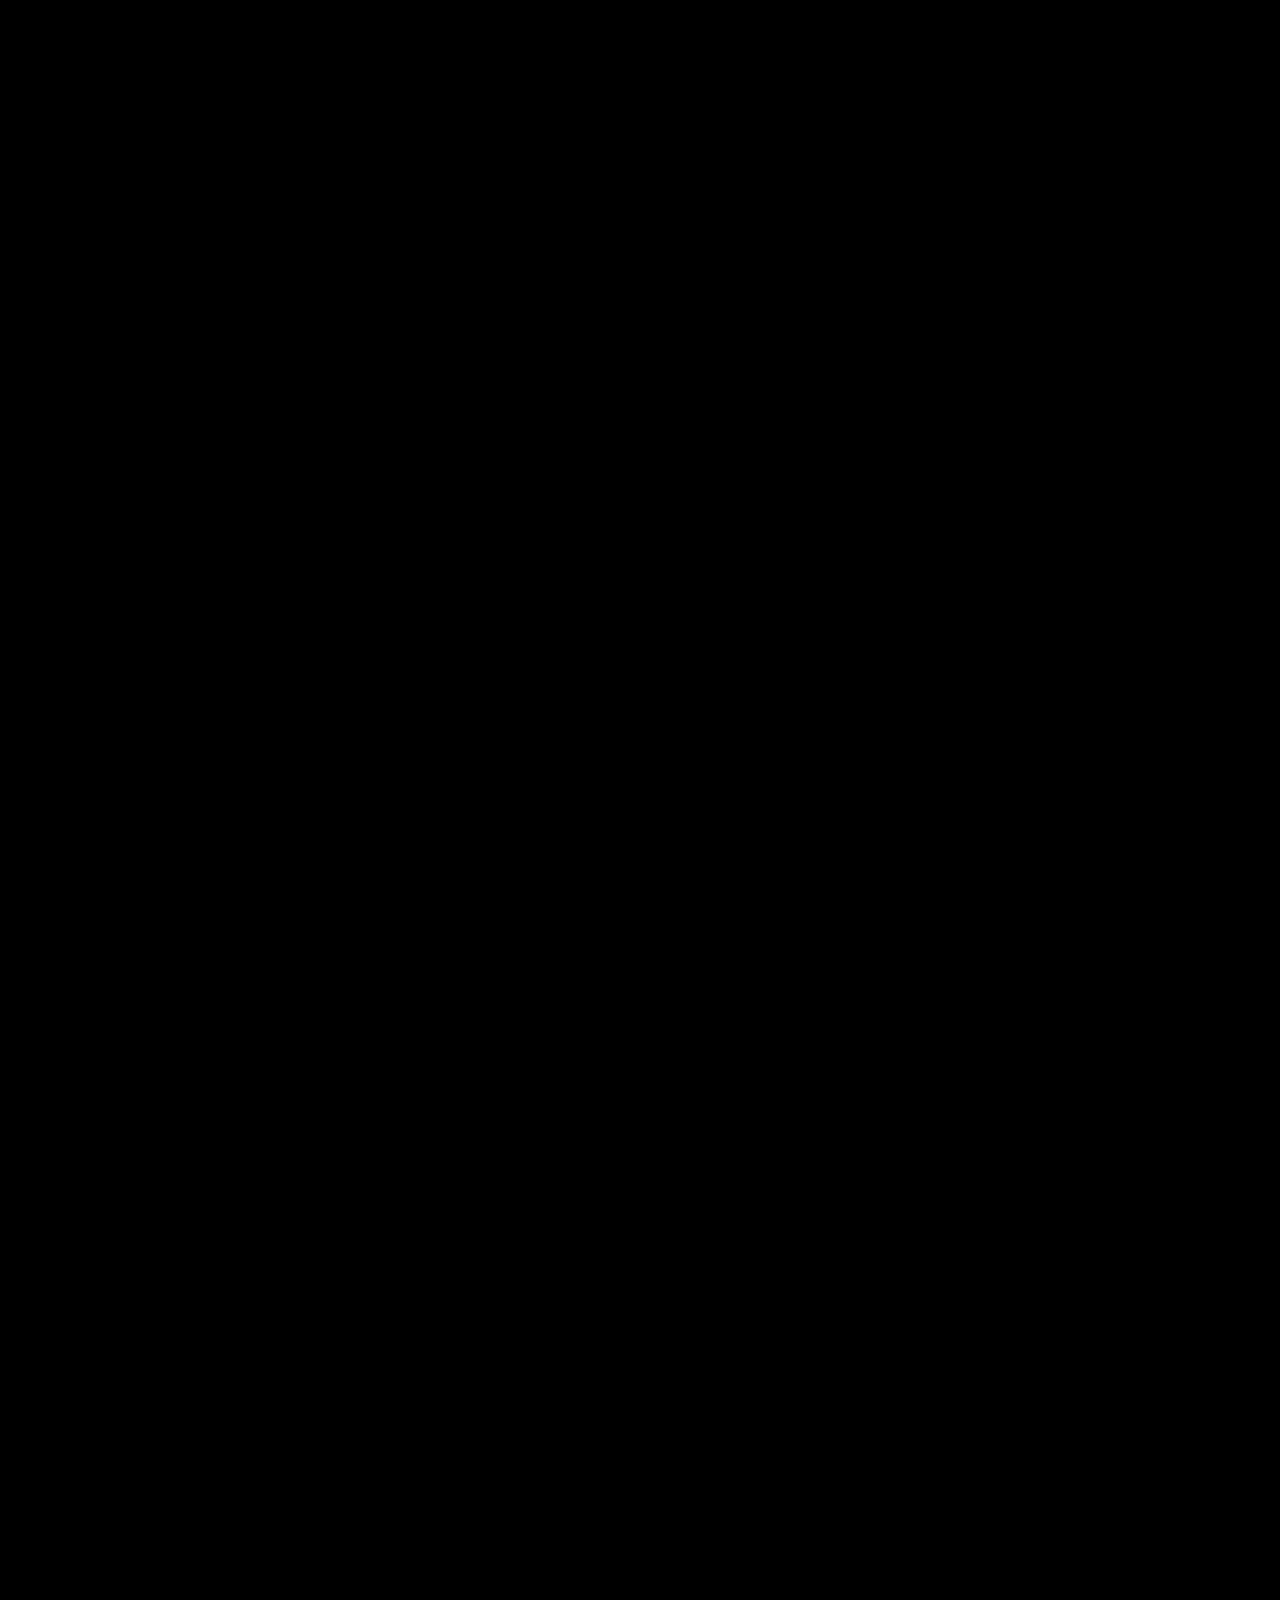
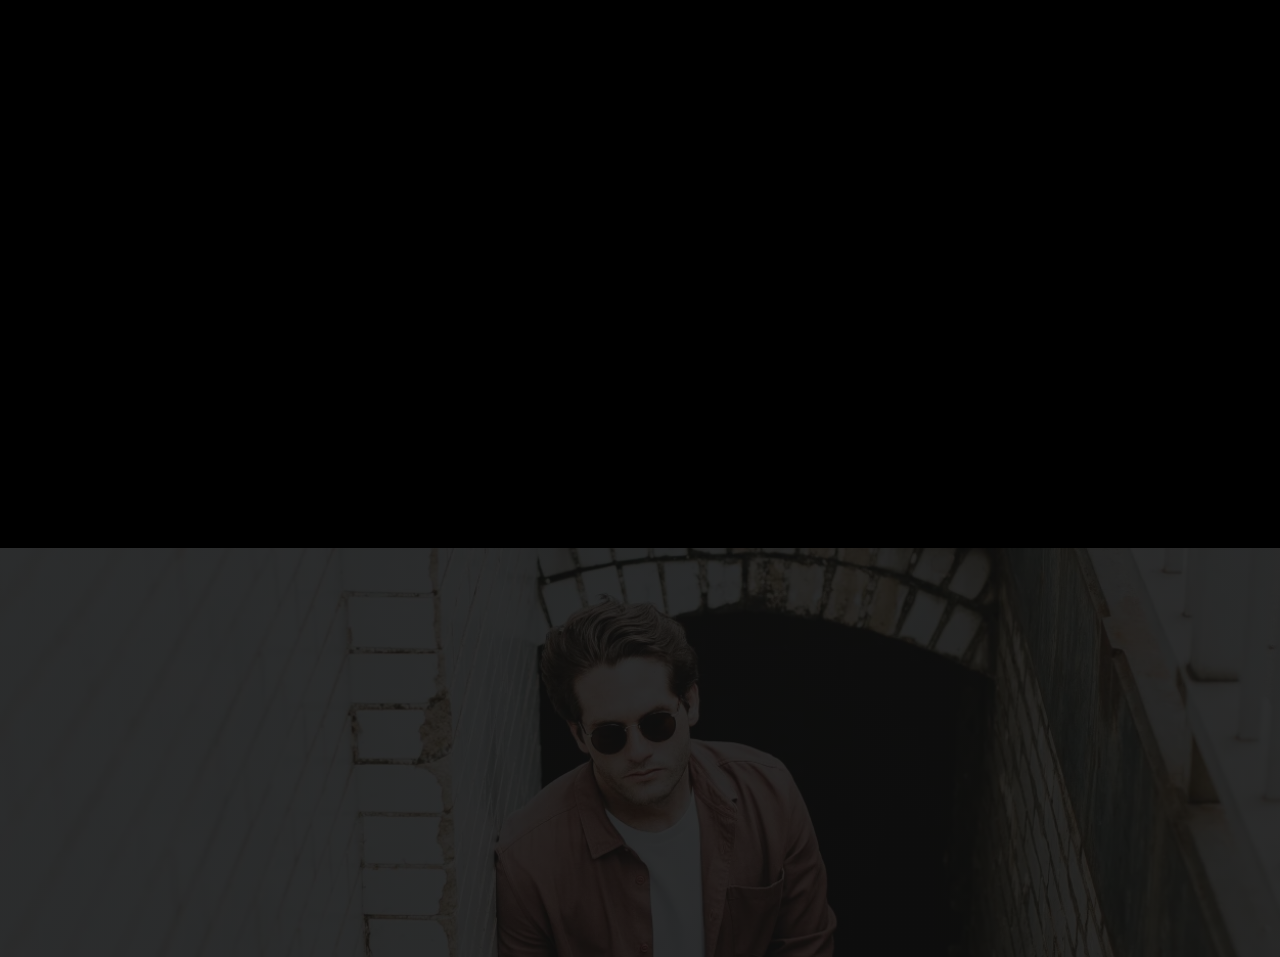
==== commit f21ced1f: "Add files via upload" ====
--- a/collection.html
+++ b/collection.html
@@ -4,7 +4,7 @@
 	<title>Коллекция</title> 	<meta charset="UTF-8"> 	<meta name="format-detection" content="telephone=no">-	<link rel="stylesheet" href="css/style.min.css?_v=20210824010707">+	<link rel="stylesheet" href="css/style.min.css?_v=20210824013412"> 	<link rel="shortcut icon" href="favicon.ico"> 	<meta name="robots" content="noindex, nofollow"> 	<meta name="viewport" content="width=device-width, initial-scale=1.0, maximum-scale=1.0, user-scalable=0">@@ -35,7 +35,7 @@
 		<div class="header__menu menu"> 			<div class="menu__icon"> 				<a href="index.html">-					<picture><source srcset="img/Header/Logo.svg" type="image/webp"><img class="icon__item" src="img/Header/Logo.svg?_v=1629756427329" alt=""></picture>+					<picture><source srcset="img/Header/Logo.svg" type="image/webp"><img class="icon__item" src="img/Header/Logo.svg?_v=1629758052251" alt=""></picture> 				</a> 			</div> 			<div class="mobile__block">@@ -53,7 +53,7 @@
 							8 (812) 123-45-67 						</a></li> -					<li class="menu__item"><a href=""><picture><source srcset="img/icons/bx_bx-cart.svg" type="image/webp"><img src="img/icons/bx_bx-cart.svg?_v=1629756427329" alt="cart"></picture></a></li>+					<li class="menu__item"><a href=""><picture><source srcset="img/icons/bx_bx-cart.svg" type="image/webp"><img src="img/icons/bx_bx-cart.svg?_v=1629758052251" alt="cart"></picture></a></li>  					<li class="open-search__btn menu__item"></li> @@ -108,52 +108,52 @@
                   <div class="col__item">                      <a href="product.html">                         <div class="img__container ">-                           <picture><source srcset="img/Index/Section__block_1/62051.webp" type="image/webp"><img src="img/Index/Section__block_1/62051.png?_v=1629756427329" alt=""></picture>-                        </div>-                        <h3 class="product__name">Louis XVI ATHOS</h3>-                        <h4 class="product__price">165 000 руб.</h4>-                     </a>-                  </div>-                  <div class="col__item">-                     <a href="product.html">-                        <div class="img__container ">-                           <picture><source srcset="img/Index/Section__block_1/62051.webp" type="image/webp"><img src="img/Index/Section__block_1/62051.png?_v=1629756427329" alt=""></picture>-                        </div>-                        <h3 class="product__name">Louis XVI ATHOS</h3>-                        <h4 class="product__price">165 000 руб.</h4>-                     </a>-                  </div>-                  <div class="col__item">-                     <a href="product.html">-                        <div class="img__container ">-                           <picture><source srcset="img/Index/Section__block_1/62051.webp" type="image/webp"><img src="img/Index/Section__block_1/62051.png?_v=1629756427329" alt=""></picture>-                        </div>-                        <h3 class="product__name">Louis XVI ATHOS</h3>-                        <h4 class="product__price">165 000 руб.</h4>-                     </a>-                  </div>-                  <div class="col__item">-                     <a href="product.html">-                        <div class="img__container ">-                           <picture><source srcset="img/Index/Section__block_1/62051.webp" type="image/webp"><img src="img/Index/Section__block_1/62051.png?_v=1629756427329" alt=""></picture>-                        </div>-                        <h3 class="product__name">Louis XVI ATHOS</h3>-                        <h4 class="product__price">165 000 руб.</h4>-                     </a>-                  </div>-                  <div class="col__item">-                     <a href="product.html">-                        <div class="img__container ">-                           <picture><source srcset="img/Index/Section__block_1/62051.webp" type="image/webp"><img src="img/Index/Section__block_1/62051.png?_v=1629756427329" alt=""></picture>-                        </div>-                        <h3 class="product__name">Louis XVI ATHOS</h3>-                        <h4 class="product__price">165 000 руб.</h4>-                     </a>-                  </div>-                  <div class="col__item">-                     <a href="product.html">-                        <div class="img__container ">-                           <picture><source srcset="img/Index/Section__block_1/62051.webp" type="image/webp"><img src="img/Index/Section__block_1/62051.png?_v=1629756427329" alt=""></picture>+                           <picture><source srcset="img/Index/Section__block_1/62051.webp" type="image/webp"><img src="img/Index/Section__block_1/62051.png?_v=1629758052251" alt=""></picture>+                        </div>+                        <h3 class="product__name">Louis XVI ATHOS</h3>+                        <h4 class="product__price">165 000 руб.</h4>+                     </a>+                  </div>+                  <div class="col__item">+                     <a href="product.html">+                        <div class="img__container ">+                           <picture><source srcset="img/Index/Section__block_1/62051.webp" type="image/webp"><img src="img/Index/Section__block_1/62051.png?_v=1629758052251" alt=""></picture>+                        </div>+                        <h3 class="product__name">Louis XVI ATHOS</h3>+                        <h4 class="product__price">165 000 руб.</h4>+                     </a>+                  </div>+                  <div class="col__item">+                     <a href="product.html">+                        <div class="img__container ">+                           <picture><source srcset="img/Index/Section__block_1/62051.webp" type="image/webp"><img src="img/Index/Section__block_1/62051.png?_v=1629758052251" alt=""></picture>+                        </div>+                        <h3 class="product__name">Louis XVI ATHOS</h3>+                        <h4 class="product__price">165 000 руб.</h4>+                     </a>+                  </div>+                  <div class="col__item">+                     <a href="product.html">+                        <div class="img__container ">+                           <picture><source srcset="img/Index/Section__block_1/62051.webp" type="image/webp"><img src="img/Index/Section__block_1/62051.png?_v=1629758052251" alt=""></picture>+                        </div>+                        <h3 class="product__name">Louis XVI ATHOS</h3>+                        <h4 class="product__price">165 000 руб.</h4>+                     </a>+                  </div>+                  <div class="col__item">+                     <a href="product.html">+                        <div class="img__container ">+                           <picture><source srcset="img/Index/Section__block_1/62051.webp" type="image/webp"><img src="img/Index/Section__block_1/62051.png?_v=1629758052251" alt=""></picture>+                        </div>+                        <h3 class="product__name">Louis XVI ATHOS</h3>+                        <h4 class="product__price">165 000 руб.</h4>+                     </a>+                  </div>+                  <div class="col__item">+                     <a href="product.html">+                        <div class="img__container ">+                           <picture><source srcset="img/Index/Section__block_1/62051.webp" type="image/webp"><img src="img/Index/Section__block_1/62051.png?_v=1629758052251" alt=""></picture>                         </div>                         <h3 class="product__name">Louis XVI ATHOS</h3>                         <h4 class="product__price">165 000 руб.</h4>@@ -187,19 +187,19 @@
             <div class=" gallery-container _container">                <div data-wow-duration="0.6s" class="slider__block gallery-block wow fadeInUp _gallery slider">                   <a href="img/Collection-2018/Gallery/Gallery_1.png" class="gallery-block__item">-                     <picture><source srcset="img/Collection-2018/Gallery/Gallery_1.webp" type="image/webp"><img src="img/Collection-2018/Gallery/Gallery_1.png?_v=1629756427329" alt=""></picture>+                     <picture><source srcset="img/Collection-2018/Gallery/Gallery_1.webp" type="image/webp"><img src="img/Collection-2018/Gallery/Gallery_1.png?_v=1629758052251" alt=""></picture>                   </a>                   <a href="img/Collection-2018/Gallery/Gallery_2.png" class="gallery-block__item">-                     <picture><source srcset="img/Collection-2018/Gallery/Gallery_2.webp" type="image/webp"><img src="img/Collection-2018/Gallery/Gallery_2.png?_v=1629756427329" alt=""></picture>+                     <picture><source srcset="img/Collection-2018/Gallery/Gallery_2.webp" type="image/webp"><img src="img/Collection-2018/Gallery/Gallery_2.png?_v=1629758052251" alt=""></picture>                   </a>                   <a href="img/Collection-2018/Gallery/Gallery_3.png" class="gallery-block__item">-                     <picture><source srcset="img/Collection-2018/Gallery/Gallery_3.webp" type="image/webp"><img src="img/Collection-2018/Gallery/Gallery_3.png?_v=1629756427329" alt=""></picture>+                     <picture><source srcset="img/Collection-2018/Gallery/Gallery_3.webp" type="image/webp"><img src="img/Collection-2018/Gallery/Gallery_3.png?_v=1629758052251" alt=""></picture>                   </a>                   <a href="img/Collection-2018/Gallery/Gallery_4.png" class="gallery-block__item">-                     <picture><source srcset="img/Collection-2018/Gallery/Gallery_4.webp" type="image/webp"><img src="img/Collection-2018/Gallery/Gallery_4.png?_v=1629756427329" alt=""></picture>+                     <picture><source srcset="img/Collection-2018/Gallery/Gallery_4.webp" type="image/webp"><img src="img/Collection-2018/Gallery/Gallery_4.png?_v=1629758052251" alt=""></picture>                   </a>                   <a href="img/Collection-2018/Gallery/Gallery_5.png" class="gallery-block__item">-                     <picture><source srcset="img/Collection-2018/Gallery/Gallery_5.webp" type="image/webp"><img src="img/Collection-2018/Gallery/Gallery_5.png?_v=1629756427329" alt=""></picture>+                     <picture><source srcset="img/Collection-2018/Gallery/Gallery_5.webp" type="image/webp"><img src="img/Collection-2018/Gallery/Gallery_5.png?_v=1629758052251" alt=""></picture>                   </a>                </div>             </div>@@ -270,8 +270,8 @@
 	</div> </div> -   <script src="js/vendors.min.js?_v=20210824010707"></script>-<script src="js/app.min.js?_v=20210824010707"></script>+   <script src="js/vendors.min.js?_v=20210824013412"></script>+<script src="js/app.min.js?_v=20210824013412"></script> </body>  </html>